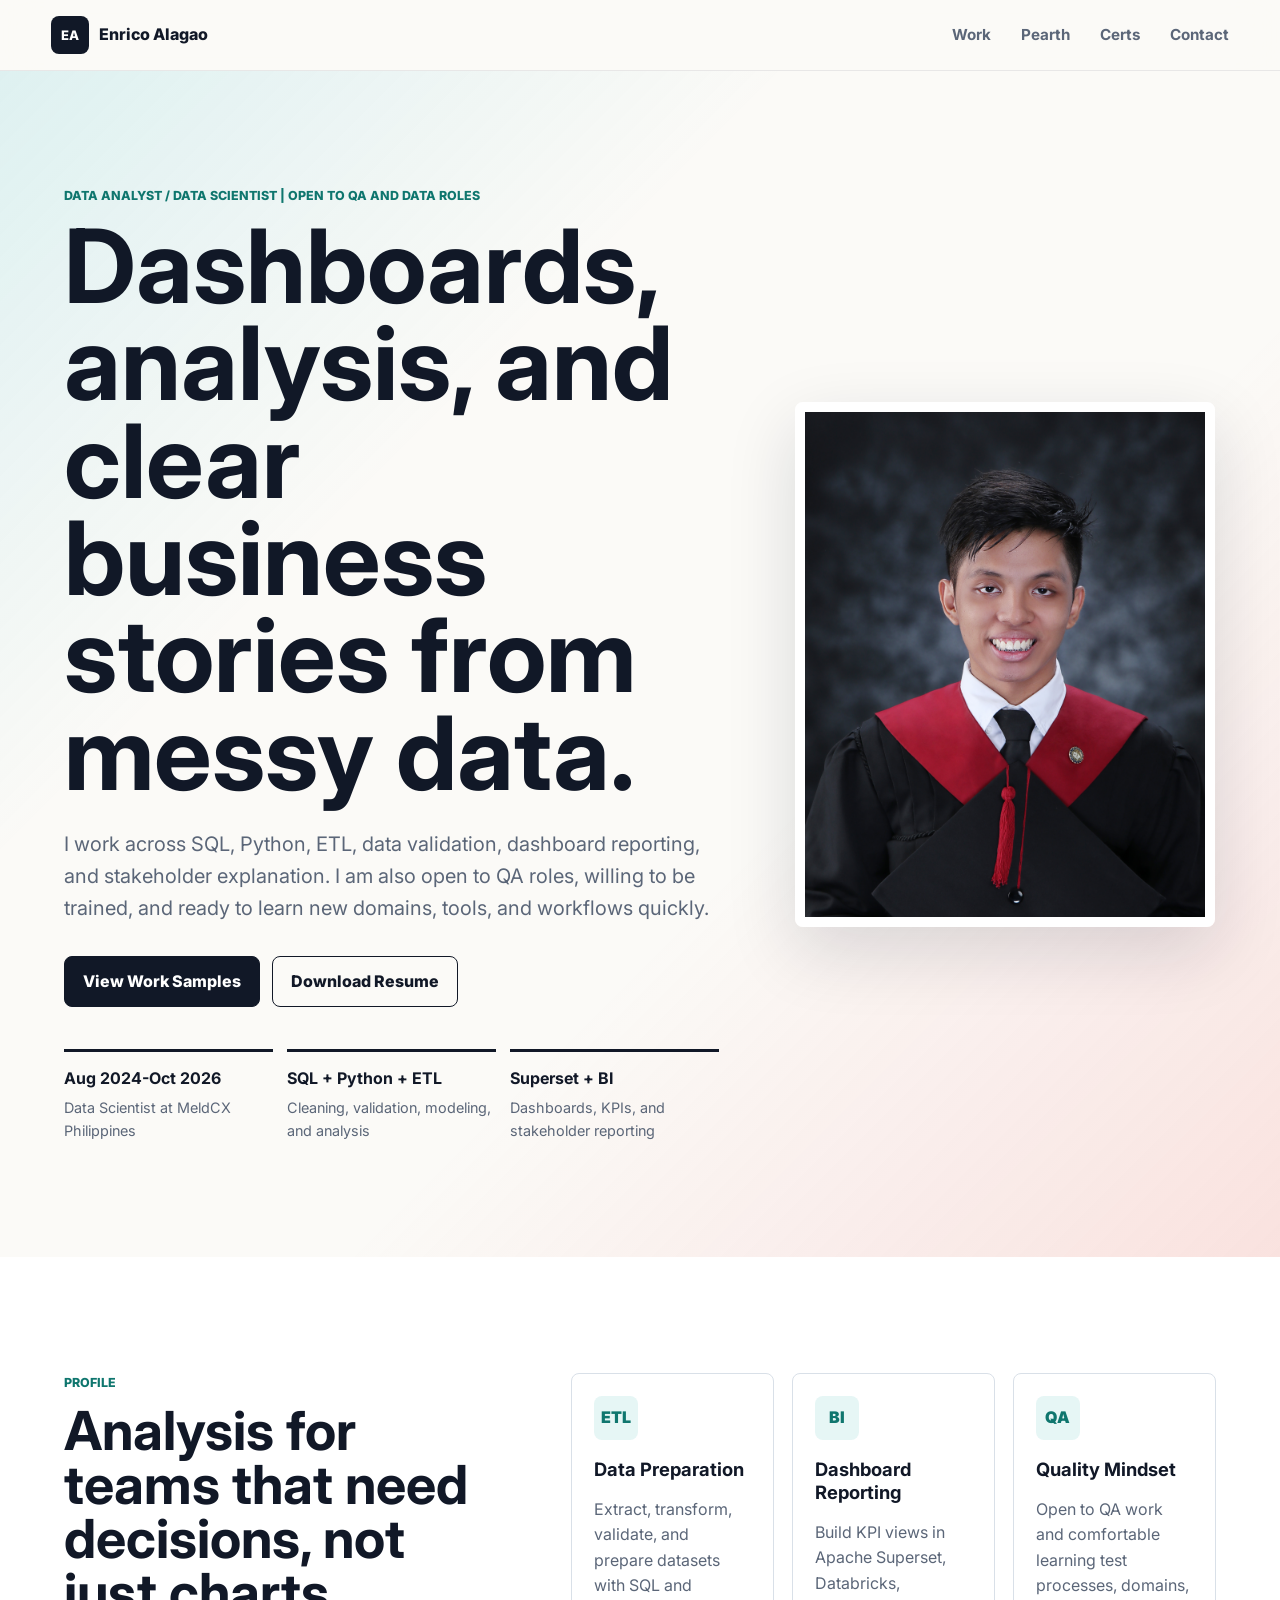
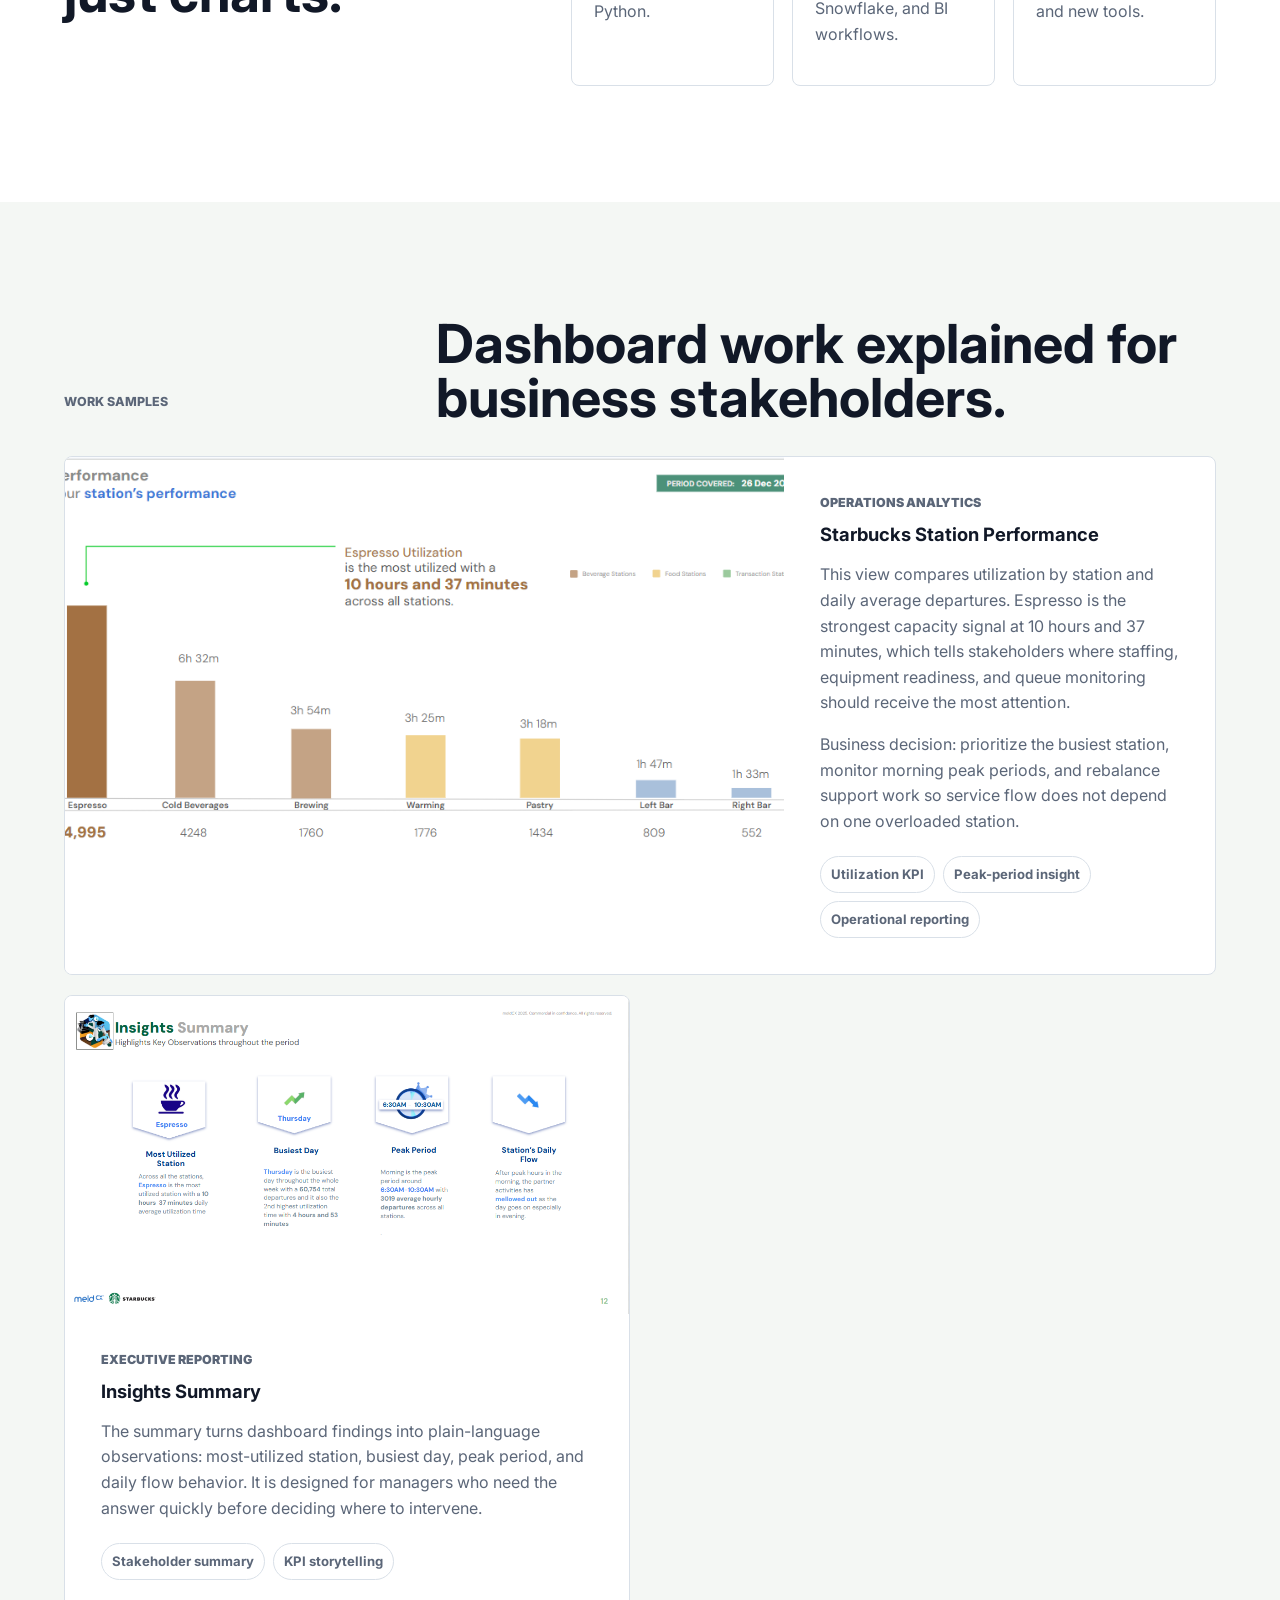
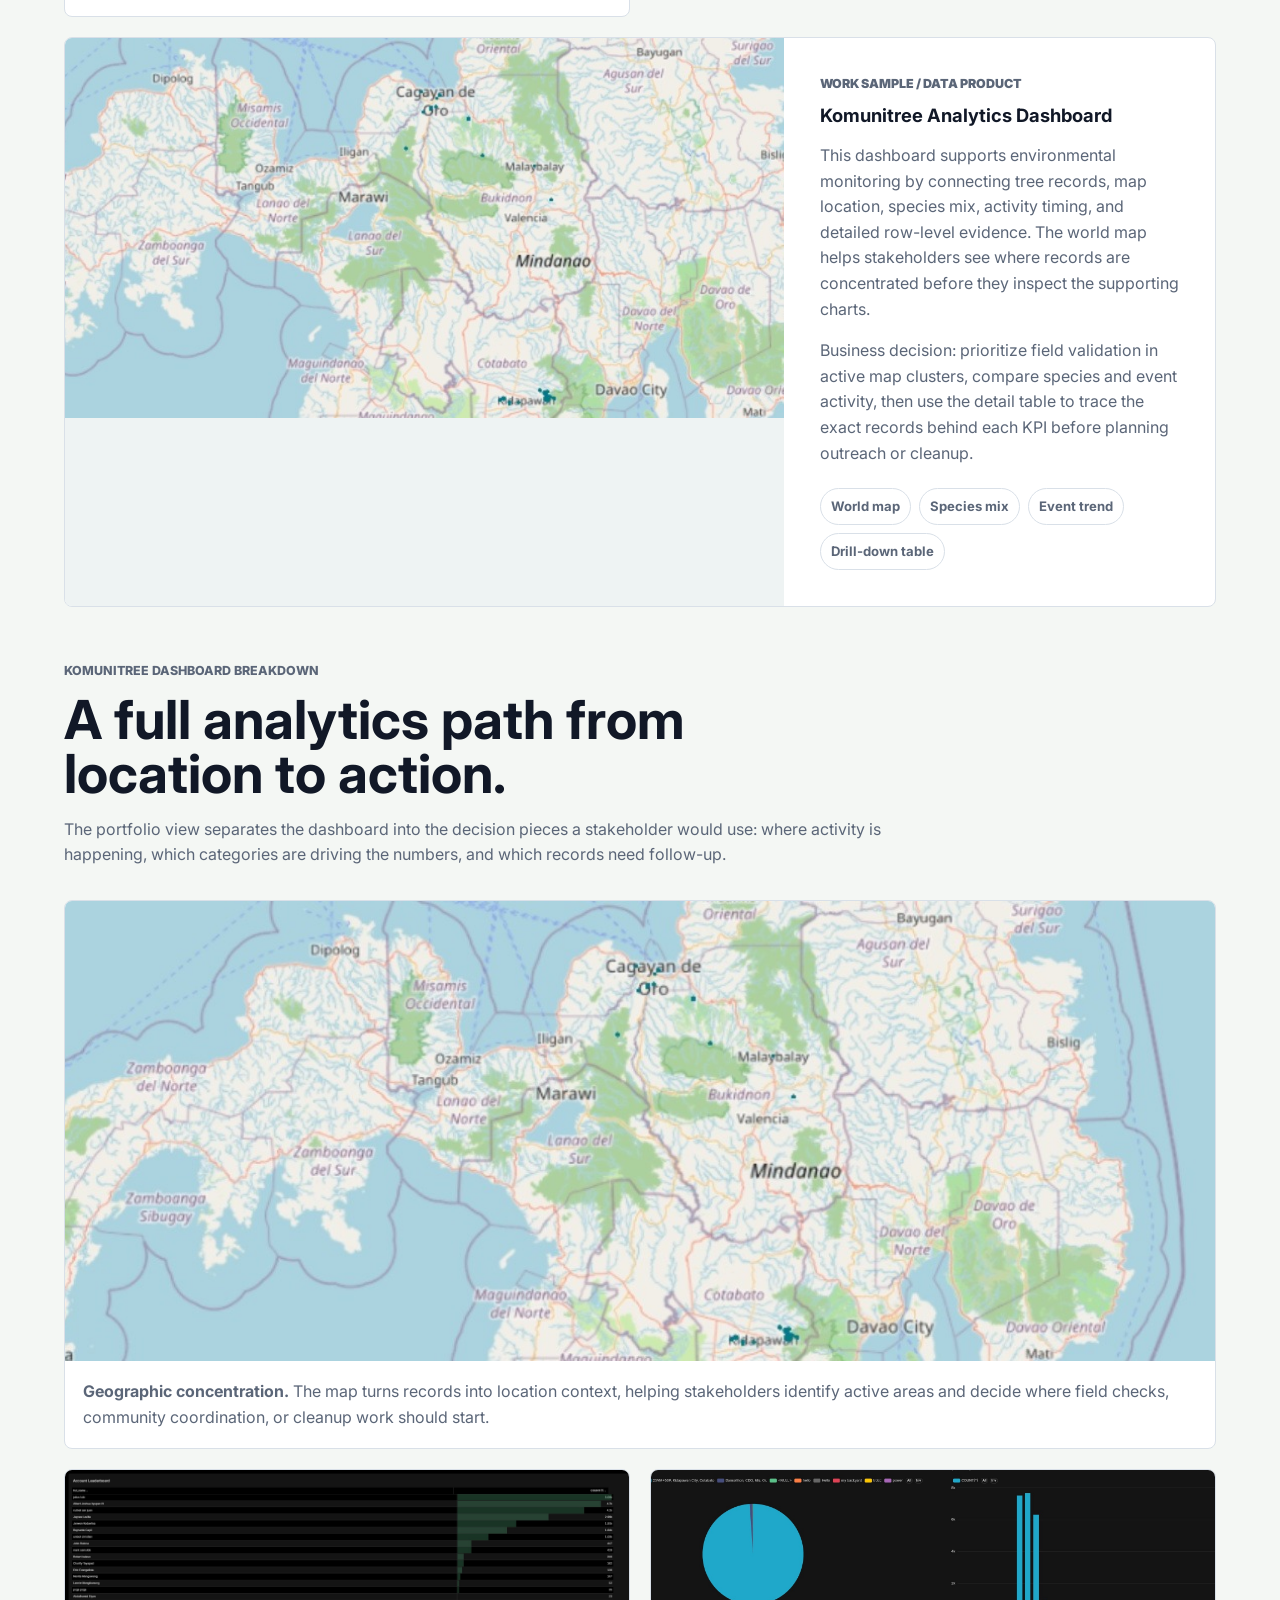
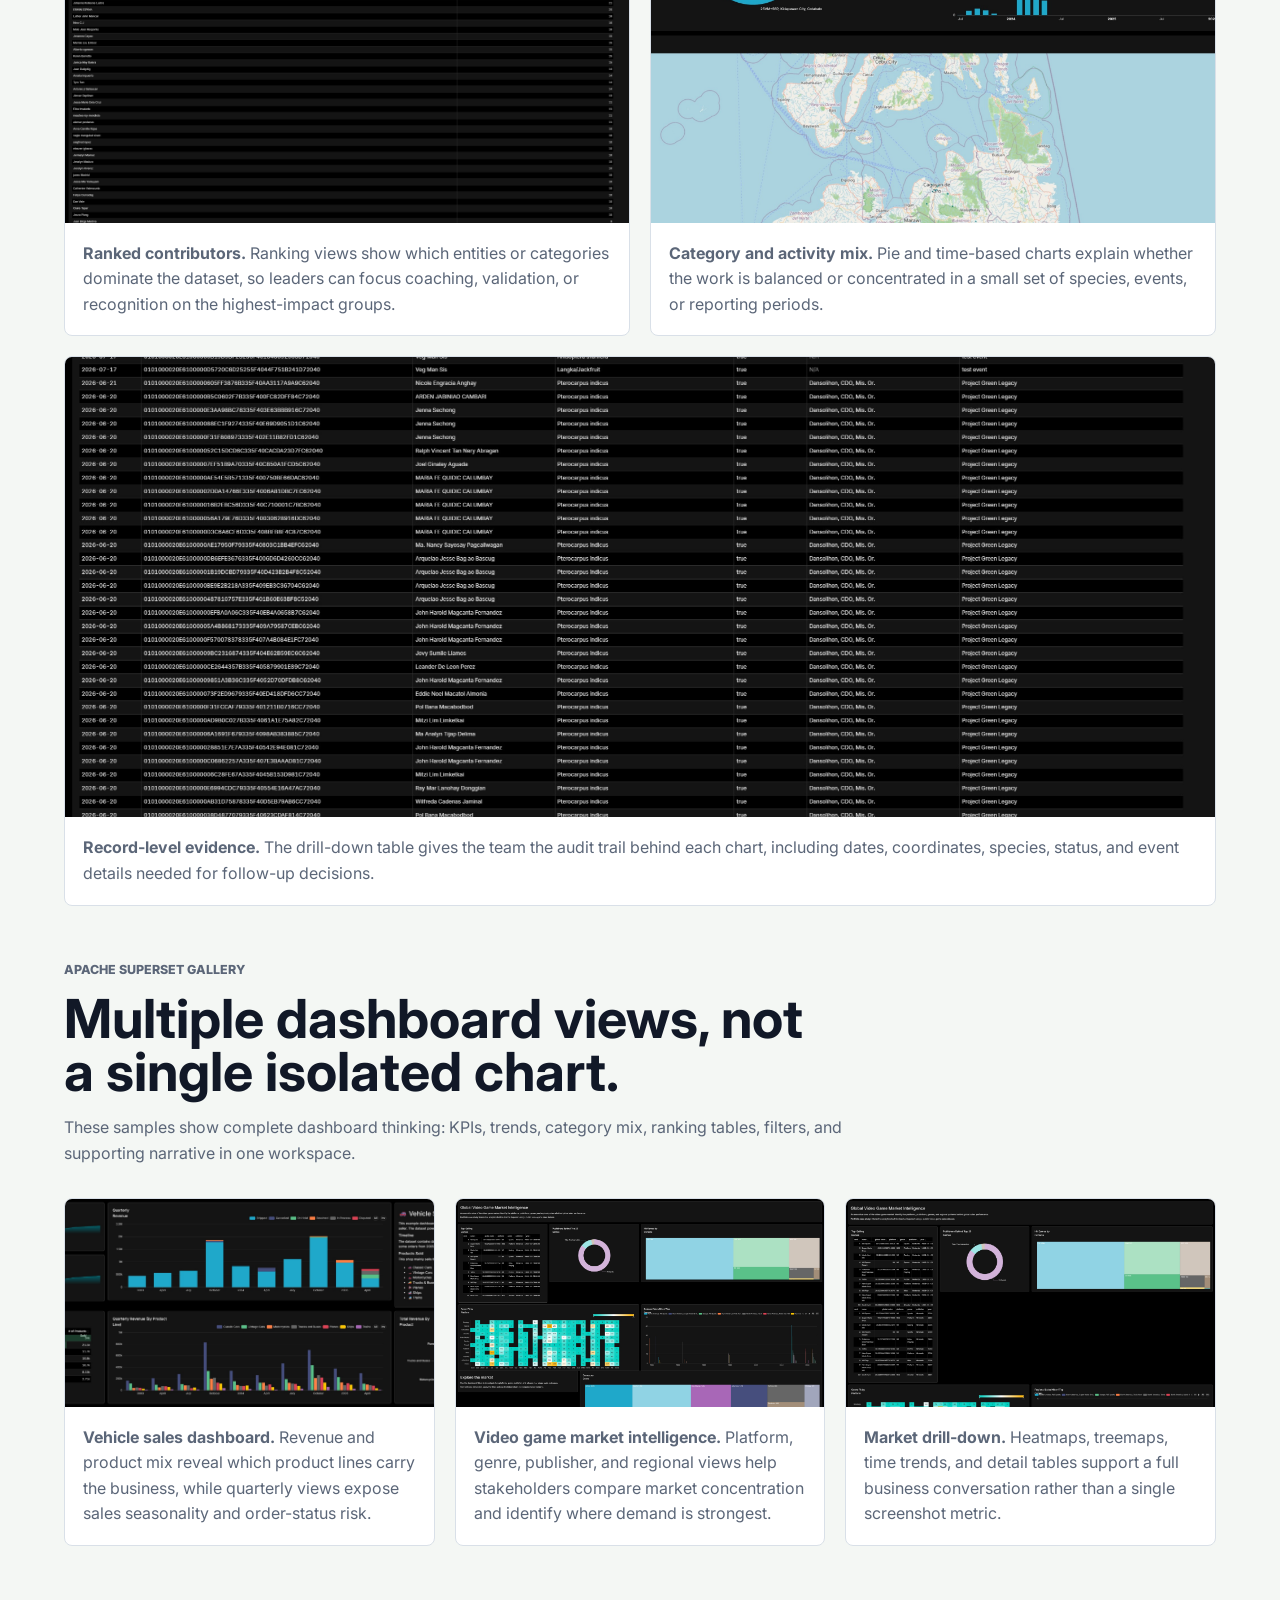
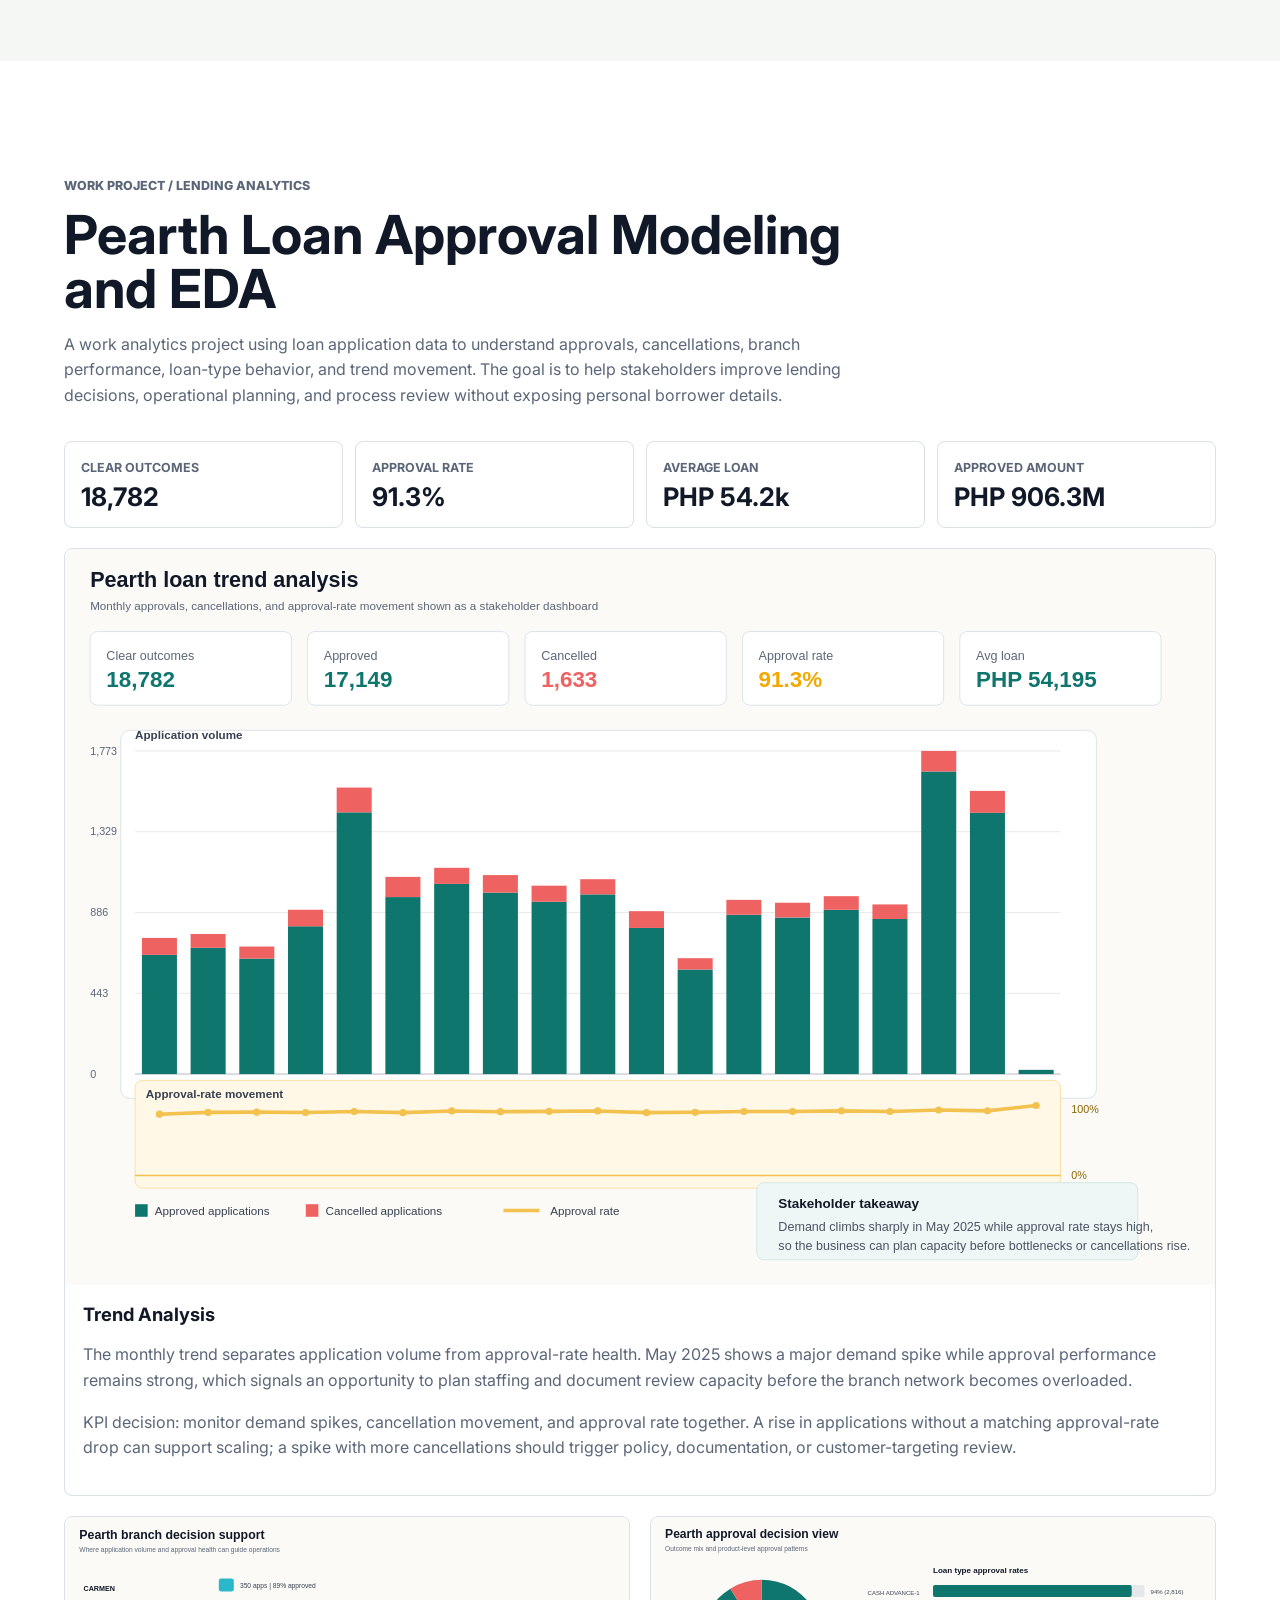
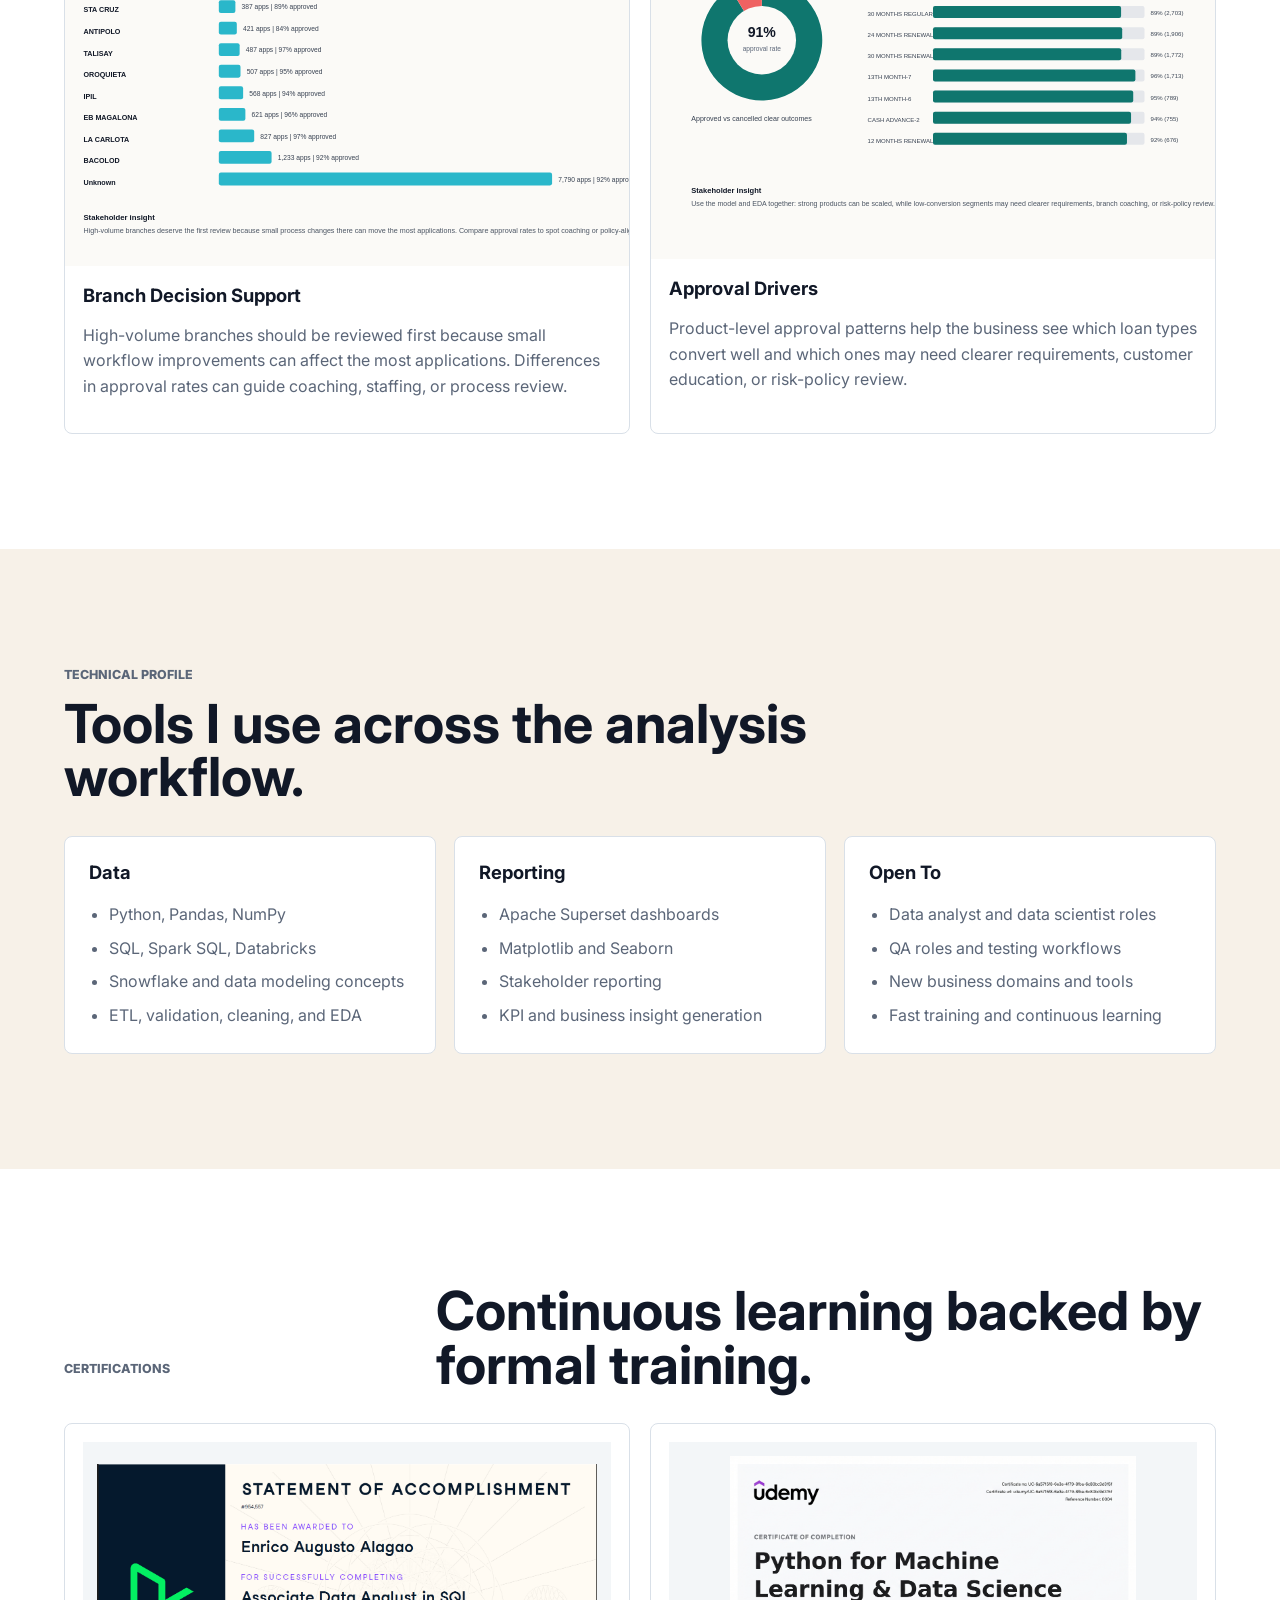
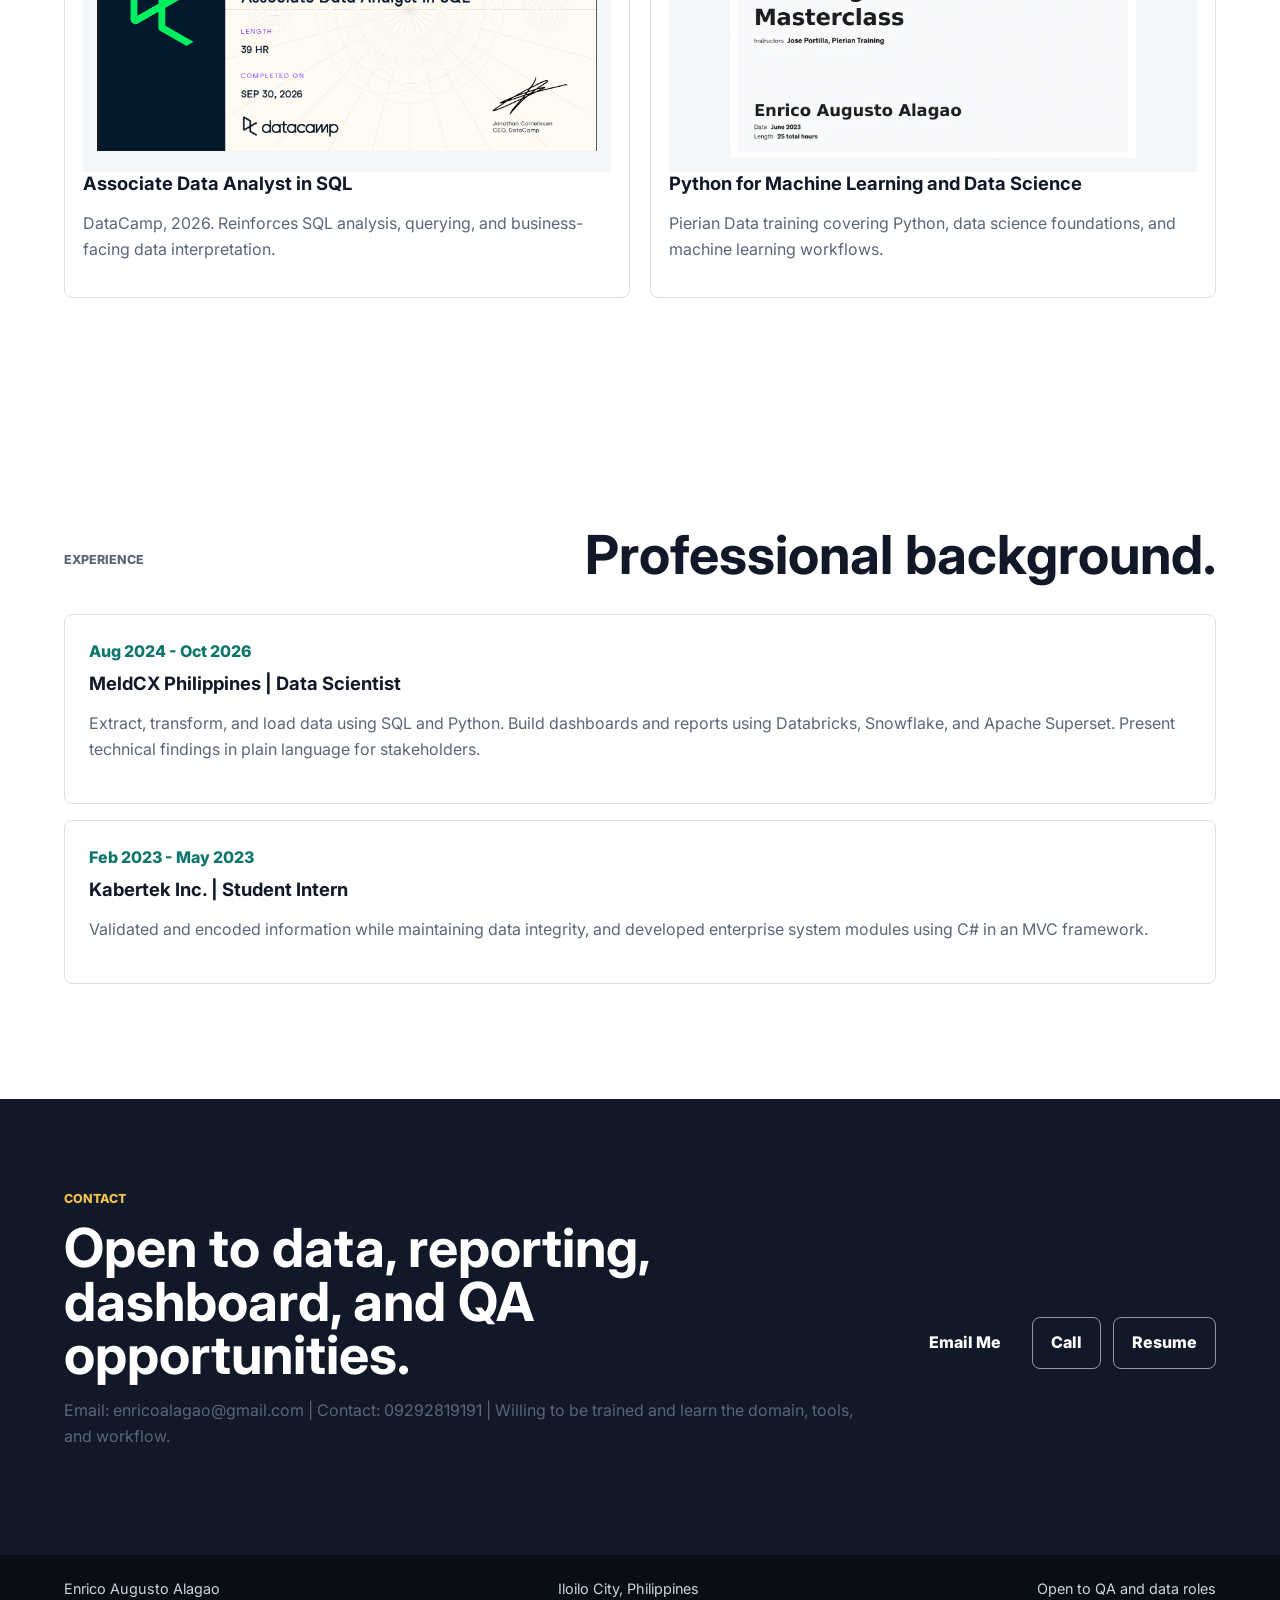
==== index.html @ 6a8d4c15 "Refresh portfolio work samples" ====
<!doctype html>
<html lang="en">
  <head>
    <meta charset="utf-8" />
    <meta name="viewport" content="width=device-width, initial-scale=1" />
    <title>Enrico Augusto Alagao | Data Analyst Portfolio</title>
    <meta
      name="description"
      content="Portfolio of Enrico Augusto Alagao, a data analyst and data scientist open to QA, data, reporting, and dashboard roles."
    />
    <link rel="preconnect" href="https://fonts.googleapis.com" />
    <link rel="preconnect" href="https://fonts.gstatic.com" crossorigin />
    <link
      href="https://fonts.googleapis.com/css2?family=Inter:wght@400;500;600;700;800&display=swap"
      rel="stylesheet"
    />
    <link rel="stylesheet" href="styles.css" />
  </head>
  <body>
    <header class="site-header">
      <a class="brand" href="#top" aria-label="Go to top">
        <span class="brand-mark">EA</span>
        <span>Enrico Alagao</span>
      </a>
      <nav class="nav-links" aria-label="Primary navigation">
        <a href="#work">Work</a>
        <a href="#pearth">Pearth</a>
        <a href="#certs">Certs</a>
        <a href="#contact">Contact</a>
      </nav>
    </header>

    <main id="top">
      <section class="hero section-band">
        <div class="hero-copy">
          <p class="eyebrow">Data Analyst / Data Scientist | Open to QA and data roles</p>
          <h1>Dashboards, analysis, and clear business stories from messy data.</h1>
          <p class="hero-lede">
            I work across SQL, Python, ETL, data validation, dashboard reporting, and
            stakeholder explanation. I am also open to QA roles, willing to be trained,
            and ready to learn new domains, tools, and workflows quickly.
          </p>
          <div class="hero-actions">
            <a class="button primary" href="#work">View Work Samples</a>
            <a class="button ghost" href="Enrico_Alagao_Resume.docx">Download Resume</a>
          </div>
          <div class="quick-stats" aria-label="Career highlights">
            <div>
              <strong>Aug 2024-Oct 2026</strong>
              <span>Data Scientist at MeldCX Philippines</span>
            </div>
            <div>
              <strong>SQL + Python + ETL</strong>
              <span>Cleaning, validation, modeling, and analysis</span>
            </div>
            <div>
              <strong>Superset + BI</strong>
              <span>Dashboards, KPIs, and stakeholder reporting</span>
            </div>
          </div>
        </div>
        <figure class="hero-portrait">
          <img src="assets/portrait.jpg" alt="Portrait of Enrico Augusto Alagao" />
        </figure>
      </section>

      <section class="section intro-grid">
        <div>
          <p class="eyebrow">Profile</p>
          <h2>Analysis for teams that need decisions, not just charts.</h2>
        </div>
        <div class="service-grid">
          <article>
            <span class="service-icon">ETL</span>
            <h3>Data Preparation</h3>
            <p>Extract, transform, validate, and prepare datasets with SQL and Python.</p>
          </article>
          <article>
            <span class="service-icon">BI</span>
            <h3>Dashboard Reporting</h3>
            <p>Build KPI views in Apache Superset, Databricks, Snowflake, and BI workflows.</p>
          </article>
          <article>
            <span class="service-icon">QA</span>
            <h3>Quality Mindset</h3>
            <p>Open to QA work and comfortable learning test processes, domains, and new tools.</p>
          </article>
        </div>
      </section>

      <section class="section section-split" id="work">
        <div class="section-heading">
          <p class="eyebrow">Work Samples</p>
          <h2>Dashboard work explained for business stakeholders.</h2>
        </div>
        <div class="project-grid">
          <article class="project-card featured">
            <div class="project-media">
              <img src="assets/station-performance.png" alt="Station performance dashboard chart" />
            </div>
            <div class="project-content">
              <p class="project-kicker">Operations Analytics</p>
              <h3>Starbucks Station Performance</h3>
              <p>
                This view compares utilization by station and daily average departures.
                Espresso is the strongest capacity signal at 10 hours and 37 minutes,
                which tells stakeholders where staffing, equipment readiness, and queue
                monitoring should receive the most attention.
              </p>
              <p>
                Business decision: prioritize the busiest station, monitor morning peak
                periods, and rebalance support work so service flow does not depend on
                one overloaded station.
              </p>
              <div class="tag-row">
                <span>Utilization KPI</span>
                <span>Peak-period insight</span>
                <span>Operational reporting</span>
              </div>
            </div>
          </article>

          <article class="project-card">
            <div class="project-media">
              <img src="assets/insights-summary.png" alt="Operational insights summary" />
            </div>
            <div class="project-content">
              <p class="project-kicker">Executive Reporting</p>
              <h3>Insights Summary</h3>
              <p>
                The summary turns dashboard findings into plain-language observations:
                most-utilized station, busiest day, peak period, and daily flow behavior.
                It is designed for managers who need the answer quickly before deciding
                where to intervene.
              </p>
              <div class="tag-row">
                <span>Stakeholder summary</span>
                <span>KPI storytelling</span>
              </div>
            </div>
          </article>

          <article class="project-card featured komunitree-feature">
            <div class="project-media tall">
              <img src="assets/komunitree-world-map.jpg" alt="Komunitree world map dashboard view" />
            </div>
            <div class="project-content">
              <p class="project-kicker">Work Sample / Data Product</p>
              <h3>Komunitree Analytics Dashboard</h3>
              <p>
                This dashboard supports environmental monitoring by connecting tree
                records, map location, species mix, activity timing, and detailed
                row-level evidence. The world map helps stakeholders see where
                records are concentrated before they inspect the supporting charts.
              </p>
              <p>
                Business decision: prioritize field validation in active map clusters,
                compare species and event activity, then use the detail table to trace
                the exact records behind each KPI before planning outreach or cleanup.
              </p>
              <div class="tag-row">
                <span>World map</span>
                <span>Species mix</span>
                <span>Event trend</span>
                <span>Drill-down table</span>
              </div>
            </div>
          </article>
        </div>

        <div class="section-heading compact gallery-heading">
          <p class="eyebrow">Komunitree Dashboard Breakdown</p>
          <h2>A full analytics path from location to action.</h2>
          <p>
            The portfolio view separates the dashboard into the decision pieces a
            stakeholder would use: where activity is happening, which categories are
            driving the numbers, and which records need follow-up.
          </p>
        </div>
        <div class="komunitree-grid">
          <figure class="komunitree-card wide">
            <img src="assets/komunitree-world-map.jpg" alt="Komunitree map concentration dashboard" />
            <figcaption>
              <strong>Geographic concentration.</strong> The map turns records into
              location context, helping stakeholders identify active areas and decide
              where field checks, community coordination, or cleanup work should start.
            </figcaption>
          </figure>
          <figure class="komunitree-card">
            <img src="assets/komunitree-ranking.jpg" alt="Komunitree ranked entity dashboard chart" />
            <figcaption>
              <strong>Ranked contributors.</strong> Ranking views show which entities
              or categories dominate the dataset, so leaders can focus coaching,
              validation, or recognition on the highest-impact groups.
            </figcaption>
          </figure>
          <figure class="komunitree-card">
            <img src="assets/komunitree-chart-mix.jpg" alt="Komunitree category and activity charts" />
            <figcaption>
              <strong>Category and activity mix.</strong> Pie and time-based charts
              explain whether the work is balanced or concentrated in a small set of
              species, events, or reporting periods.
            </figcaption>
          </figure>
          <figure class="komunitree-card wide">
            <img src="assets/komunitree-records.jpg" alt="Komunitree detailed records table" />
            <figcaption>
              <strong>Record-level evidence.</strong> The drill-down table gives the
              team the audit trail behind each chart, including dates, coordinates,
              species, status, and event details needed for follow-up decisions.
            </figcaption>
          </figure>
        </div>

        <div class="section-heading compact gallery-heading">
          <p class="eyebrow">Apache Superset Gallery</p>
          <h2>Multiple dashboard views, not a single isolated chart.</h2>
          <p>
            These samples show complete dashboard thinking: KPIs, trends, category mix,
            ranking tables, filters, and supporting narrative in one workspace.
          </p>
        </div>
        <div class="media-gallery">
          <figure>
            <img src="assets/superset-vehicle-sales.jpg" alt="Apache Superset vehicle sales dashboard" />
            <figcaption>
              <strong>Vehicle sales dashboard.</strong> Revenue and product mix reveal
              which product lines carry the business, while quarterly views expose
              sales seasonality and order-status risk.
            </figcaption>
          </figure>
          <figure>
            <img src="assets/superset-video-game-1.jpg" alt="Apache Superset global video game dashboard overview" />
            <figcaption>
              <strong>Video game market intelligence.</strong> Platform, genre, publisher,
              and regional views help stakeholders compare market concentration and
              identify where demand is strongest.
            </figcaption>
          </figure>
          <figure>
            <img src="assets/superset-video-game-2.jpg" alt="Apache Superset global video game dashboard detail" />
            <figcaption>
              <strong>Market drill-down.</strong> Heatmaps, treemaps, time trends, and
              detail tables support a full business conversation rather than a single
              screenshot metric.
            </figcaption>
          </figure>
        </div>
      </section>

      <section class="section pearth-section" id="pearth">
        <div class="section-heading compact">
          <p class="eyebrow">Work Project / Lending Analytics</p>
          <h2>Pearth Loan Approval Modeling and EDA</h2>
          <p>
            A work analytics project using loan application data to understand approvals,
            cancellations, branch performance, loan-type behavior, and trend movement.
            The goal is to help stakeholders improve lending decisions, operational
            planning, and process review without exposing personal borrower details.
          </p>
        </div>
        <div class="metric-row light">
          <div>
            <span>Clear Outcomes</span>
            <strong>18,782</strong>
          </div>
          <div>
            <span>Approval Rate</span>
            <strong>91.3%</strong>
          </div>
          <div>
            <span>Average Loan</span>
            <strong>PHP 54.2k</strong>
          </div>
          <div>
            <span>Approved Amount</span>
            <strong>PHP 906.3M</strong>
          </div>
        </div>
        <div class="analysis-grid">
          <article class="analysis-card wide">
            <img src="assets/pearth-trend-analysis.svg" alt="Pearth monthly loan trend analysis" />
            <div>
              <h3>Trend Analysis</h3>
              <p>
                The monthly trend separates application volume from approval-rate health.
                May 2025 shows a major demand spike while approval performance remains
                strong, which signals an opportunity to plan staffing and document review
                capacity before the branch network becomes overloaded.
              </p>
              <p>
                KPI decision: monitor demand spikes, cancellation movement, and approval
                rate together. A rise in applications without a matching approval-rate
                drop can support scaling; a spike with more cancellations should trigger
                policy, documentation, or customer-targeting review.
              </p>
            </div>
          </article>
          <article class="analysis-card">
            <img src="assets/pearth-branch-insight.svg" alt="Pearth branch demand and approval insight" />
            <div>
              <h3>Branch Decision Support</h3>
              <p>
                High-volume branches should be reviewed first because small workflow
                improvements can affect the most applications. Differences in approval
                rates can guide coaching, staffing, or process review.
              </p>
            </div>
          </article>
          <article class="analysis-card">
            <img src="assets/pearth-decision-support.svg" alt="Pearth approval decision support chart" />
            <div>
              <h3>Approval Drivers</h3>
              <p>
                Product-level approval patterns help the business see which loan types
                convert well and which ones may need clearer requirements, customer
                education, or risk-policy review.
              </p>
            </div>
          </article>
        </div>
      </section>

      <section class="section skills-section" id="skills">
        <div class="section-heading compact">
          <p class="eyebrow">Technical Profile</p>
          <h2>Tools I use across the analysis workflow.</h2>
        </div>
        <div class="skills-layout">
          <div class="skill-column">
            <h3>Data</h3>
            <ul>
              <li>Python, Pandas, NumPy</li>
              <li>SQL, Spark SQL, Databricks</li>
              <li>Snowflake and data modeling concepts</li>
              <li>ETL, validation, cleaning, and EDA</li>
            </ul>
          </div>
          <div class="skill-column">
            <h3>Reporting</h3>
            <ul>
              <li>Apache Superset dashboards</li>
              <li>Matplotlib and Seaborn</li>
              <li>Stakeholder reporting</li>
              <li>KPI and business insight generation</li>
            </ul>
          </div>
          <div class="skill-column">
            <h3>Open To</h3>
            <ul>
              <li>Data analyst and data scientist roles</li>
              <li>QA roles and testing workflows</li>
              <li>New business domains and tools</li>
              <li>Fast training and continuous learning</li>
            </ul>
          </div>
        </div>
      </section>

      <section class="section cert-section" id="certs">
        <div class="section-heading">
          <p class="eyebrow">Certifications</p>
          <h2>Continuous learning backed by formal training.</h2>
        </div>
        <div class="cert-grid">
          <article>
            <img src="assets/cert-datacamp-sql.png" alt="Associate Data Analyst in SQL certificate" />
            <h3>Associate Data Analyst in SQL</h3>
            <p>DataCamp, 2026. Reinforces SQL analysis, querying, and business-facing data interpretation.</p>
          </article>
          <article>
            <img src="assets/cert-data-science.jpg" alt="Data science certificate" />
            <h3>Python for Machine Learning and Data Science</h3>
            <p>Pierian Data training covering Python, data science foundations, and machine learning workflows.</p>
          </article>
        </div>
      </section>

      <section class="section experience-section">
        <div class="section-heading">
          <p class="eyebrow">Experience</p>
          <h2>Professional background.</h2>
        </div>
        <div class="timeline">
          <article>
            <span>Aug 2024 - Oct 2026</span>
            <h3>MeldCX Philippines | Data Scientist</h3>
            <p>
              Extract, transform, and load data using SQL and Python. Build dashboards
              and reports using Databricks, Snowflake, and Apache Superset. Present
              technical findings in plain language for stakeholders.
            </p>
          </article>
          <article>
            <span>Feb 2023 - May 2023</span>
            <h3>Kabertek Inc. | Student Intern</h3>
            <p>
              Validated and encoded information while maintaining data integrity,
              and developed enterprise system modules using C# in an MVC framework.
            </p>
          </article>
        </div>
      </section>

      <section class="contact-section" id="contact">
        <div>
          <p class="eyebrow">Contact</p>
          <h2>Open to data, reporting, dashboard, and QA opportunities.</h2>
          <p>
            Email: enricoalagao@gmail.com | Contact: 09292819191 |
            Willing to be trained and learn the domain, tools, and workflow.
          </p>
        </div>
        <div class="contact-actions">
          <a class="button primary" href="mailto:enricoalagao@gmail.com">Email Me</a>
          <a class="button ghost light" href="tel:09292819191">Call</a>
          <a class="button ghost light" href="Enrico_Alagao_Resume.docx">Resume</a>
        </div>
      </section>
    </main>

    <footer class="site-footer">
      <span>Enrico Augusto Alagao</span>
      <span>Iloilo City, Philippines</span>
      <span>Open to QA and data roles</span>
    </footer>
  </body>
</html>
---- styles.css ----
:root {
  --ink: #111827;
  --muted: #5b6678;
  --line: #d9e0e8;
  --paper: #fbfaf7;
  --panel: #ffffff;
  --teal: #0f766e;
  --aqua: #2ab7ca;
  --coral: #ef6262;
  --gold: #f2c14e;
  --leaf: #65a30d;
  --night: #171923;
  --shadow: 0 24px 70px rgba(17, 24, 39, 0.14);
}

* {
  box-sizing: border-box;
}

html {
  scroll-behavior: smooth;
}

body {
  margin: 0;
  background: var(--paper);
  color: var(--ink);
  font-family: Inter, system-ui, -apple-system, BlinkMacSystemFont, "Segoe UI", sans-serif;
  line-height: 1.6;
  overflow-x: hidden;
}

img {
  display: block;
  max-width: 100%;
}

a {
  color: inherit;
  text-decoration: none;
}

.site-header {
  position: sticky;
  top: 0;
  z-index: 20;
  display: flex;
  align-items: center;
  justify-content: space-between;
  gap: 24px;
  padding: 16px clamp(18px, 4vw, 56px);
  border-bottom: 1px solid rgba(17, 24, 39, 0.08);
  background: rgba(251, 250, 247, 0.9);
  backdrop-filter: blur(18px);
}

.brand {
  display: inline-flex;
  align-items: center;
  gap: 10px;
  font-weight: 800;
}

.brand-mark {
  display: inline-grid;
  width: 38px;
  height: 38px;
  place-items: center;
  background: var(--ink);
  color: #fff;
  border-radius: 8px;
  font-size: 0.82rem;
}

.nav-links {
  display: flex;
  align-items: center;
  gap: clamp(14px, 3vw, 30px);
  color: var(--muted);
  font-size: 0.95rem;
  font-weight: 700;
}

.nav-links a:hover {
  color: var(--teal);
}

.section,
.section-band {
  padding: clamp(70px, 9vw, 120px) clamp(18px, 5vw, 72px);
}

.hero {
  display: grid;
  min-height: min(820px, calc(100vh - 72px));
  grid-template-columns: minmax(0, 1.12fr) minmax(300px, 0.72fr);
  align-items: center;
  gap: clamp(32px, 6vw, 76px);
  background:
    linear-gradient(135deg, rgba(42, 183, 202, 0.14), transparent 32%),
    linear-gradient(315deg, rgba(239, 98, 98, 0.16), transparent 38%),
    var(--paper);
}

.eyebrow {
  margin: 0 0 12px;
  color: var(--teal);
  font-size: 0.78rem;
  font-weight: 800;
  letter-spacing: 0;
  text-transform: uppercase;
}

h1,
h2,
h3,
p {
  overflow-wrap: anywhere;
}

h1 {
  max-width: 920px;
  margin: 0;
  font-size: clamp(2.7rem, 8vw, 6.8rem);
  line-height: 0.95;
  letter-spacing: 0;
}

h2 {
  margin: 0;
  font-size: clamp(2rem, 4.2vw, 4rem);
  line-height: 1;
  letter-spacing: 0;
}

h3 {
  margin: 0;
  font-size: 1.15rem;
  line-height: 1.25;
}

.hero-lede {
  max-width: 760px;
  margin: 26px 0 0;
  color: var(--muted);
  font-size: clamp(1rem, 1.6vw, 1.25rem);
}

.hero-actions,
.contact-actions {
  display: flex;
  flex-wrap: wrap;
  gap: 12px;
  margin-top: 32px;
}

.button {
  display: inline-flex;
  min-height: 48px;
  align-items: center;
  justify-content: center;
  border: 1px solid var(--ink);
  border-radius: 8px;
  padding: 12px 18px;
  font-weight: 800;
}

.button.primary {
  background: var(--ink);
  color: #fff;
}

.button.ghost {
  background: transparent;
  color: var(--ink);
}

.button.light {
  border-color: rgba(255, 255, 255, 0.55);
  color: #fff;
}

.quick-stats {
  display: grid;
  grid-template-columns: repeat(3, minmax(0, 1fr));
  gap: 14px;
  margin-top: 42px;
}

.quick-stats div {
  border-top: 3px solid var(--ink);
  padding-top: 14px;
}

.quick-stats strong,
.quick-stats span {
  display: block;
}

.quick-stats span {
  margin-top: 4px;
  color: var(--muted);
  font-size: 0.9rem;
}

.hero-portrait {
  margin: 0;
  justify-self: center;
}

.hero-portrait img {
  width: min(420px, 78vw);
  aspect-ratio: 4 / 5;
  object-fit: cover;
  object-position: center top;
  border: 10px solid #fff;
  border-radius: 8px;
  box-shadow: var(--shadow);
}

.intro-grid {
  display: grid;
  grid-template-columns: 0.8fr 1.2fr;
  gap: clamp(30px, 6vw, 80px);
  background: #fff;
}

.service-grid {
  display: grid;
  grid-template-columns: repeat(3, minmax(0, 1fr));
  gap: 18px;
}

.service-grid article,
.project-card,
.chart-panel,
.f1-dashboard article,
.skill-column,
.timeline article {
  border: 1px solid var(--line);
  border-radius: 8px;
  background: var(--panel);
}

.service-grid article {
  padding: 22px;
}

.service-icon {
  display: inline-grid;
  width: 44px;
  height: 44px;
  place-items: center;
  margin-bottom: 18px;
  border-radius: 8px;
  background: #e6f6f5;
  color: var(--teal);
  font-weight: 900;
}

.service-grid p,
.project-content p,
.f1-dashboard p,
.timeline p,
.contact-section p,
.section-heading p {
  color: var(--muted);
}

.section-split {
  background: #f4f7f4;
}

.section-heading {
  display: flex;
  align-items: end;
  justify-content: space-between;
  gap: 32px;
  margin-bottom: 32px;
}

.section-heading h2 {
  max-width: 780px;
}

.section-heading.compact {
  display: block;
  max-width: 820px;
}

.project-grid {
  display: grid;
  grid-template-columns: repeat(2, minmax(0, 1fr));
  gap: 20px;
}

.project-card {
  overflow: hidden;
}

.project-card.featured {
  grid-column: 1 / -1;
  display: grid;
  grid-template-columns: 1.25fr 0.75fr;
}

.project-media {
  background: #eef3f3;
}

.project-media img {
  width: 100%;
  height: 100%;
  min-height: 280px;
  object-fit: cover;
}

.project-media.tall img {
  max-height: 380px;
  object-position: top;
}

.project-content {
  padding: clamp(22px, 4vw, 36px);
}

.project-content.standalone {
  min-height: 100%;
}

.project-kicker {
  margin: 0 0 10px;
  color: var(--coral);
  font-size: 0.78rem;
  font-weight: 900;
  text-transform: uppercase;
}

.tag-row {
  display: flex;
  flex-wrap: wrap;
  gap: 8px;
  margin-top: 22px;
}

.tag-row span {
  border: 1px solid var(--line);
  border-radius: 999px;
  padding: 7px 10px;
  background: #fff;
  color: var(--muted);
  font-size: 0.82rem;
  font-weight: 700;
}

.dashboard-section {
  color: #fff;
  background:
    radial-gradient(circle at top left, rgba(42, 183, 202, 0.22), transparent 36%),
    radial-gradient(circle at 84% 24%, rgba(242, 193, 78, 0.18), transparent 28%),
    var(--night);
}

.pearth-section {
  background: #fff;
}

.gallery-heading {
  margin-top: 54px;
}

.media-gallery,
.komunitree-grid,
.analysis-grid,
.cert-grid {
  display: grid;
  gap: 20px;
}

.media-gallery {
  grid-template-columns: repeat(3, minmax(0, 1fr));
}

.media-gallery figure,
.komunitree-card,
.analysis-card,
.cert-grid article {
  margin: 0;
  border: 1px solid var(--line);
  border-radius: 8px;
  overflow: hidden;
  background: #fff;
}

.media-gallery img,
.komunitree-card img,
.analysis-card img,
.cert-grid img {
  width: 100%;
  display: block;
  background: #f3f6f8;
}

.media-gallery img {
  aspect-ratio: 16 / 9;
  object-fit: cover;
  object-position: top;
}

.media-gallery figcaption,
.komunitree-card figcaption,
.analysis-card div,
.cert-grid article {
  padding: 18px;
}

.media-gallery figcaption,
.komunitree-card figcaption,
.analysis-card p,
.cert-grid p {
  color: var(--muted);
}

.komunitree-feature .project-media img {
  min-height: 330px;
  object-fit: cover;
}

.komunitree-grid {
  grid-template-columns: repeat(2, minmax(0, 1fr));
}

.komunitree-card.wide {
  grid-column: 1 / -1;
}

.komunitree-card img {
  max-height: 460px;
  object-fit: cover;
  object-position: top;
}

.komunitree-card.wide img {
  aspect-ratio: 21 / 9;
}

.komunitree-card:not(.wide) img {
  aspect-ratio: 16 / 10;
}

.metric-row.light div {
  border-color: var(--line);
  background: #fff;
  color: var(--ink);
}

.metric-row.light span {
  color: var(--muted);
}

.analysis-grid {
  grid-template-columns: repeat(2, minmax(0, 1fr));
  margin-top: 20px;
}

.analysis-card.wide {
  grid-column: 1 / -1;
}

.analysis-card img {
  object-fit: contain;
}

.cert-section {
  background: #fff;
}

.cert-grid {
  grid-template-columns: repeat(2, minmax(0, 1fr));
}

.cert-grid img {
  aspect-ratio: 16 / 10;
  object-fit: contain;
  padding: 14px;
}

.dashboard-section .eyebrow,
.dashboard-section .section-heading p {
  color: #9ce7df;
}

.dashboard-shell {
  margin-top: 34px;
  border: 1px solid rgba(255, 255, 255, 0.14);
  border-radius: 8px;
  padding: clamp(16px, 3vw, 26px);
  background: rgba(255, 255, 255, 0.06);
  box-shadow: 0 24px 70px rgba(0, 0, 0, 0.28);
}

.metric-row {
  display: grid;
  grid-template-columns: repeat(4, minmax(0, 1fr));
  gap: 12px;
  margin-bottom: 18px;
}

.metric-row div {
  border: 1px solid rgba(255, 255, 255, 0.12);
  border-radius: 8px;
  padding: 16px;
  background: rgba(255, 255, 255, 0.07);
}

.metric-row span,
.panel-title span {
  display: block;
  color: #b9c1d4;
  font-size: 0.78rem;
  font-weight: 700;
  text-transform: uppercase;
}

.metric-row strong {
  display: block;
  margin-top: 5px;
  font-size: clamp(1.15rem, 2vw, 1.6rem);
  line-height: 1.1;
}

.chart-grid {
  display: grid;
  grid-template-columns: repeat(2, minmax(0, 1fr));
  gap: 18px;
}

.chart-panel {
  border-color: rgba(255, 255, 255, 0.12);
  background: rgba(255, 255, 255, 0.08);
  padding: 18px;
}

.chart-panel.wide {
  grid-column: 1 / -1;
}

.panel-title {
  display: flex;
  align-items: start;
  justify-content: space-between;
  gap: 14px;
  margin-bottom: 16px;
}

canvas {
  display: block;
  width: 100%;
  max-width: 100%;
}

.flow-list {
  display: grid;
  grid-template-columns: repeat(4, minmax(0, 1fr));
  gap: 12px;
}

.flow-list div {
  border-left: 3px solid var(--gold);
  padding: 10px 0 10px 14px;
}

.flow-list strong,
.flow-list span {
  display: block;
}

.flow-list span {
  margin-top: 4px;
  color: #ccd3e1;
}

.f1-section {
  background: #fff;
}

.f1-dashboard,
.skills-layout {
  display: grid;
  grid-template-columns: repeat(2, minmax(0, 1fr));
  gap: 18px;
}

.f1-dashboard article,
.skill-column {
  padding: 24px;
}

.f1-copy {
  border-top: 5px solid var(--teal);
}

.f1-panel {
  border-color: var(--line);
  background:
    linear-gradient(135deg, rgba(42, 183, 202, 0.12), transparent 42%),
    #ffffff;
  color: var(--ink);
}

.f1-panel .panel-title span {
  color: var(--muted);
}

.skills-section {
  background: #f7f1e8;
}

.skills-layout {
  grid-template-columns: repeat(3, minmax(0, 1fr));
  margin-top: 30px;
}

.skill-column ul {
  margin: 18px 0 0;
  padding-left: 20px;
  color: var(--muted);
}

.skill-column li + li {
  margin-top: 8px;
}

.experience-section {
  background: #fff;
}

.timeline {
  display: grid;
  gap: 16px;
}

.timeline article {
  padding: 24px;
}

.timeline span {
  display: block;
  margin-bottom: 8px;
  color: var(--teal);
  font-weight: 800;
}

.contact-section {
  display: grid;
  grid-template-columns: 1fr auto;
  gap: 32px;
  align-items: center;
  padding: clamp(56px, 8vw, 90px) clamp(18px, 5vw, 72px);
  background: var(--ink);
  color: #fff;
}

.contact-section .eyebrow {
  color: var(--gold);
}

.contact-section h2 {
  max-width: 760px;
}

.site-footer {
  display: flex;
  flex-wrap: wrap;
  justify-content: space-between;
  gap: 12px;
  padding: 22px clamp(18px, 5vw, 72px);
  background: #090d14;
  color: #cbd5e1;
  font-size: 0.9rem;
}

@media (max-width: 980px) {
  .hero,
  .intro-grid,
  .project-card.featured,
  .contact-section {
    grid-template-columns: 1fr;
  }

  .hero {
    min-height: auto;
  }

  .hero-portrait {
    justify-self: start;
  }

  .service-grid,
  .metric-row,
  .flow-list,
  .skills-layout,
  .media-gallery,
  .komunitree-grid,
  .analysis-grid,
  .cert-grid {
    grid-template-columns: repeat(2, minmax(0, 1fr));
  }
}

@media (max-width: 720px) {
  .site-header {
    align-items: start;
    flex-direction: column;
  }

  .nav-links {
    width: 100%;
    overflow-x: auto;
    padding-bottom: 4px;
  }

  .quick-stats,
  .service-grid,
  .project-grid,
  .metric-row,
  .chart-grid,
  .flow-list,
  .f1-dashboard,
  .skills-layout,
  .media-gallery,
  .komunitree-grid,
  .analysis-grid,
  .cert-grid {
    grid-template-columns: 1fr;
  }

  .komunitree-card.wide {
    grid-column: auto;
  }

  .section-heading {
    display: block;
  }

  .panel-title {
    display: block;
  }

  .contact-actions {
    margin-top: 0;
  }

  h1 {
    font-size: clamp(2.05rem, 8.4vw, 2.7rem);
    line-height: 1.04;
  }

  .hero-lede {
    font-size: 1rem;
  }
}

@media (max-width: 480px) {
  .section,
  .section-band {
    padding-inline: 24px;
  }

  .button {
    width: 100%;
  }
}

@media (max-width: 600px) {
  .hero-copy {
    max-width: 342px;
  }

  h1 {
    font-size: 2rem;
  }

  .hero-actions {
    max-width: 342px;
  }
}
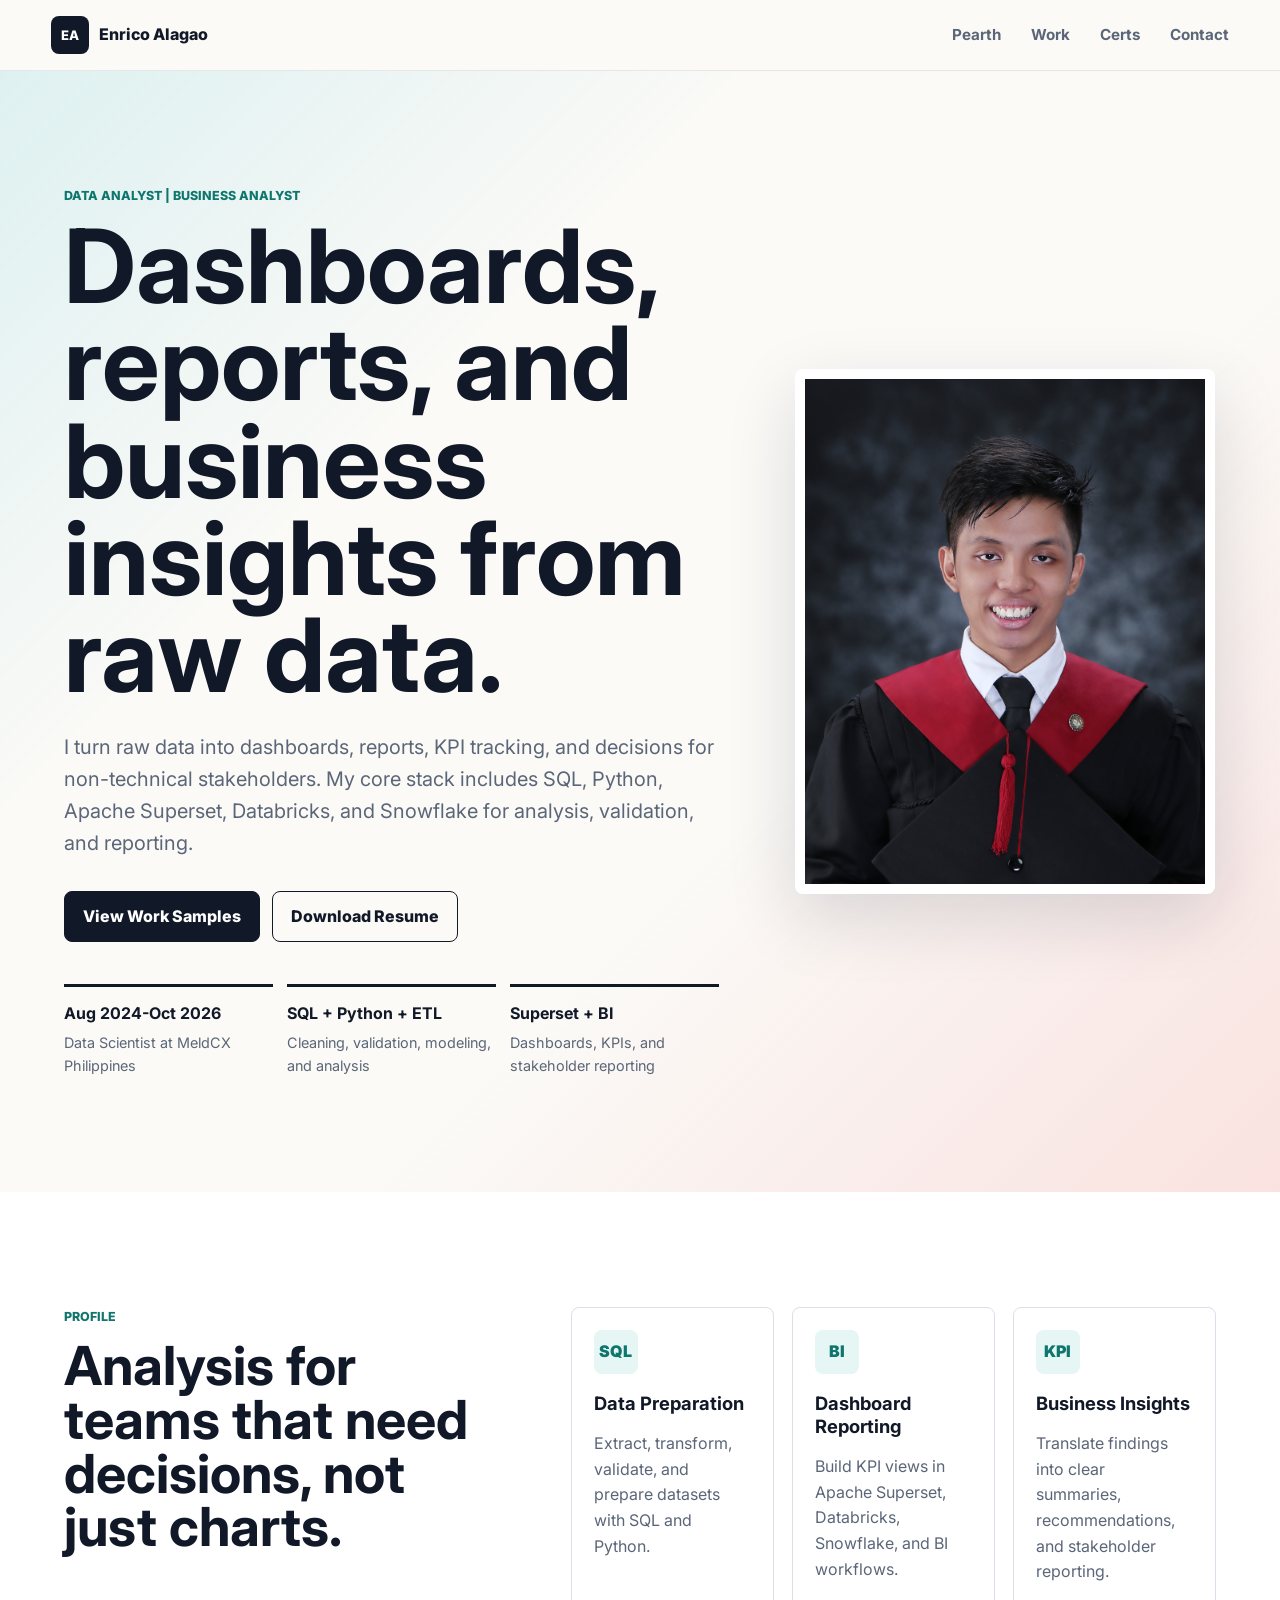
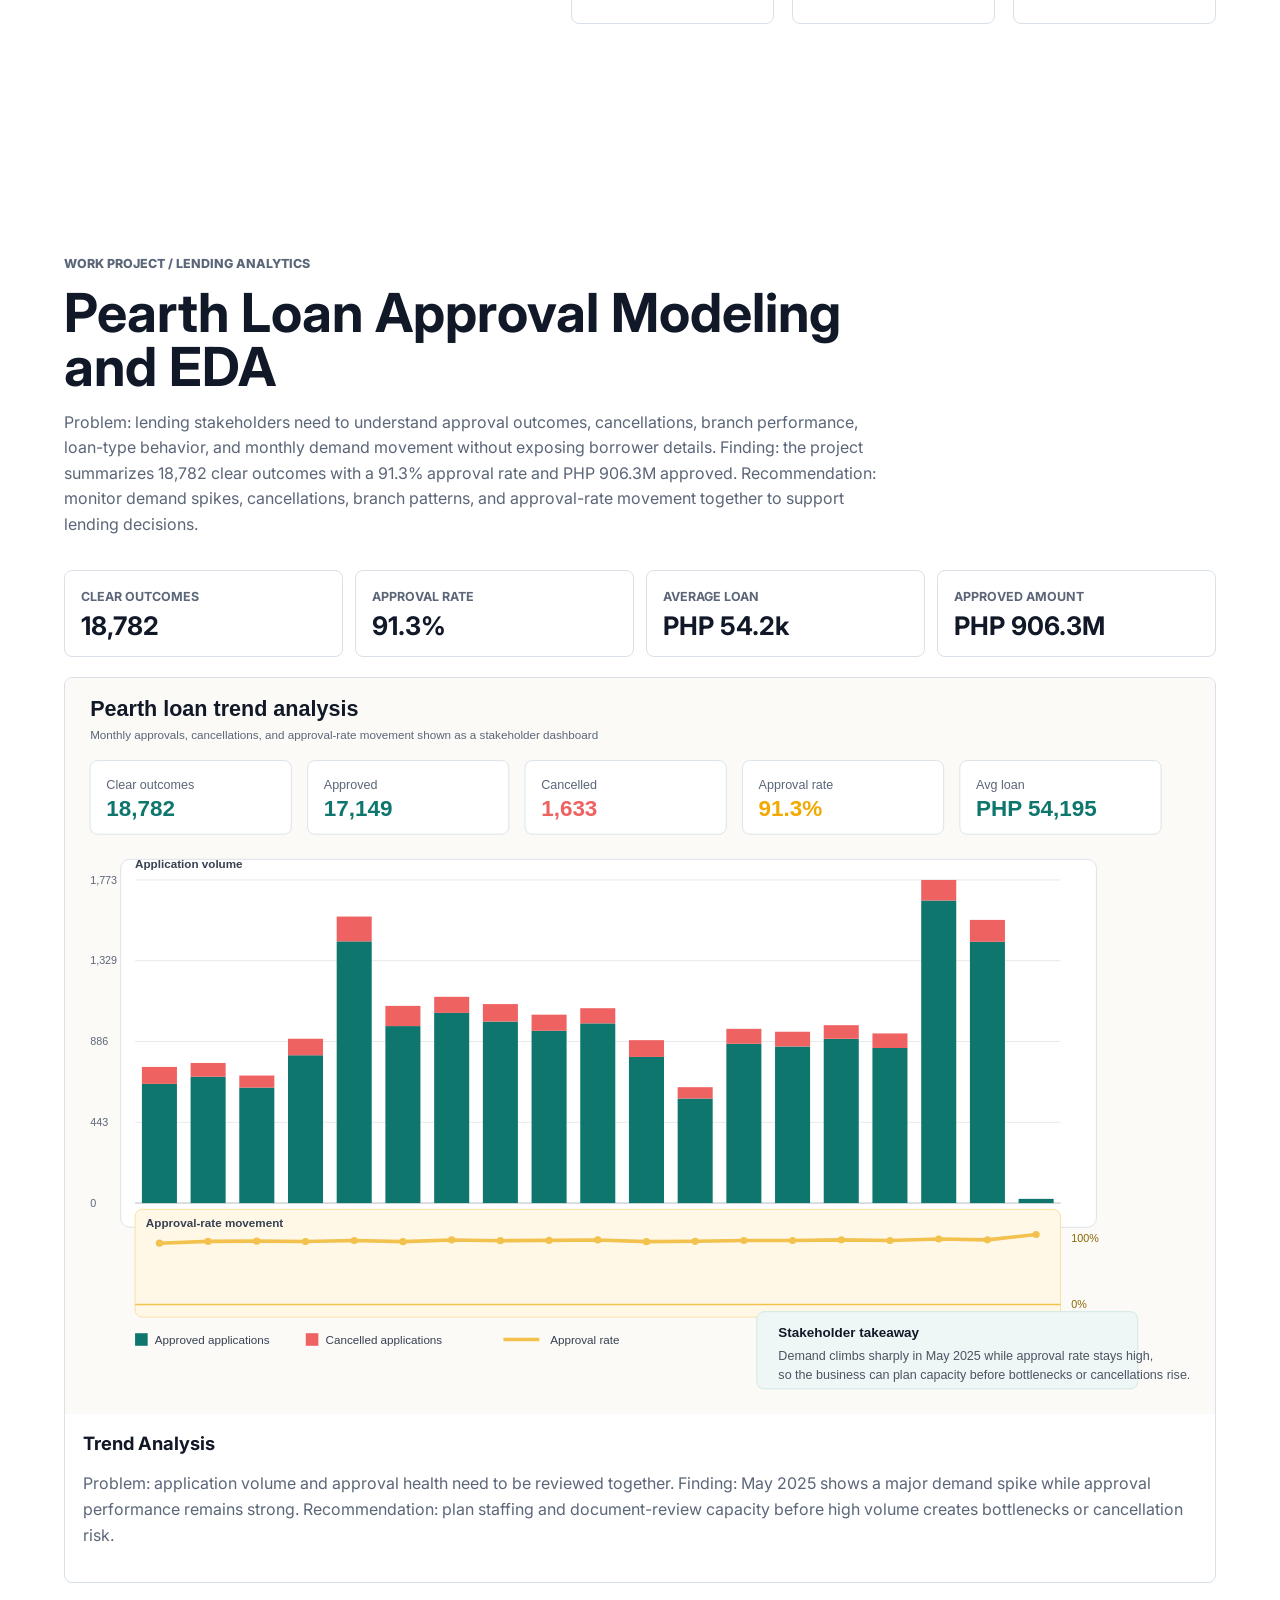
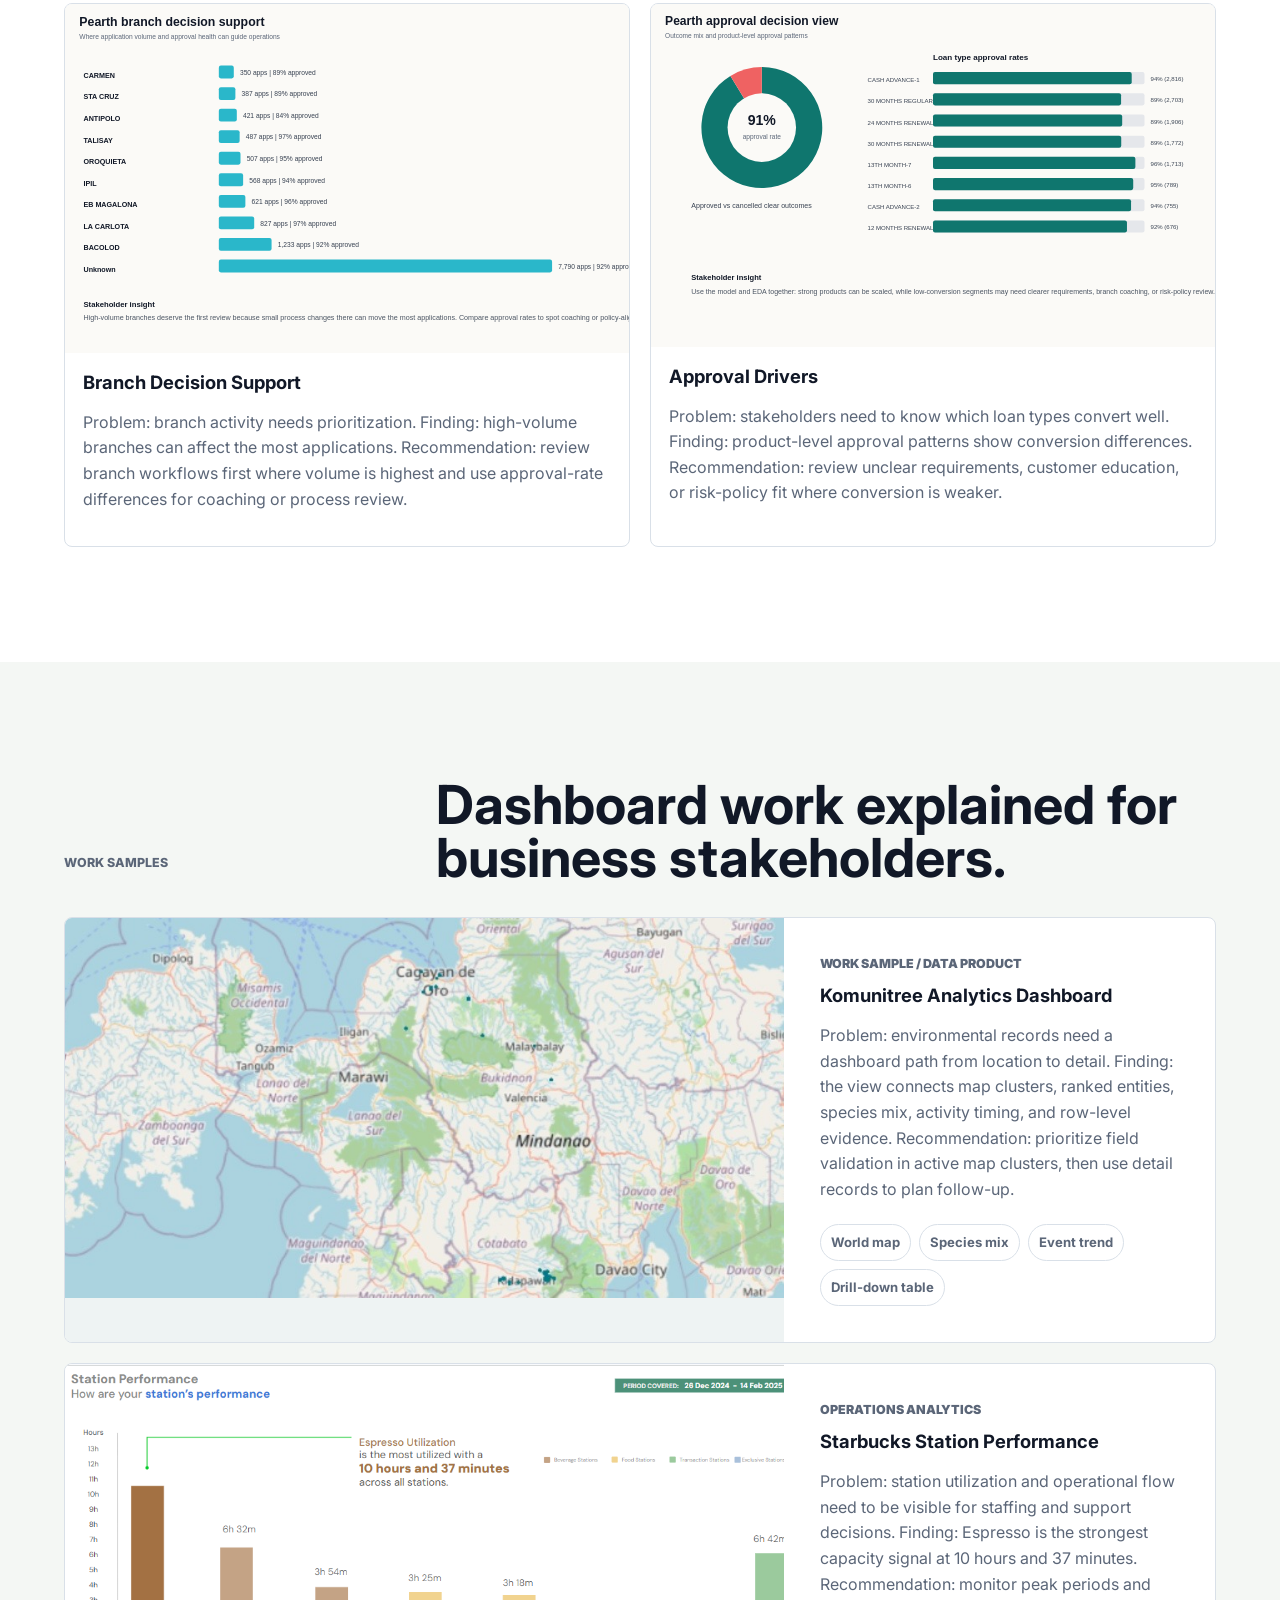
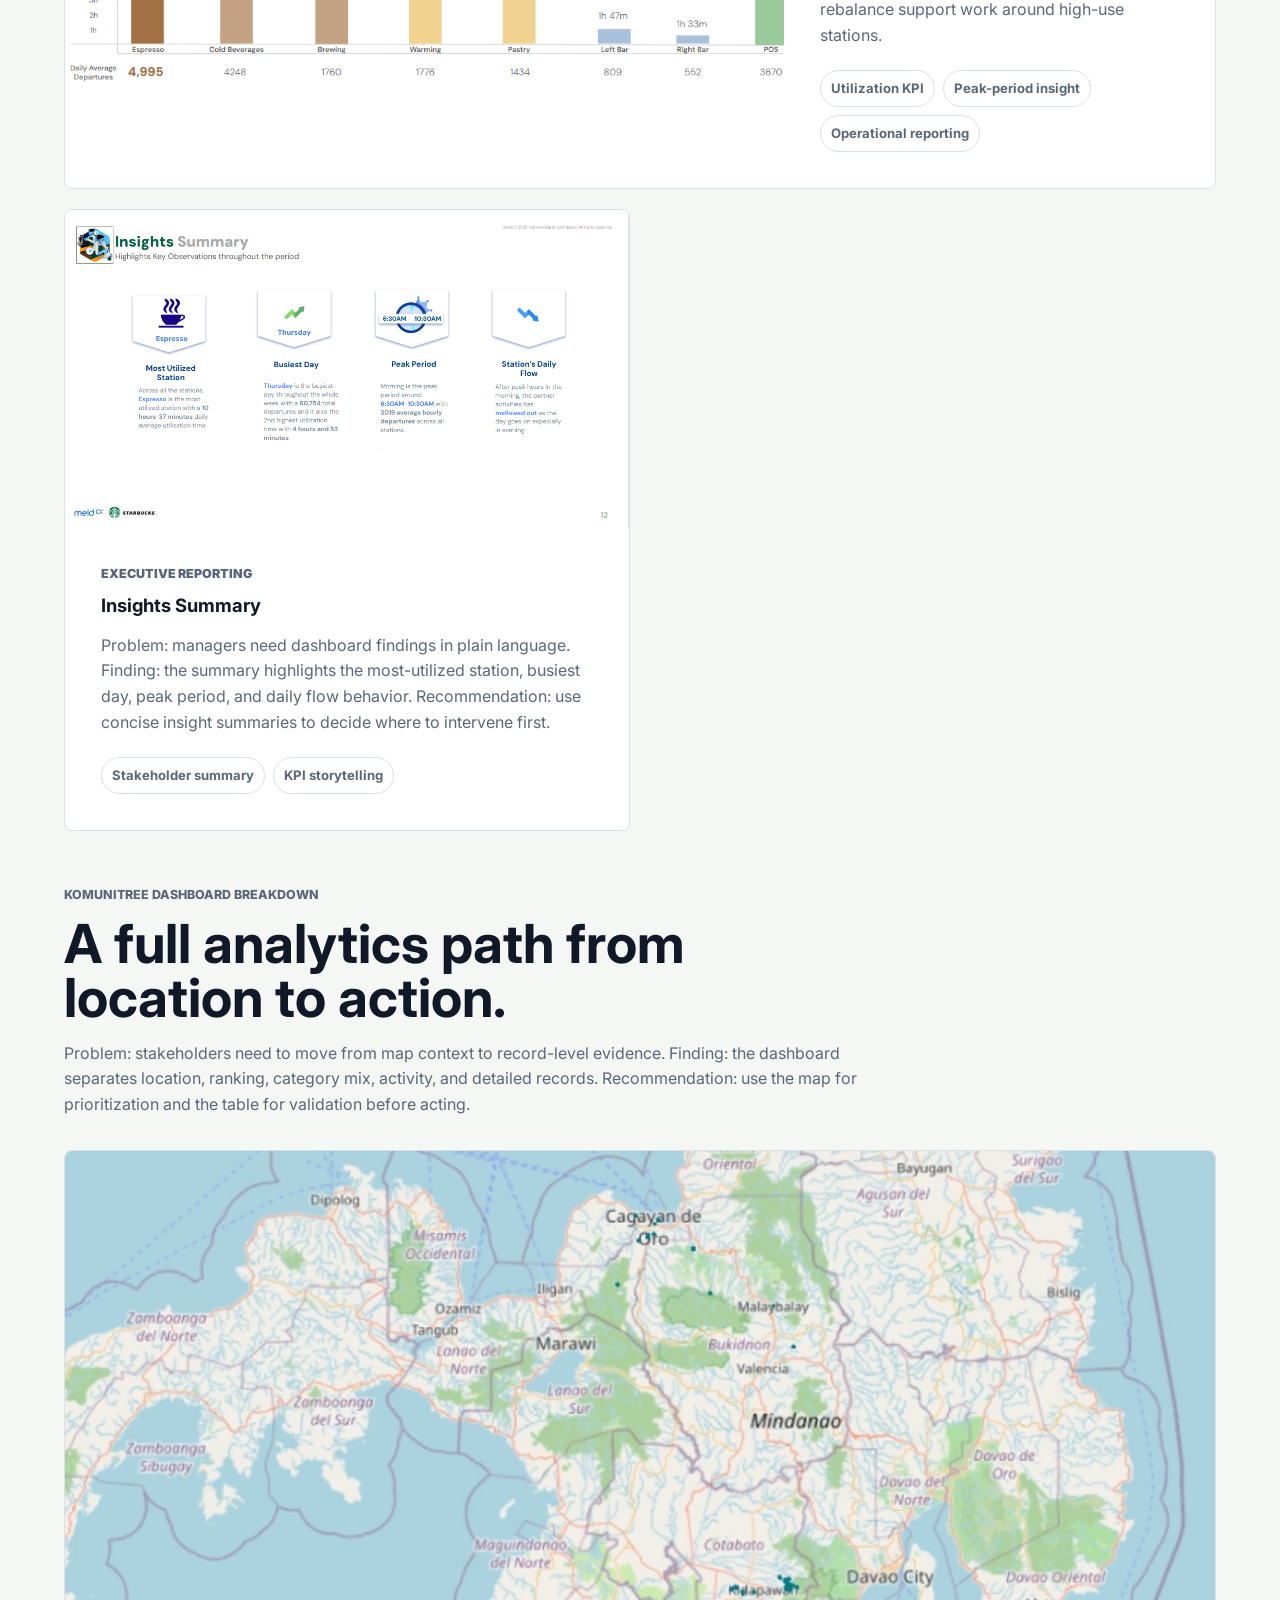
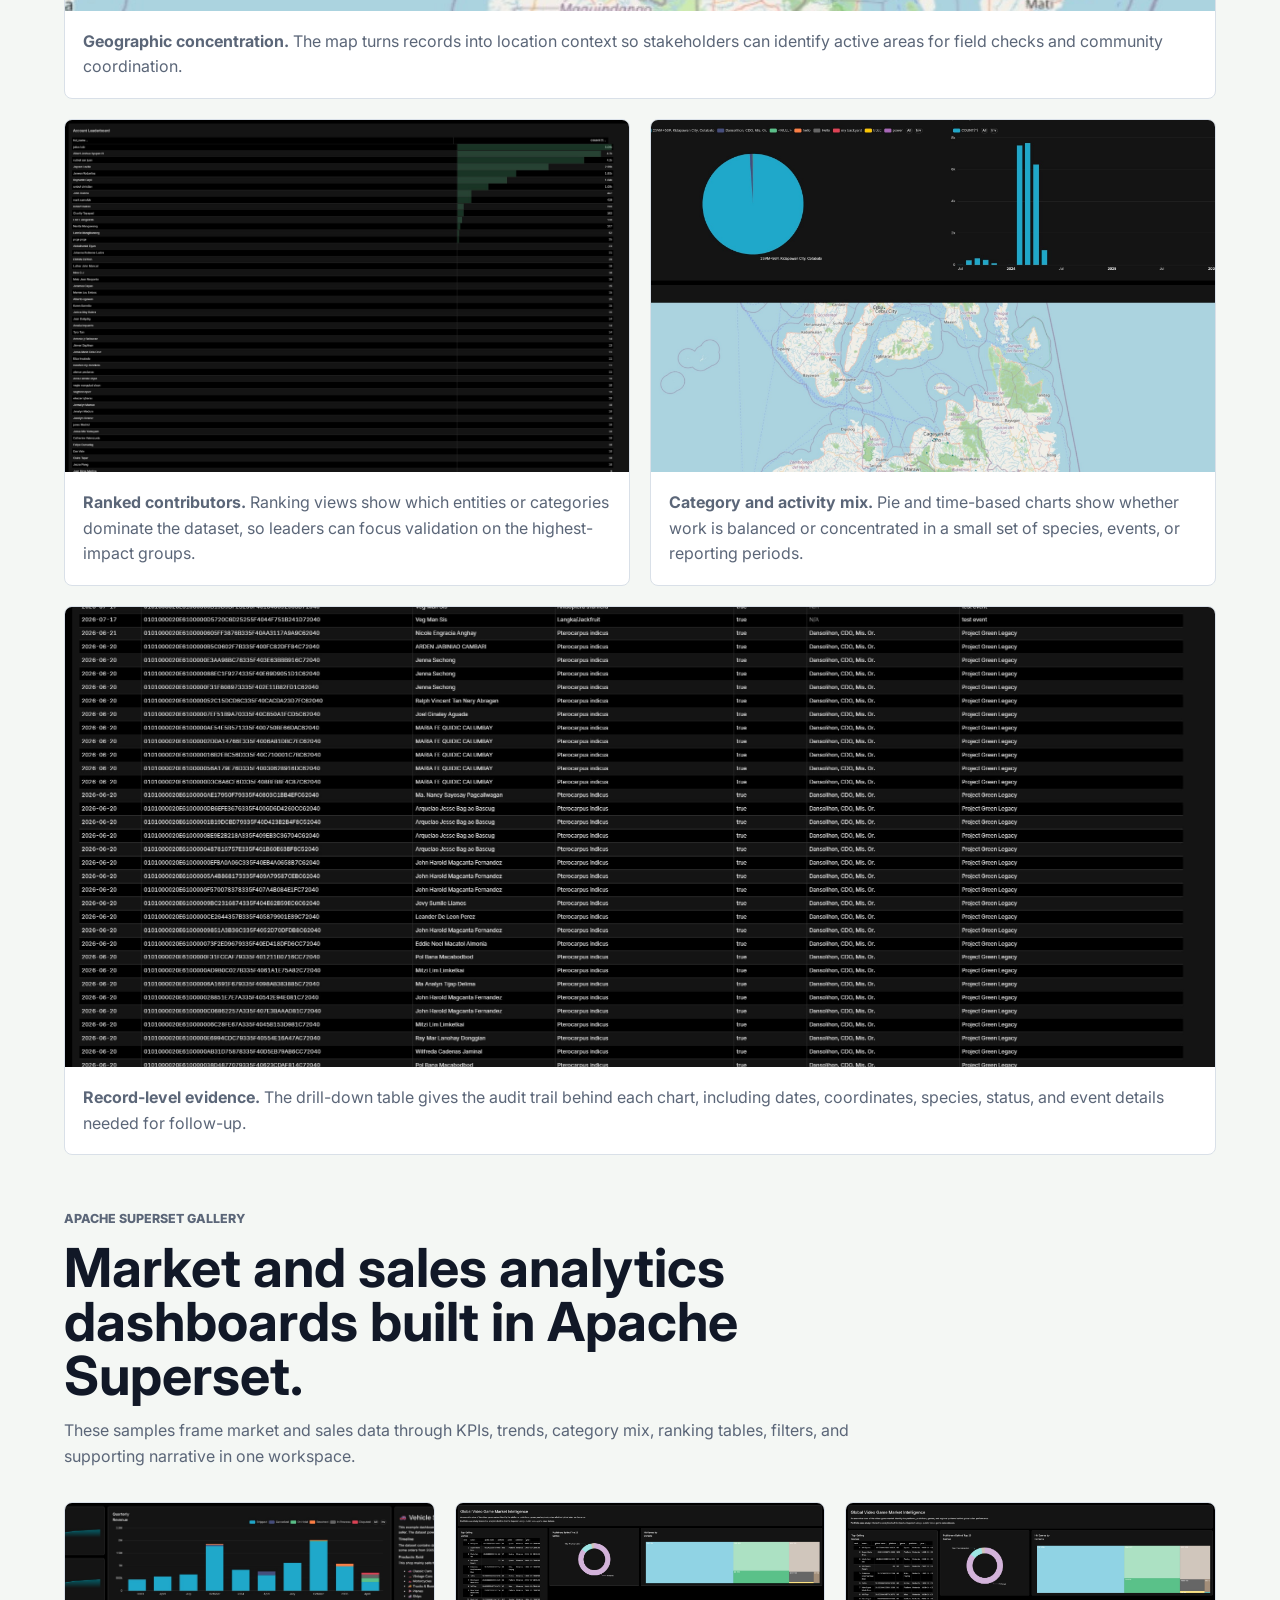
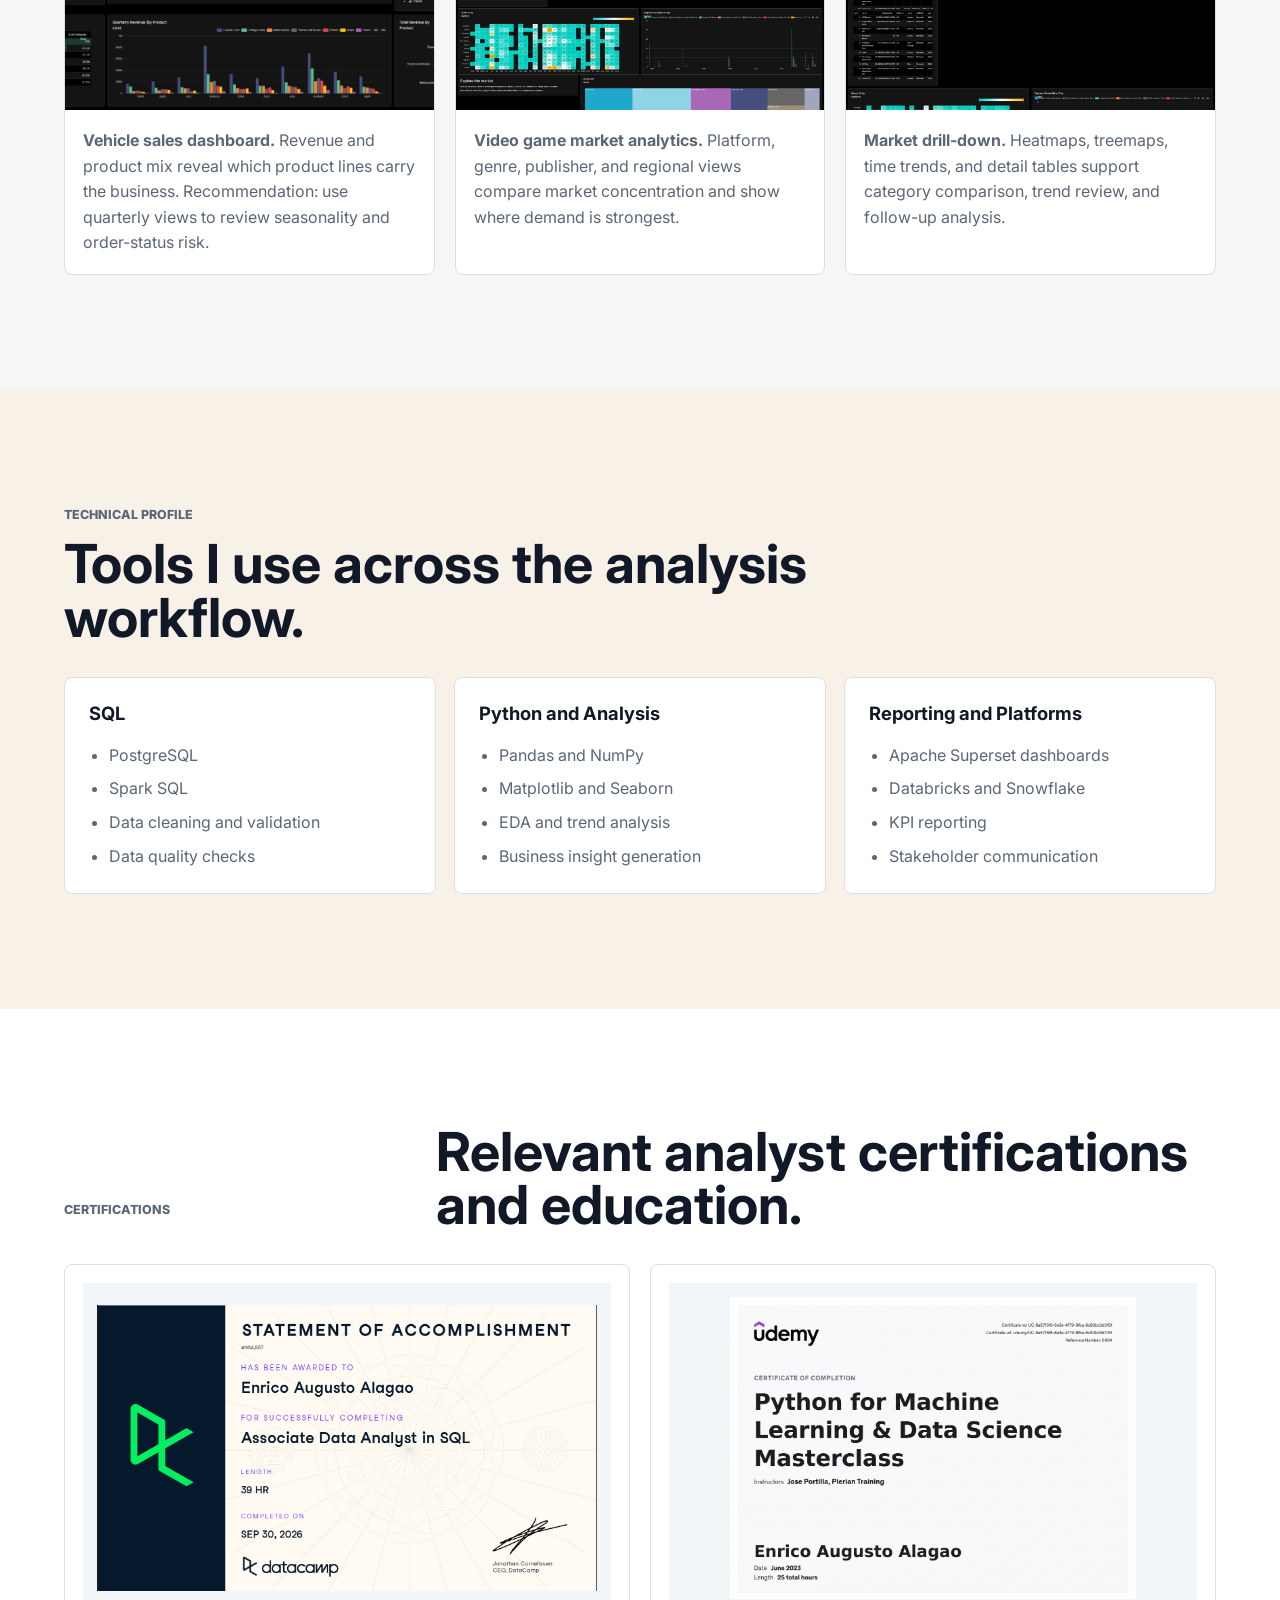
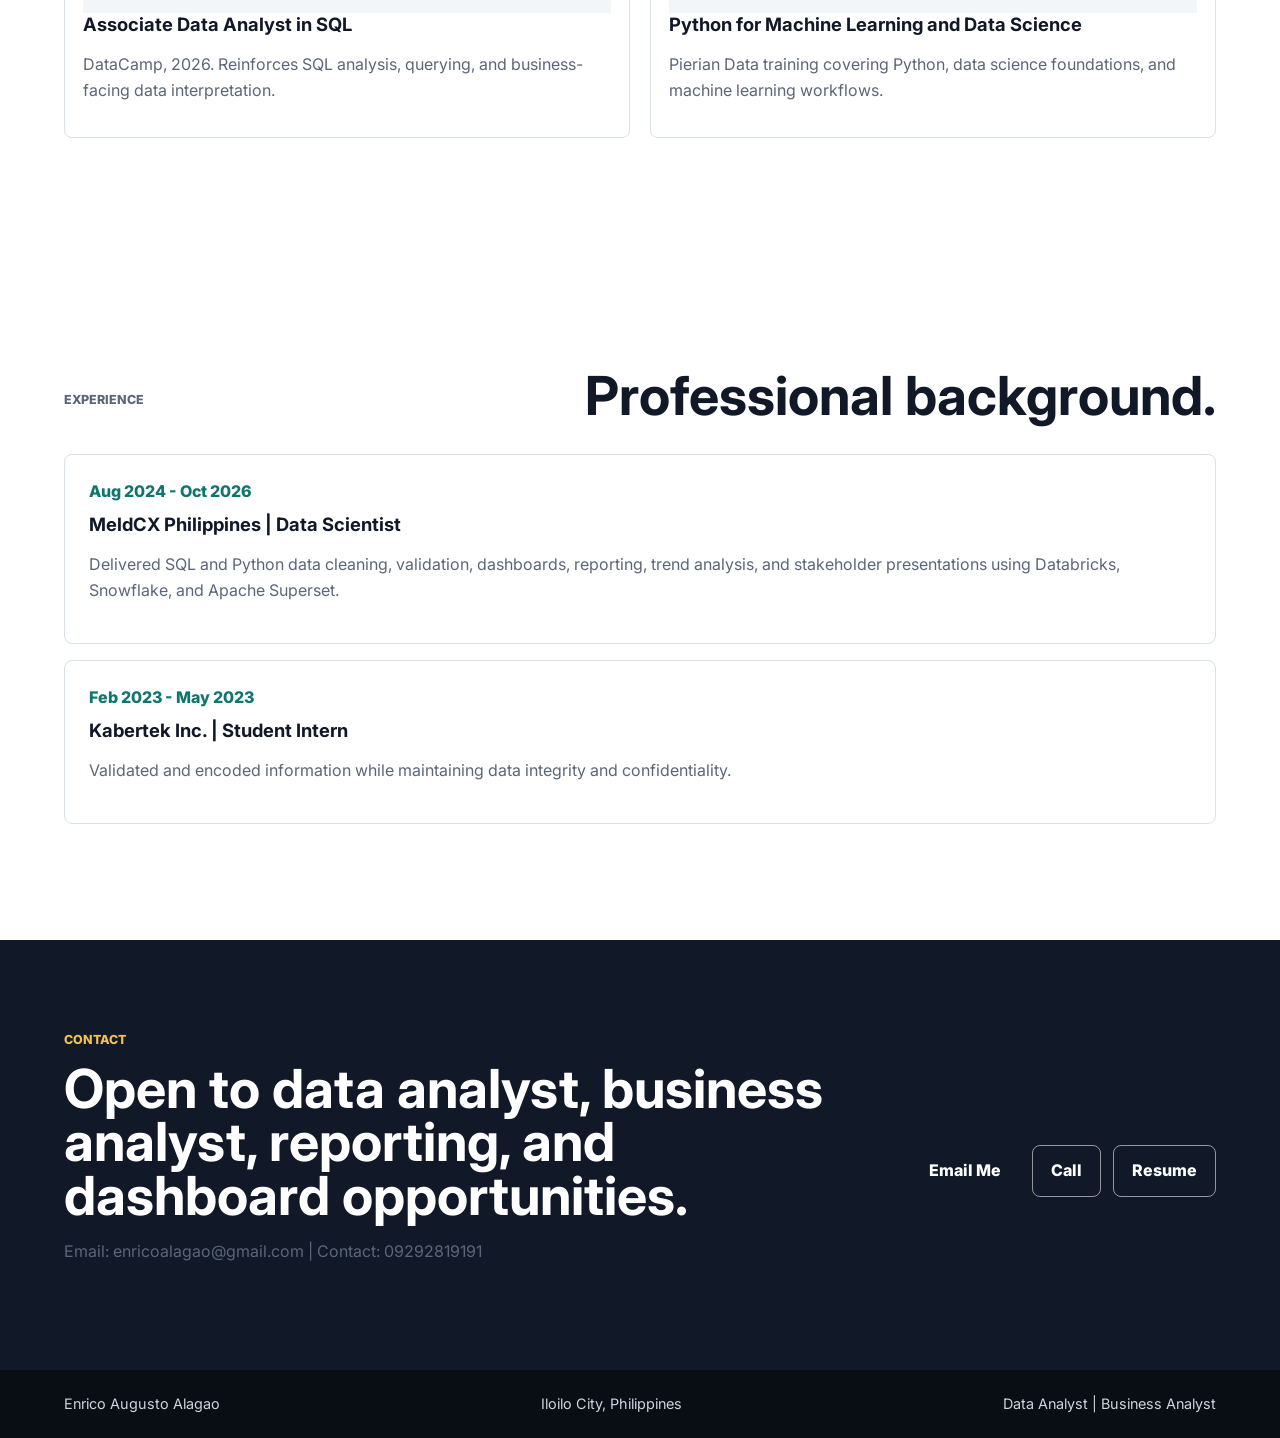
==== commit 2aaa12d3: "Refocus portfolio for analyst roles" ====
--- a/index.html
+++ b/index.html
@@ -6,7 +6,7 @@
     <title>Enrico Augusto Alagao | Data Analyst Portfolio</title>
     <meta
       name="description"
-      content="Portfolio of Enrico Augusto Alagao, a data analyst and data scientist open to QA, data, reporting, and dashboard roles."
+      content="Portfolio of Enrico Augusto Alagao, a Data Analyst and Business Analyst focused on SQL, dashboards, reporting, KPIs, and stakeholder insights."
     />
     <link rel="preconnect" href="https://fonts.googleapis.com" />
     <link rel="preconnect" href="https://fonts.gstatic.com" crossorigin />
@@ -23,8 +23,8 @@
         <span>Enrico Alagao</span>
       </a>
       <nav class="nav-links" aria-label="Primary navigation">
+        <a href="#pearth">Pearth</a>
         <a href="#work">Work</a>
-        <a href="#pearth">Pearth</a>
         <a href="#certs">Certs</a>
         <a href="#contact">Contact</a>
       </nav>
@@ -33,15 +33,15 @@
     <main id="top">
       <section class="hero section-band">
         <div class="hero-copy">
-          <p class="eyebrow">Data Analyst / Data Scientist | Open to QA and data roles</p>
-          <h1>Dashboards, analysis, and clear business stories from messy data.</h1>
+          <p class="eyebrow">Data Analyst | Business Analyst</p>
+          <h1>Dashboards, reports, and business insights from raw data.</h1>
           <p class="hero-lede">
-            I work across SQL, Python, ETL, data validation, dashboard reporting, and
-            stakeholder explanation. I am also open to QA roles, willing to be trained,
-            and ready to learn new domains, tools, and workflows quickly.
+            I turn raw data into dashboards, reports, KPI tracking, and decisions for
+            non-technical stakeholders. My core stack includes SQL, Python, Apache
+            Superset, Databricks, and Snowflake for analysis, validation, and reporting.
           </p>
           <div class="hero-actions">
-            <a class="button primary" href="#work">View Work Samples</a>
+            <a class="button primary" href="#pearth">View Work Samples</a>
             <a class="button ghost" href="Enrico_Alagao_Resume.docx">Download Resume</a>
           </div>
           <div class="quick-stats" aria-label="Career highlights">
@@ -71,7 +71,7 @@
         </div>
         <div class="service-grid">
           <article>
-            <span class="service-icon">ETL</span>
+            <span class="service-icon">SQL</span>
             <h3>Data Preparation</h3>
             <p>Extract, transform, validate, and prepare datasets with SQL and Python.</p>
           </article>
@@ -81,9 +81,78 @@
             <p>Build KPI views in Apache Superset, Databricks, Snowflake, and BI workflows.</p>
           </article>
           <article>
-            <span class="service-icon">QA</span>
-            <h3>Quality Mindset</h3>
-            <p>Open to QA work and comfortable learning test processes, domains, and new tools.</p>
+            <span class="service-icon">KPI</span>
+            <h3>Business Insights</h3>
+            <p>Translate findings into clear summaries, recommendations, and stakeholder reporting.</p>
+          </article>
+        </div>
+      </section>
+
+      <section class="section pearth-section" id="pearth">
+        <div class="section-heading compact">
+          <p class="eyebrow">Work Project / Lending Analytics</p>
+          <h2>Pearth Loan Approval Modeling and EDA</h2>
+          <p>
+            Problem: lending stakeholders need to understand approval outcomes, cancellations,
+            branch performance, loan-type behavior, and monthly demand movement without exposing
+            borrower details. Finding: the project summarizes 18,782 clear outcomes with a 91.3%
+            approval rate and PHP 906.3M approved. Recommendation: monitor demand spikes,
+            cancellations, branch patterns, and approval-rate movement together to support
+            lending decisions.
+          </p>
+        </div>
+        <div class="metric-row light">
+          <div>
+            <span>Clear Outcomes</span>
+            <strong>18,782</strong>
+          </div>
+          <div>
+            <span>Approval Rate</span>
+            <strong>91.3%</strong>
+          </div>
+          <div>
+            <span>Average Loan</span>
+            <strong>PHP 54.2k</strong>
+          </div>
+          <div>
+            <span>Approved Amount</span>
+            <strong>PHP 906.3M</strong>
+          </div>
+        </div>
+        <div class="analysis-grid">
+          <article class="analysis-card wide">
+            <img src="assets/pearth-trend-analysis.svg" alt="Pearth monthly loan trend analysis" />
+            <div>
+              <h3>Trend Analysis</h3>
+              <p>
+                Problem: application volume and approval health need to be reviewed together.
+                Finding: May 2025 shows a major demand spike while approval performance remains
+                strong. Recommendation: plan staffing and document-review capacity before high
+                volume creates bottlenecks or cancellation risk.
+              </p>
+            </div>
+          </article>
+          <article class="analysis-card">
+            <img src="assets/pearth-branch-insight.svg" alt="Pearth branch demand and approval insight" />
+            <div>
+              <h3>Branch Decision Support</h3>
+              <p>
+                Problem: branch activity needs prioritization. Finding: high-volume branches
+                can affect the most applications. Recommendation: review branch workflows first
+                where volume is highest and use approval-rate differences for coaching or process review.
+              </p>
+            </div>
+          </article>
+          <article class="analysis-card">
+            <img src="assets/pearth-decision-support.svg" alt="Pearth approval decision support chart" />
+            <div>
+              <h3>Approval Drivers</h3>
+              <p>
+                Problem: stakeholders need to know which loan types convert well. Finding:
+                product-level approval patterns show conversion differences. Recommendation:
+                review unclear requirements, customer education, or risk-policy fit where conversion is weaker.
+              </p>
+            </div>
           </article>
         </div>
       </section>
@@ -94,52 +163,6 @@
           <h2>Dashboard work explained for business stakeholders.</h2>
         </div>
         <div class="project-grid">
-          <article class="project-card featured">
-            <div class="project-media">
-              <img src="assets/station-performance.png" alt="Station performance dashboard chart" />
-            </div>
-            <div class="project-content">
-              <p class="project-kicker">Operations Analytics</p>
-              <h3>Starbucks Station Performance</h3>
-              <p>
-                This view compares utilization by station and daily average departures.
-                Espresso is the strongest capacity signal at 10 hours and 37 minutes,
-                which tells stakeholders where staffing, equipment readiness, and queue
-                monitoring should receive the most attention.
-              </p>
-              <p>
-                Business decision: prioritize the busiest station, monitor morning peak
-                periods, and rebalance support work so service flow does not depend on
-                one overloaded station.
-              </p>
-              <div class="tag-row">
-                <span>Utilization KPI</span>
-                <span>Peak-period insight</span>
-                <span>Operational reporting</span>
-              </div>
-            </div>
-          </article>
-
-          <article class="project-card">
-            <div class="project-media">
-              <img src="assets/insights-summary.png" alt="Operational insights summary" />
-            </div>
-            <div class="project-content">
-              <p class="project-kicker">Executive Reporting</p>
-              <h3>Insights Summary</h3>
-              <p>
-                The summary turns dashboard findings into plain-language observations:
-                most-utilized station, busiest day, peak period, and daily flow behavior.
-                It is designed for managers who need the answer quickly before deciding
-                where to intervene.
-              </p>
-              <div class="tag-row">
-                <span>Stakeholder summary</span>
-                <span>KPI storytelling</span>
-              </div>
-            </div>
-          </article>
-
           <article class="project-card featured komunitree-feature">
             <div class="project-media tall">
               <img src="assets/komunitree-world-map.jpg" alt="Komunitree world map dashboard view" />
@@ -148,15 +171,11 @@
               <p class="project-kicker">Work Sample / Data Product</p>
               <h3>Komunitree Analytics Dashboard</h3>
               <p>
-                This dashboard supports environmental monitoring by connecting tree
-                records, map location, species mix, activity timing, and detailed
-                row-level evidence. The world map helps stakeholders see where
-                records are concentrated before they inspect the supporting charts.
-              </p>
-              <p>
-                Business decision: prioritize field validation in active map clusters,
-                compare species and event activity, then use the detail table to trace
-                the exact records behind each KPI before planning outreach or cleanup.
+                Problem: environmental records need a dashboard path from location to
+                detail. Finding: the view connects map clusters, ranked entities, species
+                mix, activity timing, and row-level evidence. Recommendation: prioritize
+                field validation in active map clusters, then use detail records to plan
+                follow-up.
               </p>
               <div class="tag-row">
                 <span>World map</span>
@@ -166,15 +185,57 @@
               </div>
             </div>
           </article>
+
+          <article class="project-card featured">
+            <div class="project-media">
+              <img src="assets/station-performance.png" alt="Station performance dashboard chart" />
+            </div>
+            <div class="project-content">
+              <p class="project-kicker">Operations Analytics</p>
+              <h3>Starbucks Station Performance</h3>
+              <p>
+                Problem: station utilization and operational flow need to be visible for
+                staffing and support decisions. Finding: Espresso is the strongest capacity
+                signal at 10 hours and 37 minutes. Recommendation: monitor peak periods and
+                rebalance support work around high-use stations.
+              </p>
+              <div class="tag-row">
+                <span>Utilization KPI</span>
+                <span>Peak-period insight</span>
+                <span>Operational reporting</span>
+              </div>
+            </div>
+          </article>
+
+          <article class="project-card">
+            <div class="project-media">
+              <img src="assets/insights-summary.png" alt="Operational insights summary" />
+            </div>
+            <div class="project-content">
+              <p class="project-kicker">Executive Reporting</p>
+              <h3>Insights Summary</h3>
+              <p>
+                Problem: managers need dashboard findings in plain language. Finding:
+                the summary highlights the most-utilized station, busiest day, peak period,
+                and daily flow behavior. Recommendation: use concise insight summaries to
+                decide where to intervene first.
+              </p>
+              <div class="tag-row">
+                <span>Stakeholder summary</span>
+                <span>KPI storytelling</span>
+              </div>
+            </div>
+          </article>
         </div>
 
         <div class="section-heading compact gallery-heading">
           <p class="eyebrow">Komunitree Dashboard Breakdown</p>
           <h2>A full analytics path from location to action.</h2>
           <p>
-            The portfolio view separates the dashboard into the decision pieces a
-            stakeholder would use: where activity is happening, which categories are
-            driving the numbers, and which records need follow-up.
+            Problem: stakeholders need to move from map context to record-level evidence.
+            Finding: the dashboard separates location, ranking, category mix, activity,
+            and detailed records. Recommendation: use the map for prioritization and the
+            table for validation before acting.
           </p>
         </div>
         <div class="komunitree-grid">
@@ -182,41 +243,41 @@
             <img src="assets/komunitree-world-map.jpg" alt="Komunitree map concentration dashboard" />
             <figcaption>
               <strong>Geographic concentration.</strong> The map turns records into
-              location context, helping stakeholders identify active areas and decide
-              where field checks, community coordination, or cleanup work should start.
+              location context so stakeholders can identify active areas for field checks
+              and community coordination.
             </figcaption>
           </figure>
           <figure class="komunitree-card">
             <img src="assets/komunitree-ranking.jpg" alt="Komunitree ranked entity dashboard chart" />
             <figcaption>
-              <strong>Ranked contributors.</strong> Ranking views show which entities
-              or categories dominate the dataset, so leaders can focus coaching,
-              validation, or recognition on the highest-impact groups.
+              <strong>Ranked contributors.</strong> Ranking views show which entities or
+              categories dominate the dataset, so leaders can focus validation on the
+              highest-impact groups.
             </figcaption>
           </figure>
           <figure class="komunitree-card">
             <img src="assets/komunitree-chart-mix.jpg" alt="Komunitree category and activity charts" />
             <figcaption>
-              <strong>Category and activity mix.</strong> Pie and time-based charts
-              explain whether the work is balanced or concentrated in a small set of
-              species, events, or reporting periods.
+              <strong>Category and activity mix.</strong> Pie and time-based charts show
+              whether work is balanced or concentrated in a small set of species, events,
+              or reporting periods.
             </figcaption>
           </figure>
           <figure class="komunitree-card wide">
             <img src="assets/komunitree-records.jpg" alt="Komunitree detailed records table" />
             <figcaption>
-              <strong>Record-level evidence.</strong> The drill-down table gives the
-              team the audit trail behind each chart, including dates, coordinates,
-              species, status, and event details needed for follow-up decisions.
+              <strong>Record-level evidence.</strong> The drill-down table gives the audit
+              trail behind each chart, including dates, coordinates, species, status, and
+              event details needed for follow-up.
             </figcaption>
           </figure>
         </div>
 
         <div class="section-heading compact gallery-heading">
           <p class="eyebrow">Apache Superset Gallery</p>
-          <h2>Multiple dashboard views, not a single isolated chart.</h2>
+          <h2>Market and sales analytics dashboards built in Apache Superset.</h2>
           <p>
-            These samples show complete dashboard thinking: KPIs, trends, category mix,
+            These samples frame market and sales data through KPIs, trends, category mix,
             ranking tables, filters, and supporting narrative in one workspace.
           </p>
         </div>
@@ -225,99 +286,26 @@
             <img src="assets/superset-vehicle-sales.jpg" alt="Apache Superset vehicle sales dashboard" />
             <figcaption>
               <strong>Vehicle sales dashboard.</strong> Revenue and product mix reveal
-              which product lines carry the business, while quarterly views expose
-              sales seasonality and order-status risk.
+              which product lines carry the business. Recommendation: use quarterly views
+              to review seasonality and order-status risk.
             </figcaption>
           </figure>
           <figure>
             <img src="assets/superset-video-game-1.jpg" alt="Apache Superset global video game dashboard overview" />
             <figcaption>
-              <strong>Video game market intelligence.</strong> Platform, genre, publisher,
-              and regional views help stakeholders compare market concentration and
-              identify where demand is strongest.
+              <strong>Video game market analytics.</strong> Platform, genre, publisher,
+              and regional views compare market concentration and show where demand is
+              strongest.
             </figcaption>
           </figure>
           <figure>
             <img src="assets/superset-video-game-2.jpg" alt="Apache Superset global video game dashboard detail" />
             <figcaption>
               <strong>Market drill-down.</strong> Heatmaps, treemaps, time trends, and
-              detail tables support a full business conversation rather than a single
-              screenshot metric.
-            </figcaption>
-          </figure>
-        </div>
-      </section>
-
-      <section class="section pearth-section" id="pearth">
-        <div class="section-heading compact">
-          <p class="eyebrow">Work Project / Lending Analytics</p>
-          <h2>Pearth Loan Approval Modeling and EDA</h2>
-          <p>
-            A work analytics project using loan application data to understand approvals,
-            cancellations, branch performance, loan-type behavior, and trend movement.
-            The goal is to help stakeholders improve lending decisions, operational
-            planning, and process review without exposing personal borrower details.
-          </p>
-        </div>
-        <div class="metric-row light">
-          <div>
-            <span>Clear Outcomes</span>
-            <strong>18,782</strong>
-          </div>
-          <div>
-            <span>Approval Rate</span>
-            <strong>91.3%</strong>
-          </div>
-          <div>
-            <span>Average Loan</span>
-            <strong>PHP 54.2k</strong>
-          </div>
-          <div>
-            <span>Approved Amount</span>
-            <strong>PHP 906.3M</strong>
-          </div>
-        </div>
-        <div class="analysis-grid">
-          <article class="analysis-card wide">
-            <img src="assets/pearth-trend-analysis.svg" alt="Pearth monthly loan trend analysis" />
-            <div>
-              <h3>Trend Analysis</h3>
-              <p>
-                The monthly trend separates application volume from approval-rate health.
-                May 2025 shows a major demand spike while approval performance remains
-                strong, which signals an opportunity to plan staffing and document review
-                capacity before the branch network becomes overloaded.
-              </p>
-              <p>
-                KPI decision: monitor demand spikes, cancellation movement, and approval
-                rate together. A rise in applications without a matching approval-rate
-                drop can support scaling; a spike with more cancellations should trigger
-                policy, documentation, or customer-targeting review.
-              </p>
-            </div>
-          </article>
-          <article class="analysis-card">
-            <img src="assets/pearth-branch-insight.svg" alt="Pearth branch demand and approval insight" />
-            <div>
-              <h3>Branch Decision Support</h3>
-              <p>
-                High-volume branches should be reviewed first because small workflow
-                improvements can affect the most applications. Differences in approval
-                rates can guide coaching, staffing, or process review.
-              </p>
-            </div>
-          </article>
-          <article class="analysis-card">
-            <img src="assets/pearth-decision-support.svg" alt="Pearth approval decision support chart" />
-            <div>
-              <h3>Approval Drivers</h3>
-              <p>
-                Product-level approval patterns help the business see which loan types
-                convert well and which ones may need clearer requirements, customer
-                education, or risk-policy review.
-              </p>
-            </div>
-          </article>
+              detail tables support category comparison, trend review, and follow-up
+              analysis.
+            </figcaption>
+          </figure>
         </div>
       </section>
 
@@ -328,30 +316,30 @@
         </div>
         <div class="skills-layout">
           <div class="skill-column">
-            <h3>Data</h3>
+            <h3>SQL</h3>
             <ul>
-              <li>Python, Pandas, NumPy</li>
-              <li>SQL, Spark SQL, Databricks</li>
-              <li>Snowflake and data modeling concepts</li>
-              <li>ETL, validation, cleaning, and EDA</li>
+              <li>PostgreSQL</li>
+              <li>Spark SQL</li>
+              <li>Data cleaning and validation</li>
+              <li>Data quality checks</li>
             </ul>
           </div>
           <div class="skill-column">
-            <h3>Reporting</h3>
+            <h3>Python and Analysis</h3>
+            <ul>
+              <li>Pandas and NumPy</li>
+              <li>Matplotlib and Seaborn</li>
+              <li>EDA and trend analysis</li>
+              <li>Business insight generation</li>
+            </ul>
+          </div>
+          <div class="skill-column">
+            <h3>Reporting and Platforms</h3>
             <ul>
               <li>Apache Superset dashboards</li>
-              <li>Matplotlib and Seaborn</li>
-              <li>Stakeholder reporting</li>
-              <li>KPI and business insight generation</li>
-            </ul>
-          </div>
-          <div class="skill-column">
-            <h3>Open To</h3>
-            <ul>
-              <li>Data analyst and data scientist roles</li>
-              <li>QA roles and testing workflows</li>
-              <li>New business domains and tools</li>
-              <li>Fast training and continuous learning</li>
+              <li>Databricks and Snowflake</li>
+              <li>KPI reporting</li>
+              <li>Stakeholder communication</li>
             </ul>
           </div>
         </div>
@@ -360,7 +348,7 @@
       <section class="section cert-section" id="certs">
         <div class="section-heading">
           <p class="eyebrow">Certifications</p>
-          <h2>Continuous learning backed by formal training.</h2>
+          <h2>Relevant analyst certifications and education.</h2>
         </div>
         <div class="cert-grid">
           <article>
@@ -386,17 +374,16 @@
             <span>Aug 2024 - Oct 2026</span>
             <h3>MeldCX Philippines | Data Scientist</h3>
             <p>
-              Extract, transform, and load data using SQL and Python. Build dashboards
-              and reports using Databricks, Snowflake, and Apache Superset. Present
-              technical findings in plain language for stakeholders.
+              Delivered SQL and Python data cleaning, validation, dashboards, reporting,
+              trend analysis, and stakeholder presentations using Databricks, Snowflake,
+              and Apache Superset.
             </p>
           </article>
           <article>
             <span>Feb 2023 - May 2023</span>
             <h3>Kabertek Inc. | Student Intern</h3>
             <p>
-              Validated and encoded information while maintaining data integrity,
-              and developed enterprise system modules using C# in an MVC framework.
+              Validated and encoded information while maintaining data integrity and confidentiality.
             </p>
           </article>
         </div>
@@ -405,10 +392,9 @@
       <section class="contact-section" id="contact">
         <div>
           <p class="eyebrow">Contact</p>
-          <h2>Open to data, reporting, dashboard, and QA opportunities.</h2>
+          <h2>Open to data analyst, business analyst, reporting, and dashboard opportunities.</h2>
           <p>
-            Email: enricoalagao@gmail.com | Contact: 09292819191 |
-            Willing to be trained and learn the domain, tools, and workflow.
+            Email: enricoalagao@gmail.com | Contact: 09292819191
           </p>
         </div>
         <div class="contact-actions">
@@ -422,7 +408,7 @@
     <footer class="site-footer">
       <span>Enrico Augusto Alagao</span>
       <span>Iloilo City, Philippines</span>
-      <span>Open to QA and data roles</span>
+      <span>Data Analyst | Business Analyst</span>
     </footer>
   </body>
 </html>
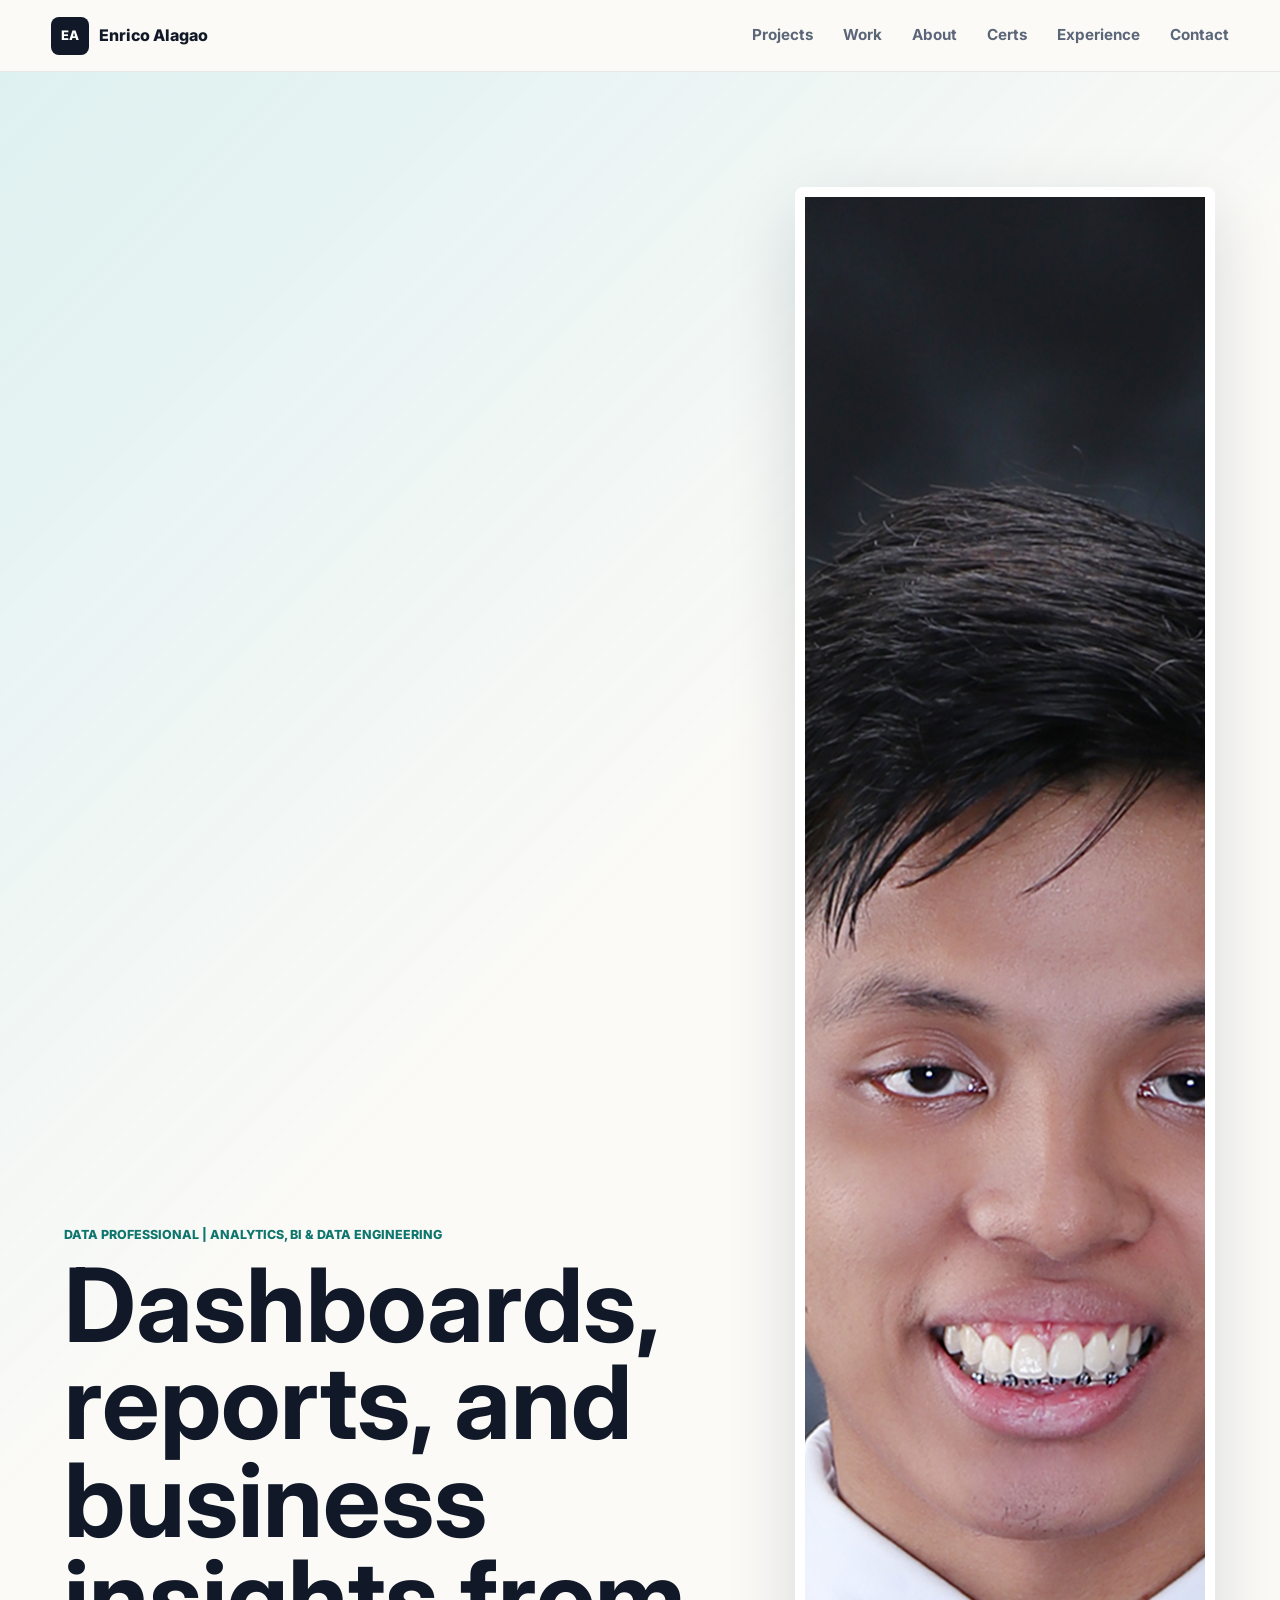
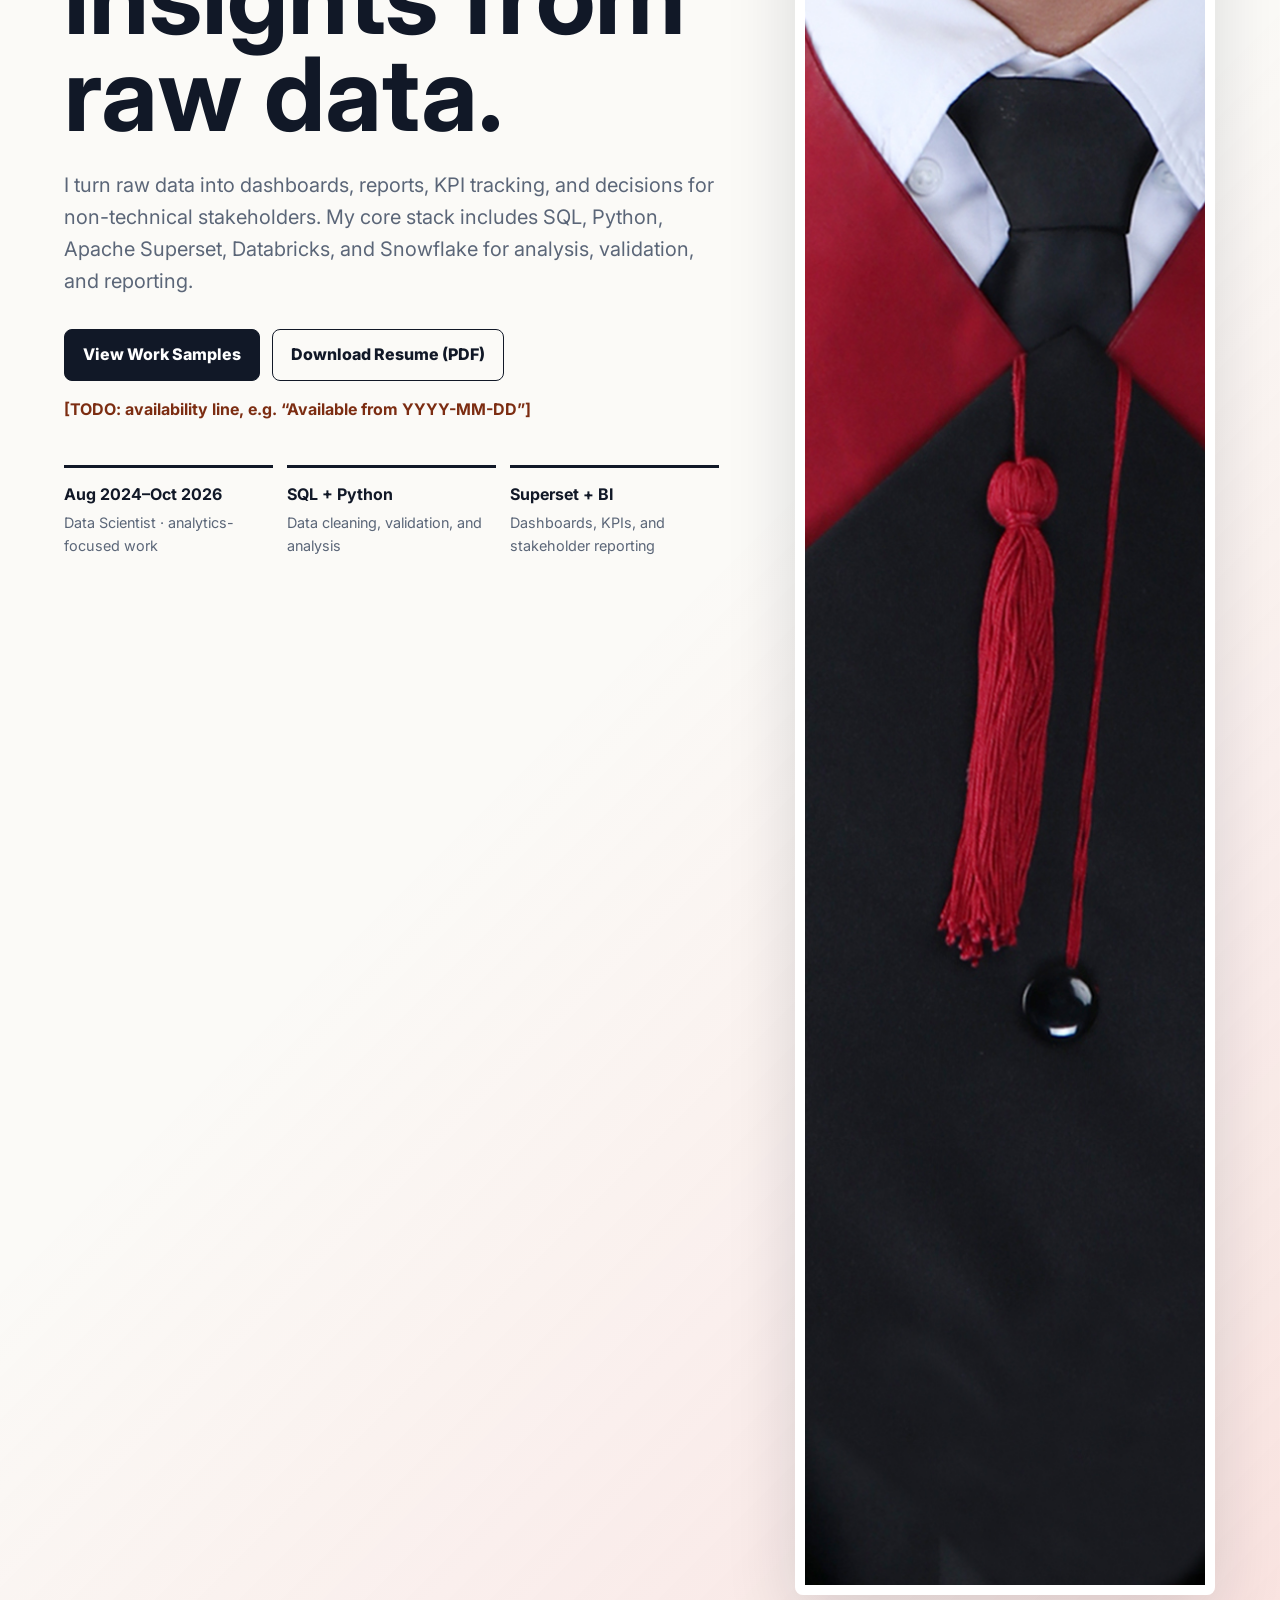
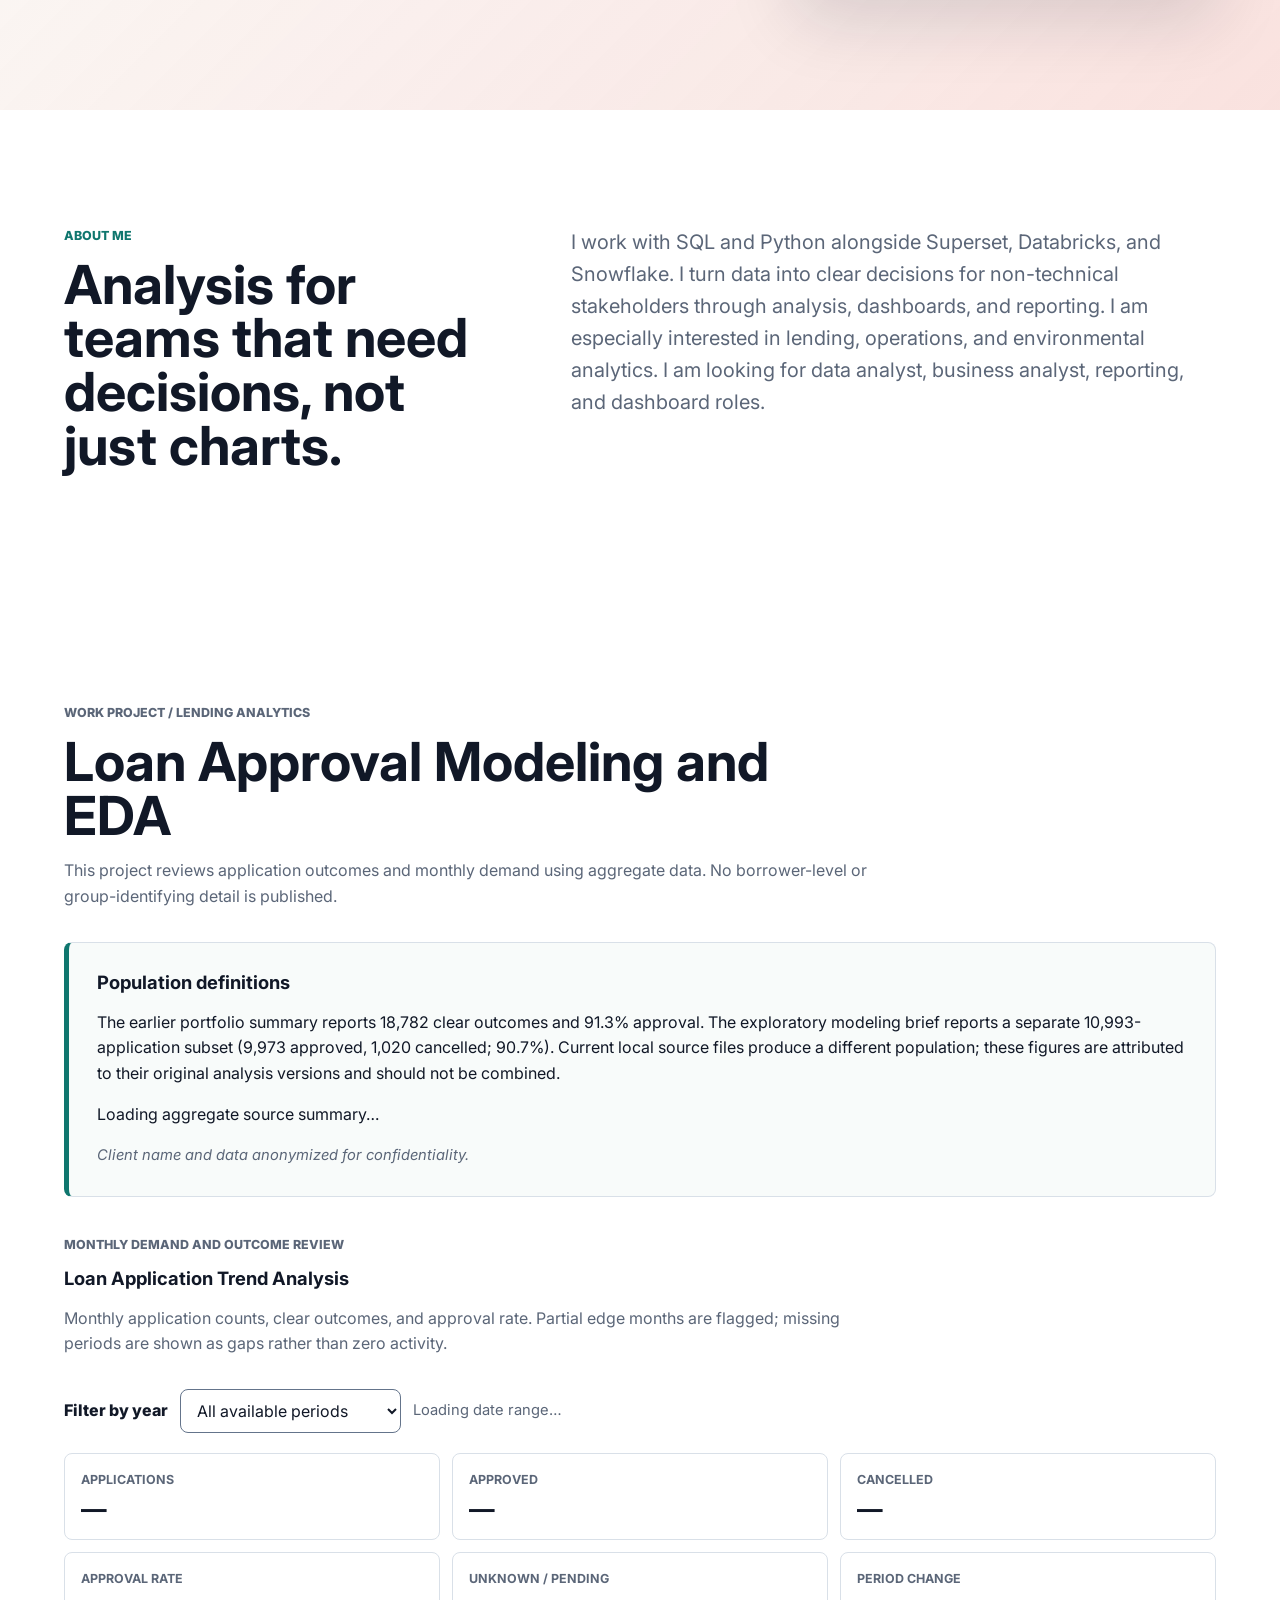
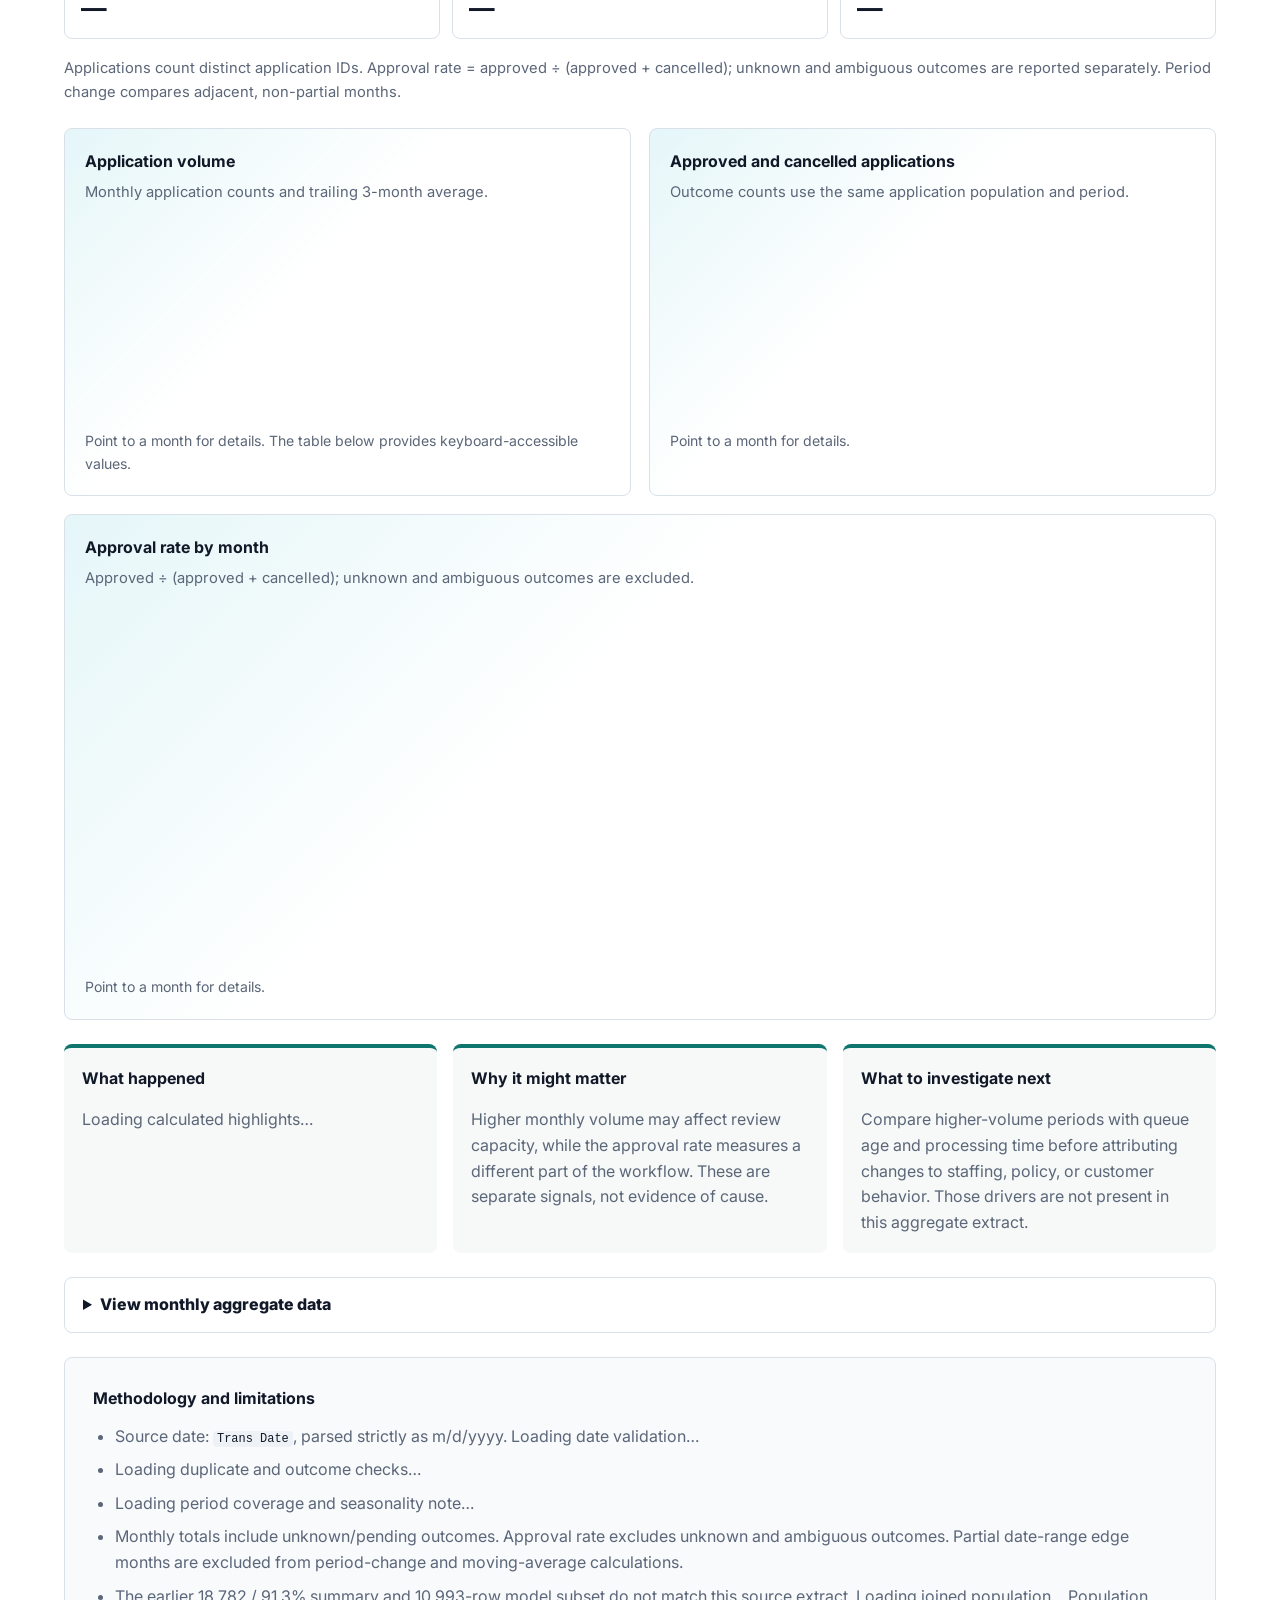
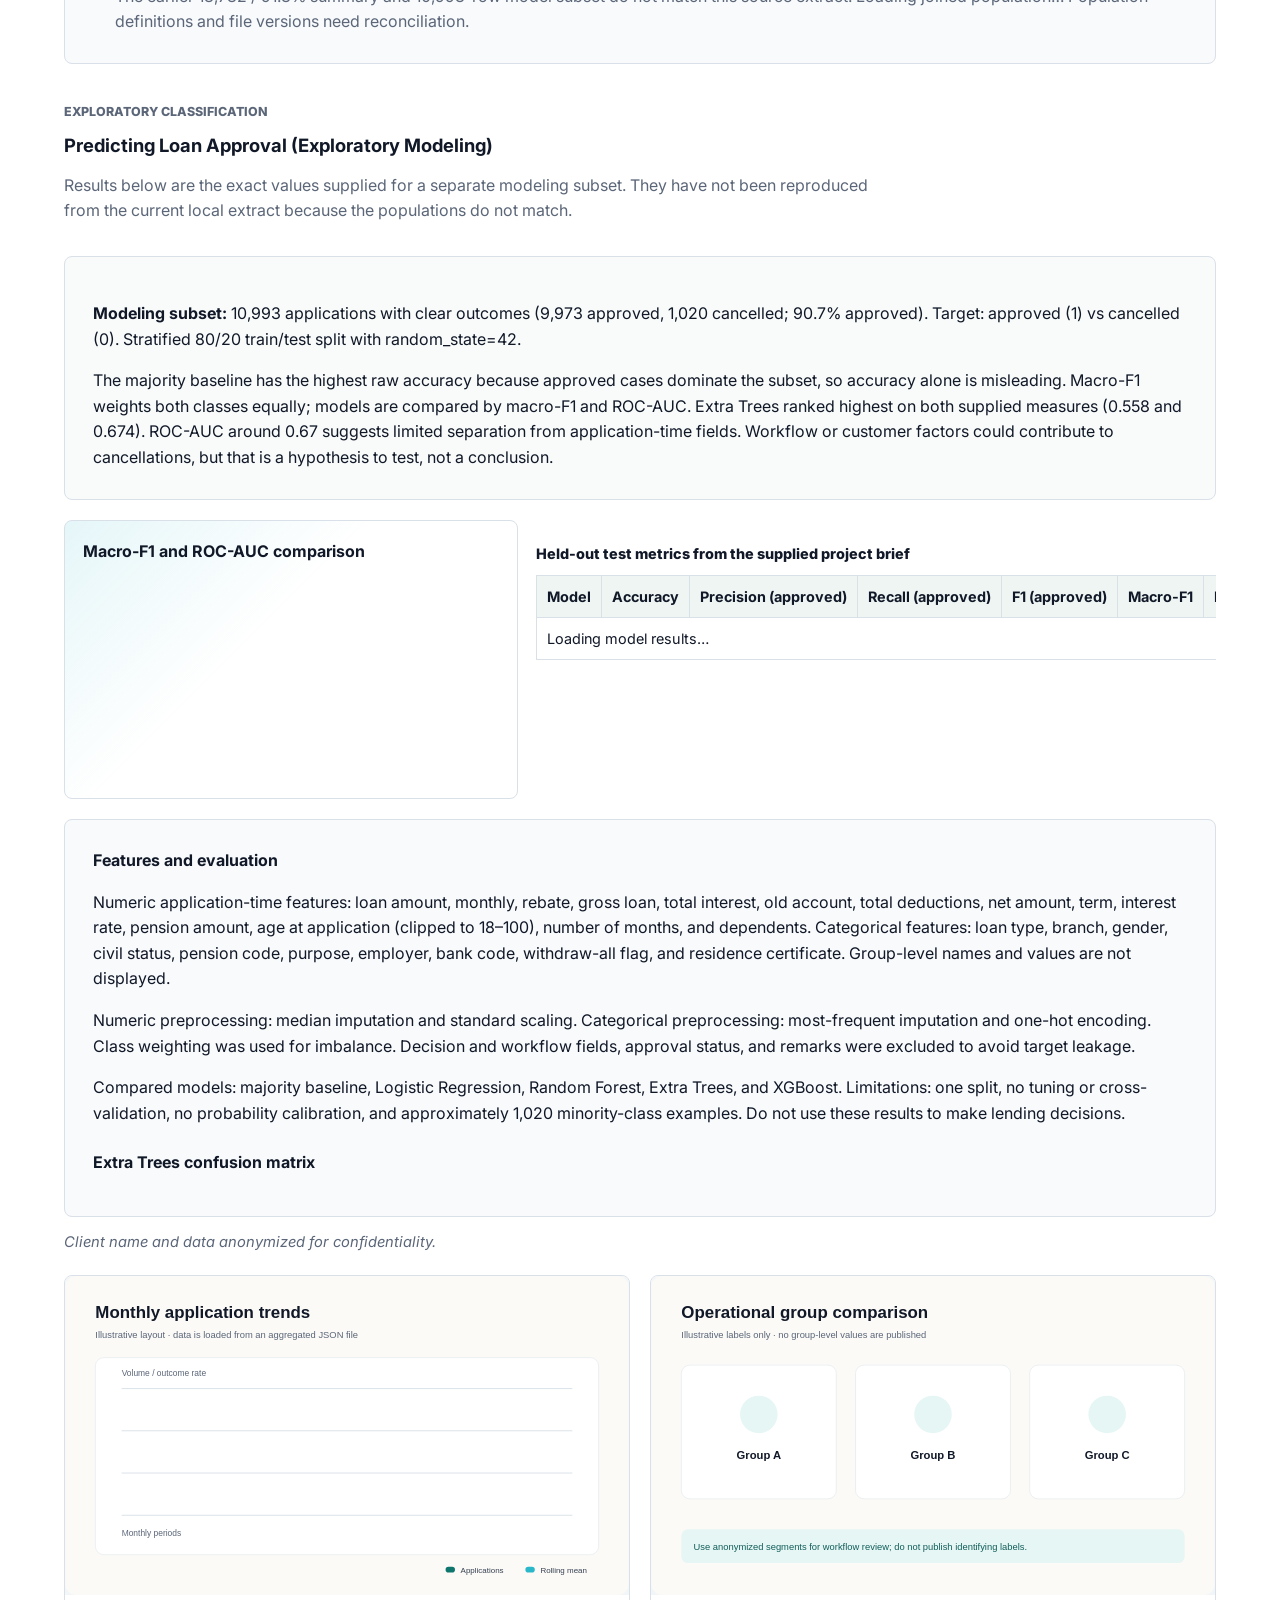
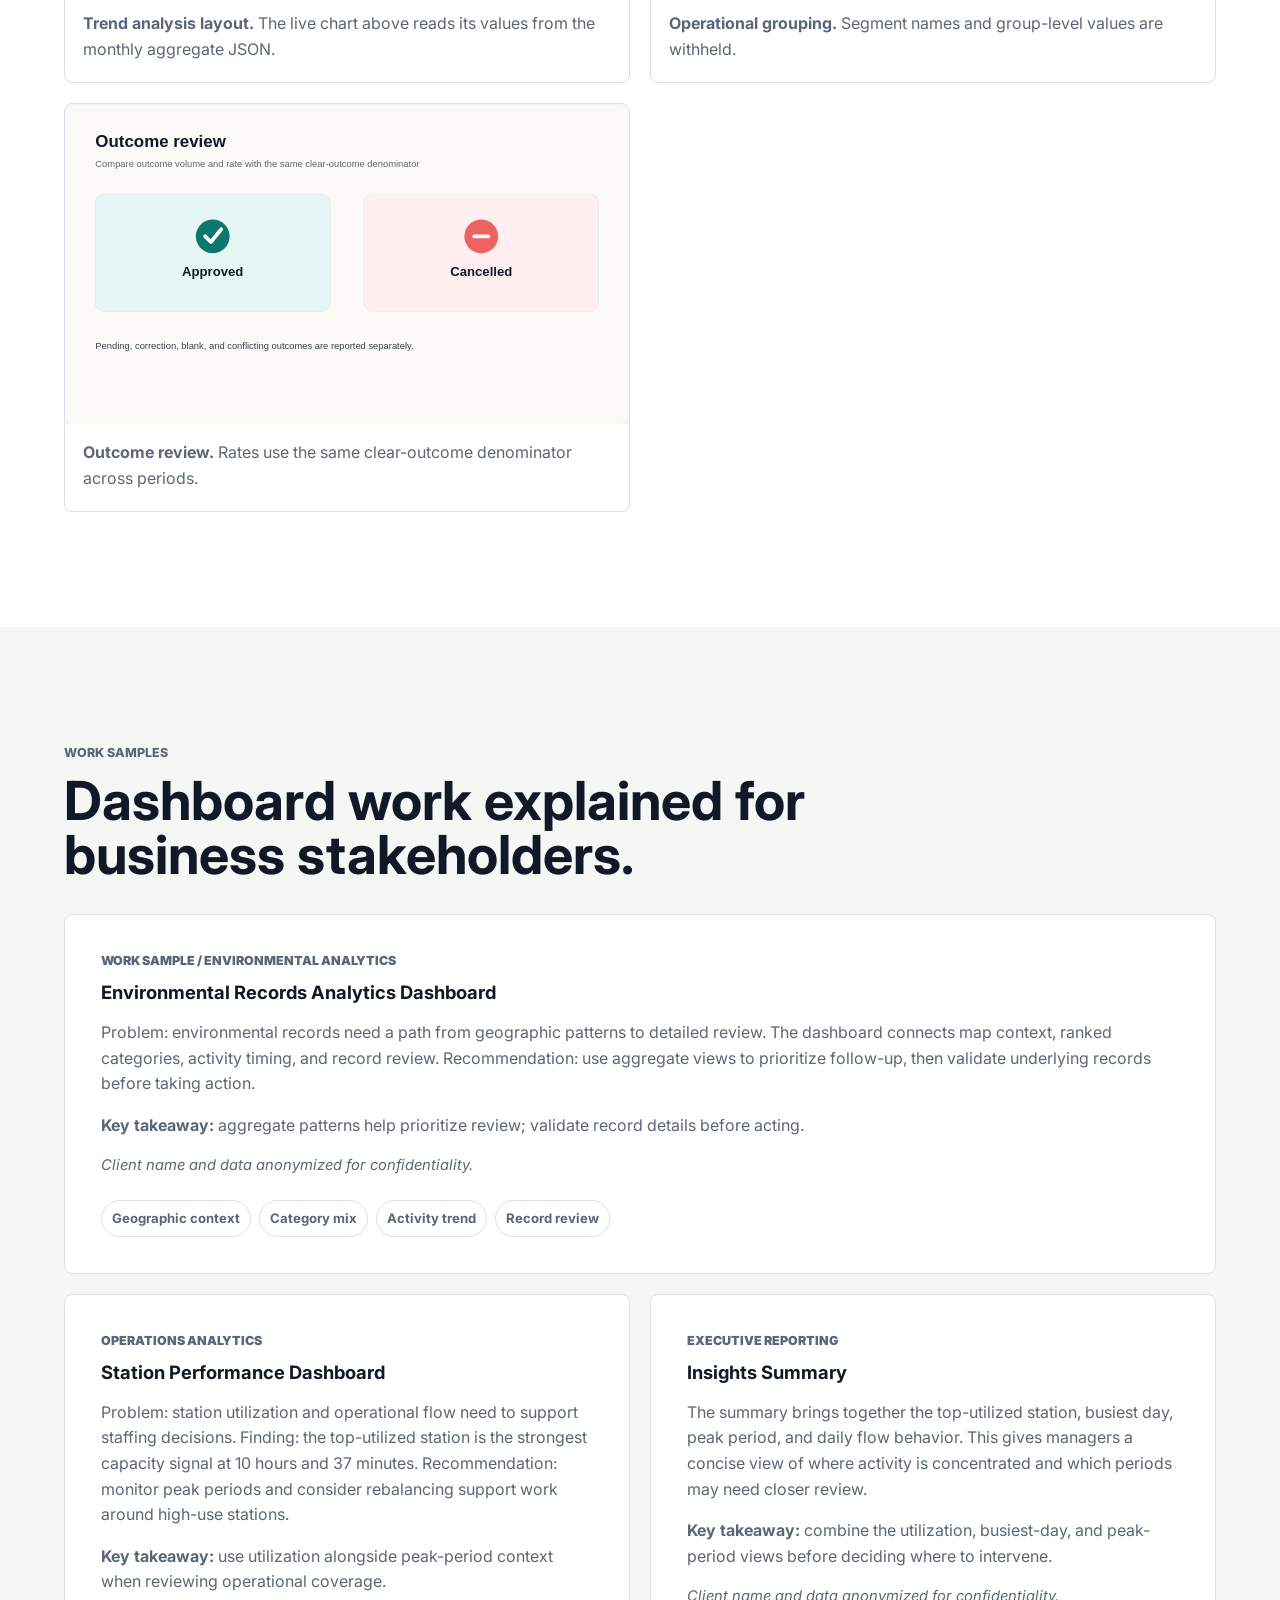
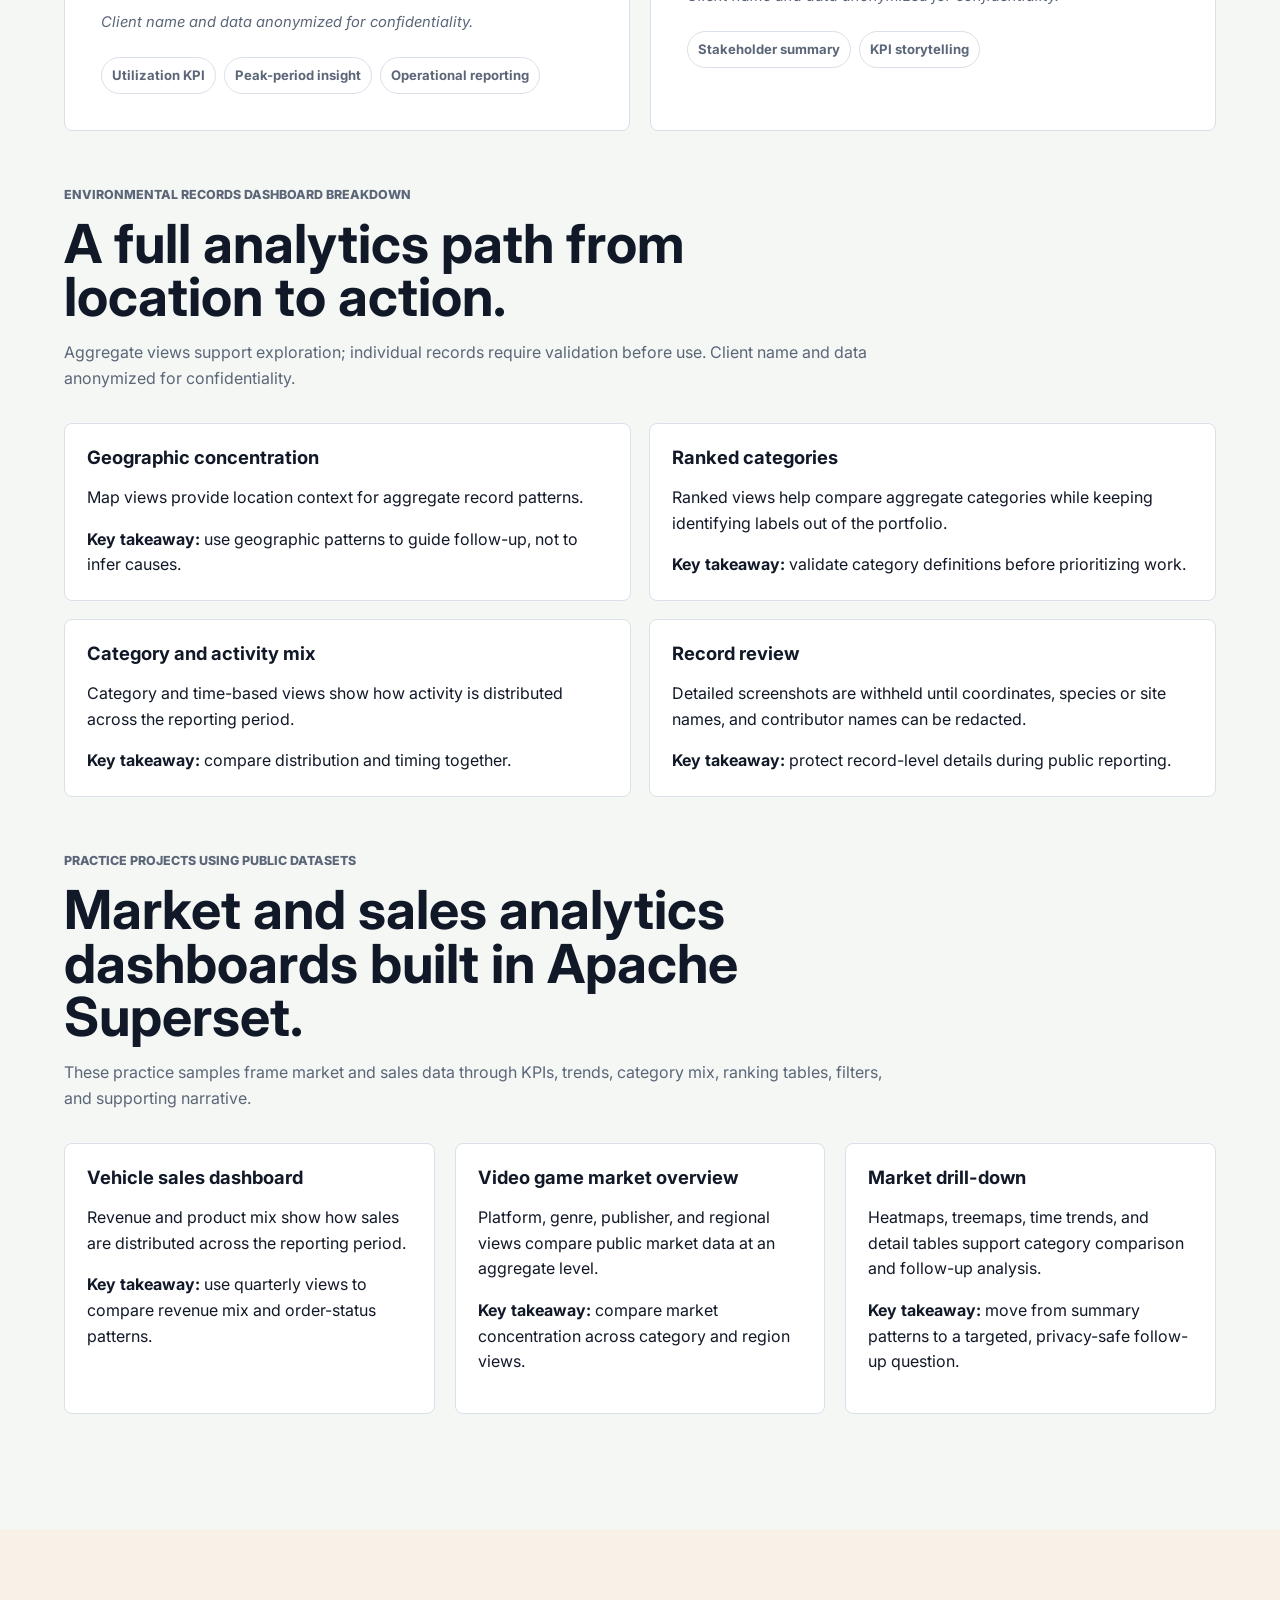
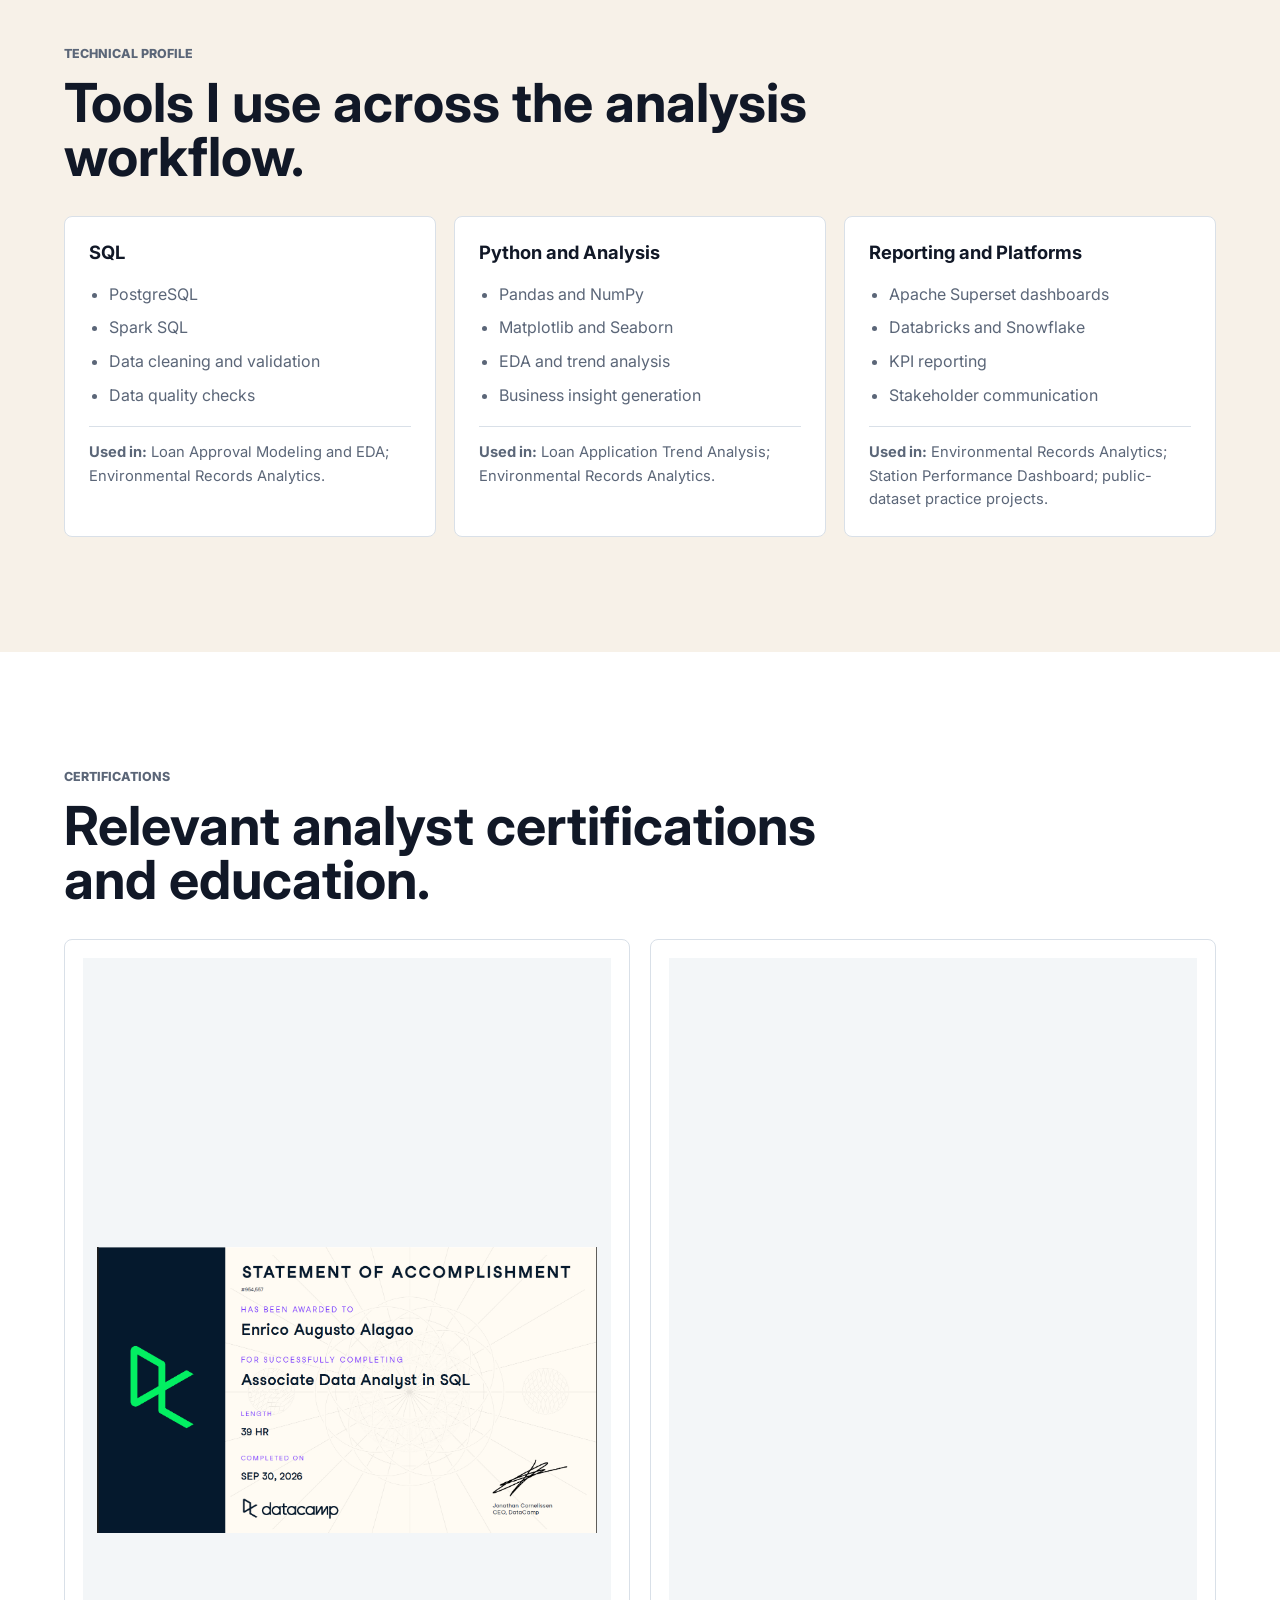
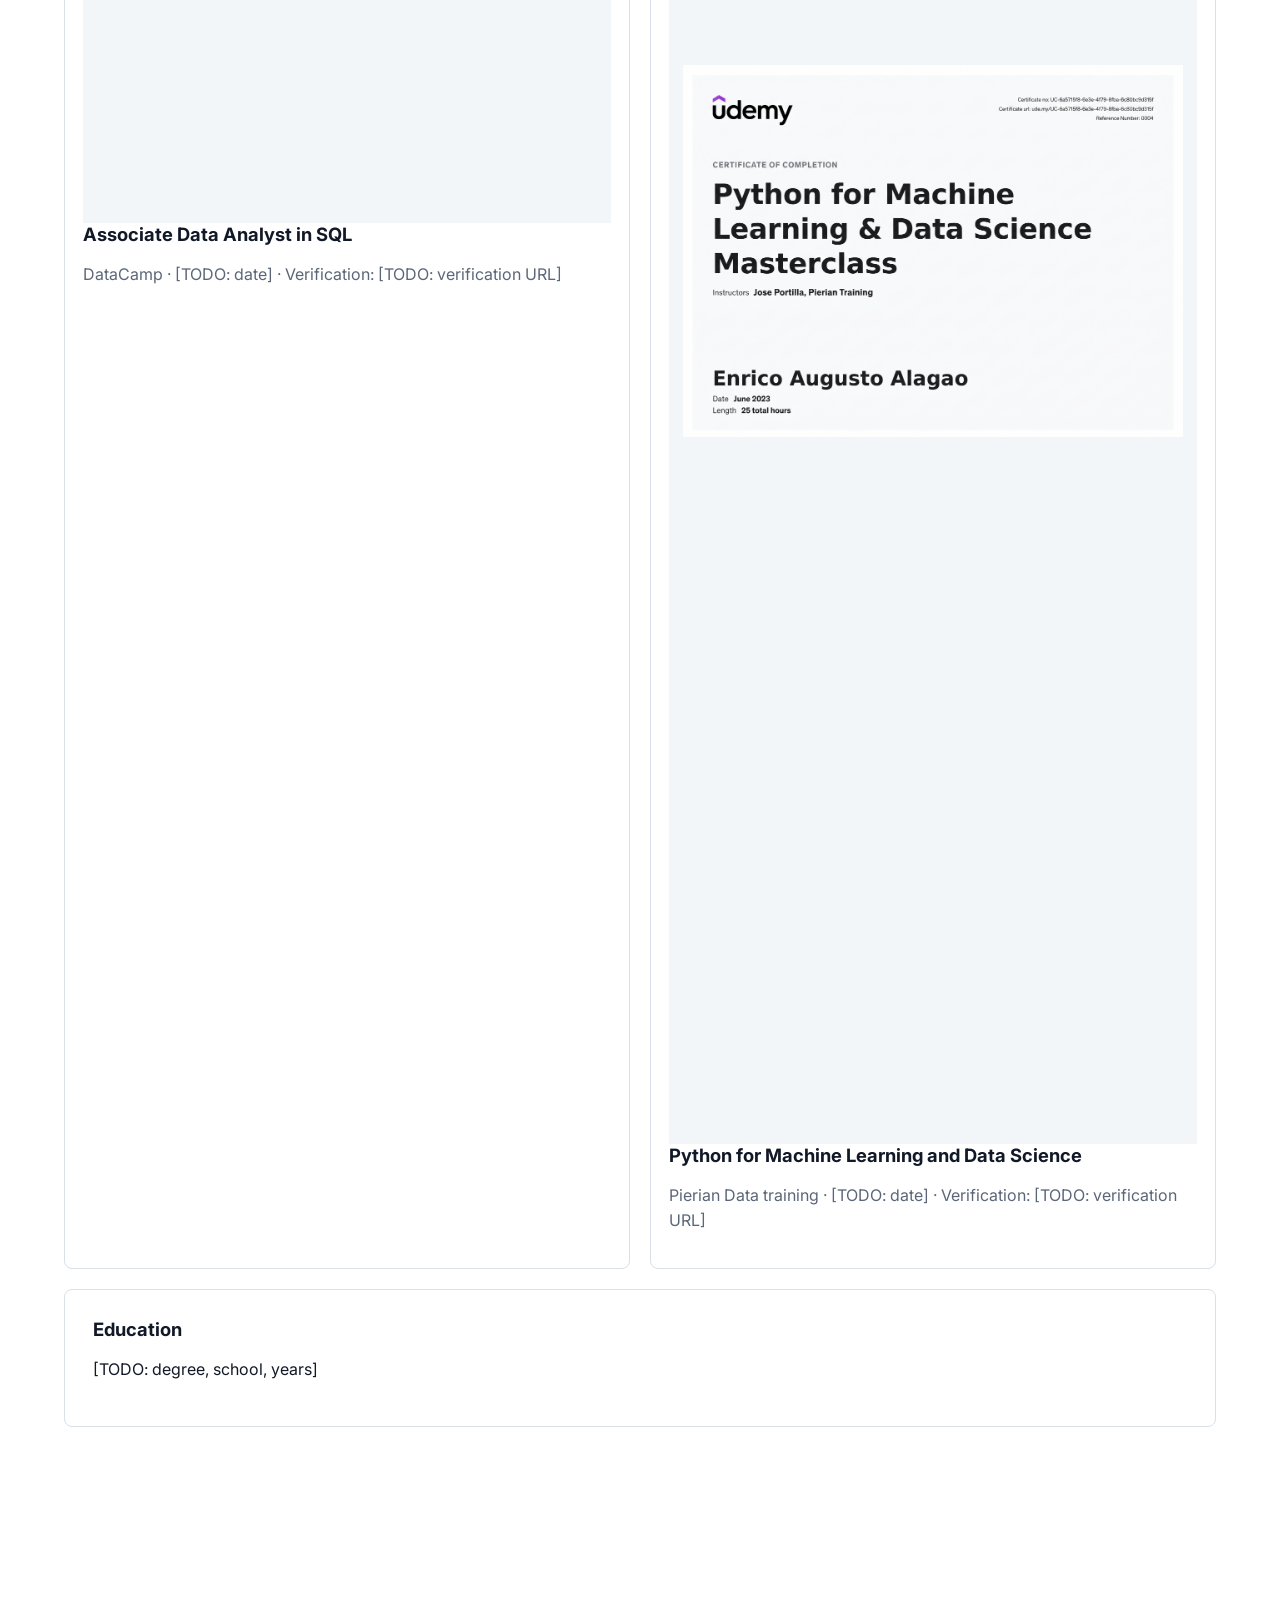
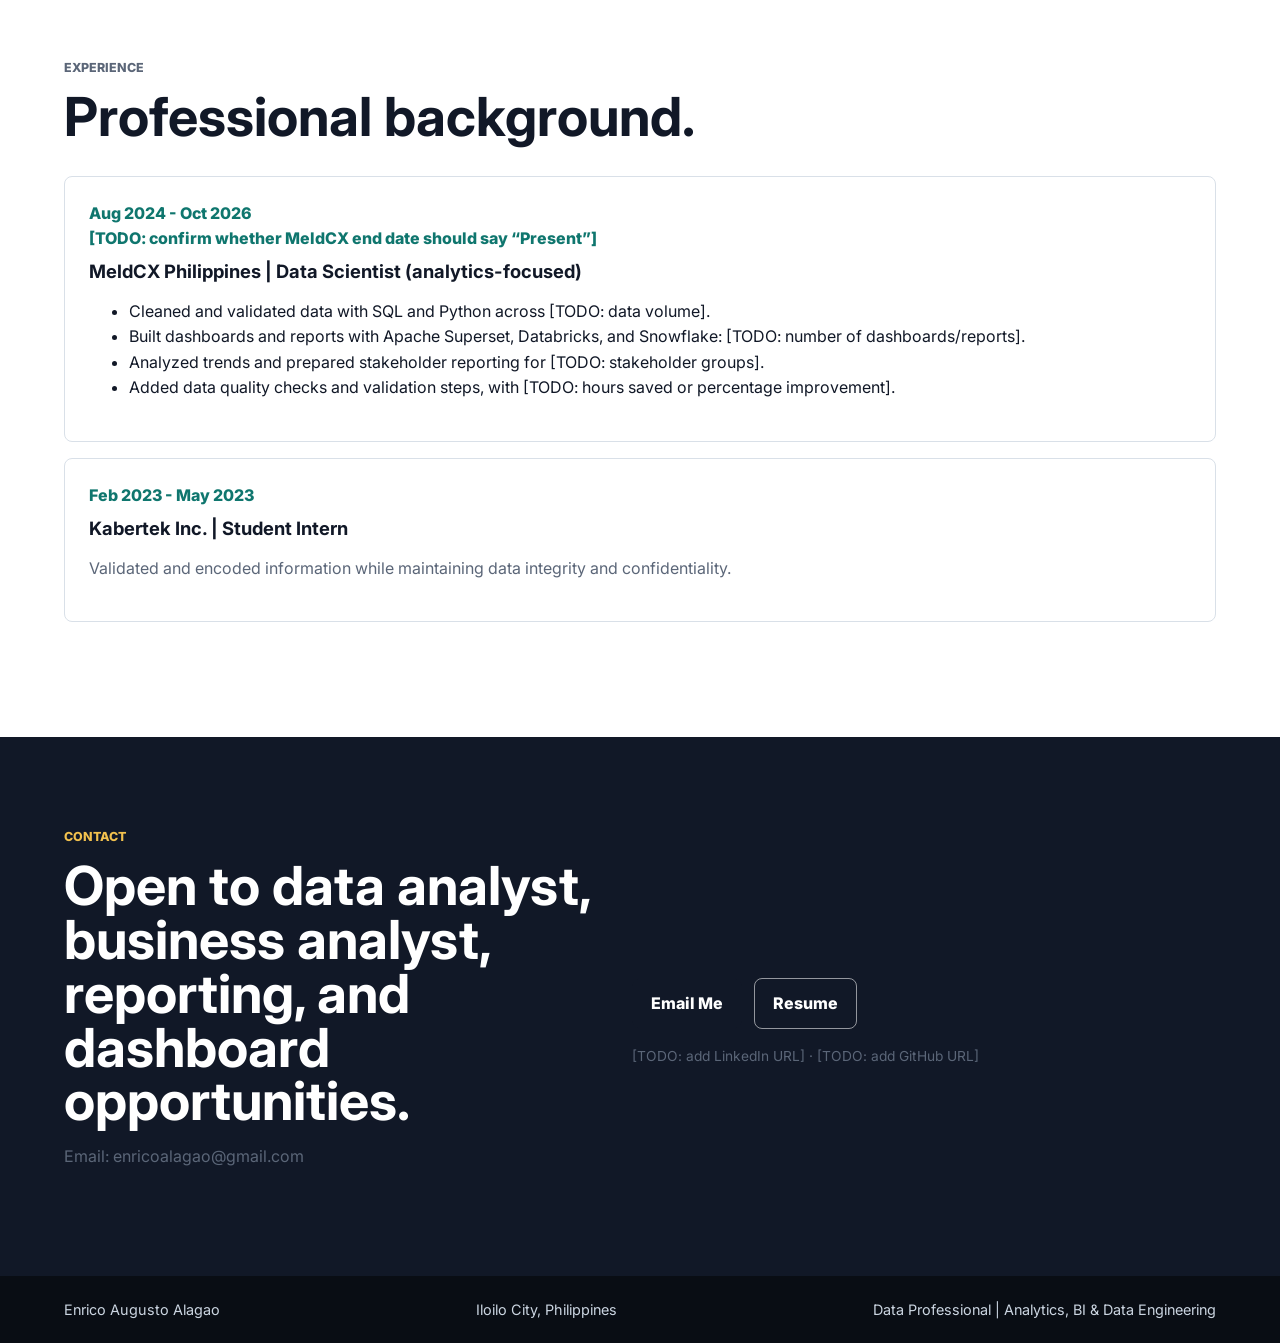
==== commit 4d477fef: "Refresh portfolio content and accessibility" ====
--- a/index.html
+++ b/index.html
@@ -3,412 +3,323 @@
   <head>
     <meta charset="utf-8" />
     <meta name="viewport" content="width=device-width, initial-scale=1" />
-    <title>Enrico Augusto Alagao | Data Analyst Portfolio</title>
-    <meta
-      name="description"
-      content="Portfolio of Enrico Augusto Alagao, a Data Analyst and Business Analyst focused on SQL, dashboards, reporting, KPIs, and stakeholder insights."
-    />
+    <title>Enrico Augusto Alagao | Analytics, BI &amp; Data Engineering</title>
+    <meta name="description" content="Portfolio of Enrico Augusto Alagao, a data professional working across analytics, business intelligence, data engineering, reporting, and stakeholder insights." />
+    <link rel="canonical" href="https://enrico1551.github.io/" />
+    <meta property="og:type" content="website" />
+    <meta property="og:title" content="Enrico Augusto Alagao | Analytics, BI &amp; Data Engineering" />
+    <meta property="og:description" content="Data analytics, BI, data engineering, dashboards, reporting, and business insights." />
+    <meta property="og:url" content="https://enrico1551.github.io/" />
+    <meta property="og:image" content="https://enrico1551.github.io/assets/portrait.jpg" />
+    <meta name="twitter:card" content="summary_large_image" />
+    <meta name="twitter:title" content="Enrico Augusto Alagao | Analytics, BI &amp; Data Engineering" />
+    <meta name="twitter:description" content="Data analytics, BI, data engineering, dashboards, reporting, and business insights." />
+    <meta name="twitter:image" content="https://enrico1551.github.io/assets/portrait.jpg" />
+    <link rel="icon" href="assets/favicon.svg" type="image/svg+xml" />
     <link rel="preconnect" href="https://fonts.googleapis.com" />
     <link rel="preconnect" href="https://fonts.gstatic.com" crossorigin />
-    <link
-      href="https://fonts.googleapis.com/css2?family=Inter:wght@400;500;600;700;800&display=swap"
-      rel="stylesheet"
-    />
+    <link href="https://fonts.googleapis.com/css2?family=Inter:wght@400;500;600;700;800&display=swap" rel="stylesheet" />
     <link rel="stylesheet" href="styles.css" />
   </head>
   <body>
     <header class="site-header">
       <a class="brand" href="#top" aria-label="Go to top">
-        <span class="brand-mark">EA</span>
-        <span>Enrico Alagao</span>
+        <span class="brand-mark">EA</span><span>Enrico Alagao</span>
       </a>
       <nav class="nav-links" aria-label="Primary navigation">
-        <a href="#pearth">Pearth</a>
-        <a href="#work">Work</a>
-        <a href="#certs">Certs</a>
-        <a href="#contact">Contact</a>
+        <a href="#projects">Projects</a><a href="#work">Work</a><a href="#about">About</a>
+        <a href="#certs">Certs</a><a href="#experience">Experience</a><a href="#contact">Contact</a>
       </nav>
     </header>
 
     <main id="top">
-      <section class="hero section-band">
+      <section class="hero section-band" aria-labelledby="hero-title">
         <div class="hero-copy">
-          <p class="eyebrow">Data Analyst | Business Analyst</p>
-          <h1>Dashboards, reports, and business insights from raw data.</h1>
-          <p class="hero-lede">
-            I turn raw data into dashboards, reports, KPI tracking, and decisions for
-            non-technical stakeholders. My core stack includes SQL, Python, Apache
-            Superset, Databricks, and Snowflake for analysis, validation, and reporting.
-          </p>
+          <p class="eyebrow">Data Professional | Analytics, BI &amp; Data Engineering</p>
+          <h1 id="hero-title">Dashboards, reports, and business insights from raw data.</h1>
+          <p class="hero-lede">I turn raw data into dashboards, reports, KPI tracking, and decisions for non-technical stakeholders. My core stack includes SQL, Python, Apache Superset, Databricks, and Snowflake for analysis, validation, and reporting.</p>
           <div class="hero-actions">
-            <a class="button primary" href="#pearth">View Work Samples</a>
-            <a class="button ghost" href="Enrico_Alagao_Resume.docx">Download Resume</a>
-          </div>
+            <a class="button primary" href="#projects">View Work Samples</a>
+            <a class="button ghost resume-download" href="Enrico_Alagao_Resume.pdf" data-fallback="Enrico_Alagao_Resume.docx">Download Resume (PDF)</a>
+          </div>
+          <p class="availability todo">[TODO: availability line, e.g. “Available from YYYY-MM-DD”]</p>
           <div class="quick-stats" aria-label="Career highlights">
-            <div>
-              <strong>Aug 2024-Oct 2026</strong>
-              <span>Data Scientist at MeldCX Philippines</span>
-            </div>
-            <div>
-              <strong>SQL + Python + ETL</strong>
-              <span>Cleaning, validation, modeling, and analysis</span>
-            </div>
-            <div>
-              <strong>Superset + BI</strong>
-              <span>Dashboards, KPIs, and stakeholder reporting</span>
-            </div>
+            <div><strong>Aug 2024–Oct 2026</strong><span>Data Scientist · analytics-focused work</span></div>
+            <div><strong>SQL + Python</strong><span>Data cleaning, validation, and analysis</span></div>
+            <div><strong>Superset + BI</strong><span>Dashboards, KPIs, and stakeholder reporting</span></div>
           </div>
         </div>
         <figure class="hero-portrait">
-          <img src="assets/portrait.jpg" alt="Portrait of Enrico Augusto Alagao" />
+          <img src="assets/portrait.jpg" alt="Portrait of Enrico Augusto Alagao" width="2000" height="3008" fetchpriority="high" decoding="async" />
         </figure>
       </section>
 
-      <section class="section intro-grid">
-        <div>
-          <p class="eyebrow">Profile</p>
-          <h2>Analysis for teams that need decisions, not just charts.</h2>
-        </div>
-        <div class="service-grid">
-          <article>
-            <span class="service-icon">SQL</span>
-            <h3>Data Preparation</h3>
-            <p>Extract, transform, validate, and prepare datasets with SQL and Python.</p>
-          </article>
-          <article>
-            <span class="service-icon">BI</span>
-            <h3>Dashboard Reporting</h3>
-            <p>Build KPI views in Apache Superset, Databricks, Snowflake, and BI workflows.</p>
-          </article>
-          <article>
-            <span class="service-icon">KPI</span>
-            <h3>Business Insights</h3>
-            <p>Translate findings into clear summaries, recommendations, and stakeholder reporting.</p>
-          </article>
-        </div>
-      </section>
-
-      <section class="section pearth-section" id="pearth">
+      <section class="section intro-grid" id="about" aria-labelledby="about-title">
+        <div><p class="eyebrow">About me</p><h2 id="about-title">Analysis for teams that need decisions, not just charts.</h2></div>
+        <div class="about-copy" data-editable="true">
+          <!-- Editable copy: update this paragraph directly in index.html. -->
+          <p>I work with SQL and Python alongside Superset, Databricks, and Snowflake. I turn data into clear decisions for non-technical stakeholders through analysis, dashboards, and reporting. I am especially interested in lending, operations, and environmental analytics. I am looking for data analyst, business analyst, reporting, and dashboard roles.</p>
+        </div>
+      </section>
+
+      <section class="section loan-project-section" id="projects" aria-labelledby="loan-title">
         <div class="section-heading compact">
           <p class="eyebrow">Work Project / Lending Analytics</p>
-          <h2>Pearth Loan Approval Modeling and EDA</h2>
-          <p>
-            Problem: lending stakeholders need to understand approval outcomes, cancellations,
-            branch performance, loan-type behavior, and monthly demand movement without exposing
-            borrower details. Finding: the project summarizes 18,782 clear outcomes with a 91.3%
-            approval rate and PHP 906.3M approved. Recommendation: monitor demand spikes,
-            cancellations, branch patterns, and approval-rate movement together to support
-            lending decisions.
-          </p>
-        </div>
-        <div class="metric-row light">
-          <div>
-            <span>Clear Outcomes</span>
-            <strong>18,782</strong>
-          </div>
-          <div>
-            <span>Approval Rate</span>
-            <strong>91.3%</strong>
-          </div>
-          <div>
-            <span>Average Loan</span>
-            <strong>PHP 54.2k</strong>
-          </div>
-          <div>
-            <span>Approved Amount</span>
-            <strong>PHP 906.3M</strong>
-          </div>
-        </div>
-        <div class="analysis-grid">
-          <article class="analysis-card wide">
-            <img src="assets/pearth-trend-analysis.svg" alt="Pearth monthly loan trend analysis" />
-            <div>
-              <h3>Trend Analysis</h3>
-              <p>
-                Problem: application volume and approval health need to be reviewed together.
-                Finding: May 2025 shows a major demand spike while approval performance remains
-                strong. Recommendation: plan staffing and document-review capacity before high
-                volume creates bottlenecks or cancellation risk.
-              </p>
-            </div>
-          </article>
-          <article class="analysis-card">
-            <img src="assets/pearth-branch-insight.svg" alt="Pearth branch demand and approval insight" />
-            <div>
-              <h3>Branch Decision Support</h3>
-              <p>
-                Problem: branch activity needs prioritization. Finding: high-volume branches
-                can affect the most applications. Recommendation: review branch workflows first
-                where volume is highest and use approval-rate differences for coaching or process review.
-              </p>
-            </div>
-          </article>
-          <article class="analysis-card">
-            <img src="assets/pearth-decision-support.svg" alt="Pearth approval decision support chart" />
-            <div>
-              <h3>Approval Drivers</h3>
-              <p>
-                Problem: stakeholders need to know which loan types convert well. Finding:
-                product-level approval patterns show conversion differences. Recommendation:
-                review unclear requirements, customer education, or risk-policy fit where conversion is weaker.
-              </p>
-            </div>
-          </article>
-        </div>
-      </section>
-
-      <section class="section section-split" id="work">
+          <h2 id="loan-title">Loan Approval Modeling and EDA</h2>
+          <p>This project reviews application outcomes and monthly demand using aggregate data. No borrower-level or group-identifying detail is published.</p>
+        </div>
+        <div class="population-note" id="populationNote">
+          <h3>Population definitions</h3>
+          <p>The earlier portfolio summary reports 18,782 clear outcomes and 91.3% approval. The exploratory modeling brief reports a separate 10,993-application subset (9,973 approved, 1,020 cancelled; 90.7%). Current local source files produce a different population; these figures are attributed to their original analysis versions and should not be combined.</p>
+          <p id="sourcePopulationSummary" aria-live="polite">Loading aggregate source summary…</p>
+          <p class="confidential-note">Client name and data anonymized for confidentiality.</p>
+        </div>
+
+        <section class="trend-dashboard" id="trend-analysis" aria-labelledby="trend-title">
+          <div class="section-heading compact">
+            <p class="eyebrow">Monthly demand and outcome review</p>
+            <h3 id="trend-title">Loan Application Trend Analysis</h3>
+            <p>Monthly application counts, clear outcomes, and approval rate. Partial edge months are flagged; missing periods are shown as gaps rather than zero activity.</p>
+          </div>
+          <div class="trend-controls">
+            <label for="trendYearFilter">Filter by year</label>
+            <select id="trendYearFilter"><option value="all">All available periods</option></select>
+            <span id="trendRange" class="muted" aria-live="polite">Loading date range…</span>
+          </div>
+          <div class="metric-row light trend-kpis" aria-live="polite">
+            <div><span>Applications</span><strong id="kpiApplications">—</strong></div>
+            <div><span>Approved</span><strong id="kpiApproved">—</strong></div>
+            <div><span>Cancelled</span><strong id="kpiCancelled">—</strong></div>
+            <div><span>Approval rate</span><strong id="kpiRate">—</strong></div>
+            <div><span>Unknown / pending</span><strong id="kpiUnknown">—</strong></div>
+            <div><span>Period change</span><strong id="kpiChange">—</strong></div>
+          </div>
+          <p class="formula-note">Applications count distinct application IDs. Approval rate = approved ÷ (approved + cancelled); unknown and ambiguous outcomes are reported separately. Period change compares adjacent, non-partial months.</p>
+
+          <div class="trend-charts">
+            <article class="chart-panel f1-panel">
+              <h4>Application volume</h4>
+              <p class="chart-note">Monthly application counts and trailing 3-month average.</p>
+              <canvas id="trendVolumeChart" width="960" height="320" role="img" aria-label="Monthly application volume and three-month average"></canvas>
+              <output id="trendVolumeTooltip" class="chart-tooltip" aria-live="polite">Point to a month for details. The table below provides keyboard-accessible values.</output>
+            </article>
+            <article class="chart-panel f1-panel">
+              <h4>Approved and cancelled applications</h4>
+              <p class="chart-note">Outcome counts use the same application population and period.</p>
+              <canvas id="trendOutcomeChart" width="960" height="320" role="img" aria-label="Monthly approved and cancelled application counts"></canvas>
+              <output id="trendOutcomeTooltip" class="chart-tooltip" aria-live="polite">Point to a month for details.</output>
+            </article>
+            <article class="chart-panel f1-panel wide">
+              <h4>Approval rate by month</h4>
+              <p class="chart-note">Approved ÷ (approved + cancelled); unknown and ambiguous outcomes are excluded.</p>
+              <canvas id="trendRateChart" width="960" height="320" role="img" aria-label="Monthly approval rate among clear outcomes"></canvas>
+              <output id="trendRateTooltip" class="chart-tooltip" aria-live="polite">Point to a month for details.</output>
+            </article>
+          </div>
+
+          <div class="story-grid" aria-live="polite">
+            <article><h4>What happened</h4><p id="storyWhat">Loading calculated highlights…</p></article>
+            <article><h4>Why it might matter</h4><p>Higher monthly volume may affect review capacity, while the approval rate measures a different part of the workflow. These are separate signals, not evidence of cause.</p></article>
+            <article><h4>What to investigate next</h4><p>Compare higher-volume periods with queue age and processing time before attributing changes to staffing, policy, or customer behavior. Those drivers are not present in this aggregate extract.</p></article>
+          </div>
+
+          <details class="data-table-details">
+            <summary>View monthly aggregate data</summary>
+            <div class="table-scroll">
+              <table>
+                <caption>Monthly application counts and rates from the supplied local extract</caption>
+                <thead><tr><th scope="col">Month</th><th scope="col">Applications</th><th scope="col">Approved</th><th scope="col">Cancelled</th><th scope="col">Unknown / pending</th><th scope="col">Approval rate</th><th scope="col">3-month average</th><th scope="col">Change</th><th scope="col">Coverage</th></tr></thead>
+                <tbody id="trendTableBody"><tr><td colspan="9">Loading aggregate data…</td></tr></tbody>
+              </table>
+            </div>
+          </details>
+
+          <div class="methodology">
+            <h4>Methodology and limitations</h4>
+            <ul>
+              <li>Source date: <code>Trans Date</code>, parsed strictly as m/d/yyyy. <span id="trendDateAudit">Loading date validation…</span></li>
+              <li><span id="duplicateSummary">Loading duplicate and outcome checks…</span></li>
+              <li><span id="seasonalitySummary">Loading period coverage and seasonality note…</span></li>
+              <li>Monthly totals include unknown/pending outcomes. Approval rate excludes unknown and ambiguous outcomes. Partial date-range edge months are excluded from period-change and moving-average calculations.</li>
+              <li>The earlier 18,782 / 91.3% summary and 10,993-row model subset do not match this source extract. <span id="joinedPopulationSummary">Loading joined population…</span> Population definitions and file versions need reconciliation.</li>
+            </ul>
+          </div>
+        </section>
+
+        <section class="modeling-section" aria-labelledby="model-title">
+          <div class="section-heading compact">
+            <p class="eyebrow">Exploratory classification</p>
+            <h3 id="model-title">Predicting Loan Approval (Exploratory Modeling)</h3>
+            <p>Results below are the exact values supplied for a separate modeling subset. They have not been reproduced from the current local extract because the populations do not match.</p>
+          </div>
+          <div class="model-summary">
+            <p><strong>Modeling subset:</strong> 10,993 applications with clear outcomes (9,973 approved, 1,020 cancelled; 90.7% approved). Target: approved (1) vs cancelled (0). Stratified 80/20 train/test split with random_state=42.</p>
+            <p>The majority baseline has the highest raw accuracy because approved cases dominate the subset, so accuracy alone is misleading. Macro-F1 weights both classes equally; models are compared by macro-F1 and ROC-AUC. Extra Trees ranked highest on both supplied measures (0.558 and 0.674). ROC-AUC around 0.67 suggests limited separation from application-time fields. Workflow or customer factors could contribute to cancellations, but that is a hypothesis to test, not a conclusion.</p>
+          </div>
+          <div class="model-grid">
+            <article class="chart-panel f1-panel">
+              <h4>Macro-F1 and ROC-AUC comparison</h4>
+              <canvas id="modelMetricsChart" width="960" height="360" role="img" aria-label="Model comparison using macro F1 and ROC AUC from the supplied results JSON"></canvas>
+            </article>
+            <div class="table-scroll">
+              <table>
+                <caption>Held-out test metrics from the supplied project brief</caption>
+                <thead><tr><th scope="col">Model</th><th scope="col">Accuracy</th><th scope="col">Precision (approved)</th><th scope="col">Recall (approved)</th><th scope="col">F1 (approved)</th><th scope="col">Macro-F1</th><th scope="col">ROC-AUC</th></tr></thead>
+                <tbody id="modelMetricsBody"><tr><td colspan="7">Loading model results…</td></tr></tbody>
+              </table>
+            </div>
+          </div>
+          <div class="model-details">
+            <h4>Features and evaluation</h4>
+            <p>Numeric application-time features: loan amount, monthly, rebate, gross loan, total interest, old account, total deductions, net amount, term, interest rate, pension amount, age at application (clipped to 18–100), number of months, and dependents. Categorical features: loan type, branch, gender, civil status, pension code, purpose, employer, bank code, withdraw-all flag, and residence certificate. Group-level names and values are not displayed.</p>
+            <p>Numeric preprocessing: median imputation and standard scaling. Categorical preprocessing: most-frequent imputation and one-hot encoding. Class weighting was used for imbalance. Decision and workflow fields, approval status, and remarks were excluded to avoid target leakage.</p>
+            <p>Compared models: majority baseline, Logistic Regression, Random Forest, Extra Trees, and XGBoost. Limitations: one split, no tuning or cross-validation, no probability calibration, and approximately 1,020 minority-class examples. Do not use these results to make lending decisions.</p>
+            <h4>Extra Trees confusion matrix</h4>
+            <div id="confusionMatrix" class="todo" aria-live="polite"></div>
+          </div>
+          <p class="confidential-note">Client name and data anonymized for confidentiality.</p>
+        </section>
+
+        <div class="analysis-grid schematic-grid" aria-label="Illustrative project diagrams">
+          <figure class="analysis-card">
+            <button class="lightbox-trigger" type="button" aria-label="Enlarge monthly trend analysis illustration" data-caption="Illustrative monthly trend layout; values are loaded from the aggregate data file."><img src="assets/loan-trend-analysis.svg" alt="Illustrative monthly application and rolling-average chart layout, with no values shown" width="1200" height="680" loading="lazy" decoding="async" /></button>
+            <figcaption><strong>Trend analysis layout.</strong> The live chart above reads its values from the monthly aggregate JSON.</figcaption>
+          </figure>
+          <figure class="analysis-card">
+            <button class="lightbox-trigger" type="button" aria-label="Enlarge anonymized operations grouping illustration" data-caption="Illustrative group labels only; no group-level values are published."><img src="assets/loan-group-insight.svg" alt="Illustrative anonymized group comparison with no group-level values" width="1200" height="680" loading="lazy" decoding="async" /></button>
+            <figcaption><strong>Operational grouping.</strong> Segment names and group-level values are withheld.</figcaption>
+          </figure>
+          <figure class="analysis-card">
+            <button class="lightbox-trigger" type="button" aria-label="Enlarge outcome decision support illustration" data-caption="Illustrative outcome categories; unknown or ambiguous outcomes remain separate."><img src="assets/loan-decision-support.svg" alt="Illustration of approved, cancelled, and separately reported unknown outcomes" width="1200" height="680" loading="lazy" decoding="async" /></button>
+            <figcaption><strong>Outcome review.</strong> Rates use the same clear-outcome denominator across periods.</figcaption>
+          </figure>
+        </div>
+      </section>
+
+      <section class="section section-split" id="work" aria-labelledby="work-title">
         <div class="section-heading">
-          <p class="eyebrow">Work Samples</p>
-          <h2>Dashboard work explained for business stakeholders.</h2>
+          <div><p class="eyebrow">Work Samples</p><h2 id="work-title">Dashboard work explained for business stakeholders.</h2></div>
         </div>
         <div class="project-grid">
-          <article class="project-card featured komunitree-feature">
-            <div class="project-media tall">
-              <img src="assets/komunitree-world-map.jpg" alt="Komunitree world map dashboard view" />
-            </div>
+          <article class="project-card featured environmental-feature">
             <div class="project-content">
-              <p class="project-kicker">Work Sample / Data Product</p>
-              <h3>Komunitree Analytics Dashboard</h3>
-              <p>
-                Problem: environmental records need a dashboard path from location to
-                detail. Finding: the view connects map clusters, ranked entities, species
-                mix, activity timing, and row-level evidence. Recommendation: prioritize
-                field validation in active map clusters, then use detail records to plan
-                follow-up.
-              </p>
-              <div class="tag-row">
-                <span>World map</span>
-                <span>Species mix</span>
-                <span>Event trend</span>
-                <span>Drill-down table</span>
-              </div>
-            </div>
-          </article>
-
-          <article class="project-card featured">
-            <div class="project-media">
-              <img src="assets/station-performance.png" alt="Station performance dashboard chart" />
-            </div>
+              <p class="project-kicker">Work Sample / Environmental Analytics</p>
+              <h3>Environmental Records Analytics Dashboard</h3>
+              <p>Problem: environmental records need a path from geographic patterns to detailed review. The dashboard connects map context, ranked categories, activity timing, and record review. Recommendation: use aggregate views to prioritize follow-up, then validate underlying records before taking action.</p>
+              <p class="key-takeaway"><strong>Key takeaway:</strong> aggregate patterns help prioritize review; validate record details before acting.</p>
+              <p class="confidential-note">Client name and data anonymized for confidentiality.</p>
+              <div class="tag-row"><span>Geographic context</span><span>Category mix</span><span>Activity trend</span><span>Record review</span></div>
+            </div>
+          </article>
+          <article class="project-card">
             <div class="project-content">
               <p class="project-kicker">Operations Analytics</p>
-              <h3>Starbucks Station Performance</h3>
-              <p>
-                Problem: station utilization and operational flow need to be visible for
-                staffing and support decisions. Finding: Espresso is the strongest capacity
-                signal at 10 hours and 37 minutes. Recommendation: monitor peak periods and
-                rebalance support work around high-use stations.
-              </p>
-              <div class="tag-row">
-                <span>Utilization KPI</span>
-                <span>Peak-period insight</span>
-                <span>Operational reporting</span>
-              </div>
-            </div>
-          </article>
-
+              <h3>Station Performance Dashboard</h3>
+              <p>Problem: station utilization and operational flow need to support staffing decisions. Finding: the top-utilized station is the strongest capacity signal at 10 hours and 37 minutes. Recommendation: monitor peak periods and consider rebalancing support work around high-use stations.</p>
+              <p class="key-takeaway"><strong>Key takeaway:</strong> use utilization alongside peak-period context when reviewing operational coverage.</p>
+              <p class="confidential-note">Client name and data anonymized for confidentiality.</p>
+              <div class="tag-row"><span>Utilization KPI</span><span>Peak-period insight</span><span>Operational reporting</span></div>
+            </div>
+          </article>
           <article class="project-card">
-            <div class="project-media">
-              <img src="assets/insights-summary.png" alt="Operational insights summary" />
-            </div>
             <div class="project-content">
               <p class="project-kicker">Executive Reporting</p>
               <h3>Insights Summary</h3>
-              <p>
-                Problem: managers need dashboard findings in plain language. Finding:
-                the summary highlights the most-utilized station, busiest day, peak period,
-                and daily flow behavior. Recommendation: use concise insight summaries to
-                decide where to intervene first.
-              </p>
-              <div class="tag-row">
-                <span>Stakeholder summary</span>
-                <span>KPI storytelling</span>
-              </div>
+              <p>The summary brings together the top-utilized station, busiest day, peak period, and daily flow behavior. This gives managers a concise view of where activity is concentrated and which periods may need closer review.</p>
+              <p class="key-takeaway"><strong>Key takeaway:</strong> combine the utilization, busiest-day, and peak-period views before deciding where to intervene.</p>
+              <p class="confidential-note">Client name and data anonymized for confidentiality.</p>
+              <div class="tag-row"><span>Stakeholder summary</span><span>KPI storytelling</span></div>
             </div>
           </article>
         </div>
 
         <div class="section-heading compact gallery-heading">
-          <p class="eyebrow">Komunitree Dashboard Breakdown</p>
+          <p class="eyebrow">Environmental Records Dashboard Breakdown</p>
           <h2>A full analytics path from location to action.</h2>
-          <p>
-            Problem: stakeholders need to move from map context to record-level evidence.
-            Finding: the dashboard separates location, ranking, category mix, activity,
-            and detailed records. Recommendation: use the map for prioritization and the
-            table for validation before acting.
-          </p>
-        </div>
-        <div class="komunitree-grid">
-          <figure class="komunitree-card wide">
-            <img src="assets/komunitree-world-map.jpg" alt="Komunitree map concentration dashboard" />
-            <figcaption>
-              <strong>Geographic concentration.</strong> The map turns records into
-              location context so stakeholders can identify active areas for field checks
-              and community coordination.
-            </figcaption>
-          </figure>
-          <figure class="komunitree-card">
-            <img src="assets/komunitree-ranking.jpg" alt="Komunitree ranked entity dashboard chart" />
-            <figcaption>
-              <strong>Ranked contributors.</strong> Ranking views show which entities or
-              categories dominate the dataset, so leaders can focus validation on the
-              highest-impact groups.
-            </figcaption>
-          </figure>
-          <figure class="komunitree-card">
-            <img src="assets/komunitree-chart-mix.jpg" alt="Komunitree category and activity charts" />
-            <figcaption>
-              <strong>Category and activity mix.</strong> Pie and time-based charts show
-              whether work is balanced or concentrated in a small set of species, events,
-              or reporting periods.
-            </figcaption>
-          </figure>
-          <figure class="komunitree-card wide">
-            <img src="assets/komunitree-records.jpg" alt="Komunitree detailed records table" />
-            <figcaption>
-              <strong>Record-level evidence.</strong> The drill-down table gives the audit
-              trail behind each chart, including dates, coordinates, species, status, and
-              event details needed for follow-up.
-            </figcaption>
-          </figure>
+          <p>Aggregate views support exploration; individual records require validation before use. Client name and data anonymized for confidentiality.</p>
+        </div>
+        <div class="environmental-grid">
+          <article class="environmental-card"><h3>Geographic concentration</h3><p>Map views provide location context for aggregate record patterns.</p><p class="key-takeaway"><strong>Key takeaway:</strong> use geographic patterns to guide follow-up, not to infer causes.</p></article>
+          <article class="environmental-card"><h3>Ranked categories</h3><p>Ranked views help compare aggregate categories while keeping identifying labels out of the portfolio.</p><p class="key-takeaway"><strong>Key takeaway:</strong> validate category definitions before prioritizing work.</p></article>
+          <article class="environmental-card"><h3>Category and activity mix</h3><p>Category and time-based views show how activity is distributed across the reporting period.</p><p class="key-takeaway"><strong>Key takeaway:</strong> compare distribution and timing together.</p></article>
+          <article class="environmental-card"><h3>Record review</h3><p>Detailed screenshots are withheld until coordinates, species or site names, and contributor names can be redacted.</p><p class="key-takeaway"><strong>Key takeaway:</strong> protect record-level details during public reporting.</p></article>
         </div>
 
         <div class="section-heading compact gallery-heading">
-          <p class="eyebrow">Apache Superset Gallery</p>
+          <p class="eyebrow">Practice projects using public datasets</p>
           <h2>Market and sales analytics dashboards built in Apache Superset.</h2>
-          <p>
-            These samples frame market and sales data through KPIs, trends, category mix,
-            ranking tables, filters, and supporting narrative in one workspace.
-          </p>
-        </div>
-        <div class="media-gallery">
-          <figure>
-            <img src="assets/superset-vehicle-sales.jpg" alt="Apache Superset vehicle sales dashboard" />
-            <figcaption>
-              <strong>Vehicle sales dashboard.</strong> Revenue and product mix reveal
-              which product lines carry the business. Recommendation: use quarterly views
-              to review seasonality and order-status risk.
-            </figcaption>
-          </figure>
-          <figure>
-            <img src="assets/superset-video-game-1.jpg" alt="Apache Superset global video game dashboard overview" />
-            <figcaption>
-              <strong>Video game market analytics.</strong> Platform, genre, publisher,
-              and regional views compare market concentration and show where demand is
-              strongest.
-            </figcaption>
-          </figure>
-          <figure>
-            <img src="assets/superset-video-game-2.jpg" alt="Apache Superset global video game dashboard detail" />
-            <figcaption>
-              <strong>Market drill-down.</strong> Heatmaps, treemaps, time trends, and
-              detail tables support category comparison, trend review, and follow-up
-              analysis.
-            </figcaption>
-          </figure>
-        </div>
-      </section>
-
-      <section class="section skills-section" id="skills">
-        <div class="section-heading compact">
-          <p class="eyebrow">Technical Profile</p>
-          <h2>Tools I use across the analysis workflow.</h2>
-        </div>
+          <p>These practice samples frame market and sales data through KPIs, trends, category mix, ranking tables, filters, and supporting narrative.</p>
+        </div>
+        <div class="media-gallery text-gallery">
+          <article><h3>Vehicle sales dashboard</h3><p>Revenue and product mix show how sales are distributed across the reporting period.</p><p class="key-takeaway"><strong>Key takeaway:</strong> use quarterly views to compare revenue mix and order-status patterns.</p></article>
+          <article><h3>Video game market overview</h3><p>Platform, genre, publisher, and regional views compare public market data at an aggregate level.</p><p class="key-takeaway"><strong>Key takeaway:</strong> compare market concentration across category and region views.</p></article>
+          <article><h3>Market drill-down</h3><p>Heatmaps, treemaps, time trends, and detail tables support category comparison and follow-up analysis.</p><p class="key-takeaway"><strong>Key takeaway:</strong> move from summary patterns to a targeted, privacy-safe follow-up question.</p></article>
+        </div>
+      </section>
+
+      <section class="section skills-section" id="skills" aria-labelledby="skills-title">
+        <div class="section-heading compact"><p class="eyebrow">Technical Profile</p><h2 id="skills-title">Tools I use across the analysis workflow.</h2></div>
         <div class="skills-layout">
-          <div class="skill-column">
-            <h3>SQL</h3>
-            <ul>
-              <li>PostgreSQL</li>
-              <li>Spark SQL</li>
-              <li>Data cleaning and validation</li>
-              <li>Data quality checks</li>
-            </ul>
-          </div>
-          <div class="skill-column">
-            <h3>Python and Analysis</h3>
-            <ul>
-              <li>Pandas and NumPy</li>
-              <li>Matplotlib and Seaborn</li>
-              <li>EDA and trend analysis</li>
-              <li>Business insight generation</li>
-            </ul>
-          </div>
-          <div class="skill-column">
-            <h3>Reporting and Platforms</h3>
-            <ul>
-              <li>Apache Superset dashboards</li>
-              <li>Databricks and Snowflake</li>
-              <li>KPI reporting</li>
-              <li>Stakeholder communication</li>
-            </ul>
-          </div>
-        </div>
-      </section>
-
-      <section class="section cert-section" id="certs">
-        <div class="section-heading">
-          <p class="eyebrow">Certifications</p>
-          <h2>Relevant analyst certifications and education.</h2>
-        </div>
+          <div class="skill-column"><h3>SQL</h3><ul><li>PostgreSQL</li><li>Spark SQL</li><li>Data cleaning and validation</li><li>Data quality checks</li></ul><p class="used-in"><strong>Used in:</strong> Loan Approval Modeling and EDA; Environmental Records Analytics.</p></div>
+          <div class="skill-column"><h3>Python and Analysis</h3><ul><li>Pandas and NumPy</li><li>Matplotlib and Seaborn</li><li>EDA and trend analysis</li><li>Business insight generation</li></ul><p class="used-in"><strong>Used in:</strong> Loan Application Trend Analysis; Environmental Records Analytics.</p></div>
+          <div class="skill-column"><h3>Reporting and Platforms</h3><ul><li>Apache Superset dashboards</li><li>Databricks and Snowflake</li><li>KPI reporting</li><li>Stakeholder communication</li></ul><p class="used-in"><strong>Used in:</strong> Environmental Records Analytics; Station Performance Dashboard; public-dataset practice projects.</p></div>
+        </div>
+      </section>
+
+      <section class="section cert-section" id="certs" aria-labelledby="cert-title">
+        <div class="section-heading"><div><p class="eyebrow">Certifications</p><h2 id="cert-title">Relevant analyst certifications and education.</h2></div></div>
         <div class="cert-grid">
           <article>
-            <img src="assets/cert-datacamp-sql.png" alt="Associate Data Analyst in SQL certificate" />
-            <h3>Associate Data Analyst in SQL</h3>
-            <p>DataCamp, 2026. Reinforces SQL analysis, querying, and business-facing data interpretation.</p>
+            <img src="assets/cert-datacamp-sql.png" alt="Associate Data Analyst in SQL certificate image" width="1510" height="865" loading="lazy" decoding="async" />
+            <h3>Associate Data Analyst in SQL</h3><p>DataCamp · [TODO: date] · Verification: [TODO: verification URL]</p>
           </article>
           <article>
-            <img src="assets/cert-data-science.jpg" alt="Data science certificate" />
-            <h3>Python for Machine Learning and Data Science</h3>
-            <p>Pierian Data training covering Python, data science foundations, and machine learning workflows.</p>
-          </article>
-        </div>
-      </section>
-
-      <section class="section experience-section">
-        <div class="section-heading">
-          <p class="eyebrow">Experience</p>
-          <h2>Professional background.</h2>
-        </div>
+            <img src="assets/cert-data-science.jpg" alt="Python for Machine Learning and Data Science certificate image" width="2400" height="1786" loading="lazy" decoding="async" />
+            <h3>Python for Machine Learning and Data Science</h3><p>Pierian Data training · [TODO: date] · Verification: [TODO: verification URL]</p>
+          </article>
+        </div>
+        <div class="education-block"><h3>Education</h3><p>[TODO: degree, school, years]</p></div>
+      </section>
+
+      <section class="section experience-section" id="experience" aria-labelledby="experience-title">
+        <div class="section-heading"><div><p class="eyebrow">Experience</p><h2 id="experience-title">Professional background.</h2></div></div>
         <div class="timeline">
           <article>
-            <span>Aug 2024 - Oct 2026</span>
-            <h3>MeldCX Philippines | Data Scientist</h3>
-            <p>
-              Delivered SQL and Python data cleaning, validation, dashboards, reporting,
-              trend analysis, and stakeholder presentations using Databricks, Snowflake,
-              and Apache Superset.
-            </p>
+            <span>Aug 2024 - Oct 2026 <span class="todo">[TODO: confirm whether MeldCX end date should say “Present”]</span></span>
+            <h3>MeldCX Philippines | Data Scientist (analytics-focused)</h3>
+            <ul>
+              <li>Cleaned and validated data with SQL and Python across [TODO: data volume].</li>
+              <li>Built dashboards and reports with Apache Superset, Databricks, and Snowflake: [TODO: number of dashboards/reports].</li>
+              <li>Analyzed trends and prepared stakeholder reporting for [TODO: stakeholder groups].</li>
+              <li>Added data quality checks and validation steps, with [TODO: hours saved or percentage improvement].</li>
+            </ul>
           </article>
           <article>
-            <span>Feb 2023 - May 2023</span>
-            <h3>Kabertek Inc. | Student Intern</h3>
-            <p>
-              Validated and encoded information while maintaining data integrity and confidentiality.
-            </p>
-          </article>
-        </div>
-      </section>
-
-      <section class="contact-section" id="contact">
-        <div>
-          <p class="eyebrow">Contact</p>
-          <h2>Open to data analyst, business analyst, reporting, and dashboard opportunities.</h2>
-          <p>
-            Email: enricoalagao@gmail.com | Contact: 09292819191
-          </p>
-        </div>
+            <span>Feb 2023 - May 2023</span><h3>Kabertek Inc. | Student Intern</h3>
+            <p>Validated and encoded information while maintaining data integrity and confidentiality.</p>
+          </article>
+        </div>
+      </section>
+
+      <section class="contact-section" id="contact" aria-labelledby="contact-title">
+        <div><p class="eyebrow">Contact</p><h2 id="contact-title">Open to data analyst, business analyst, reporting, and dashboard opportunities.</h2><p>Email: enricoalagao@gmail.com</p><!-- Phone number removed from public page. --></div>
         <div class="contact-actions">
           <a class="button primary" href="mailto:enricoalagao@gmail.com">Email Me</a>
-          <a class="button ghost light" href="tel:09292819191">Call</a>
-          <a class="button ghost light" href="Enrico_Alagao_Resume.docx">Resume</a>
+          <a class="button ghost light resume-download" href="Enrico_Alagao_Resume.pdf" data-fallback="Enrico_Alagao_Resume.docx">Resume</a>
+          <a class="button ghost light social-link" hidden aria-hidden="true">LinkedIn</a>
+          <a class="button ghost light social-link" hidden aria-hidden="true">GitHub</a>
+          <p class="social-todos todo">[TODO: add LinkedIn URL] · [TODO: add GitHub URL]</p>
         </div>
       </section>
     </main>
 
-    <footer class="site-footer">
-      <span>Enrico Augusto Alagao</span>
-      <span>Iloilo City, Philippines</span>
-      <span>Data Analyst | Business Analyst</span>
-    </footer>
+    <dialog class="lightbox" id="imageLightbox" aria-label="Enlarged portfolio image">
+      <form method="dialog"><button class="lightbox-close" aria-label="Close enlarged image">Close</button></form>
+      <img id="lightboxImage" alt="" />
+      <p id="lightboxCaption"></p>
+    </dialog>
+
+    <footer class="site-footer"><span>Enrico Augusto Alagao</span><span>Iloilo City, Philippines</span><span>Data Professional | Analytics, BI &amp; Data Engineering</span></footer>
+    <script src="script.js" defer></script>
   </body>
 </html>
--- a/styles.css
+++ b/styles.css
@@ -361,7 +361,7 @@
     var(--night);
 }
 
-.pearth-section {
+.loan-project-section {
   background: #fff;
 }
 
@@ -370,7 +370,7 @@
 }
 
 .media-gallery,
-.komunitree-grid,
+.environmental-grid,
 .analysis-grid,
 .cert-grid {
   display: grid;
@@ -382,7 +382,7 @@
 }
 
 .media-gallery figure,
-.komunitree-card,
+.environmental-card,
 .analysis-card,
 .cert-grid article {
   margin: 0;
@@ -393,7 +393,7 @@
 }
 
 .media-gallery img,
-.komunitree-card img,
+.environmental-card img,
 .analysis-card img,
 .cert-grid img {
   width: 100%;
@@ -408,43 +408,43 @@
 }
 
 .media-gallery figcaption,
-.komunitree-card figcaption,
+.environmental-card figcaption,
 .analysis-card div,
 .cert-grid article {
   padding: 18px;
 }
 
 .media-gallery figcaption,
-.komunitree-card figcaption,
+.environmental-card figcaption,
 .analysis-card p,
 .cert-grid p {
   color: var(--muted);
 }
 
-.komunitree-feature .project-media img {
+.environmental-feature .project-media img {
   min-height: 330px;
   object-fit: cover;
 }
 
-.komunitree-grid {
+.environmental-grid {
   grid-template-columns: repeat(2, minmax(0, 1fr));
 }
 
-.komunitree-card.wide {
+.environmental-card.wide {
   grid-column: 1 / -1;
 }
 
-.komunitree-card img {
+.environmental-card img {
   max-height: 460px;
   object-fit: cover;
   object-position: top;
 }
 
-.komunitree-card.wide img {
+.environmental-card.wide img {
   aspect-ratio: 21 / 9;
 }
 
-.komunitree-card:not(.wide) img {
+.environmental-card:not(.wide) img {
   aspect-ratio: 16 / 10;
 }
 
@@ -701,7 +701,7 @@
   .flow-list,
   .skills-layout,
   .media-gallery,
-  .komunitree-grid,
+  .environmental-grid,
   .analysis-grid,
   .cert-grid {
     grid-template-columns: repeat(2, minmax(0, 1fr));
@@ -729,13 +729,13 @@
   .f1-dashboard,
   .skills-layout,
   .media-gallery,
-  .komunitree-grid,
+  .environmental-grid,
   .analysis-grid,
   .cert-grid {
     grid-template-columns: 1fr;
   }
 
-  .komunitree-card.wide {
+  .environmental-card.wide {
     grid-column: auto;
   }
 
@@ -785,3 +785,465 @@
     max-width: 342px;
   }
 }
+
+
+/* Portfolio accessibility and data analysis components */
+:focus-visible {
+  outline: 3px solid #f2a900;
+  outline-offset: 3px;
+}
+
+button,
+select {
+  font: inherit;
+}
+
+.site-header {
+  min-height: 72px;
+}
+
+.nav-links a {
+  white-space: nowrap;
+}
+
+.about-copy {
+  max-width: 760px;
+  color: var(--muted);
+  font-size: clamp(1rem, 1.6vw, 1.25rem);
+}
+
+.about-copy p {
+  margin: 0;
+}
+
+.loan-project-section {
+  background: #fff;
+}
+
+.population-note,
+.methodology,
+.model-summary,
+.model-details,
+.education-block {
+  border: 1px solid var(--line);
+  border-radius: 8px;
+  padding: clamp(18px, 3vw, 28px);
+  background: #fff;
+}
+
+.population-note {
+  margin: 28px 0;
+  border-left: 5px solid var(--teal);
+  background: #f8fbfa;
+}
+
+.population-note h3,
+.methodology h4,
+.model-details h4 {
+  margin: 0 0 12px;
+}
+
+.population-note p:last-child,
+.model-summary p:last-child,
+.model-details p:last-child {
+  margin-bottom: 0;
+}
+
+.confidential-note,
+.formula-note,
+.chart-note,
+.muted {
+  color: var(--muted);
+  font-size: 0.92rem;
+}
+
+.confidential-note {
+  margin: 14px 0 0;
+  font-style: italic;
+}
+
+.trend-dashboard,
+.modeling-section {
+  margin-top: 38px;
+}
+
+.trend-controls {
+  display: flex;
+  flex-wrap: wrap;
+  align-items: center;
+  gap: 12px;
+  margin: 20px 0;
+}
+
+.trend-controls label {
+  font-weight: 800;
+}
+
+.trend-controls select {
+  min-height: 44px;
+  border: 1px solid #64748b;
+  border-radius: 8px;
+  padding: 8px 36px 8px 12px;
+  background: #fff;
+  color: var(--ink);
+}
+
+.trend-kpis {
+  grid-template-columns: repeat(3, minmax(0, 1fr));
+}
+
+.trend-charts {
+  display: grid;
+  grid-template-columns: repeat(2, minmax(0, 1fr));
+  gap: 18px;
+  margin-top: 24px;
+}
+
+.trend-charts .wide {
+  grid-column: 1 / -1;
+}
+
+.trend-charts .chart-panel {
+  min-width: 0;
+  padding: 20px;
+}
+
+.trend-charts h4,
+.story-grid h4,
+.model-grid h4 {
+  margin: 0 0 6px;
+  font-size: 1rem;
+}
+
+.chart-note {
+  margin: 0 0 8px;
+}
+
+.chart-panel canvas {
+  width: 100%;
+  height: auto;
+  min-height: 210px;
+}
+
+.chart-tooltip {
+  display: block;
+  min-height: 1.5em;
+  margin-top: 8px;
+  color: var(--muted);
+  font-size: 0.88rem;
+}
+
+.story-grid {
+  display: grid;
+  grid-template-columns: repeat(3, minmax(0, 1fr));
+  gap: 16px;
+  margin-top: 24px;
+}
+
+.story-grid article {
+  border-top: 4px solid var(--teal);
+  border-radius: 8px;
+  padding: 18px;
+  background: #f7f9f8;
+}
+
+.story-grid p {
+  margin-bottom: 0;
+  color: var(--muted);
+}
+
+.data-table-details {
+  margin-top: 24px;
+  border: 1px solid var(--line);
+  border-radius: 8px;
+  padding: 14px 18px;
+  background: #fff;
+}
+
+.data-table-details summary {
+  cursor: pointer;
+  font-weight: 800;
+}
+
+.table-scroll {
+  max-width: 100%;
+  margin-top: 12px;
+  overflow-x: auto;
+}
+
+table {
+  width: 100%;
+  border-collapse: collapse;
+  color: var(--ink);
+  font-size: 0.9rem;
+}
+
+caption {
+  padding: 10px 0;
+  text-align: left;
+  font-weight: 800;
+}
+
+th,
+td {
+  border: 1px solid var(--line);
+  padding: 9px 10px;
+  text-align: right;
+  white-space: nowrap;
+}
+
+th {
+  background: #eef5f3;
+  text-align: left;
+}
+
+td:first-child,
+th:first-child {
+  text-align: left;
+}
+
+tbody tr:nth-child(even) {
+  background: #f8fafc;
+}
+
+.methodology {
+  margin-top: 24px;
+  background: #f8fafc;
+}
+
+.methodology ul {
+  margin: 0;
+  padding-left: 22px;
+  color: var(--muted);
+}
+
+.methodology li + li {
+  margin-top: 8px;
+}
+
+code {
+  border-radius: 4px;
+  padding: 1px 4px;
+  background: #eef2f7;
+  color: #111827;
+  font-size: 0.92em;
+}
+
+.model-summary {
+  margin-bottom: 20px;
+  background: #f8fbfa;
+}
+
+.model-grid {
+  display: grid;
+  grid-template-columns: 0.8fr 1.2fr;
+  align-items: start;
+  gap: 18px;
+}
+
+.model-grid .chart-panel {
+  padding: 18px;
+}
+
+.model-grid canvas {
+  height: auto;
+}
+
+.model-details {
+  margin-top: 20px;
+  background: #f8fafc;
+}
+
+.model-details h4:not(:first-child) {
+  margin-top: 24px;
+}
+
+.todo {
+  color: #7c2d12;
+}
+
+.availability {
+  margin: 16px 0 0;
+  font-weight: 700;
+}
+
+.social-todos {
+  flex-basis: 100%;
+  margin: 4px 0 0;
+  font-size: 0.86rem;
+}
+
+.education-block {
+  margin-top: 20px;
+}
+
+.education-block h3 {
+  margin-bottom: 8px;
+}
+
+.used-in {
+  margin: 18px 0 0;
+  border-top: 1px solid var(--line);
+  padding-top: 14px;
+  color: var(--muted);
+  font-size: 0.92rem;
+}
+
+.environmental-grid {
+  display: grid;
+  grid-template-columns: repeat(2, minmax(0, 1fr));
+  gap: 18px;
+}
+
+.environmental-card {
+  border: 1px solid var(--line);
+  border-radius: 8px;
+  padding: 22px;
+  background: #fff;
+}
+
+.environmental-card h3 {
+  margin-bottom: 10px;
+}
+
+.environmental-card p:last-child {
+  margin-bottom: 0;
+}
+
+.text-gallery {
+  grid-template-columns: repeat(3, minmax(0, 1fr));
+}
+
+.text-gallery article {
+  border: 1px solid var(--line);
+  border-radius: 8px;
+  padding: 22px;
+  background: #fff;
+}
+
+.text-gallery h3 {
+  margin-bottom: 10px;
+}
+
+.key-takeaway {
+  color: var(--ink);
+}
+
+.project-card.featured {
+  display: block;
+}
+
+.analysis-card {
+  padding: 0;
+}
+
+.analysis-card figcaption {
+  padding: 16px 18px 20px;
+  color: var(--muted);
+}
+
+.lightbox-trigger {
+  display: block;
+  width: 100%;
+  border: 0;
+  padding: 0;
+  background: #f3f6f8;
+  cursor: zoom-in;
+}
+
+.lightbox-trigger img {
+  display: block;
+  width: 100%;
+  height: auto;
+}
+
+.lightbox {
+  width: min(96vw, 1280px);
+  max-width: 96vw;
+  max-height: 96vh;
+  border: 0;
+  border-radius: 10px;
+  padding: clamp(14px, 3vw, 28px);
+  background: #fff;
+  color: var(--ink);
+  box-shadow: var(--shadow);
+}
+
+.lightbox::backdrop {
+  background: rgba(9, 13, 20, 0.86);
+}
+
+.lightbox form {
+  display: flex;
+  justify-content: end;
+}
+
+.lightbox-close {
+  min-height: 44px;
+  border: 1px solid #64748b;
+  border-radius: 6px;
+  padding: 8px 14px;
+  background: #fff;
+  color: var(--ink);
+  cursor: pointer;
+}
+
+.lightbox > img {
+  display: block;
+  max-width: 100%;
+  max-height: 78vh;
+  margin: 12px auto 0;
+  object-fit: contain;
+}
+
+.lightbox > p {
+  margin-bottom: 0;
+  color: var(--muted);
+}
+
+@media (max-width: 980px) {
+  .trend-kpis,
+  .story-grid,
+  .model-grid,
+  .text-gallery {
+    grid-template-columns: repeat(2, minmax(0, 1fr));
+  }
+}
+
+@media (max-width: 720px) {
+  .trend-kpis,
+  .trend-charts,
+  .story-grid,
+  .model-grid,
+  .environmental-grid,
+  .text-gallery {
+    grid-template-columns: 1fr;
+  }
+
+  .trend-charts .wide {
+    grid-column: auto;
+  }
+
+  .trend-controls {
+    align-items: stretch;
+    flex-direction: column;
+  }
+
+  .trend-controls select {
+    width: 100%;
+  }
+}
+
+@media (prefers-reduced-motion: reduce) {
+  html {
+    scroll-behavior: auto;
+  }
+}
+
+.project-kicker {
+  color: #b4232c;
+}
+
+.social-link[hidden] {
+  display: none;
+}
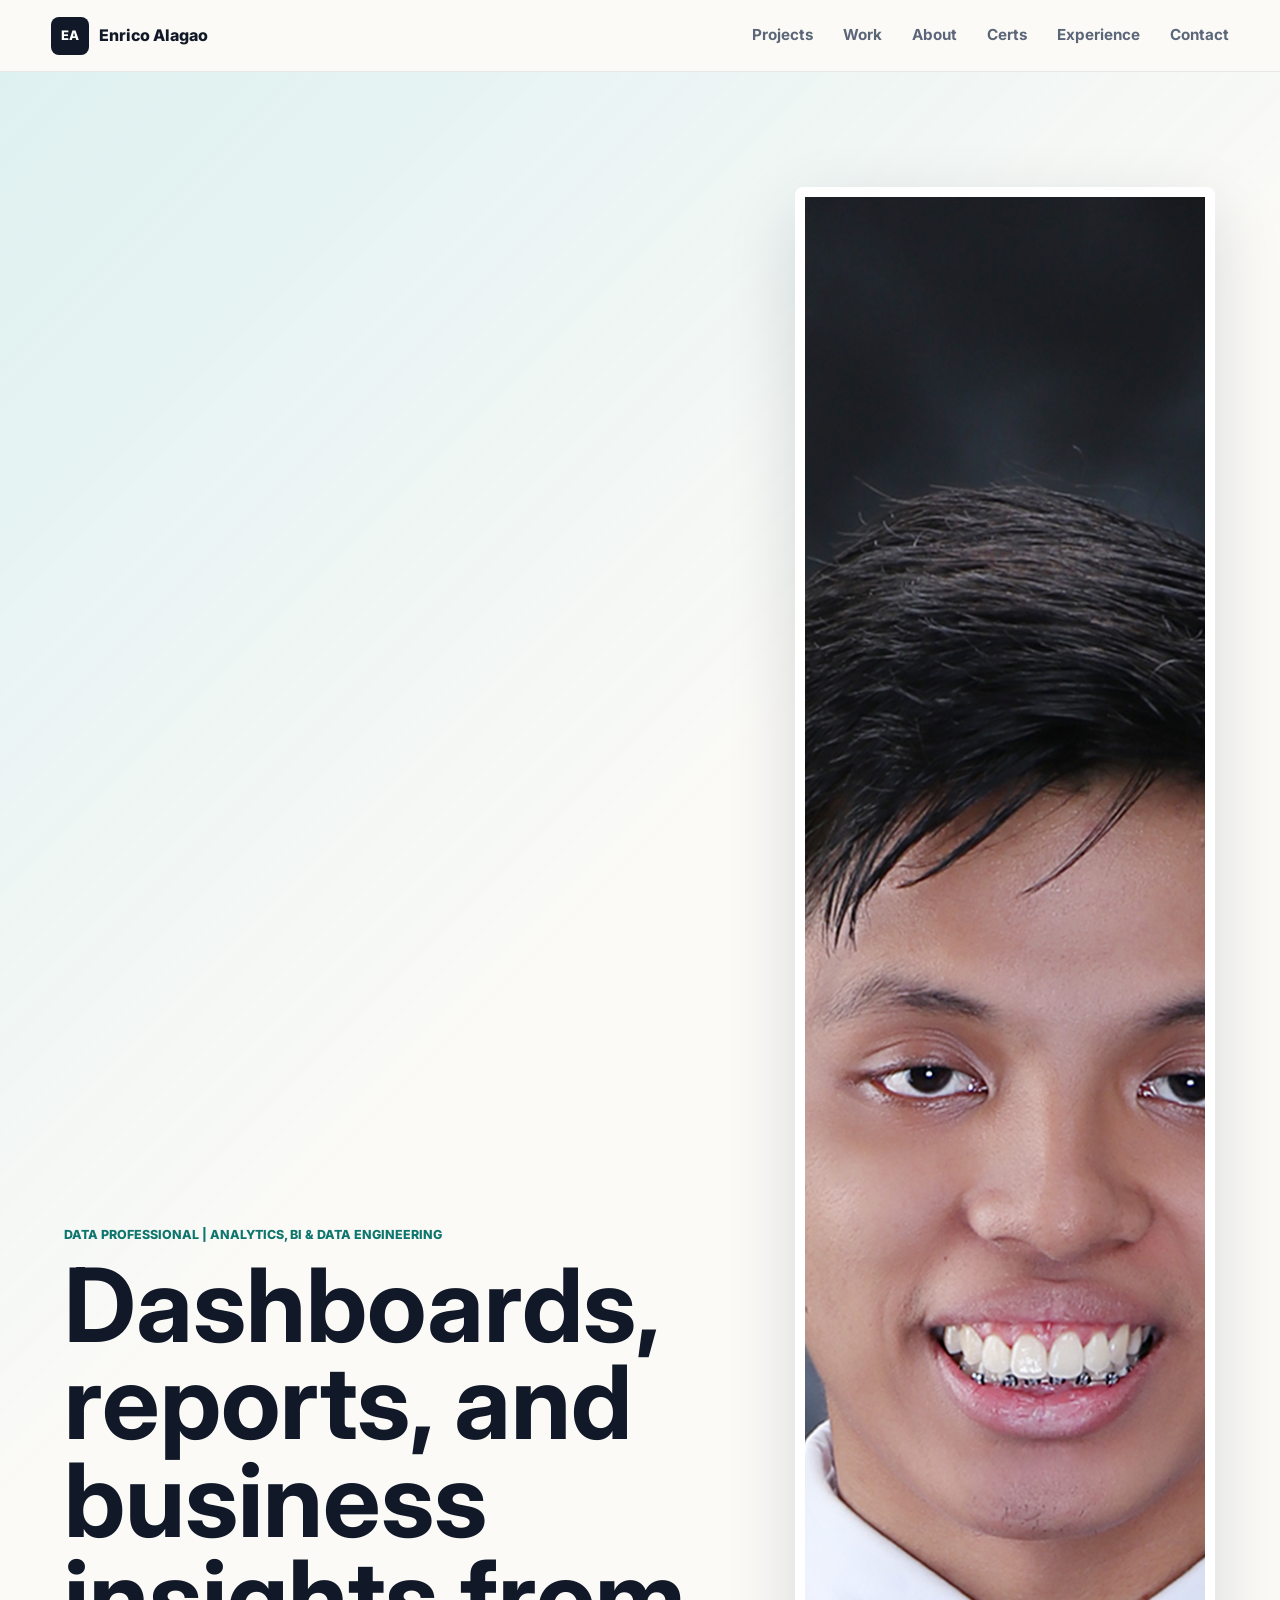
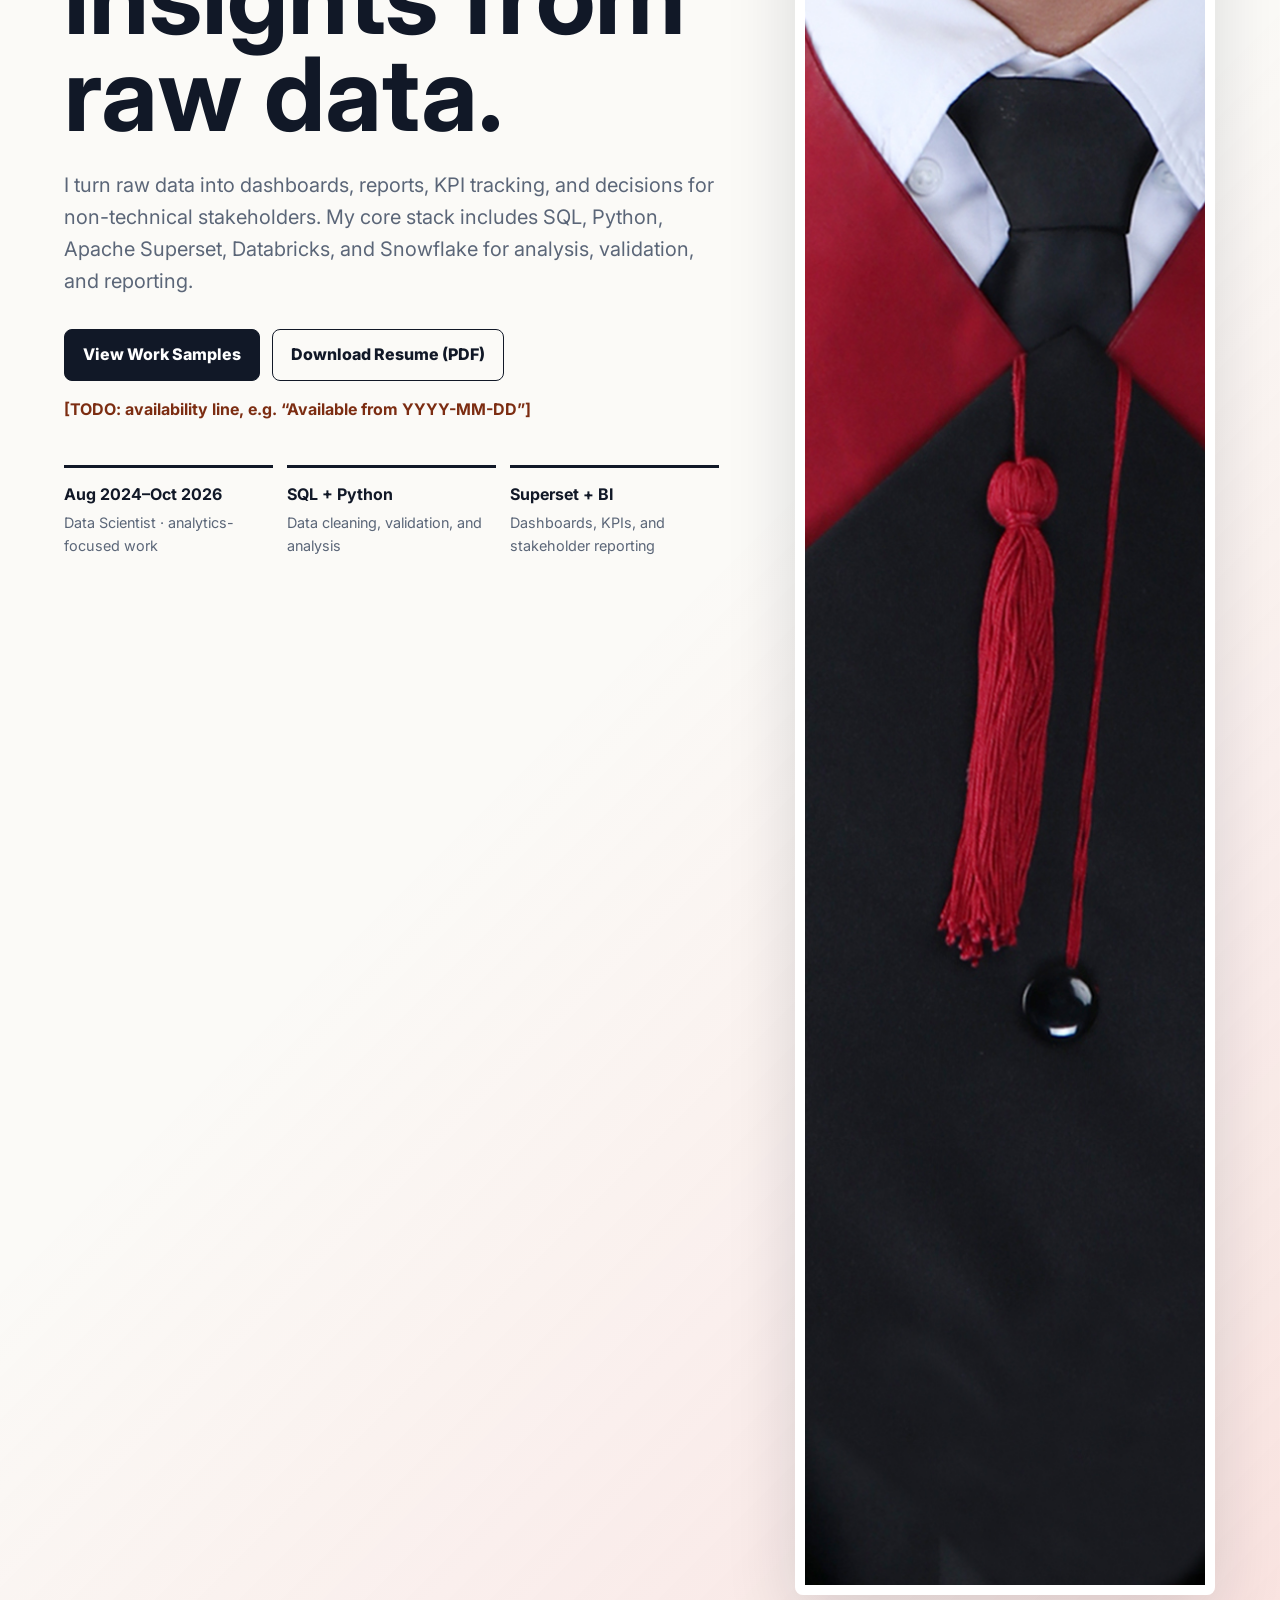
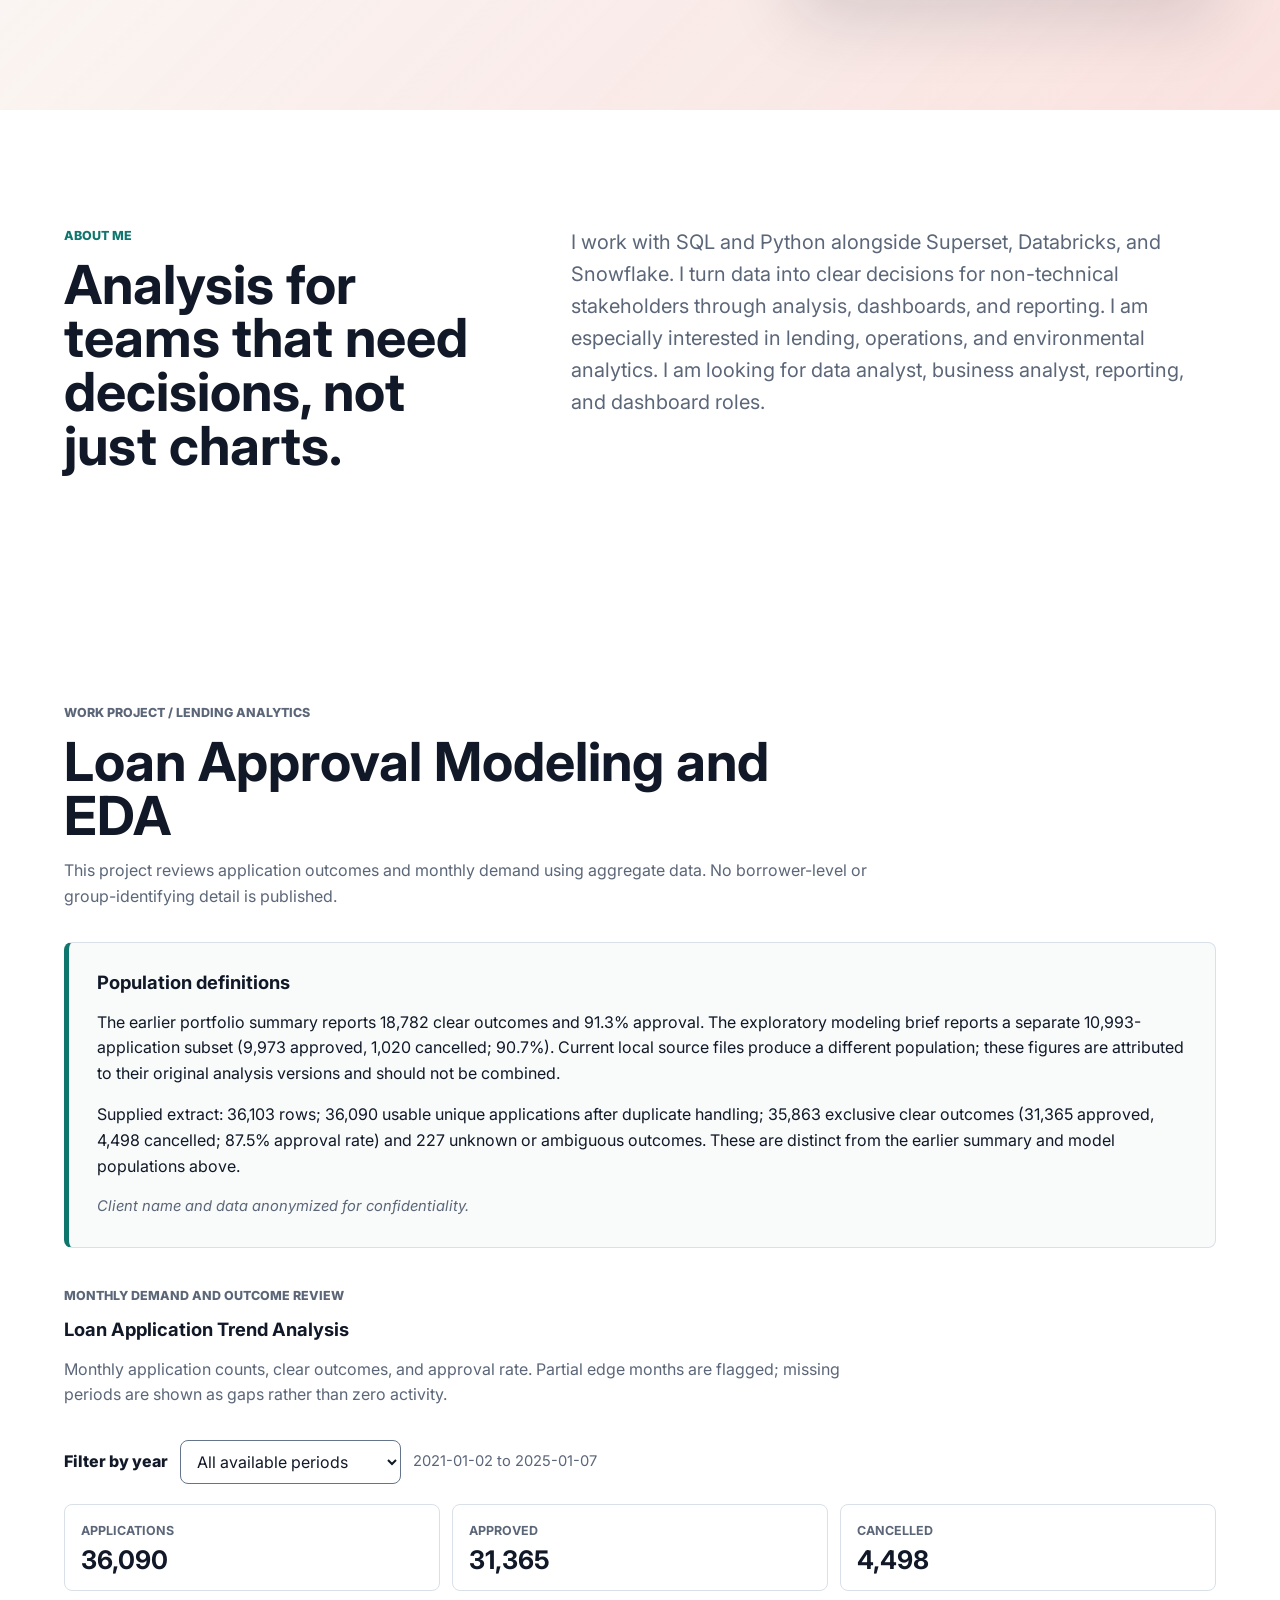
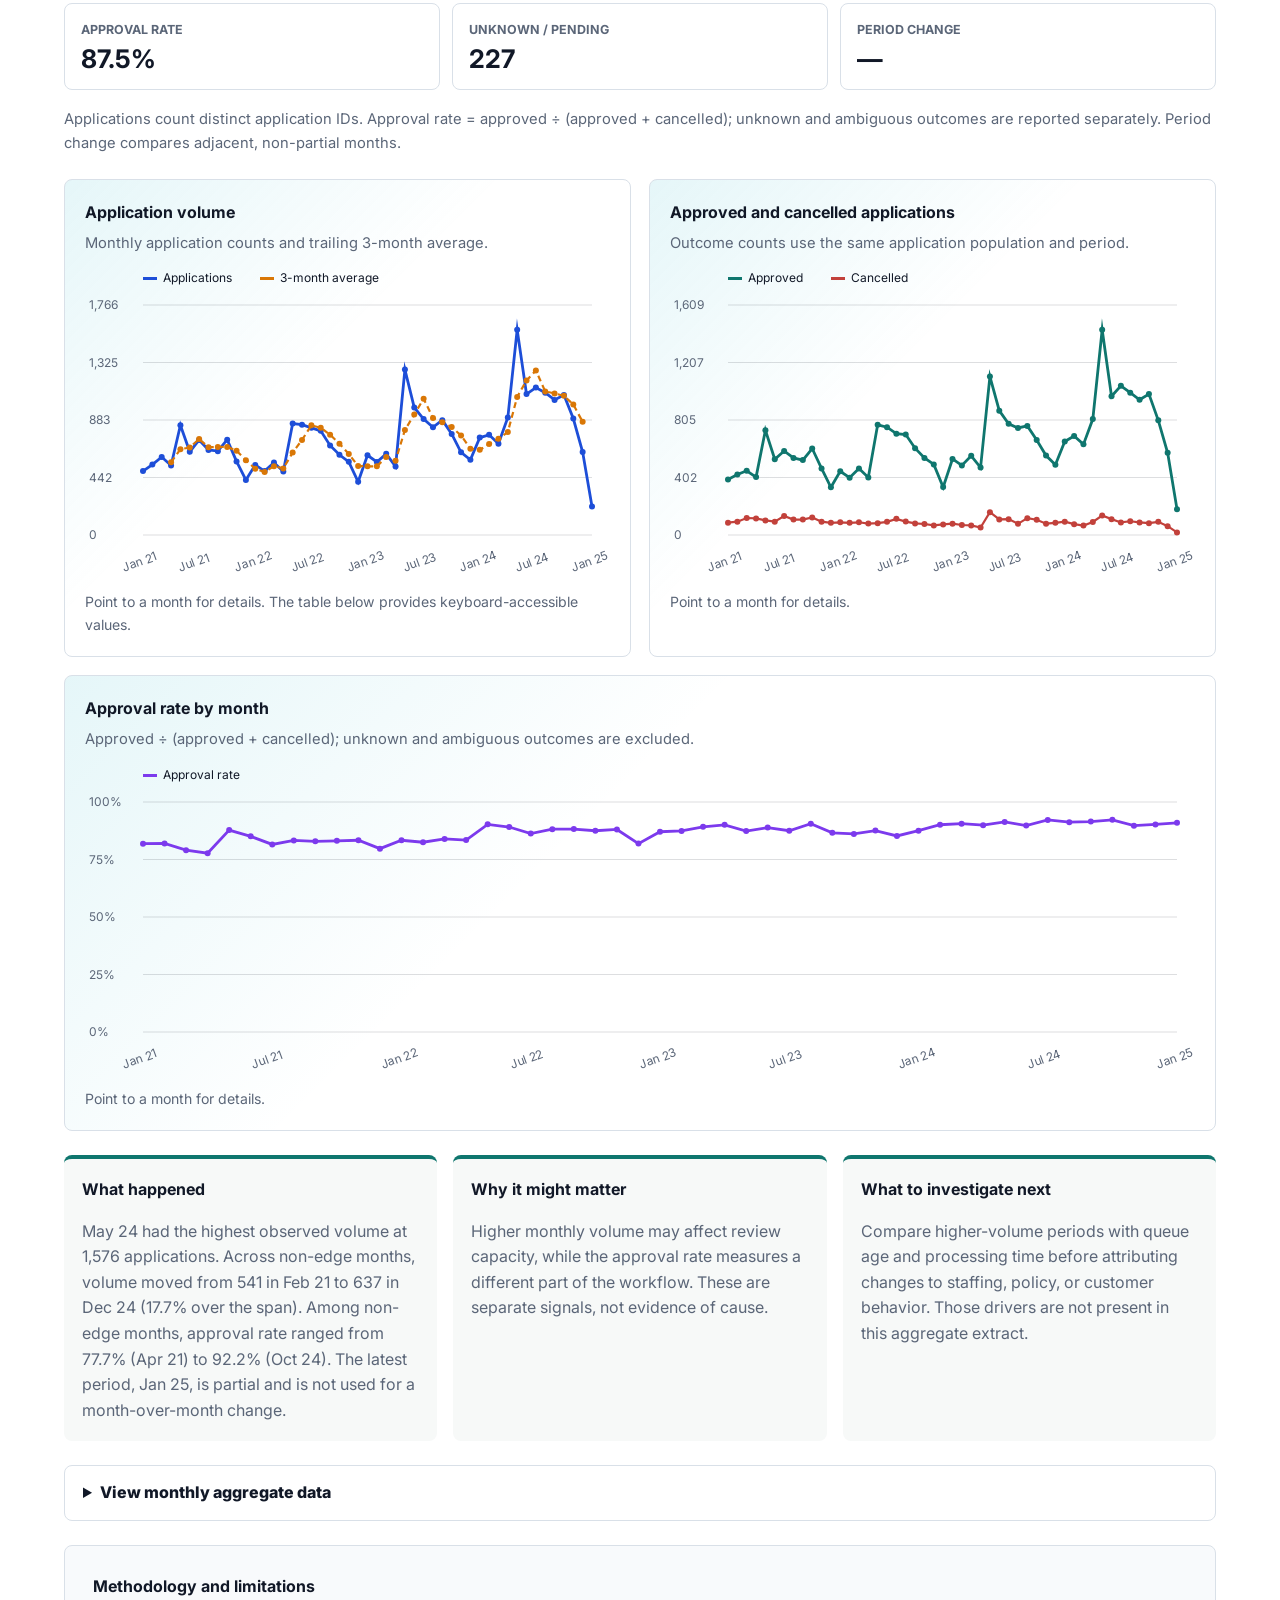
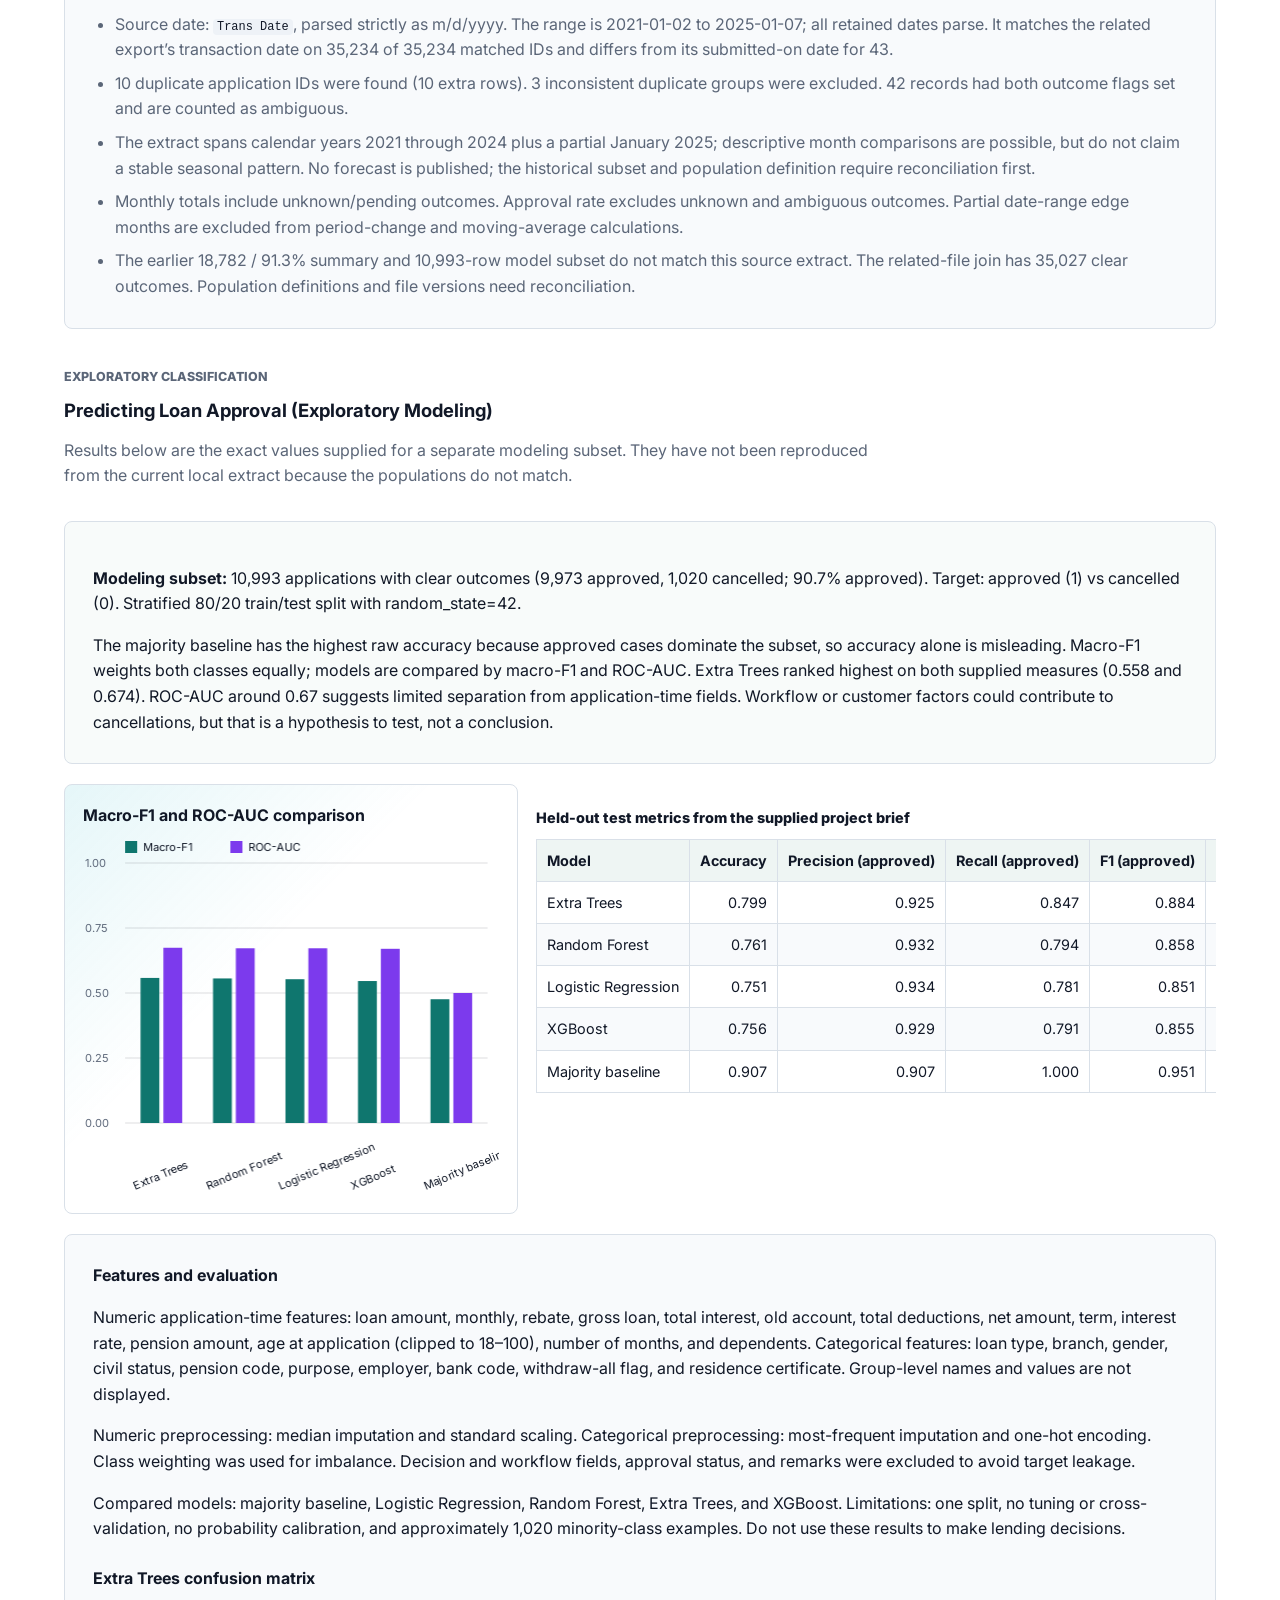
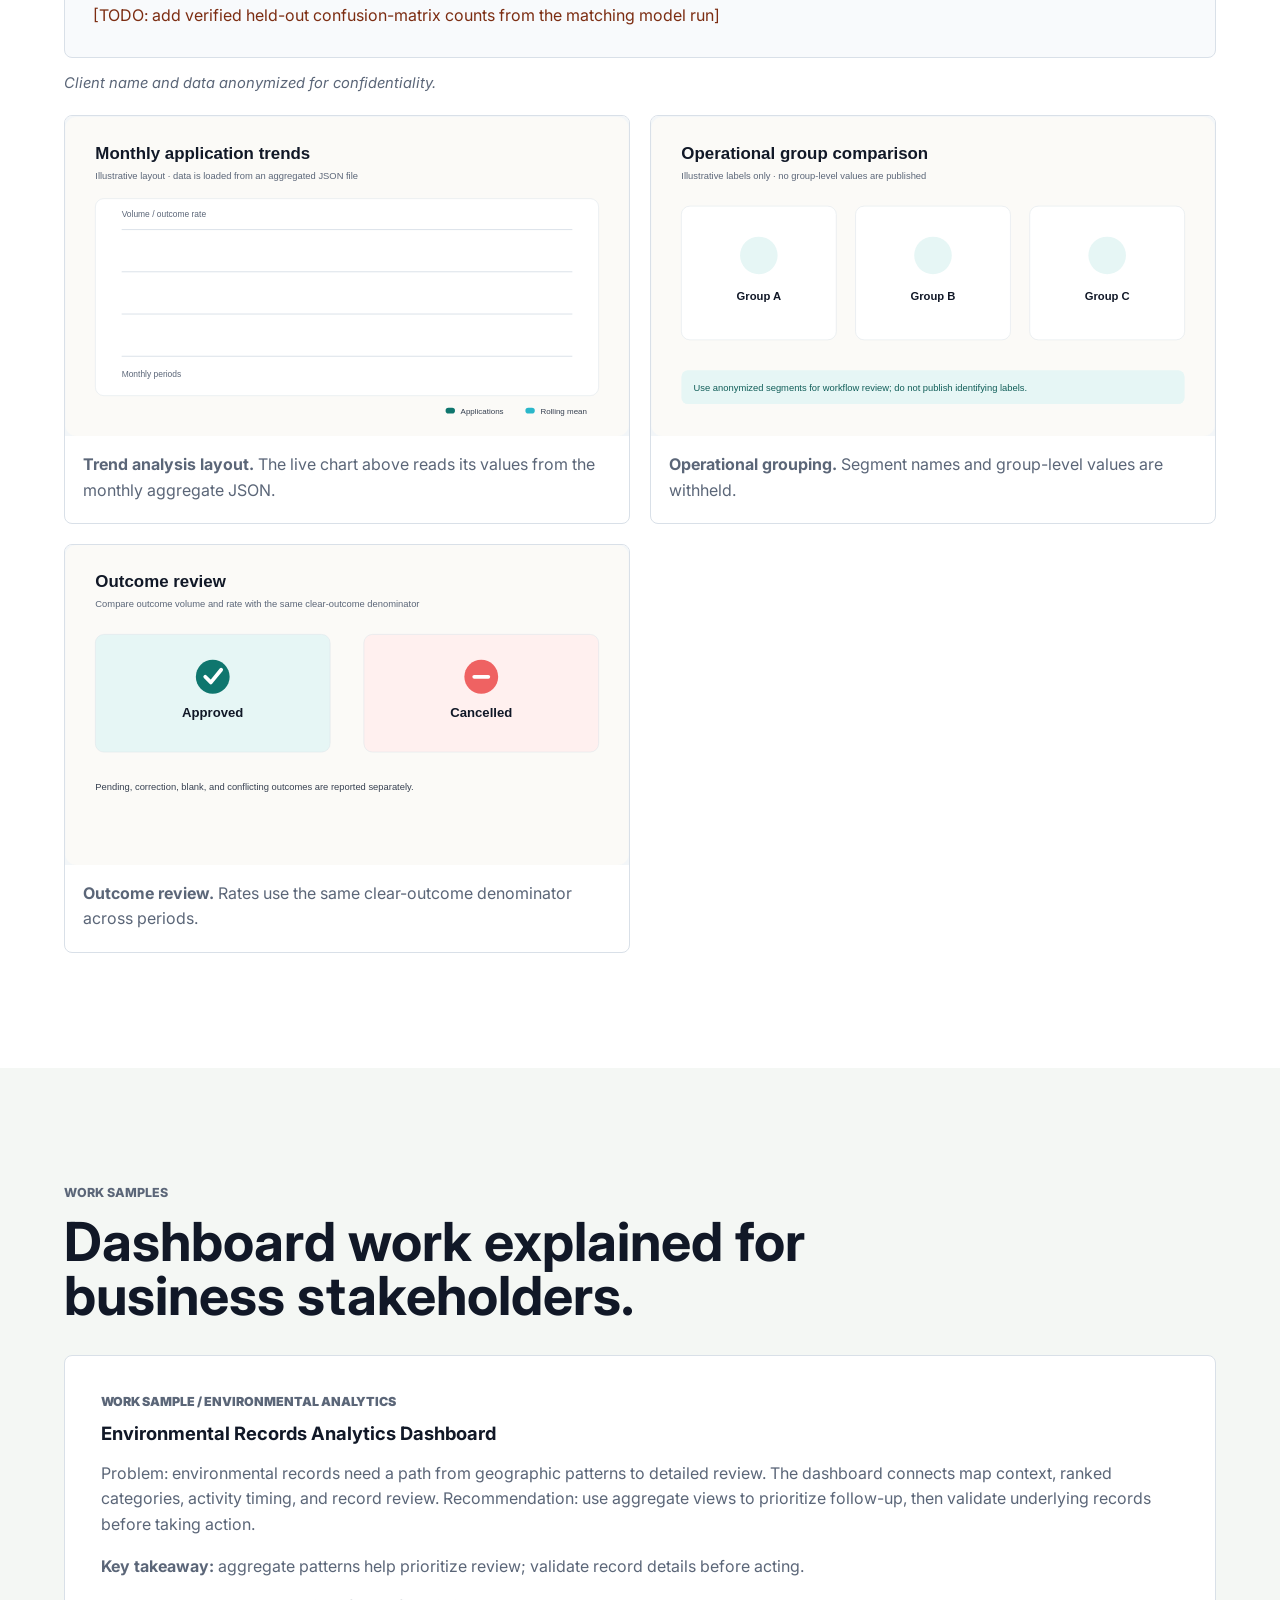
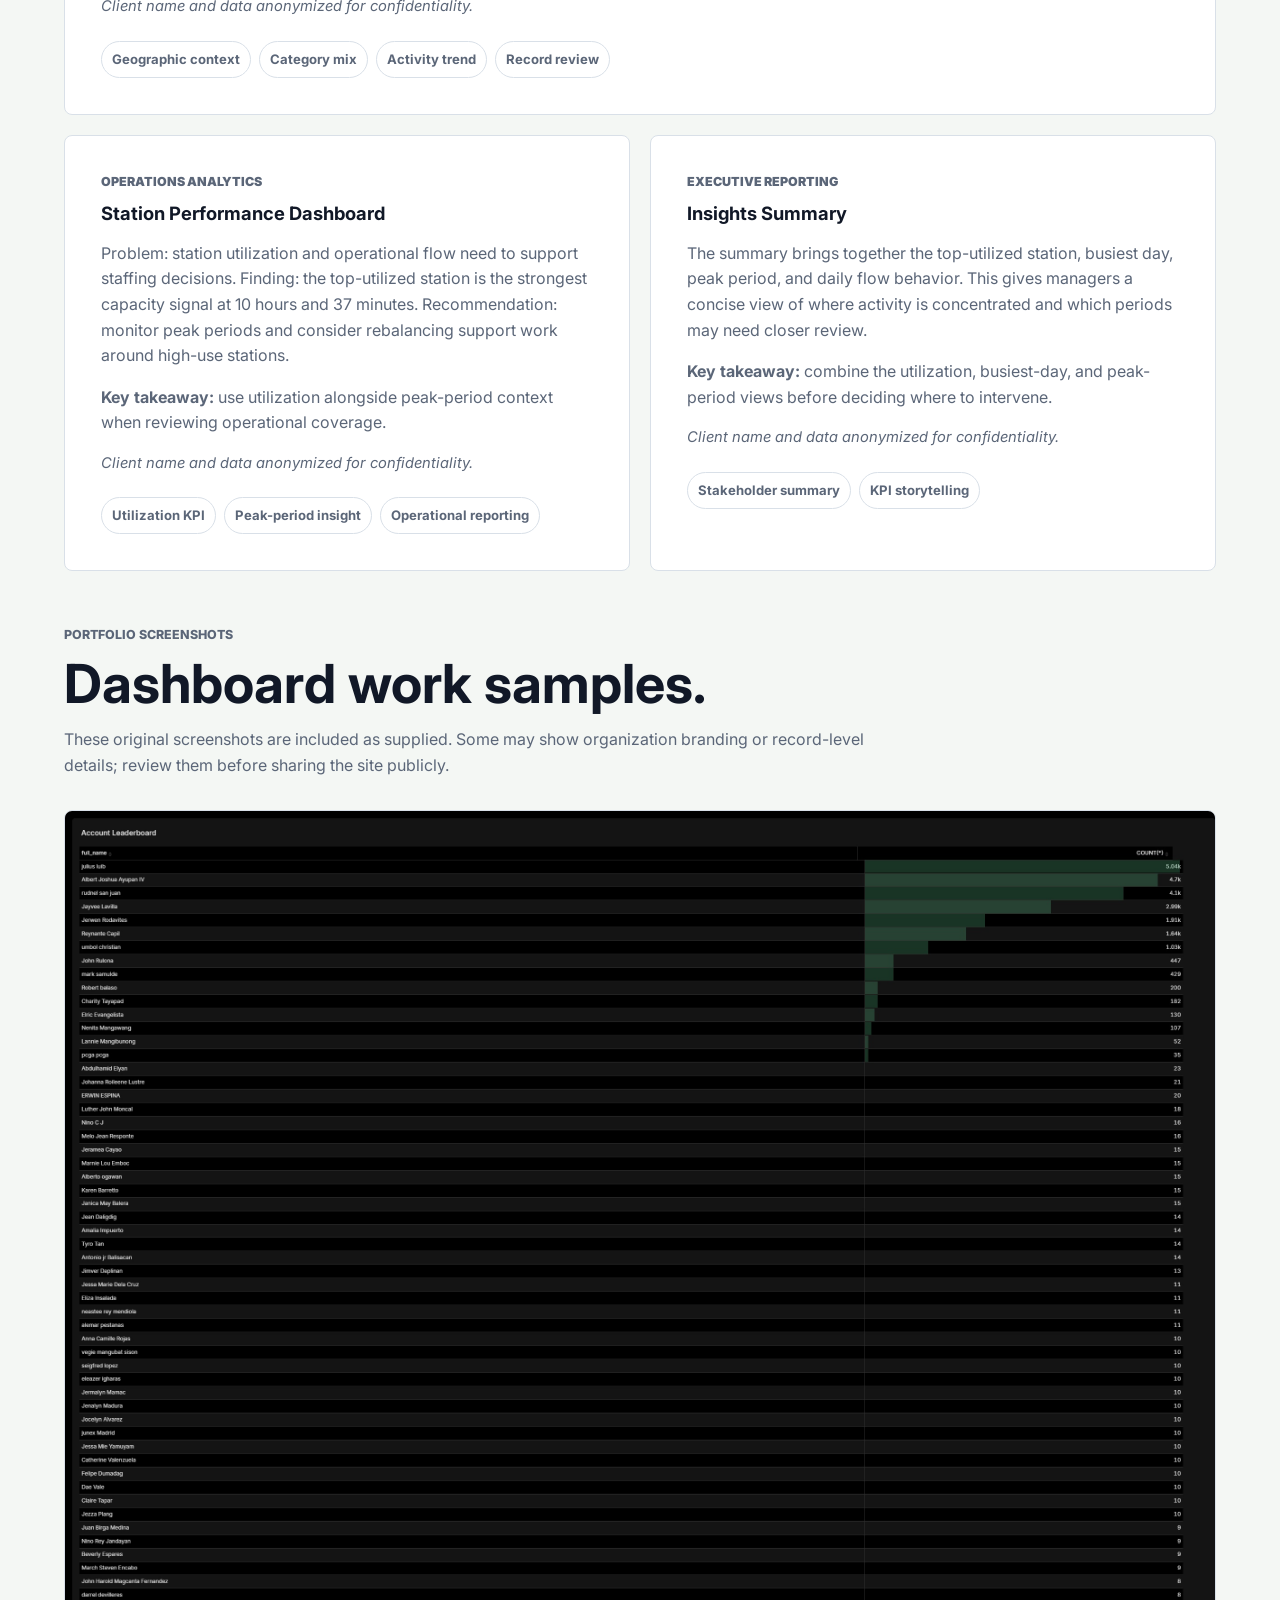
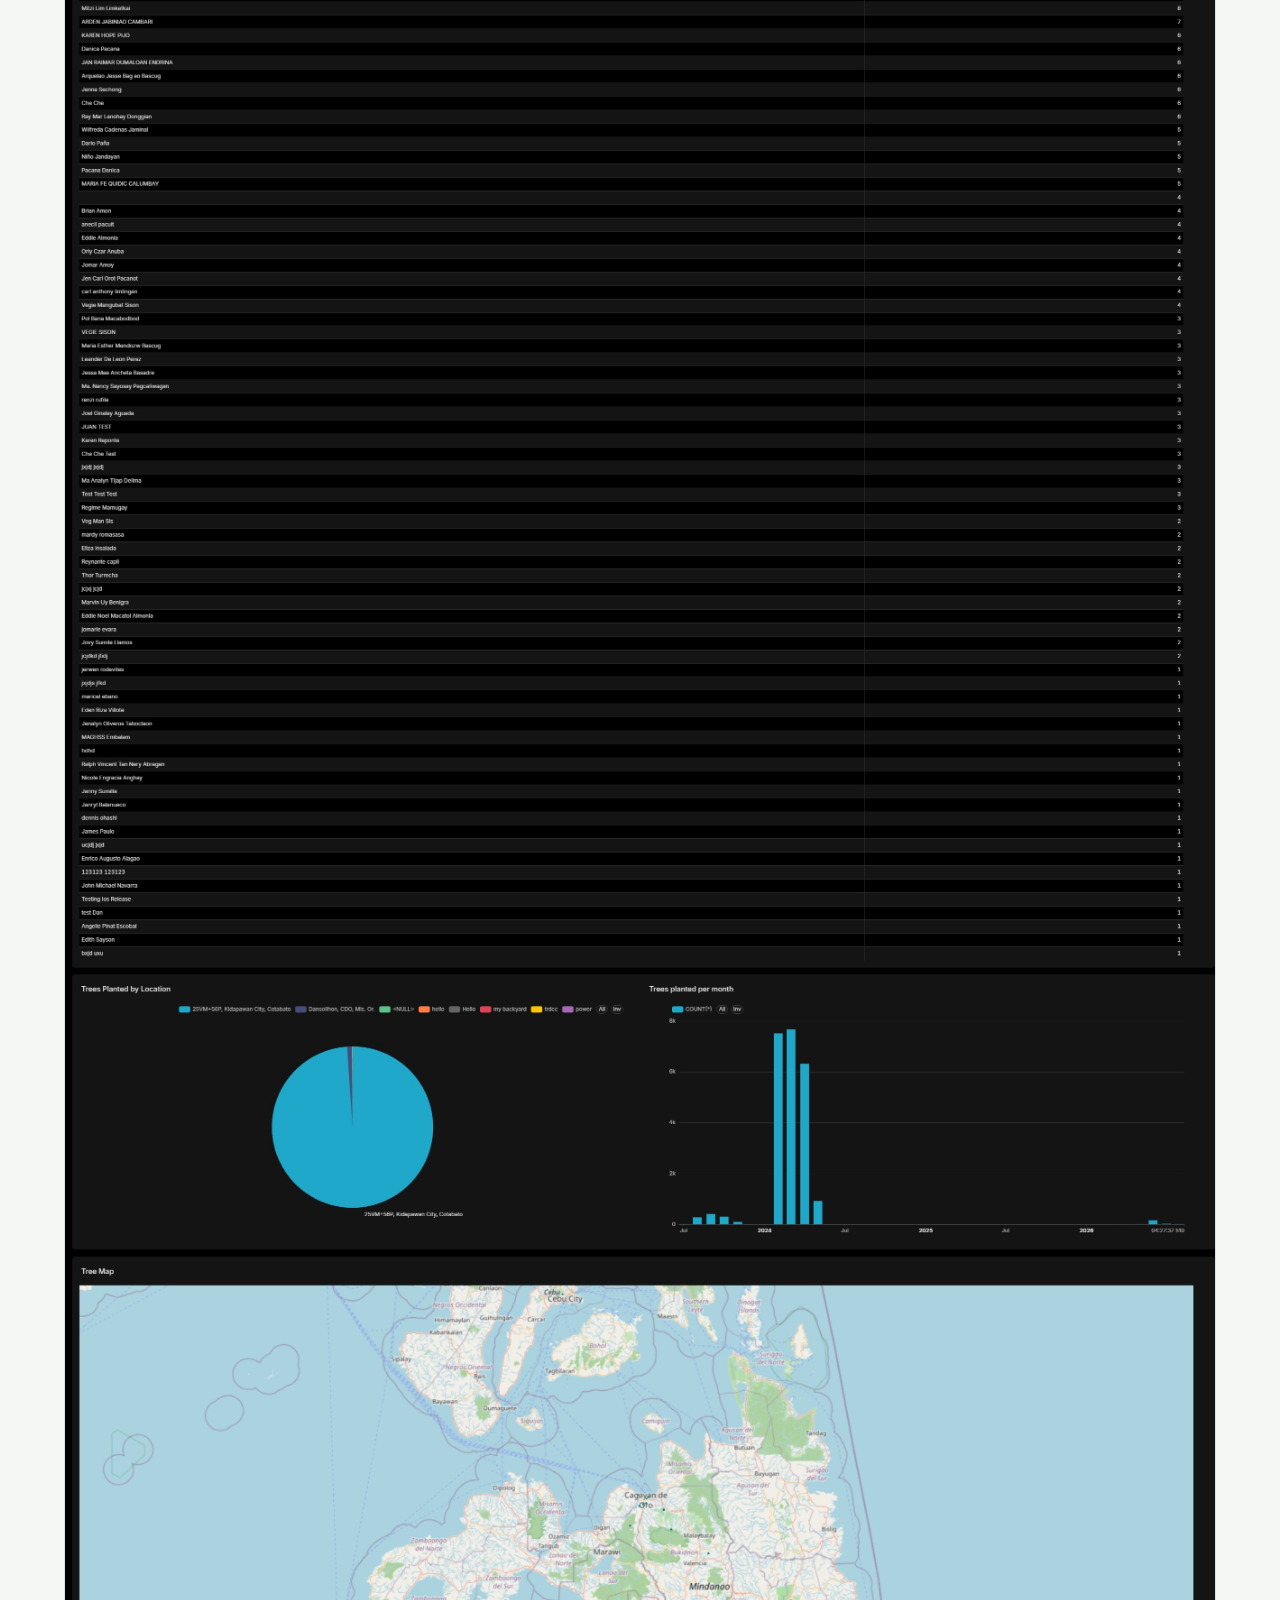
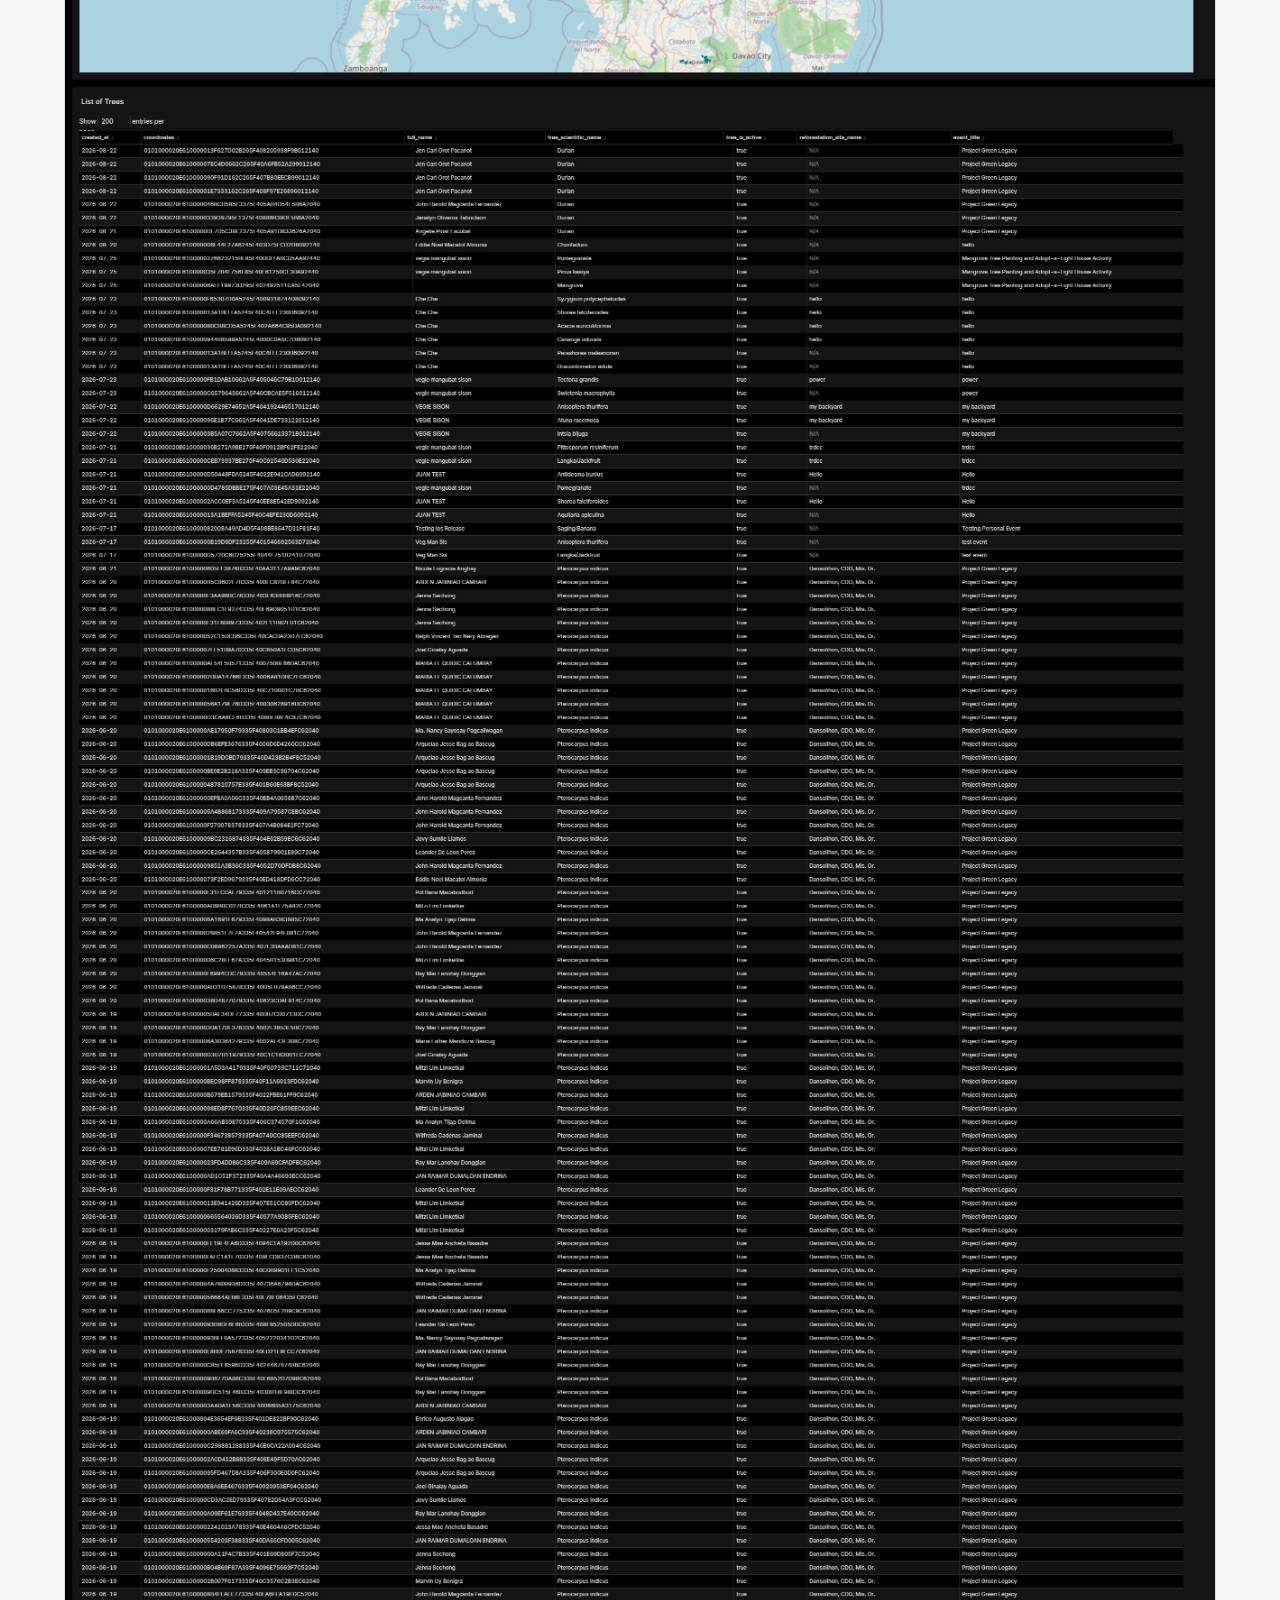
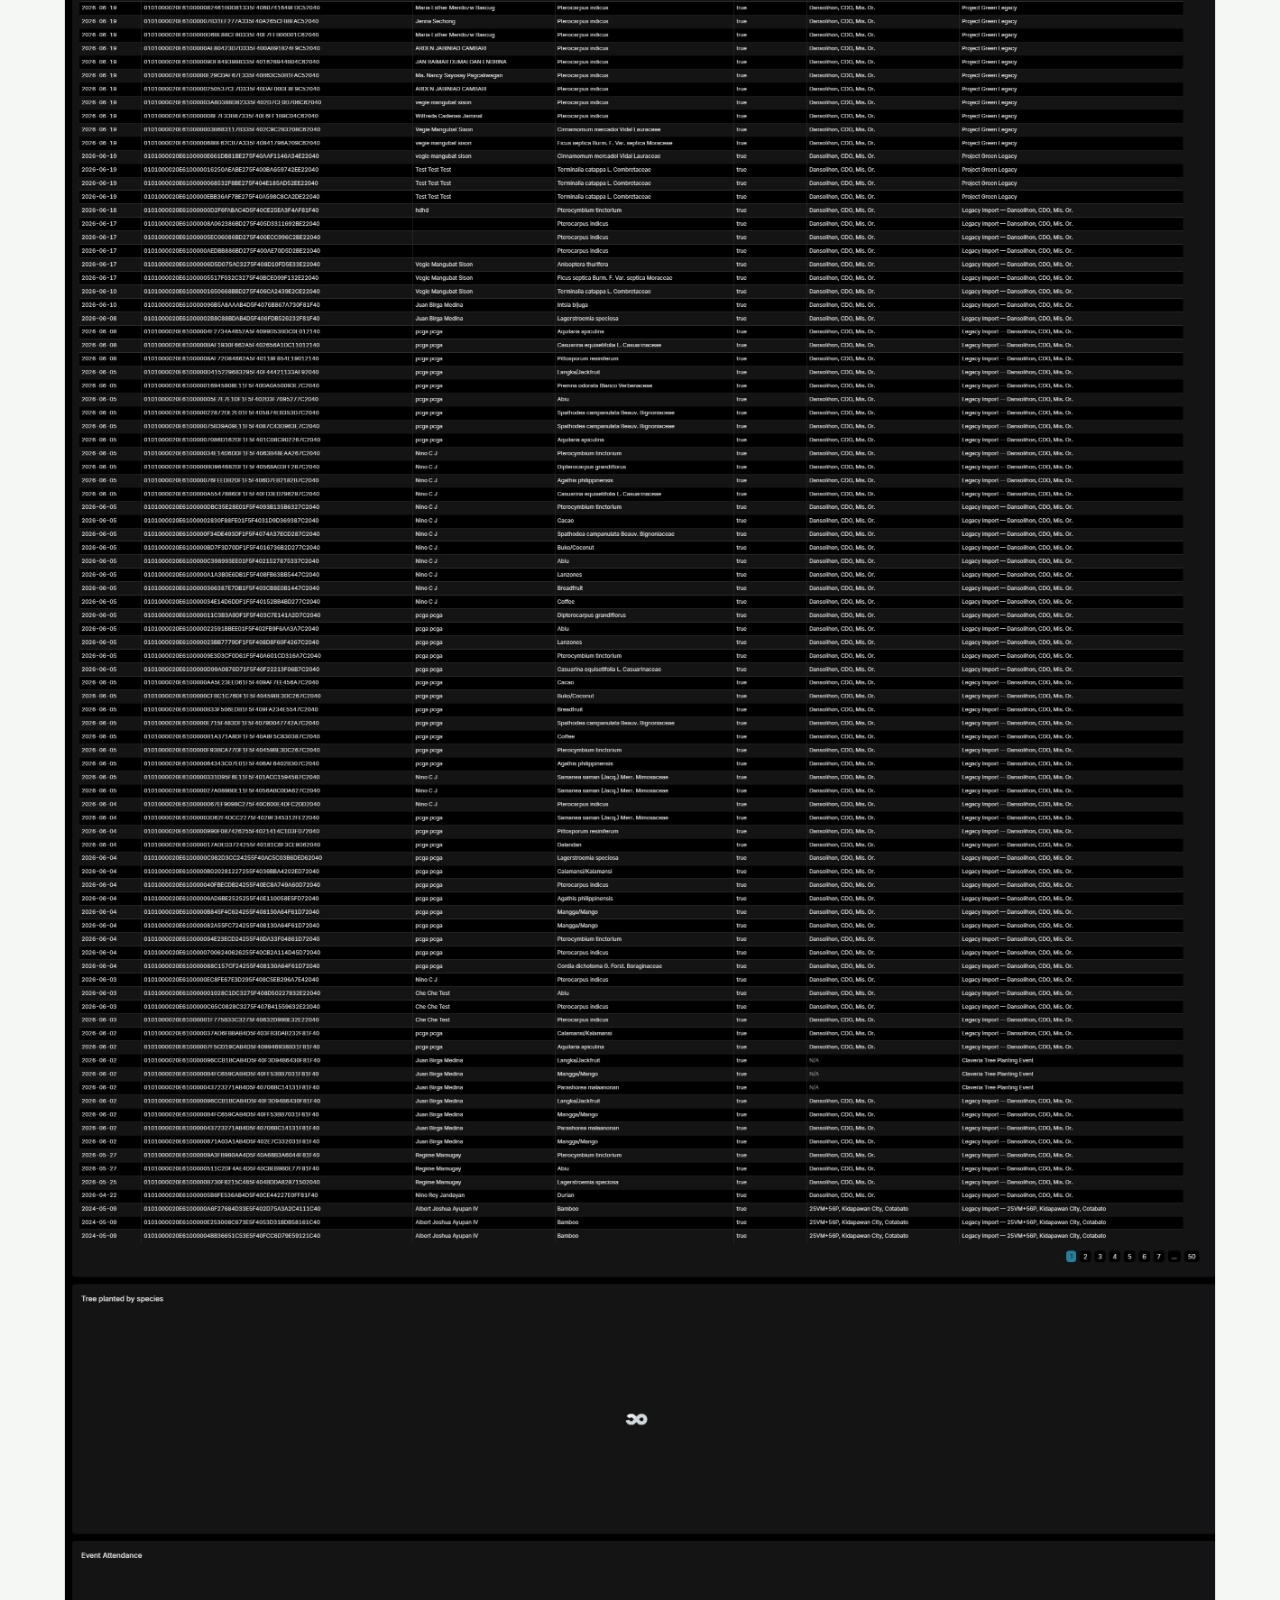
==== commit 16e8fd0c: "Restore portfolio dashboard screenshots" ====
--- a/index.html
+++ b/index.html
@@ -234,6 +234,54 @@
         </div>
 
         <div class="section-heading compact gallery-heading">
+          <p class="eyebrow">Portfolio screenshots</p>
+          <h2>Dashboard work samples.</h2>
+          <p>These original screenshots are included as supplied. Some may show organization branding or record-level details; review them before sharing the site publicly.</p>
+        </div>
+        <div class="analysis-grid screenshot-gallery" aria-label="Dashboard screenshots">
+          <figure class="analysis-card wide">
+            <button class="lightbox-trigger" type="button" aria-label="Enlarge analytics dashboard screenshot" data-caption="Analytics dashboard screenshot, shown as supplied."><img src="assets/analytics-dashboard.jpg" alt="Screenshot of an analytics dashboard with charts and summary panels" width="2550" height="13603" loading="lazy" decoding="async" /></button>
+            <figcaption>Analytics dashboard overview</figcaption>
+          </figure>
+          <figure class="analysis-card">
+            <button class="lightbox-trigger" type="button" aria-label="Enlarge environmental records category chart screenshot" data-caption="Environmental records category chart screenshot, shown as supplied."><img src="assets/env-records-category-mix.jpg" alt="Environmental records dashboard screenshot showing category mix and ranked charts" width="2550" height="1250" loading="lazy" decoding="async" /></button>
+            <figcaption>Environmental records: category mix</figcaption>
+          </figure>
+          <figure class="analysis-card">
+            <button class="lightbox-trigger" type="button" aria-label="Enlarge environmental records detail table screenshot" data-caption="Records table screenshot. It may show coordinates, species or site names, and contributor names."><img src="assets/env-records-detail-table.jpg" alt="Environmental records table screenshot; may show coordinates, species or site names, and contributor names" width="2550" height="4650" loading="lazy" decoding="async" /></button>
+            <figcaption>Environmental records: detail table. This image may show coordinates, species or site names, and contributor names.</figcaption>
+          </figure>
+          <figure class="analysis-card">
+            <button class="lightbox-trigger" type="button" aria-label="Enlarge environmental records ranking screenshot" data-caption="Environmental records ranking screenshot, shown as supplied."><img src="assets/env-records-ranking.jpg" alt="Environmental records dashboard screenshot showing ranked categories" width="2550" height="4050" loading="lazy" decoding="async" /></button>
+            <figcaption>Environmental records: ranking</figcaption>
+          </figure>
+          <figure class="analysis-card">
+            <button class="lightbox-trigger" type="button" aria-label="Enlarge environmental records map screenshot" data-caption="Environmental records map screenshot, shown as supplied."><img src="assets/env-records-world-map.jpg" alt="Environmental records map screenshot showing geographic distribution" width="2550" height="455" loading="lazy" decoding="async" /></button>
+            <figcaption>Environmental records: map view</figcaption>
+          </figure>
+          <figure class="analysis-card">
+            <button class="lightbox-trigger" type="button" aria-label="Enlarge station performance screenshot" data-caption="Station performance dashboard screenshot, shown as supplied."><img src="assets/station-performance.png" alt="Station performance dashboard screenshot comparing utilization across stations" width="1101" height="617" loading="lazy" decoding="async" /></button>
+            <figcaption>Station performance</figcaption>
+          </figure>
+          <figure class="analysis-card">
+            <button class="lightbox-trigger" type="button" aria-label="Enlarge insights summary screenshot" data-caption="Insights summary dashboard screenshot, shown as supplied."><img src="assets/insights-summary.png" alt="Insights summary slide with utilization, busiest day, peak period, and daily flow panels" width="1096" height="617" loading="lazy" decoding="async" /></button>
+            <figcaption>Insights summary</figcaption>
+          </figure>
+          <figure class="analysis-card">
+            <button class="lightbox-trigger" type="button" aria-label="Enlarge vehicle sales practice dashboard screenshot" data-caption="Vehicle sales practice dashboard using public data."><img src="assets/superset-vehicle-sales.jpg" alt="Vehicle sales dashboard screenshot with sales KPIs, trends, and category charts" width="2535" height="911" loading="lazy" decoding="async" /></button>
+            <figcaption>Public-dataset practice: vehicle sales</figcaption>
+          </figure>
+          <figure class="analysis-card">
+            <button class="lightbox-trigger" type="button" aria-label="Enlarge video game market dashboard screenshot" data-caption="Video game market practice dashboard using public data."><img src="assets/superset-video-game-1.jpg" alt="Video game market dashboard screenshot with category, platform, and trend visualizations" width="2785" height="2980" loading="lazy" decoding="async" /></button>
+            <figcaption>Public-dataset practice: video game market overview</figcaption>
+          </figure>
+          <figure class="analysis-card">
+            <button class="lightbox-trigger" type="button" aria-label="Enlarge video game market drill-down screenshot" data-caption="Video game market drill-down practice dashboard using public data."><img src="assets/superset-video-game-2.jpg" alt="Video game market dashboard screenshot with detailed category comparisons and tables" width="2535" height="2981" loading="lazy" decoding="async" /></button>
+            <figcaption>Public-dataset practice: market drill-down</figcaption>
+          </figure>
+        </div>
+
+        <div class="section-heading compact gallery-heading">
           <p class="eyebrow">Environmental Records Dashboard Breakdown</p>
           <h2>A full analytics path from location to action.</h2>
           <p>Aggregate views support exploration; individual records require validation before use. Client name and data anonymized for confidentiality.</p>
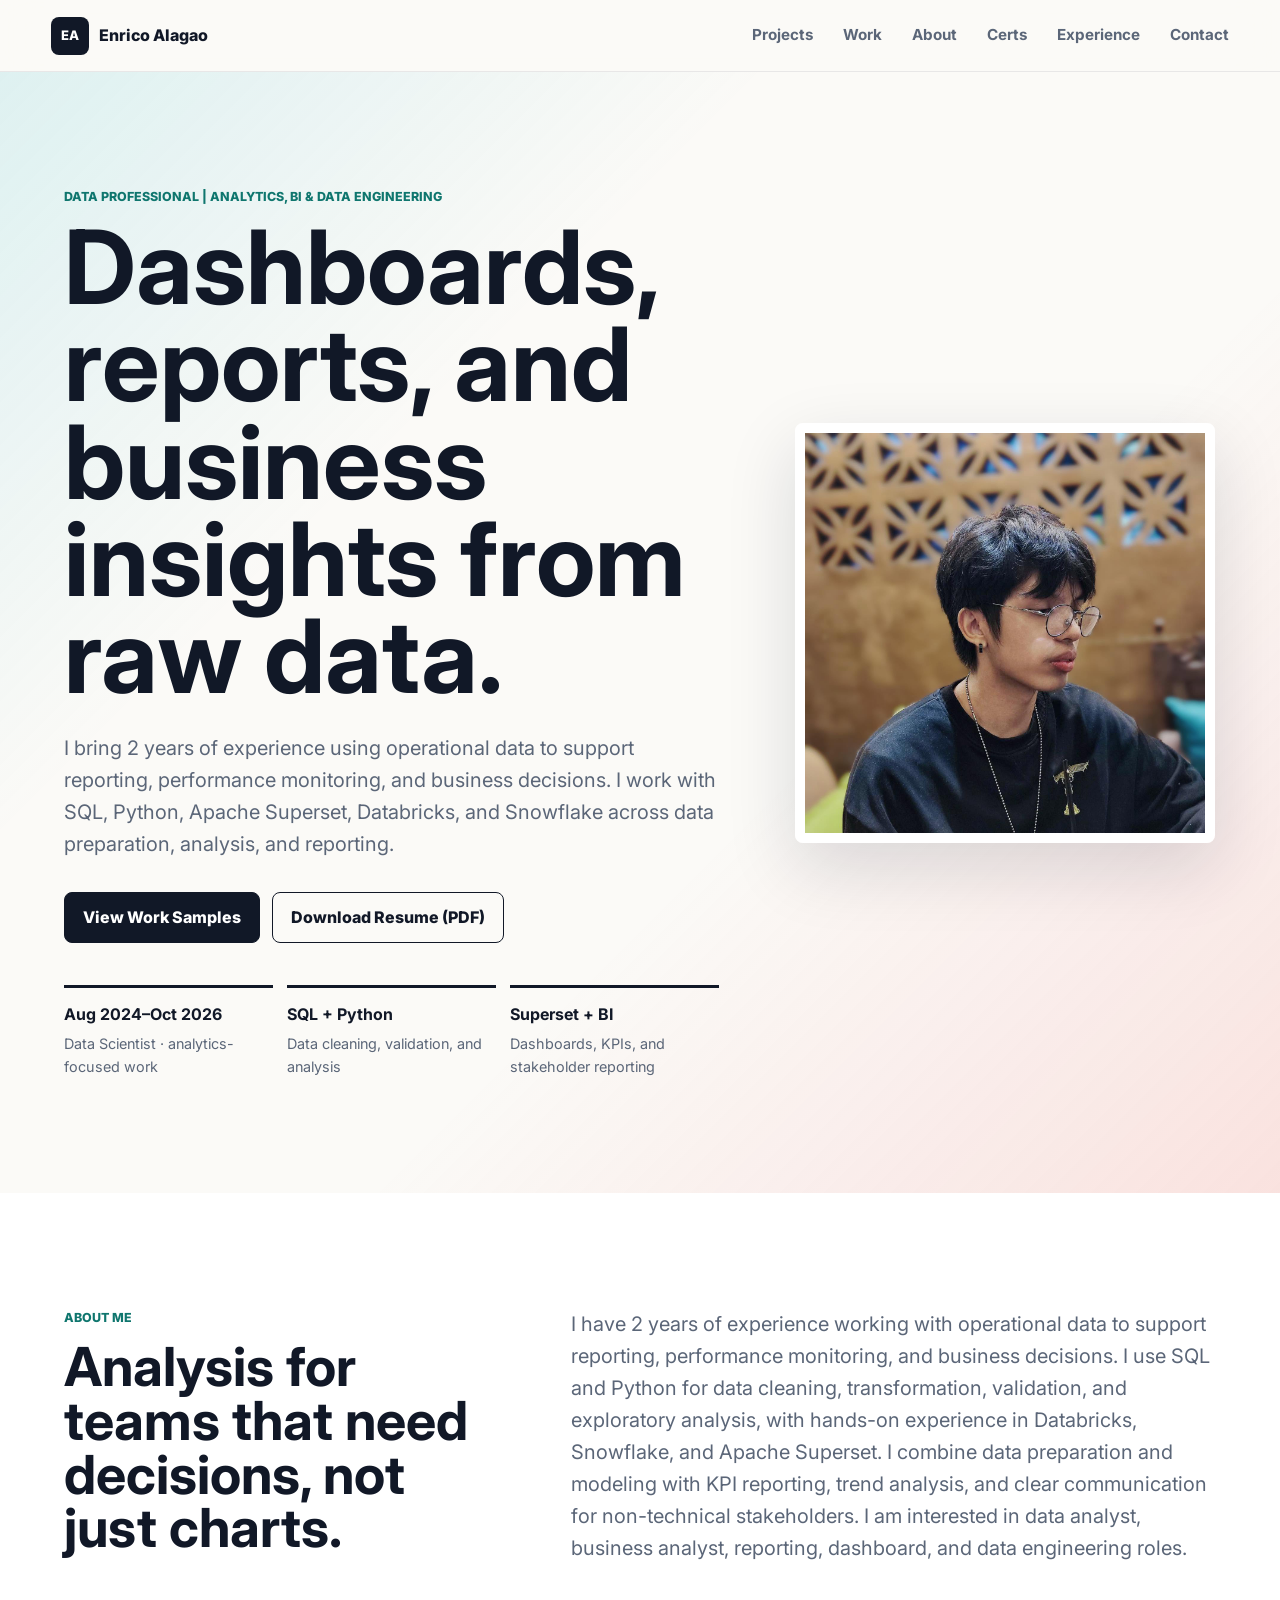
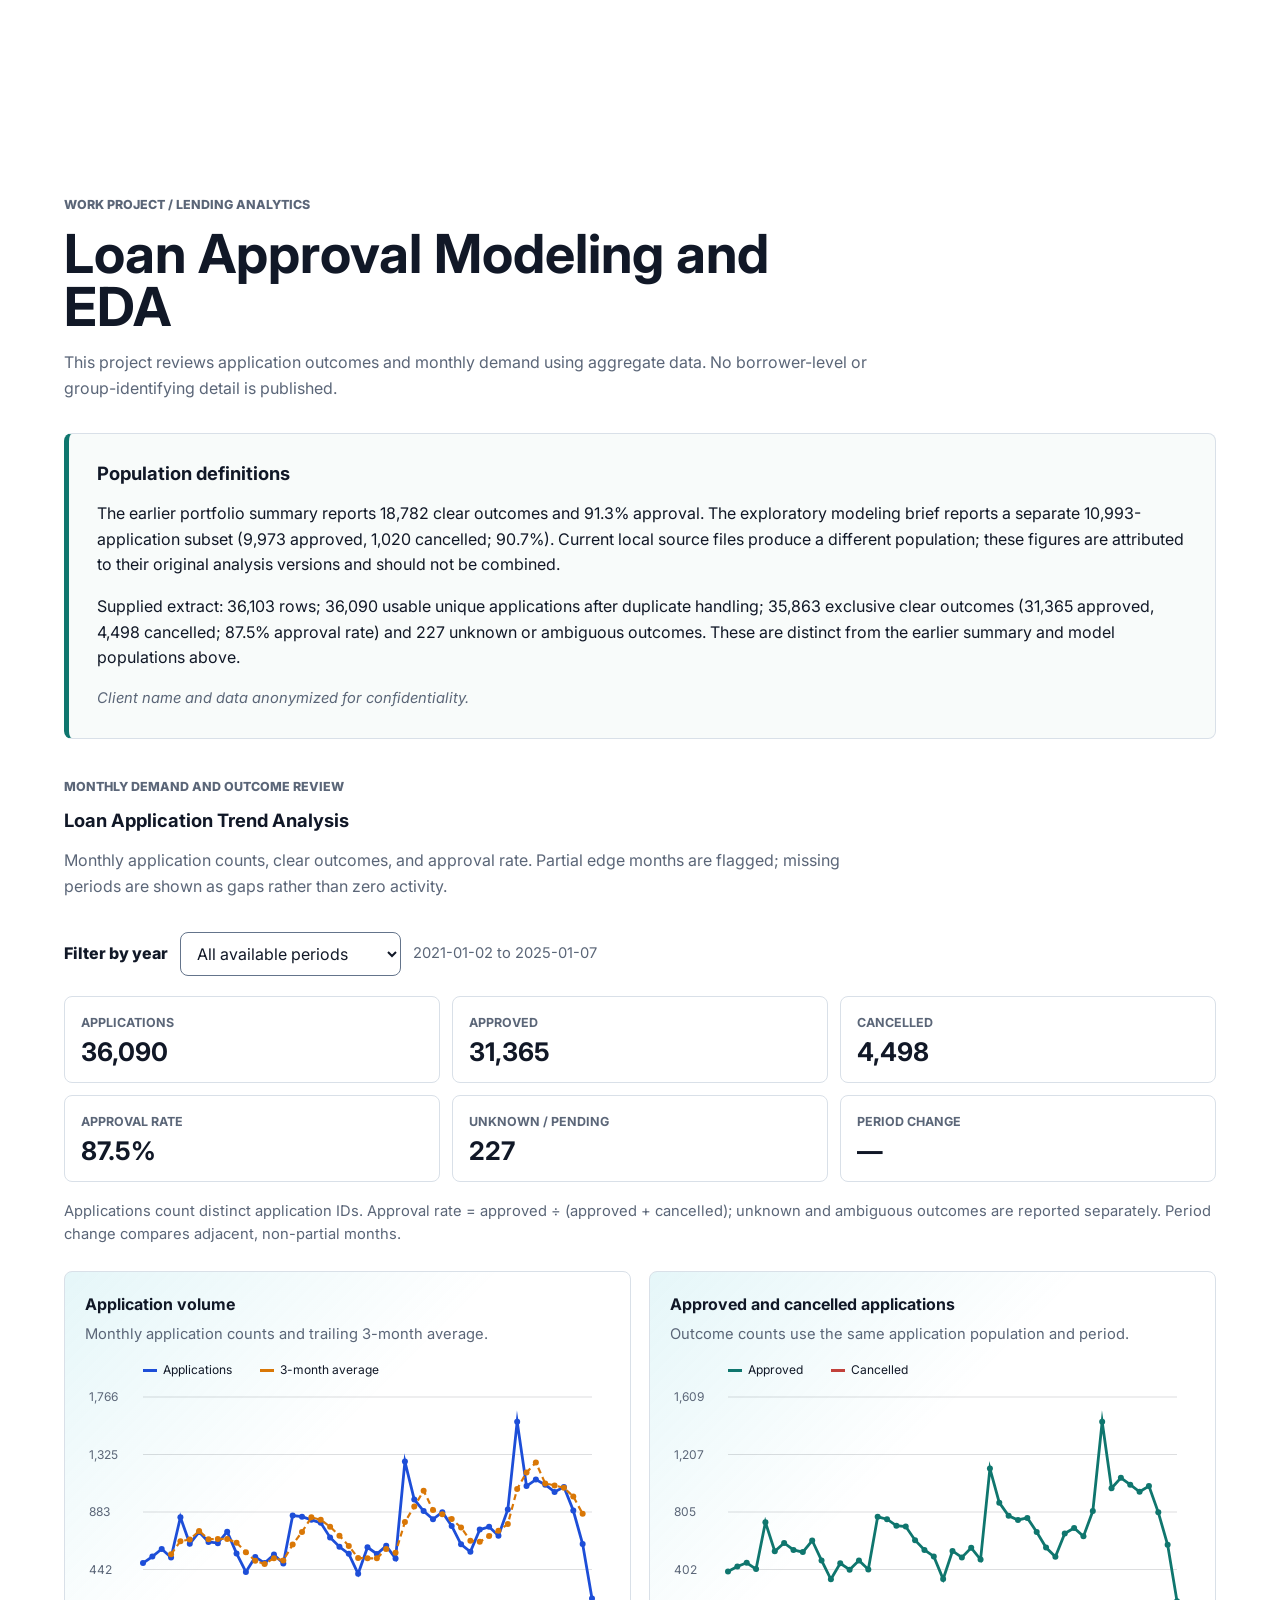
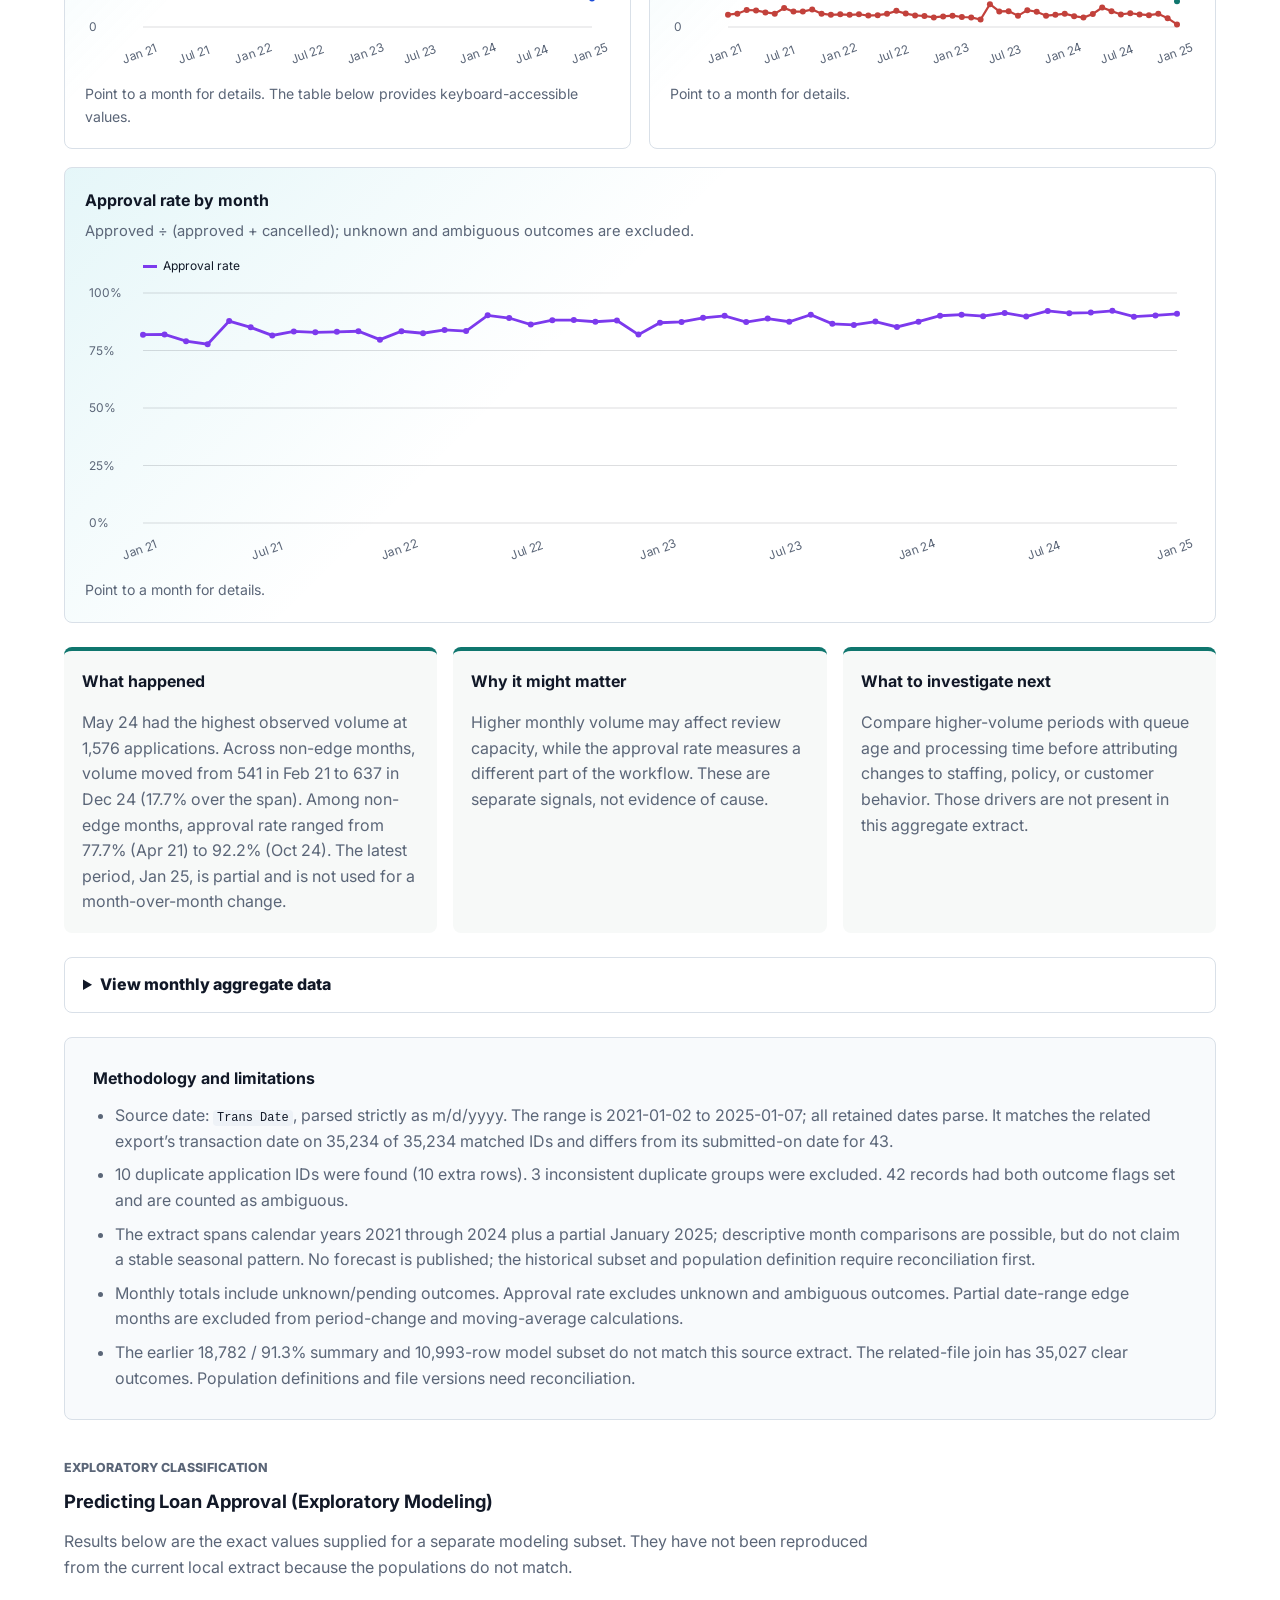
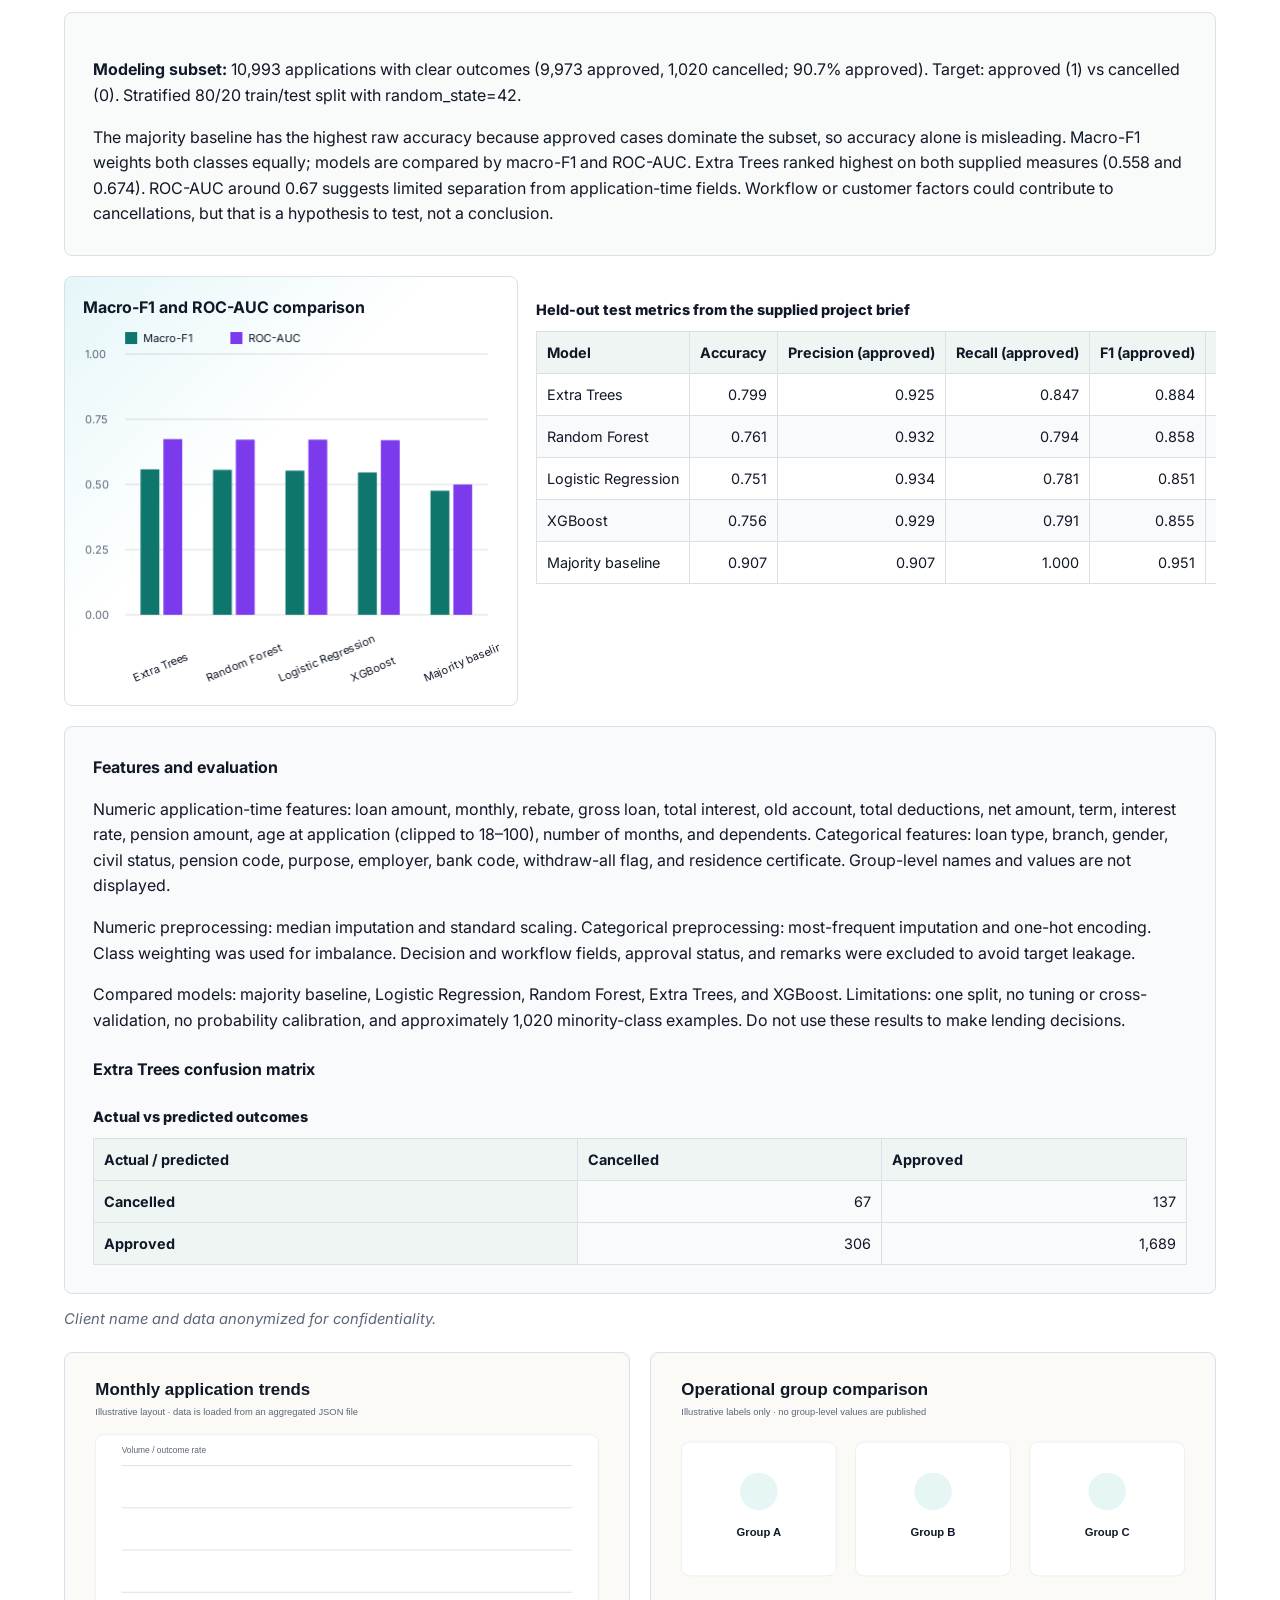
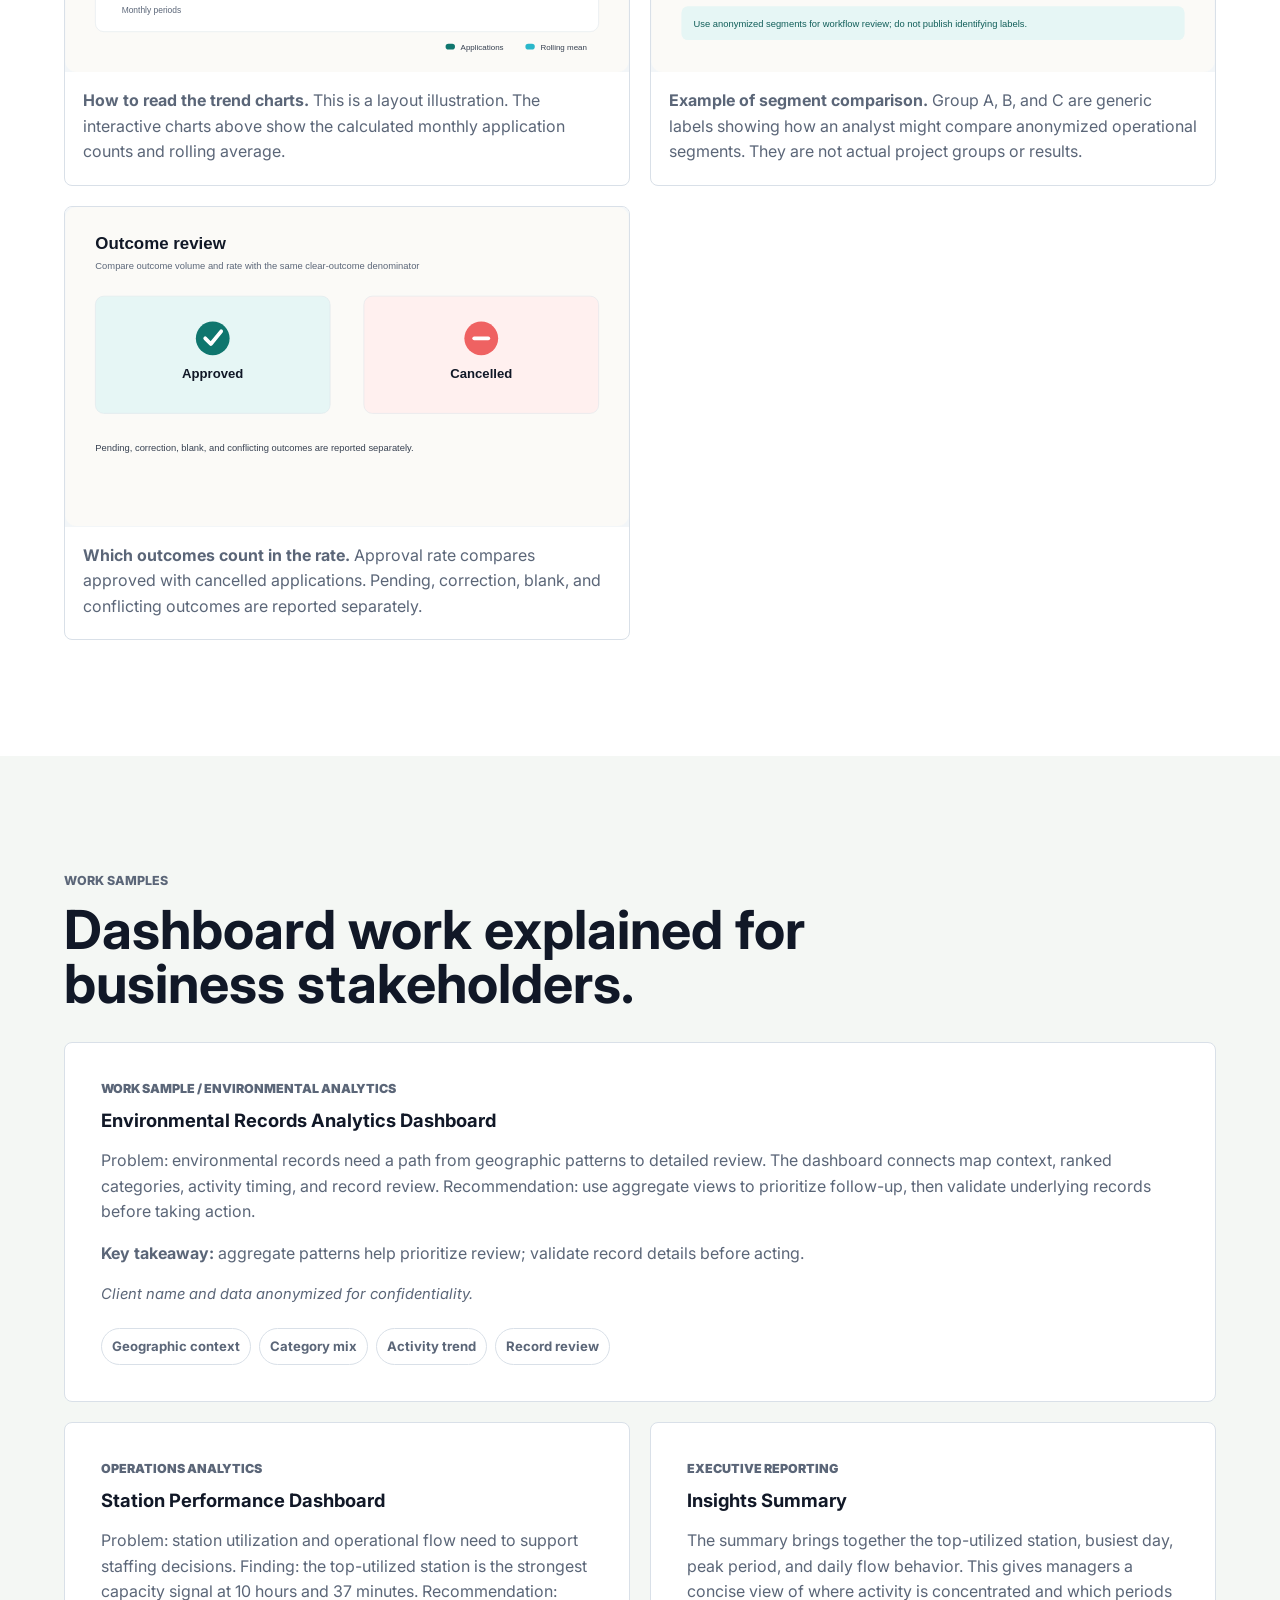
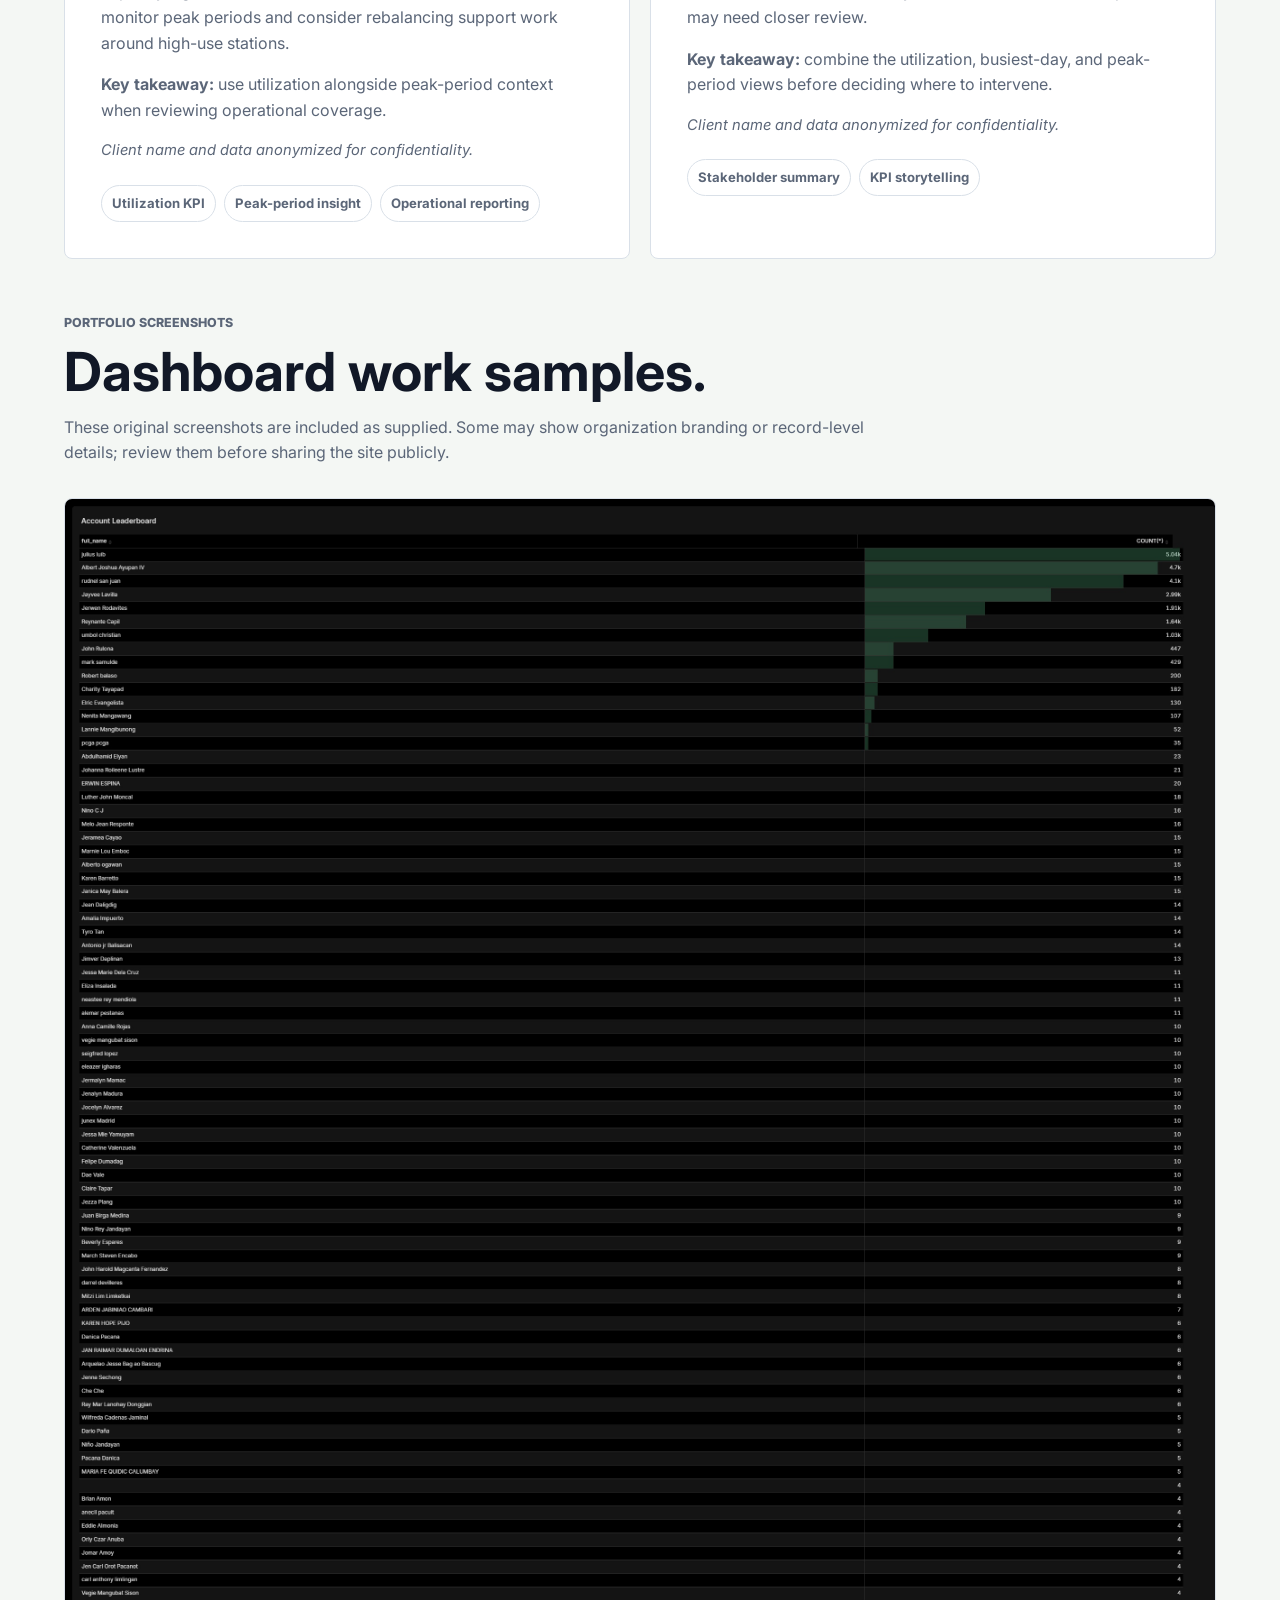
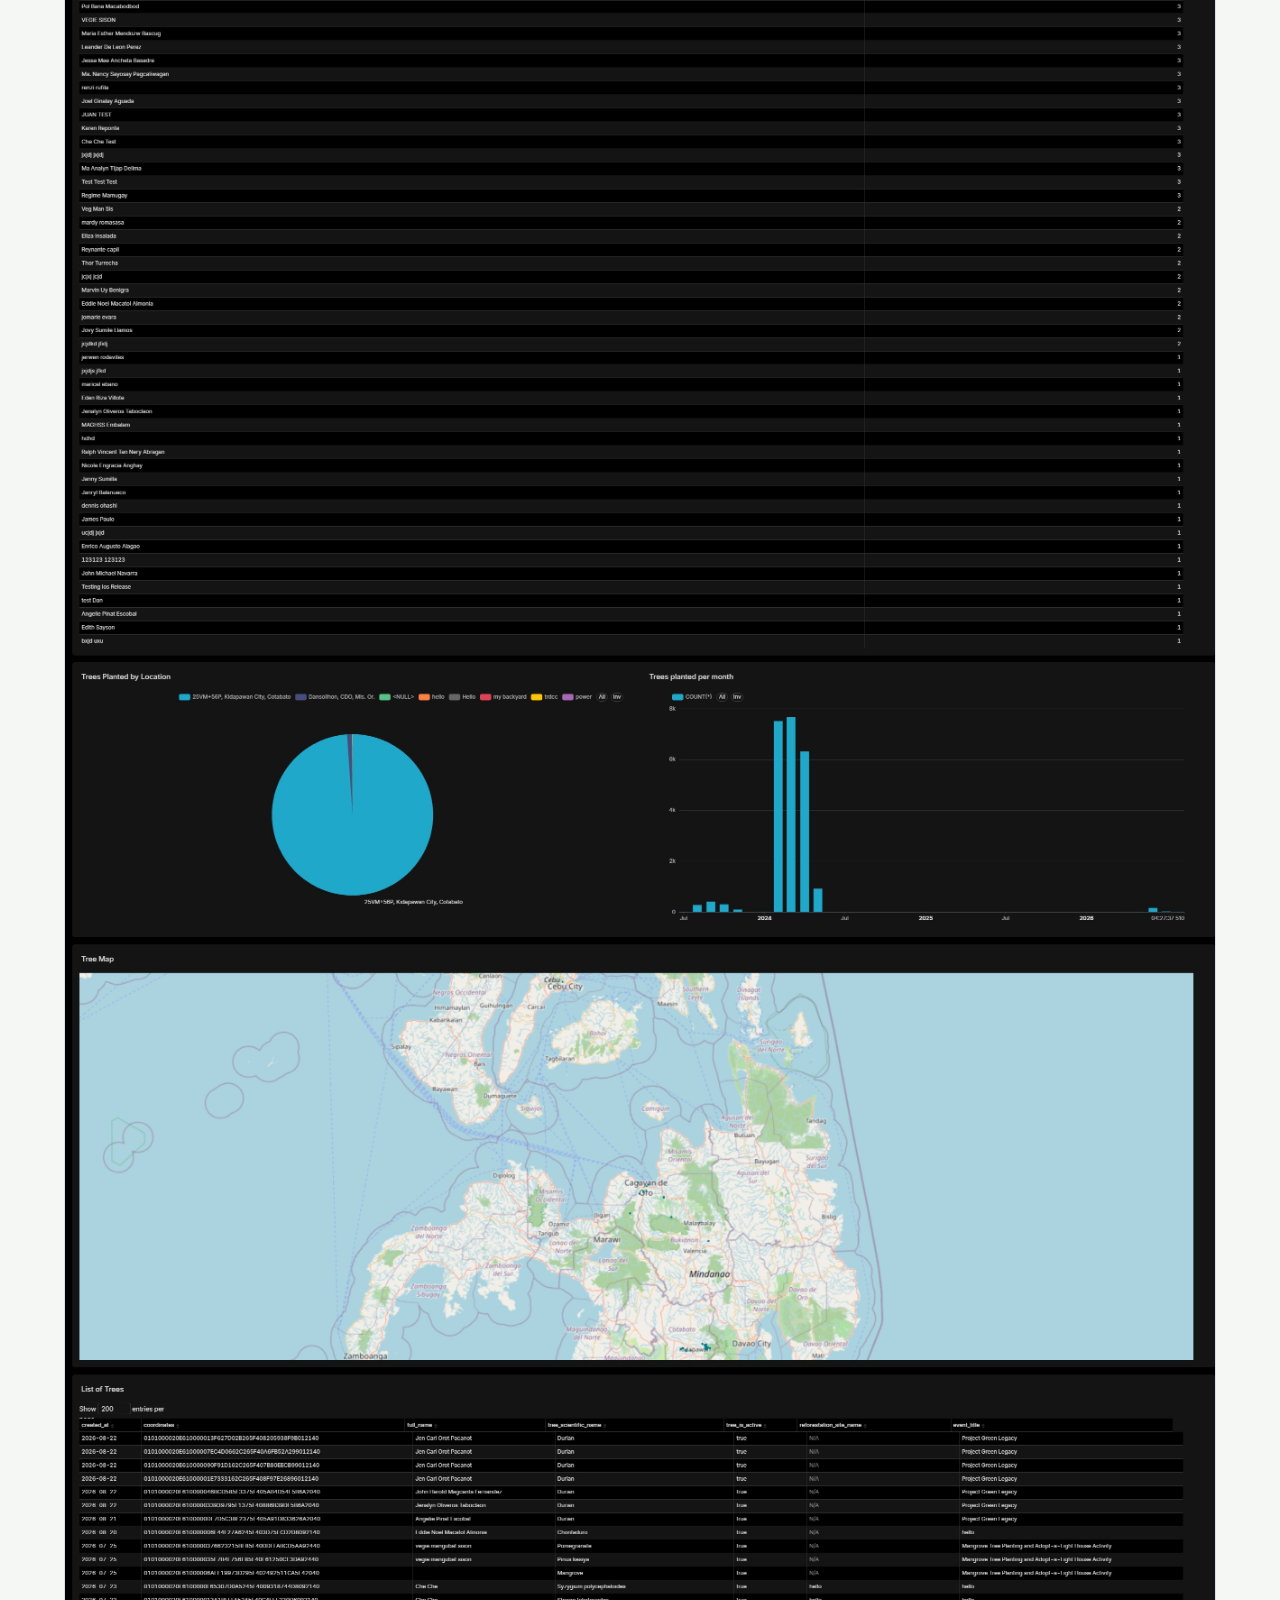
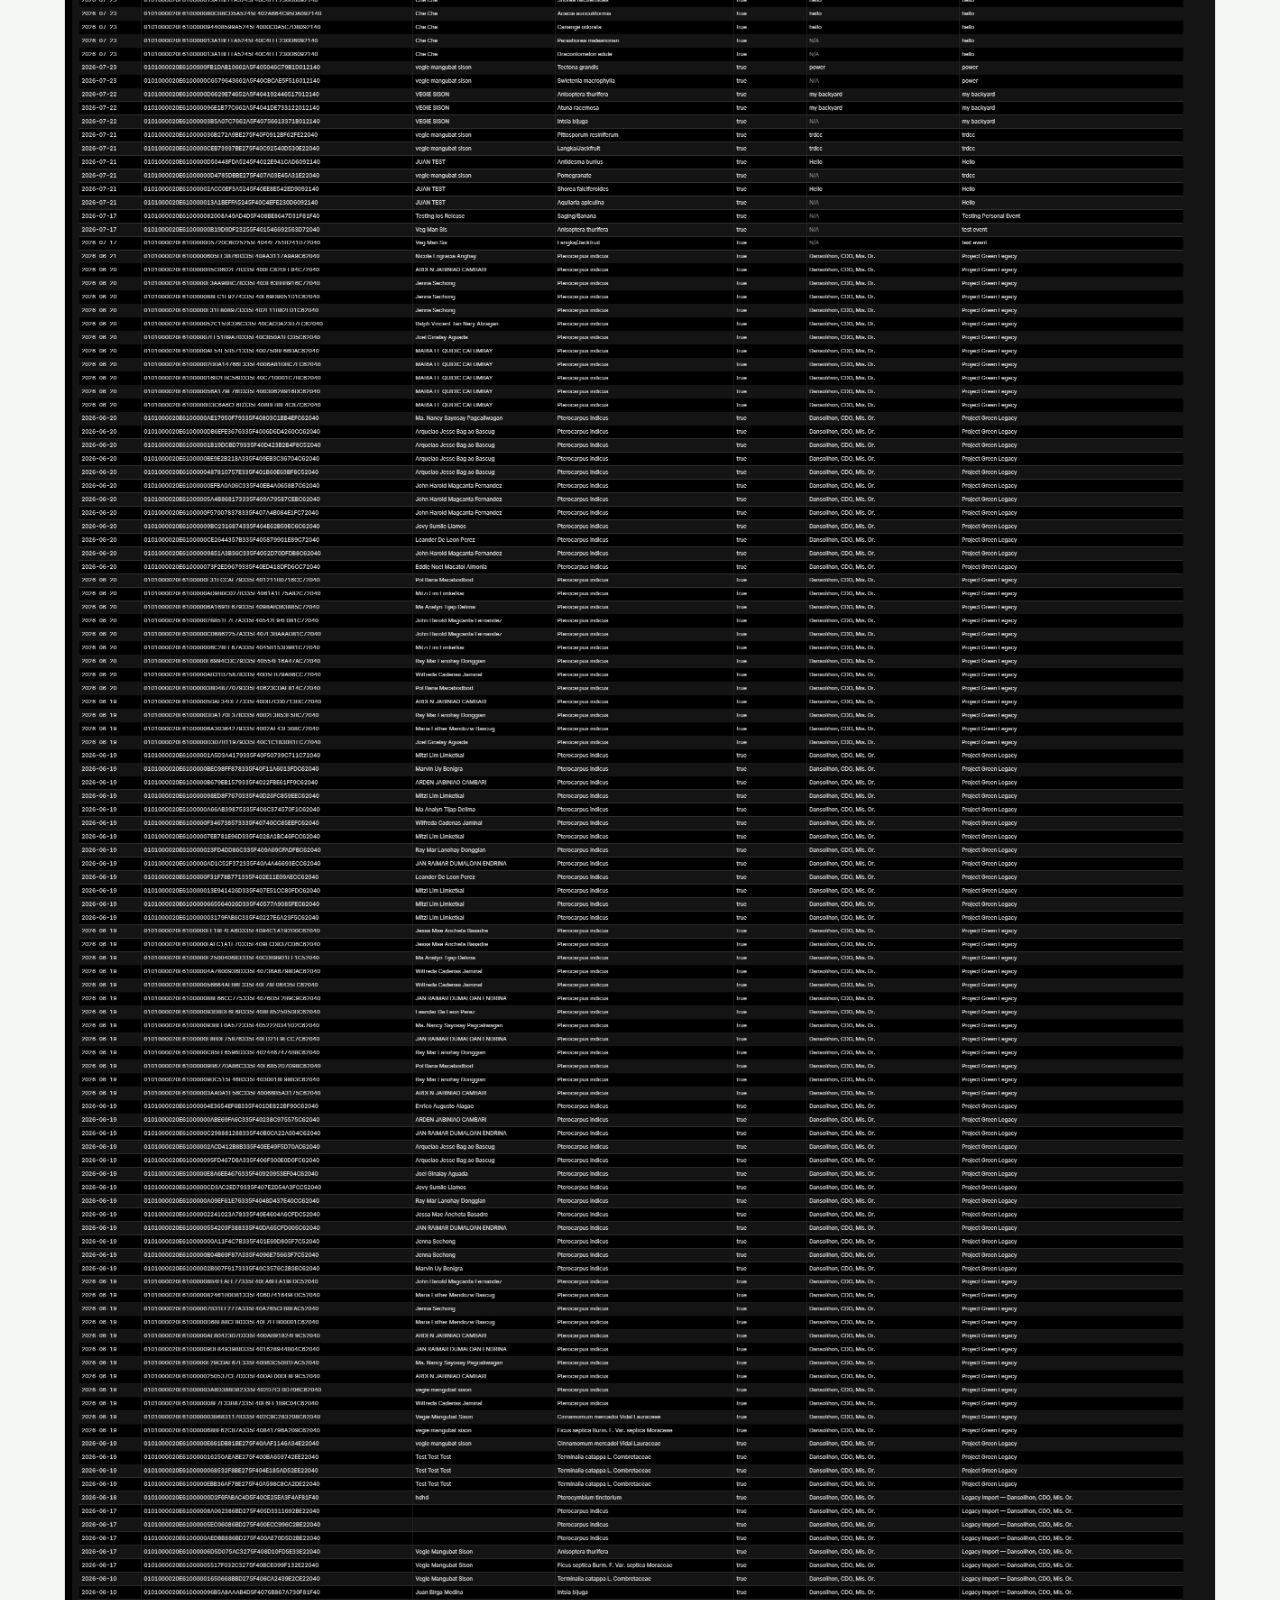
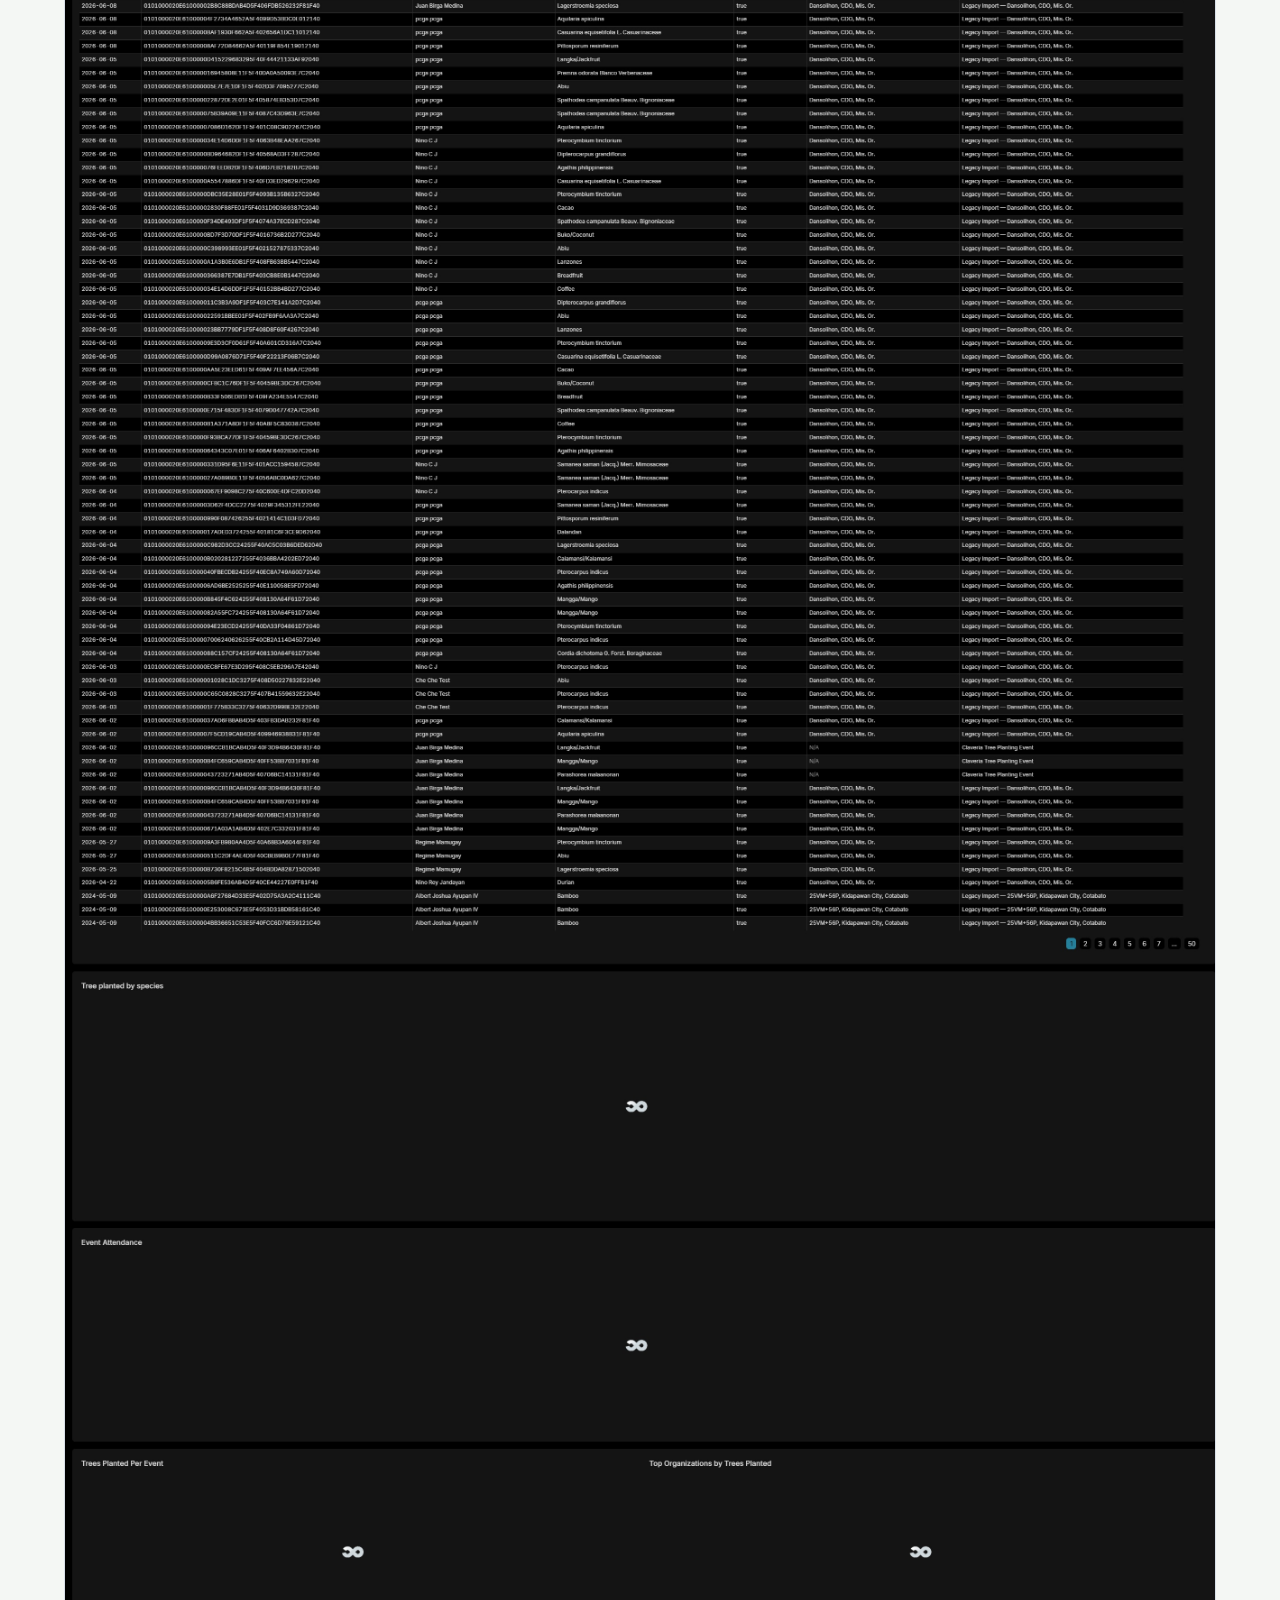
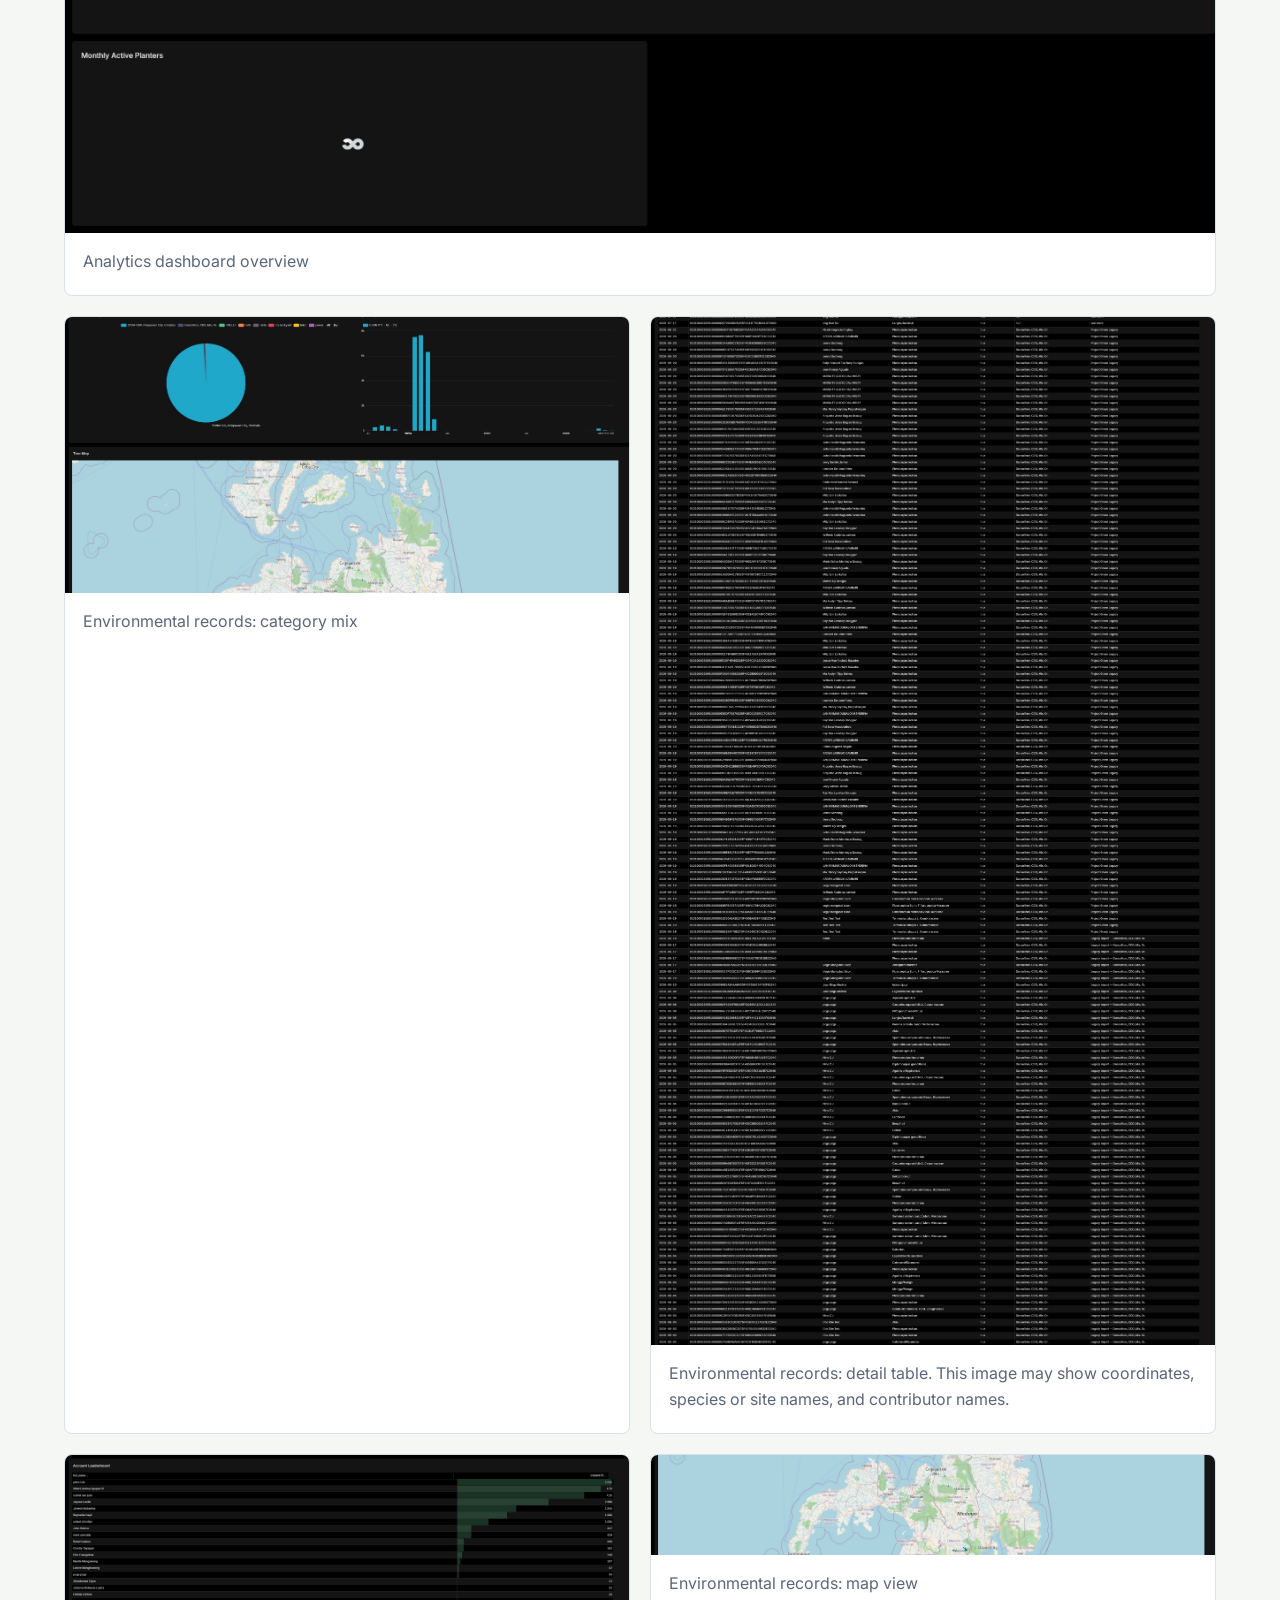
==== commit 4b3f5fb2: "Finalize portfolio profile and modeling details" ====
--- a/index.html
+++ b/index.html
@@ -37,12 +37,11 @@
         <div class="hero-copy">
           <p class="eyebrow">Data Professional | Analytics, BI &amp; Data Engineering</p>
           <h1 id="hero-title">Dashboards, reports, and business insights from raw data.</h1>
-          <p class="hero-lede">I turn raw data into dashboards, reports, KPI tracking, and decisions for non-technical stakeholders. My core stack includes SQL, Python, Apache Superset, Databricks, and Snowflake for analysis, validation, and reporting.</p>
+          <p class="hero-lede">I bring 2 years of experience using operational data to support reporting, performance monitoring, and business decisions. I work with SQL, Python, Apache Superset, Databricks, and Snowflake across data preparation, analysis, and reporting.</p>
           <div class="hero-actions">
             <a class="button primary" href="#projects">View Work Samples</a>
             <a class="button ghost resume-download" href="Enrico_Alagao_Resume.pdf" data-fallback="Enrico_Alagao_Resume.docx">Download Resume (PDF)</a>
           </div>
-          <p class="availability todo">[TODO: availability line, e.g. “Available from YYYY-MM-DD”]</p>
           <div class="quick-stats" aria-label="Career highlights">
             <div><strong>Aug 2024–Oct 2026</strong><span>Data Scientist · analytics-focused work</span></div>
             <div><strong>SQL + Python</strong><span>Data cleaning, validation, and analysis</span></div>
@@ -50,7 +49,7 @@
           </div>
         </div>
         <figure class="hero-portrait">
-          <img src="assets/portrait.jpg" alt="Portrait of Enrico Augusto Alagao" width="2000" height="3008" fetchpriority="high" decoding="async" />
+            <img src="assets/portrait.jpg" alt="Portrait of Enrico Augusto Alagao" width="1344" height="1344" fetchpriority="high" decoding="async" />
         </figure>
       </section>
 
@@ -58,7 +57,7 @@
         <div><p class="eyebrow">About me</p><h2 id="about-title">Analysis for teams that need decisions, not just charts.</h2></div>
         <div class="about-copy" data-editable="true">
           <!-- Editable copy: update this paragraph directly in index.html. -->
-          <p>I work with SQL and Python alongside Superset, Databricks, and Snowflake. I turn data into clear decisions for non-technical stakeholders through analysis, dashboards, and reporting. I am especially interested in lending, operations, and environmental analytics. I am looking for data analyst, business analyst, reporting, and dashboard roles.</p>
+          <p>I have 2 years of experience working with operational data to support reporting, performance monitoring, and business decisions. I use SQL and Python for data cleaning, transformation, validation, and exploratory analysis, with hands-on experience in Databricks, Snowflake, and Apache Superset. I combine data preparation and modeling with KPI reporting, trend analysis, and clear communication for non-technical stakeholders. I am interested in data analyst, business analyst, reporting, dashboard, and data engineering roles.</p>
         </div>
       </section>
 
@@ -175,23 +174,23 @@
             <p>Numeric preprocessing: median imputation and standard scaling. Categorical preprocessing: most-frequent imputation and one-hot encoding. Class weighting was used for imbalance. Decision and workflow fields, approval status, and remarks were excluded to avoid target leakage.</p>
             <p>Compared models: majority baseline, Logistic Regression, Random Forest, Extra Trees, and XGBoost. Limitations: one split, no tuning or cross-validation, no probability calibration, and approximately 1,020 minority-class examples. Do not use these results to make lending decisions.</p>
             <h4>Extra Trees confusion matrix</h4>
-            <div id="confusionMatrix" class="todo" aria-live="polite"></div>
+            <div id="confusionMatrix" aria-live="polite"></div>
           </div>
           <p class="confidential-note">Client name and data anonymized for confidentiality.</p>
         </section>
 
         <div class="analysis-grid schematic-grid" aria-label="Illustrative project diagrams">
           <figure class="analysis-card">
-            <button class="lightbox-trigger" type="button" aria-label="Enlarge monthly trend analysis illustration" data-caption="Illustrative monthly trend layout; values are loaded from the aggregate data file."><img src="assets/loan-trend-analysis.svg" alt="Illustrative monthly application and rolling-average chart layout, with no values shown" width="1200" height="680" loading="lazy" decoding="async" /></button>
-            <figcaption><strong>Trend analysis layout.</strong> The live chart above reads its values from the monthly aggregate JSON.</figcaption>
-          </figure>
-          <figure class="analysis-card">
-            <button class="lightbox-trigger" type="button" aria-label="Enlarge anonymized operations grouping illustration" data-caption="Illustrative group labels only; no group-level values are published."><img src="assets/loan-group-insight.svg" alt="Illustrative anonymized group comparison with no group-level values" width="1200" height="680" loading="lazy" decoding="async" /></button>
-            <figcaption><strong>Operational grouping.</strong> Segment names and group-level values are withheld.</figcaption>
-          </figure>
-          <figure class="analysis-card">
-            <button class="lightbox-trigger" type="button" aria-label="Enlarge outcome decision support illustration" data-caption="Illustrative outcome categories; unknown or ambiguous outcomes remain separate."><img src="assets/loan-decision-support.svg" alt="Illustration of approved, cancelled, and separately reported unknown outcomes" width="1200" height="680" loading="lazy" decoding="async" /></button>
-            <figcaption><strong>Outcome review.</strong> Rates use the same clear-outcome denominator across periods.</figcaption>
+            <button class="lightbox-trigger" type="button" aria-label="Enlarge monthly trend analysis illustration" data-caption="Illustration of monthly application volume and its three-month rolling average. The charts above show the calculated results."><img src="assets/loan-trend-analysis.svg" alt="Illustrative monthly application chart with a three-month rolling average; not a separate result" width="1200" height="680" loading="lazy" decoding="async" /></button>
+            <figcaption><strong>How to read the trend charts.</strong> This is a layout illustration. The interactive charts above show the calculated monthly application counts and rolling average.</figcaption>
+          </figure>
+          <figure class="analysis-card">
+            <button class="lightbox-trigger" type="button" aria-label="Enlarge anonymized operations grouping illustration" data-caption="Example of comparing anonymized operational segments. The group labels are generic and no segment values are shown."><img src="assets/loan-group-insight.svg" alt="Illustrative comparison of generic operational groups A, B, and C; no project values are shown" width="1200" height="680" loading="lazy" decoding="async" /></button>
+            <figcaption><strong>Example of segment comparison.</strong> Group A, B, and C are generic labels showing how an analyst might compare anonymized operational segments. They are not actual project groups or results.</figcaption>
+          </figure>
+          <figure class="analysis-card">
+            <button class="lightbox-trigger" type="button" aria-label="Enlarge outcome decision support illustration" data-caption="Approved and cancelled applications form the approval-rate denominator. Pending, correction, blank, and conflicting outcomes are tracked separately."><img src="assets/loan-decision-support.svg" alt="Illustration showing approved and cancelled outcomes, with pending and ambiguous outcomes kept separate" width="1200" height="680" loading="lazy" decoding="async" /></button>
+            <figcaption><strong>Which outcomes count in the rate.</strong> Approval rate compares approved with cancelled applications. Pending, correction, blank, and conflicting outcomes are reported separately.</figcaption>
           </figure>
         </div>
       </section>
@@ -308,9 +307,9 @@
       <section class="section skills-section" id="skills" aria-labelledby="skills-title">
         <div class="section-heading compact"><p class="eyebrow">Technical Profile</p><h2 id="skills-title">Tools I use across the analysis workflow.</h2></div>
         <div class="skills-layout">
-          <div class="skill-column"><h3>SQL</h3><ul><li>PostgreSQL</li><li>Spark SQL</li><li>Data cleaning and validation</li><li>Data quality checks</li></ul><p class="used-in"><strong>Used in:</strong> Loan Approval Modeling and EDA; Environmental Records Analytics.</p></div>
-          <div class="skill-column"><h3>Python and Analysis</h3><ul><li>Pandas and NumPy</li><li>Matplotlib and Seaborn</li><li>EDA and trend analysis</li><li>Business insight generation</li></ul><p class="used-in"><strong>Used in:</strong> Loan Application Trend Analysis; Environmental Records Analytics.</p></div>
-          <div class="skill-column"><h3>Reporting and Platforms</h3><ul><li>Apache Superset dashboards</li><li>Databricks and Snowflake</li><li>KPI reporting</li><li>Stakeholder communication</li></ul><p class="used-in"><strong>Used in:</strong> Environmental Records Analytics; Station Performance Dashboard; public-dataset practice projects.</p></div>
+          <div class="skill-column"><h3>Languages and Data Preparation</h3><ul><li>SQL: PostgreSQL and Spark SQL</li><li>Python: Pandas and NumPy</li><li>Data cleaning, transformation, and validation</li><li>C# (foundational)</li></ul><p class="used-in"><strong>Used in:</strong> Loan Approval Modeling and EDA; Loan Application Trend Analysis.</p></div>
+          <div class="skill-column"><h3>Analytics and Engineering</h3><ul><li>Exploratory, trend, and statistical analysis</li><li>Matplotlib, Seaborn, and scikit-learn</li><li>Data quality checks and reporting datasets</li><li>Databricks, Snowflake, and Spark SQL</li></ul><p class="used-in"><strong>Used in:</strong> Loan Application Trend Analysis; Environmental Records Analytics.</p></div>
+          <div class="skill-column"><h3>BI and Business Analysis</h3><ul><li>Apache Superset dashboards and KPIs</li><li>Stakeholder reporting and requirements gathering</li><li>Business insights and recommendations</li><li>Power BI, Excel, and Jupyter notebooks</li></ul><p class="used-in"><strong>Used in:</strong> Environmental Records Analytics; Station Performance Dashboard; public-dataset practice projects.</p></div>
         </div>
       </section>
 
@@ -319,44 +318,43 @@
         <div class="cert-grid">
           <article>
             <img src="assets/cert-datacamp-sql.png" alt="Associate Data Analyst in SQL certificate image" width="1510" height="865" loading="lazy" decoding="async" />
-            <h3>Associate Data Analyst in SQL</h3><p>DataCamp · [TODO: date] · Verification: [TODO: verification URL]</p>
+            <h3>Associate Data Analyst in SQL</h3><p>DataCamp · 2026</p>
           </article>
           <article>
             <img src="assets/cert-data-science.jpg" alt="Python for Machine Learning and Data Science certificate image" width="2400" height="1786" loading="lazy" decoding="async" />
-            <h3>Python for Machine Learning and Data Science</h3><p>Pierian Data training · [TODO: date] · Verification: [TODO: verification URL]</p>
-          </article>
-        </div>
-        <div class="education-block"><h3>Education</h3><p>[TODO: degree, school, years]</p></div>
+            <h3>Python for Machine Learning and Data Science</h3><p>Pierian Data (Udemy) · June 2023</p>
+          </article>
+        </div>
+        <div class="education-block"><h3>Education</h3><p>Bachelor of Science in Information Technology · Iloilo Science and Technology University · 2019–2023</p></div>
       </section>
 
       <section class="section experience-section" id="experience" aria-labelledby="experience-title">
         <div class="section-heading"><div><p class="eyebrow">Experience</p><h2 id="experience-title">Professional background.</h2></div></div>
         <div class="timeline">
           <article>
-            <span>Aug 2024 - Oct 2026 <span class="todo">[TODO: confirm whether MeldCX end date should say “Present”]</span></span>
+            <span>Aug 2024 - Oct 2026</span>
             <h3>MeldCX Philippines | Data Scientist (analytics-focused)</h3>
             <ul>
-              <li>Cleaned and validated data with SQL and Python across [TODO: data volume].</li>
-              <li>Built dashboards and reports with Apache Superset, Databricks, and Snowflake: [TODO: number of dashboards/reports].</li>
-              <li>Analyzed trends and prepared stakeholder reporting for [TODO: stakeholder groups].</li>
-              <li>Added data quality checks and validation steps, with [TODO: hours saved or percentage improvement].</li>
+              <li>Developed Apache Superset dashboards and reports to support stakeholder reporting, improve KPI visibility, and help teams review business trends.</li>
+              <li>Cleaned, transformed, and validated operational data using SQL, Python, and Spark SQL across Databricks and Snowflake.</li>
+              <li>Conducted exploratory and trend analysis to identify patterns and generate insights for planning, performance monitoring, and process review.</li>
+              <li>Communicated dashboard findings and technical results to non-technical stakeholders, translating analysis into clear takeaways and next steps.</li>
             </ul>
           </article>
           <article>
             <span>Feb 2023 - May 2023</span><h3>Kabertek Inc. | Student Intern</h3>
-            <p>Validated and encoded information while maintaining data integrity and confidentiality.</p>
+            <ul><li>Validated and encoded information according to data-handling guidelines, maintaining data integrity and confidentiality.</li><li>Supported enterprise system updates using C# and MVC.</li></ul>
           </article>
         </div>
       </section>
 
       <section class="contact-section" id="contact" aria-labelledby="contact-title">
-        <div><p class="eyebrow">Contact</p><h2 id="contact-title">Open to data analyst, business analyst, reporting, and dashboard opportunities.</h2><p>Email: enricoalagao@gmail.com</p><!-- Phone number removed from public page. --></div>
+        <div><p class="eyebrow">Contact</p><h2 id="contact-title">Open to data analyst, business analyst, reporting, dashboard, and data engineering opportunities.</h2><p>Email: enricoalagao@gmail.com</p><!-- Phone number removed from public page. --></div>
         <div class="contact-actions">
           <a class="button primary" href="mailto:enricoalagao@gmail.com">Email Me</a>
           <a class="button ghost light resume-download" href="Enrico_Alagao_Resume.pdf" data-fallback="Enrico_Alagao_Resume.docx">Resume</a>
-          <a class="button ghost light social-link" hidden aria-hidden="true">LinkedIn</a>
+          <a class="button ghost light social-link" href="https://www.linkedin.com/in/enrico-augusto-alagao-ab14a2255/" target="_blank" rel="noopener noreferrer">LinkedIn</a>
           <a class="button ghost light social-link" hidden aria-hidden="true">GitHub</a>
-          <p class="social-todos todo">[TODO: add LinkedIn URL] · [TODO: add GitHub URL]</p>
         </div>
       </section>
     </main>
--- a/styles.css
+++ b/styles.css
@@ -210,9 +210,10 @@
 
 .hero-portrait img {
   width: min(420px, 78vw);
-  aspect-ratio: 4 / 5;
-  object-fit: cover;
-  object-position: center top;
+  height: auto;
+  aspect-ratio: auto;
+  object-fit: contain;
+  object-position: center;
   border: 10px solid #fff;
   border-radius: 8px;
   box-shadow: var(--shadow);
@@ -1058,21 +1059,6 @@
   margin-top: 24px;
 }
 
-.todo {
-  color: #7c2d12;
-}
-
-.availability {
-  margin: 16px 0 0;
-  font-weight: 700;
-}
-
-.social-todos {
-  flex-basis: 100%;
-  margin: 4px 0 0;
-  font-size: 0.86rem;
-}
-
 .education-block {
   margin-top: 20px;
 }
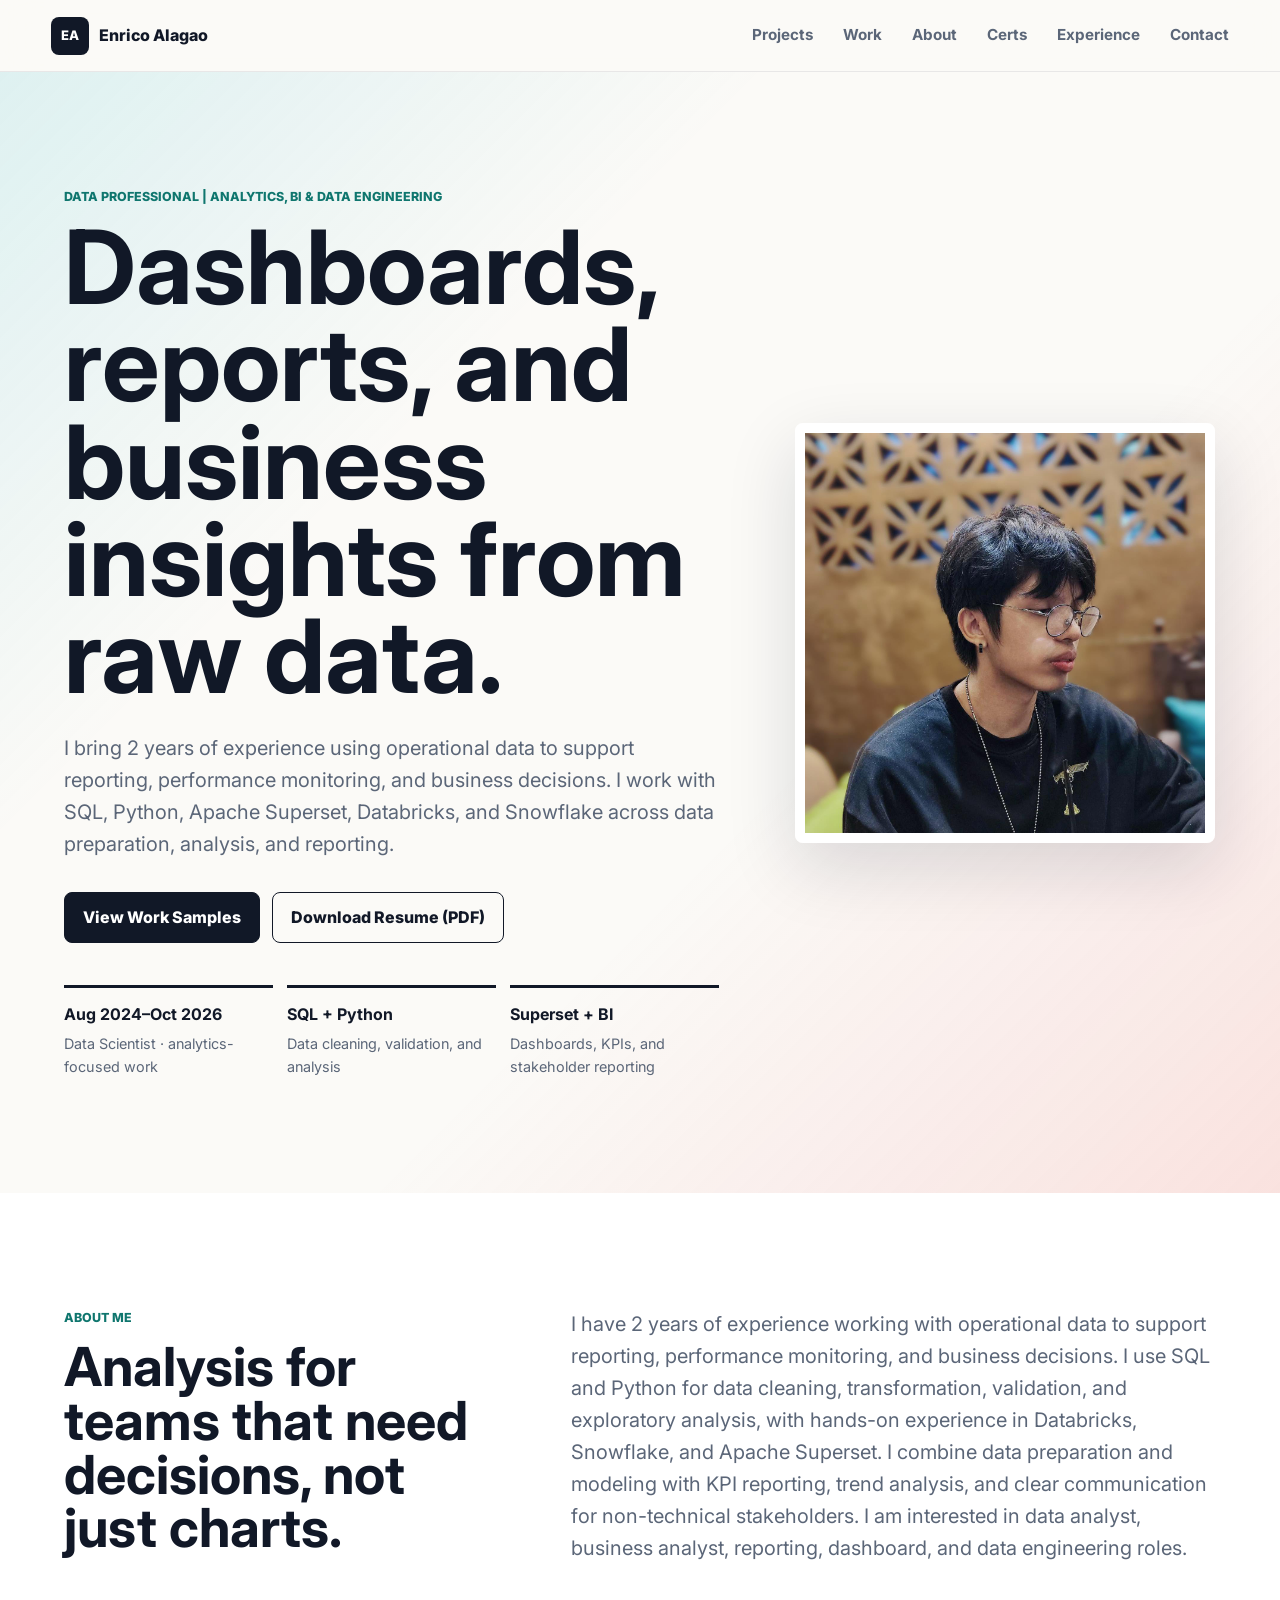
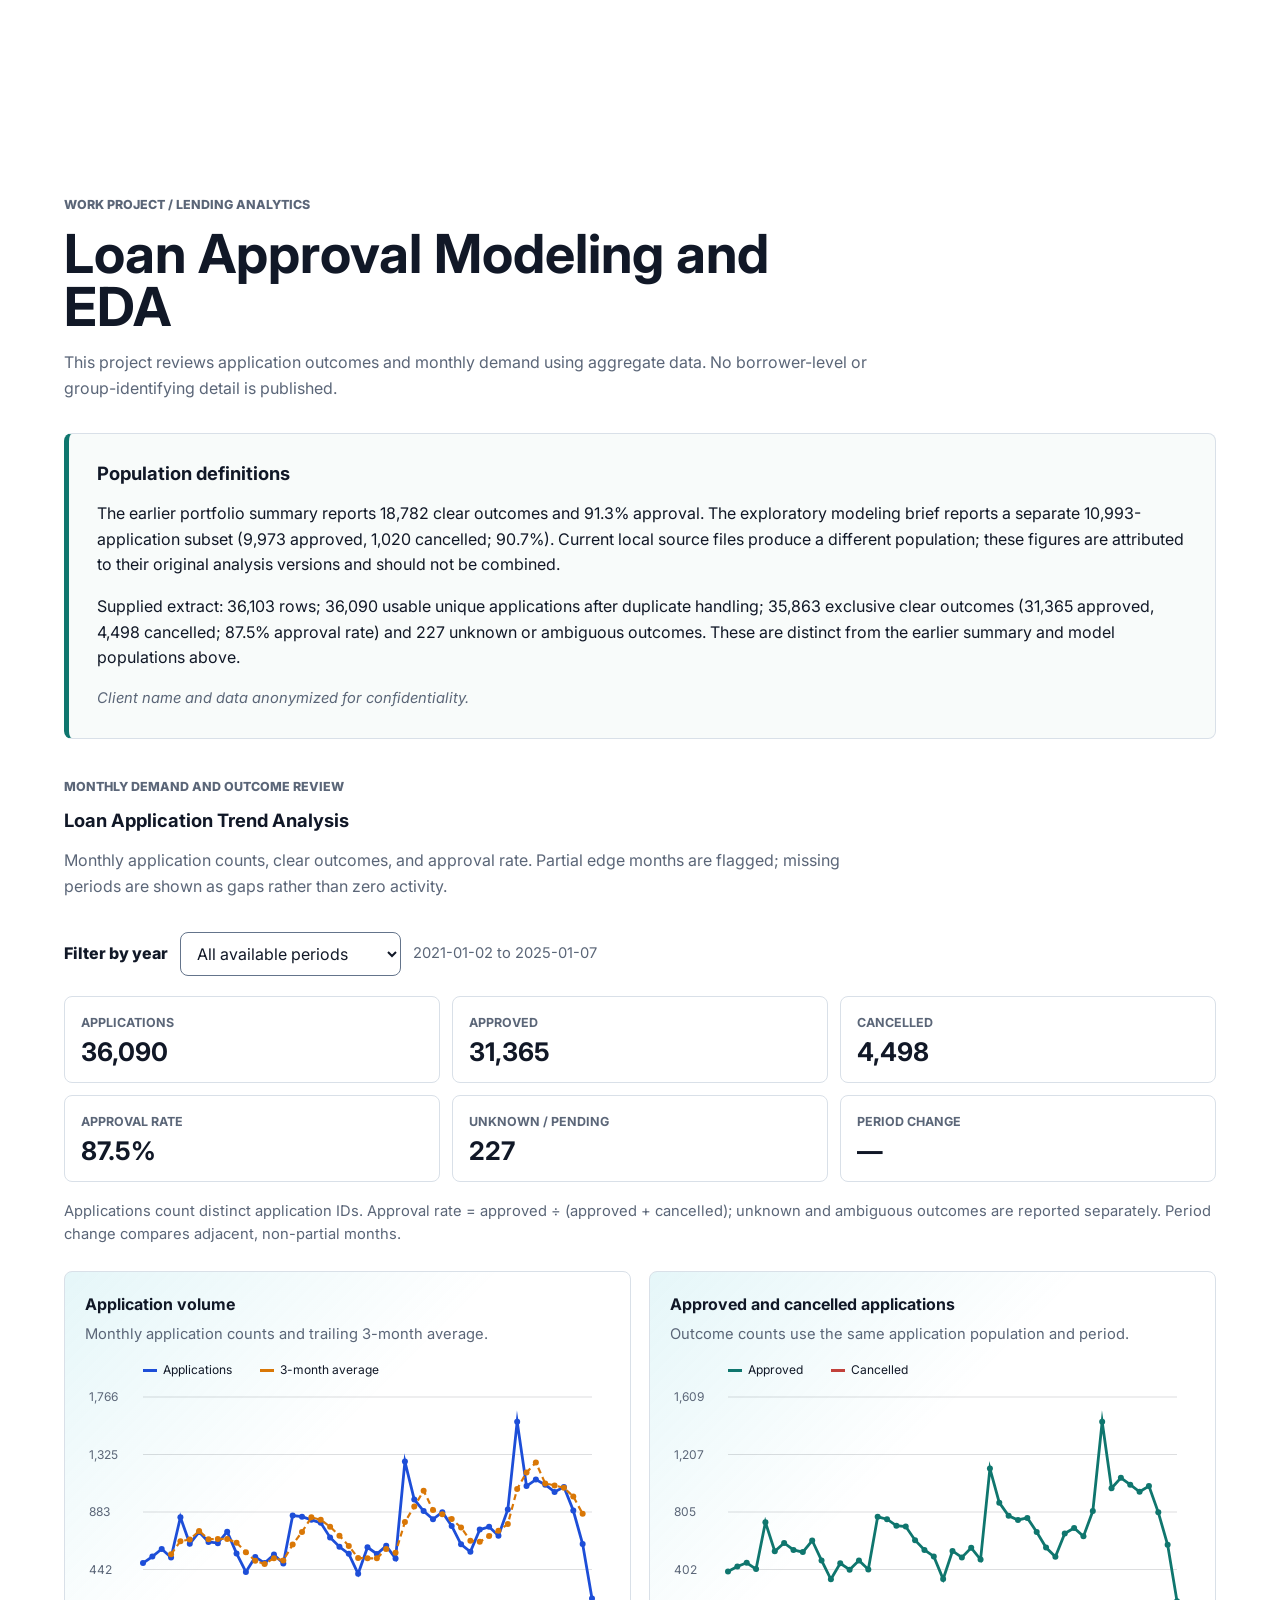
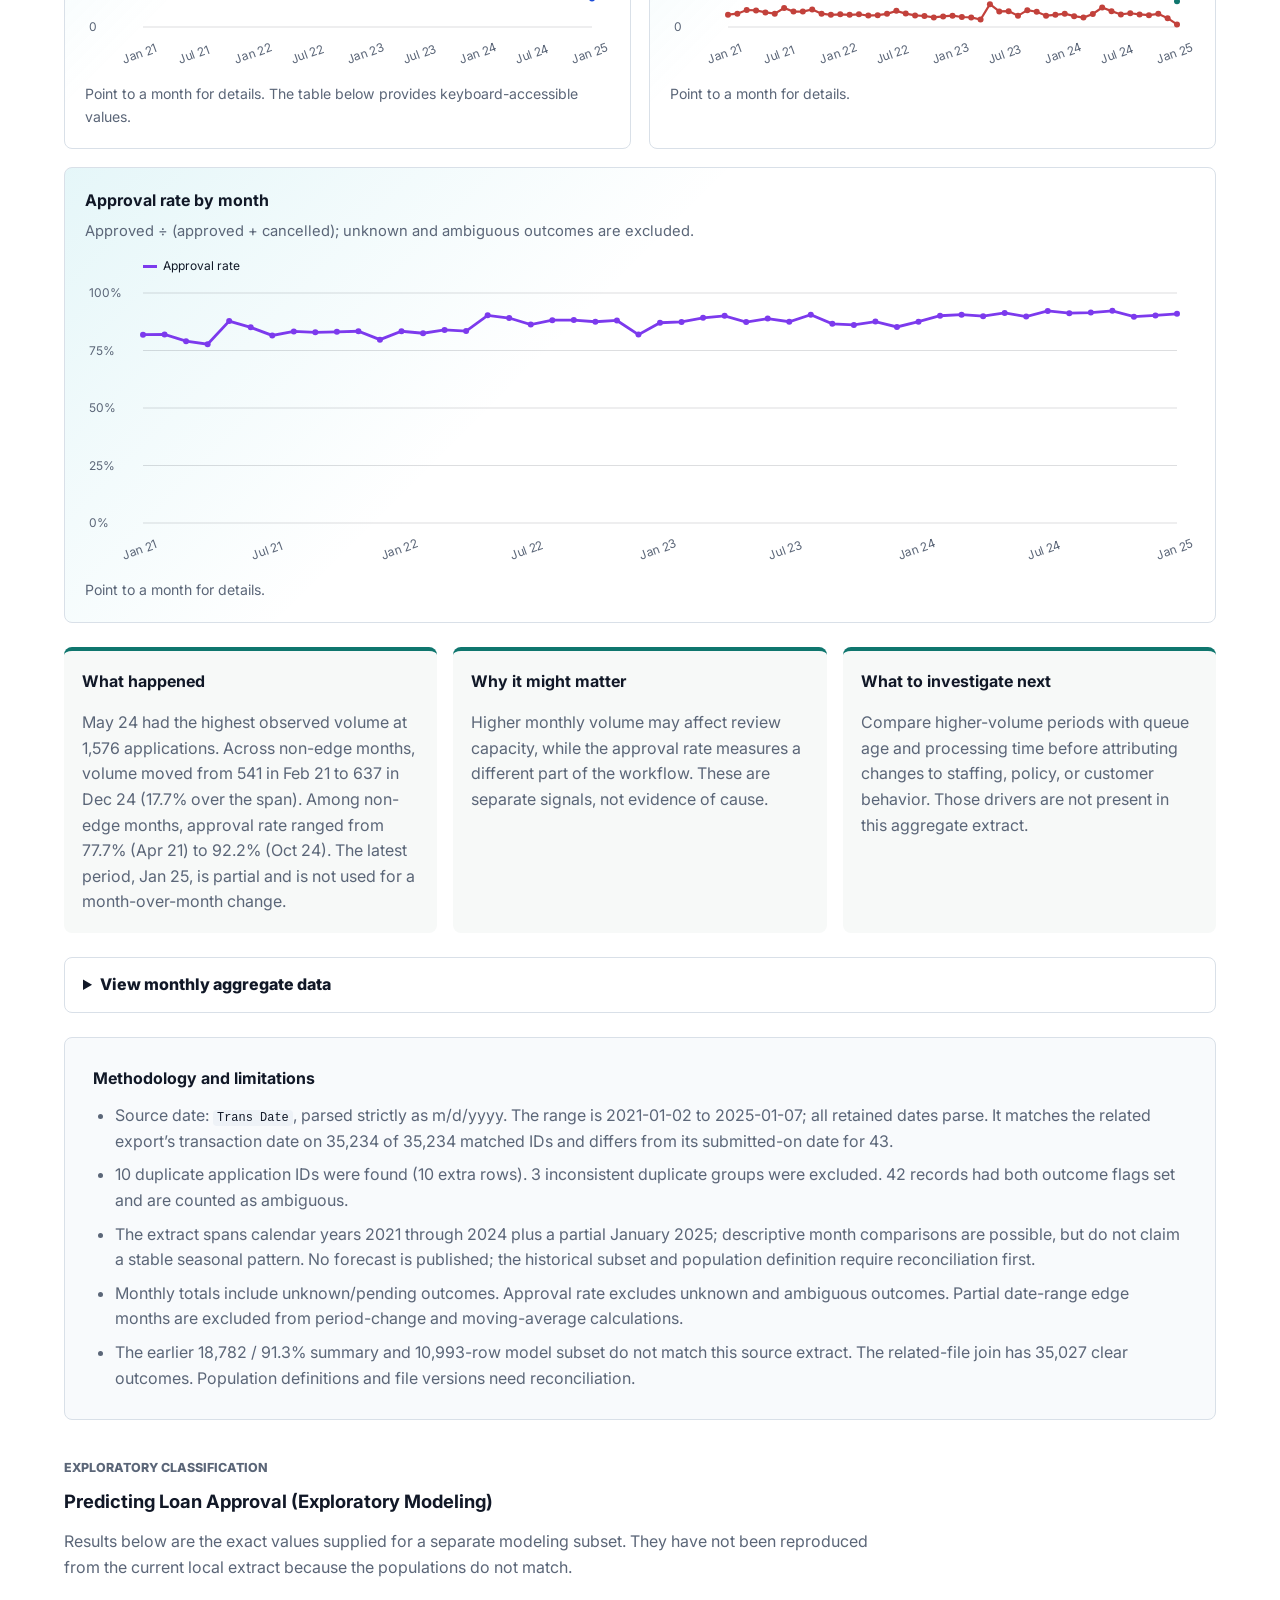
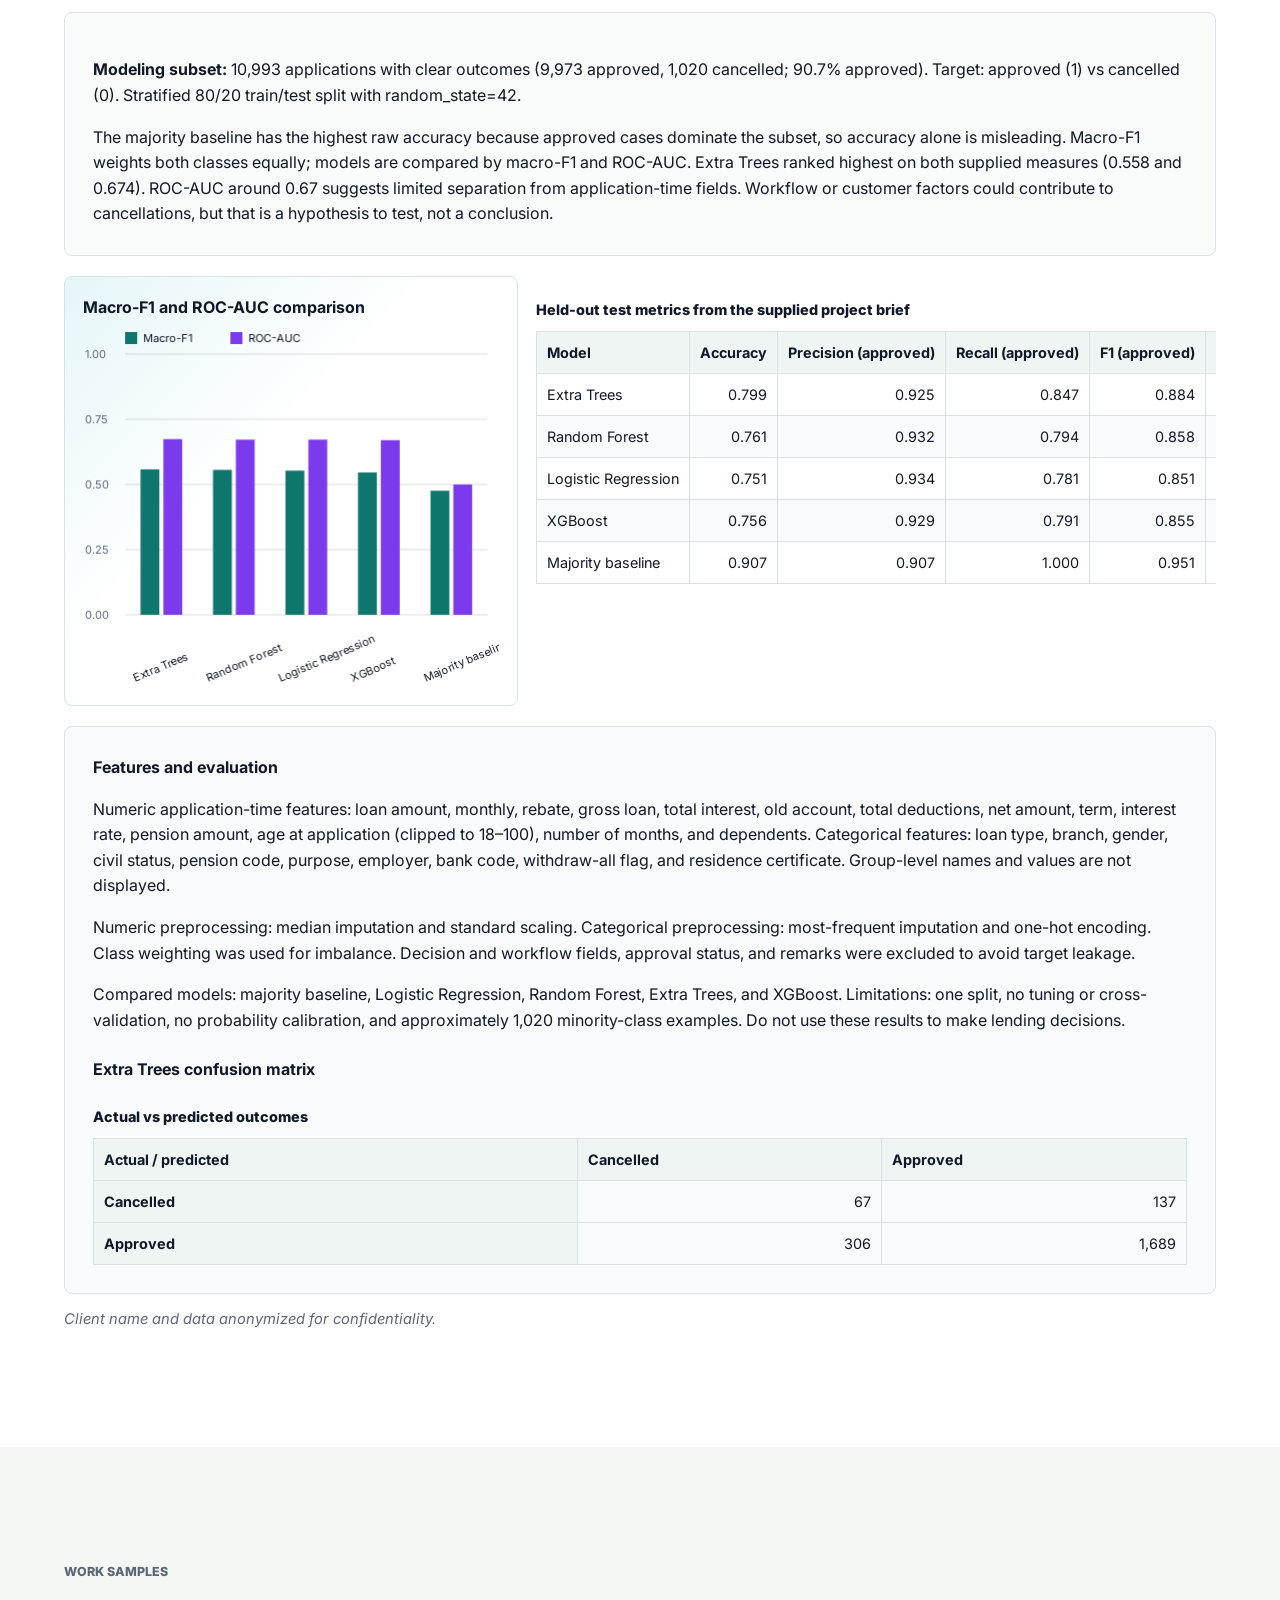
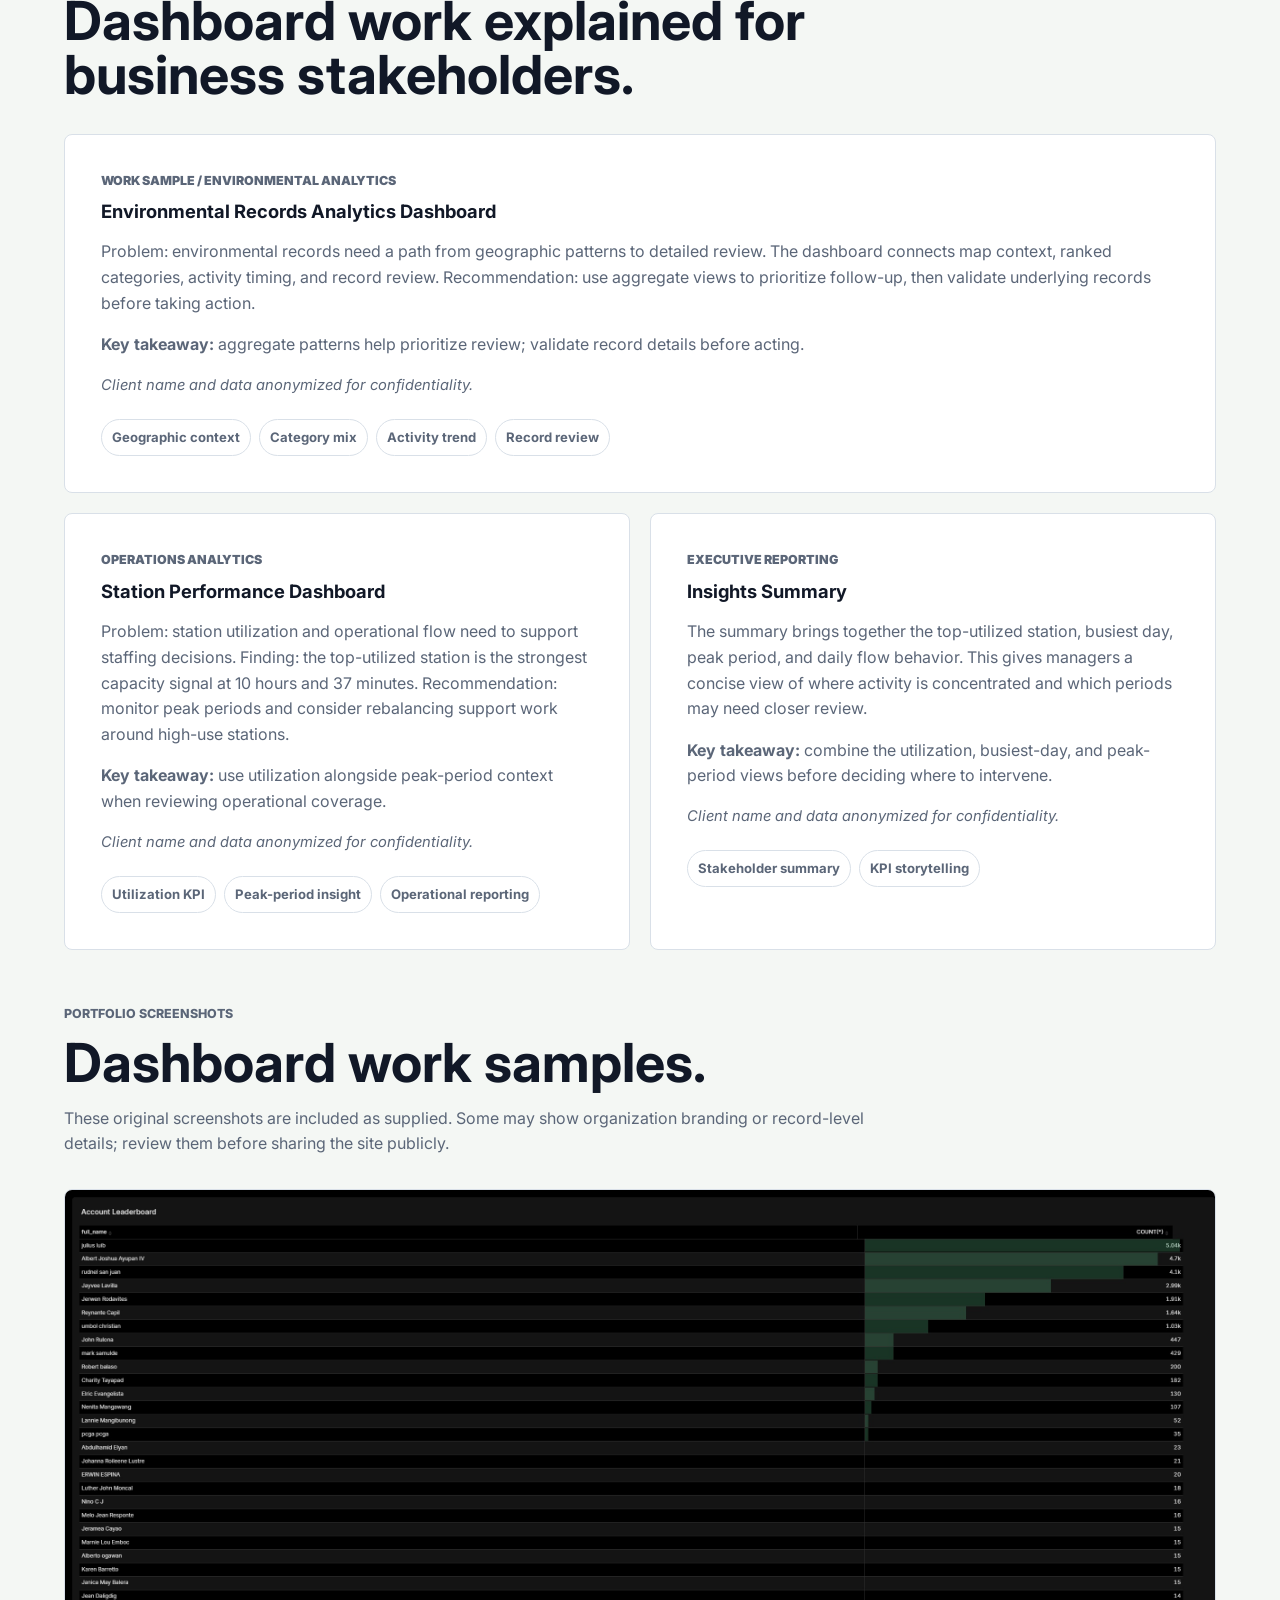
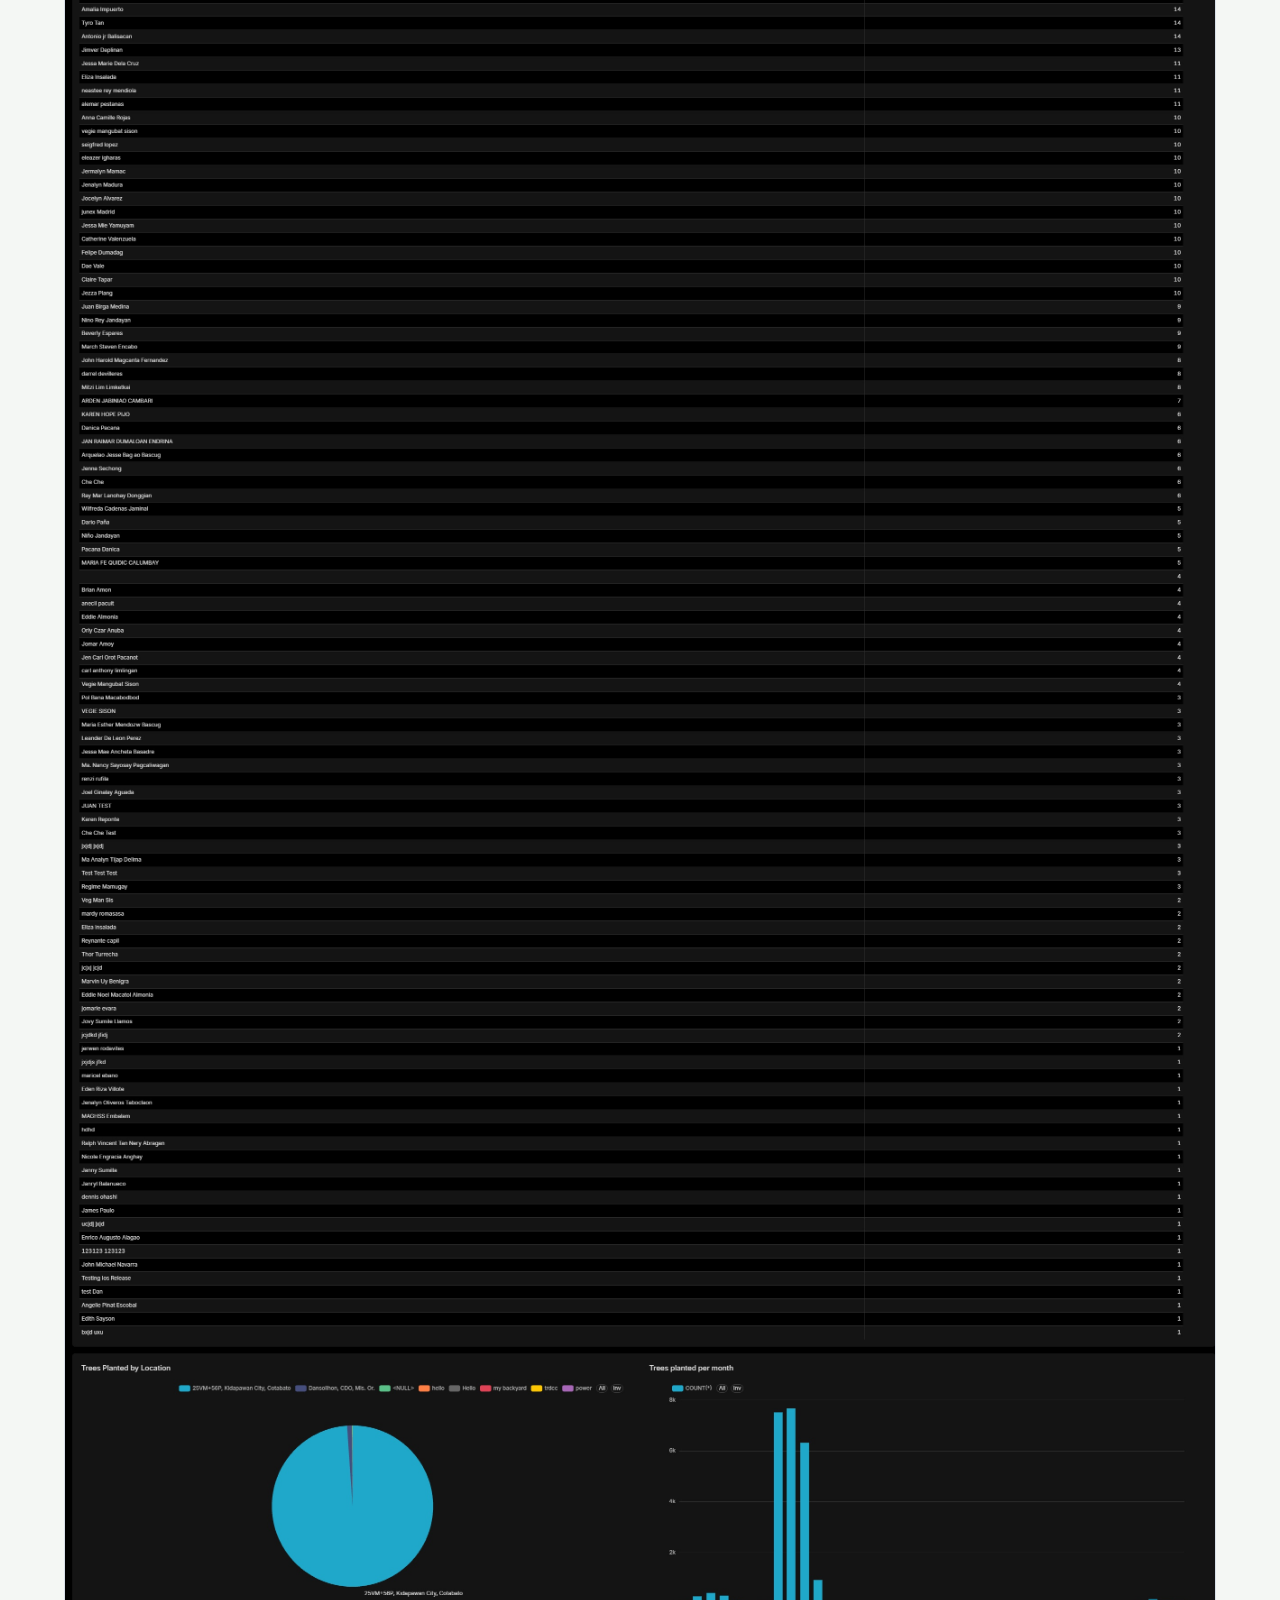
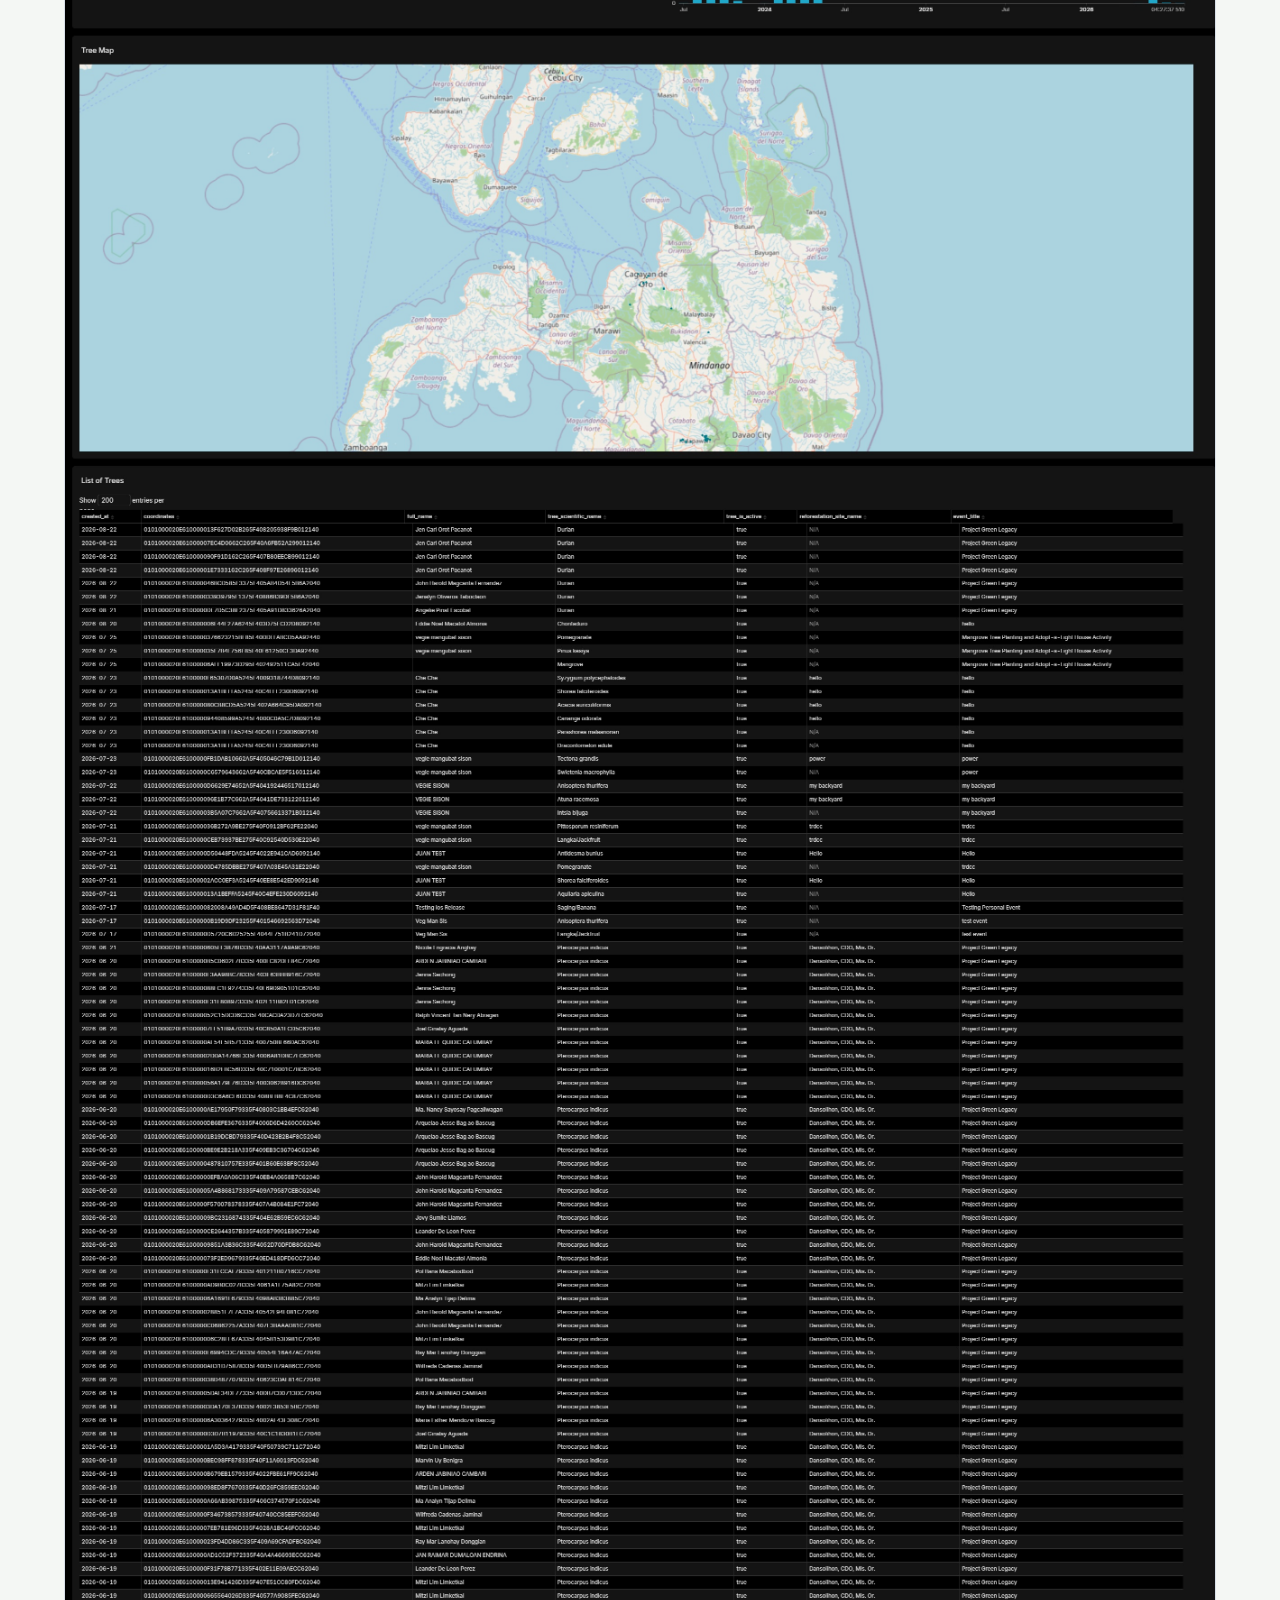
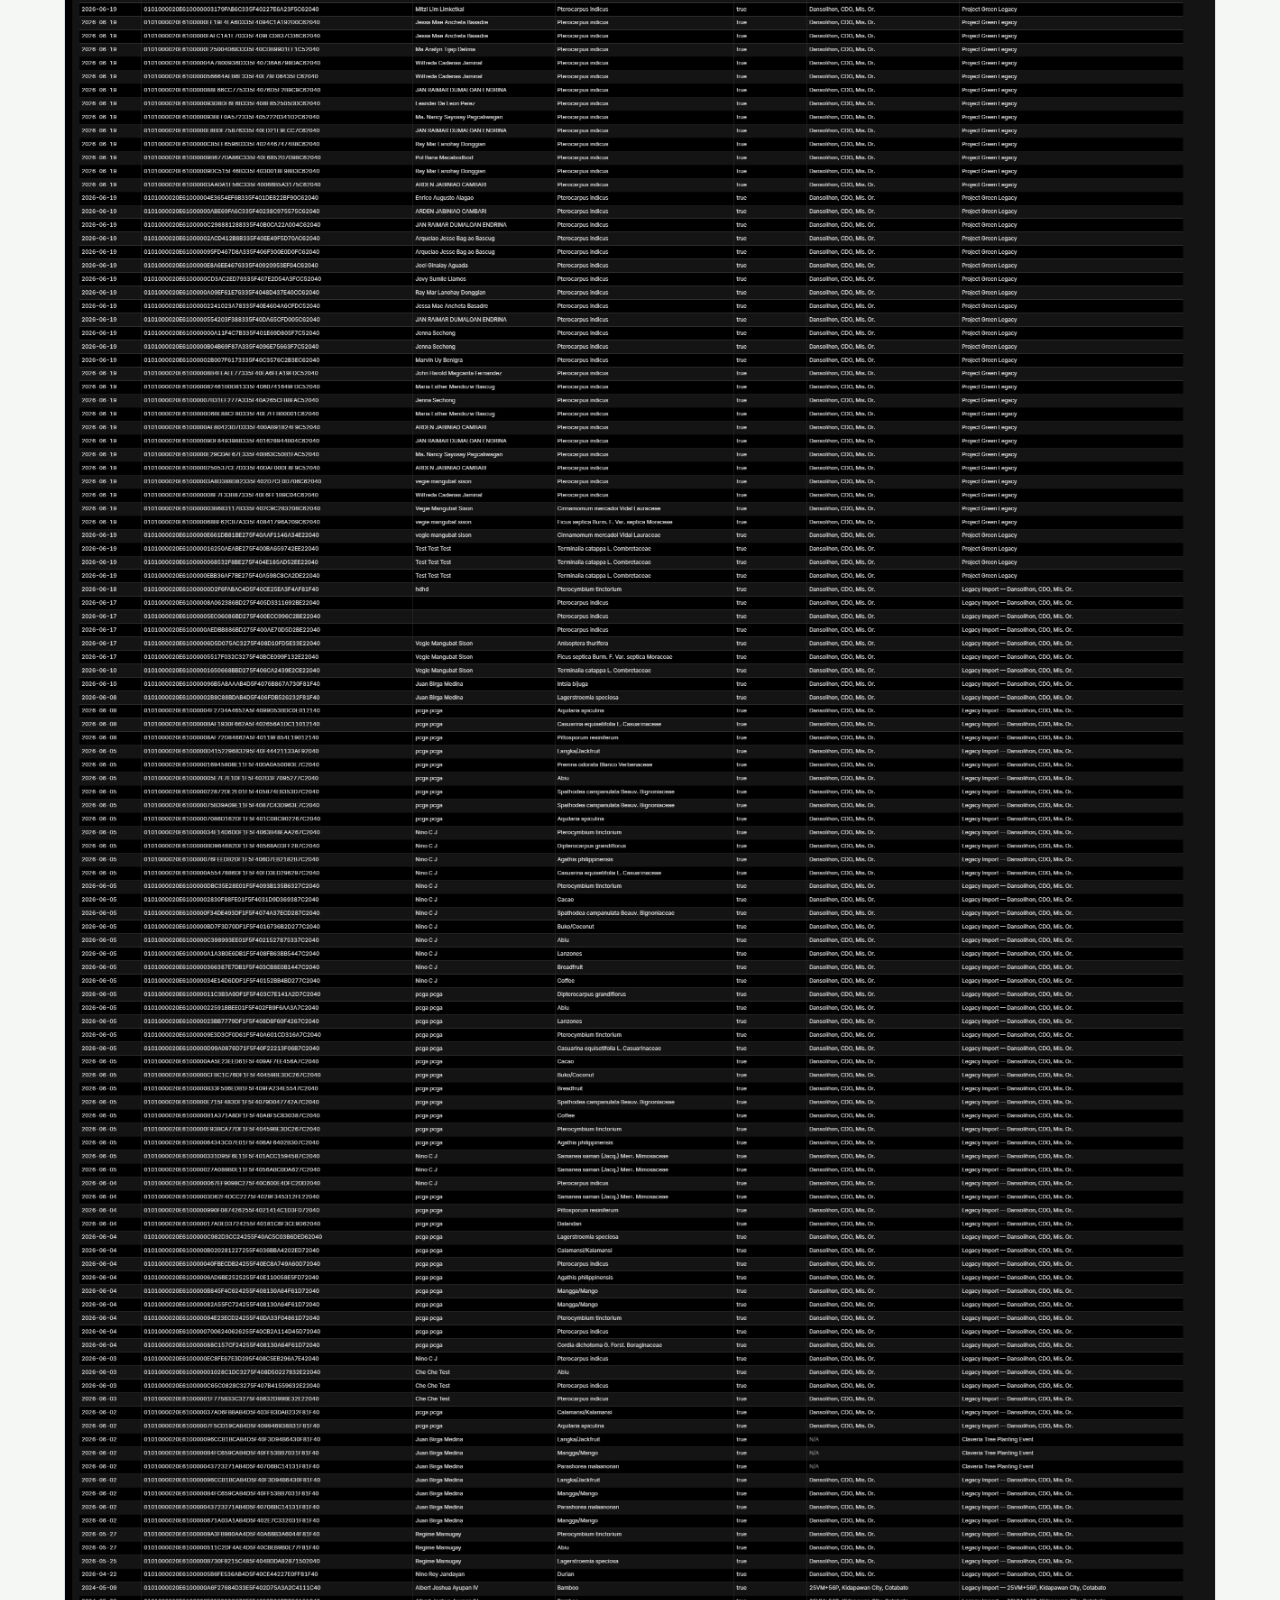
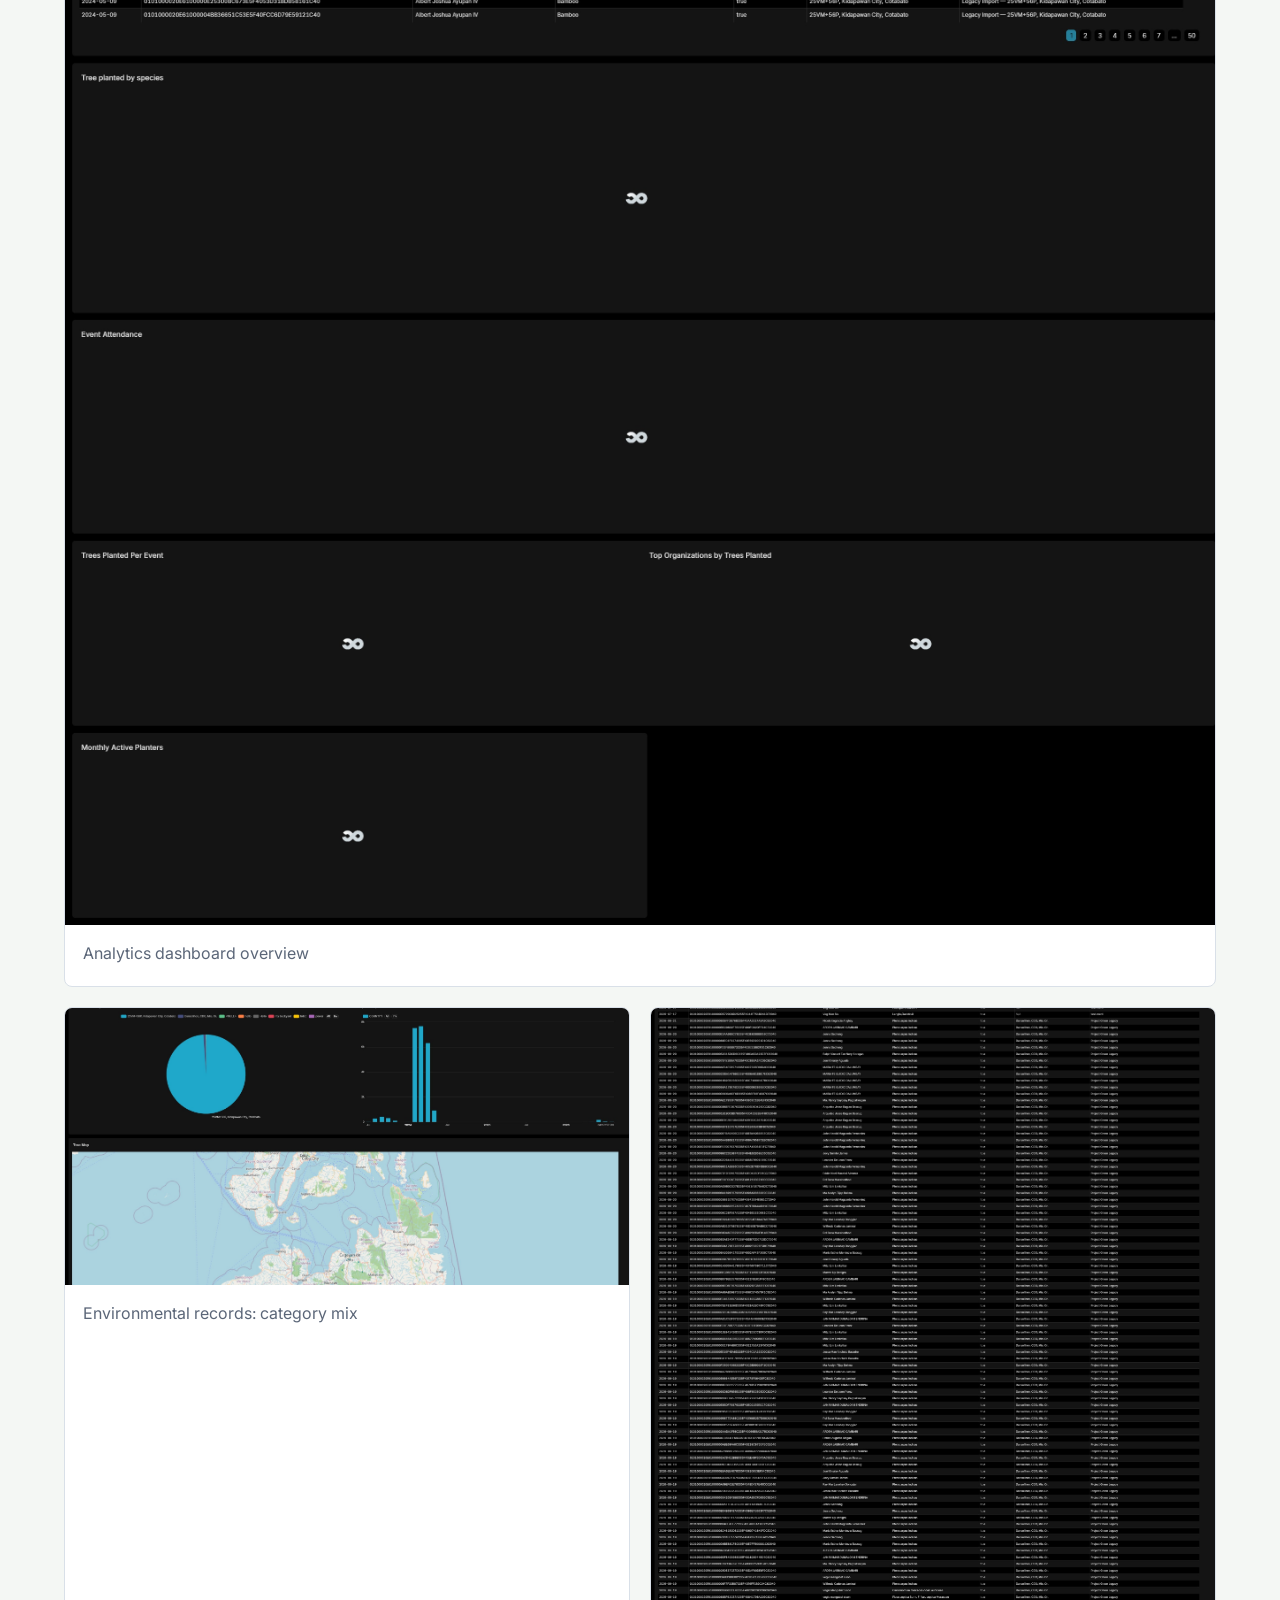
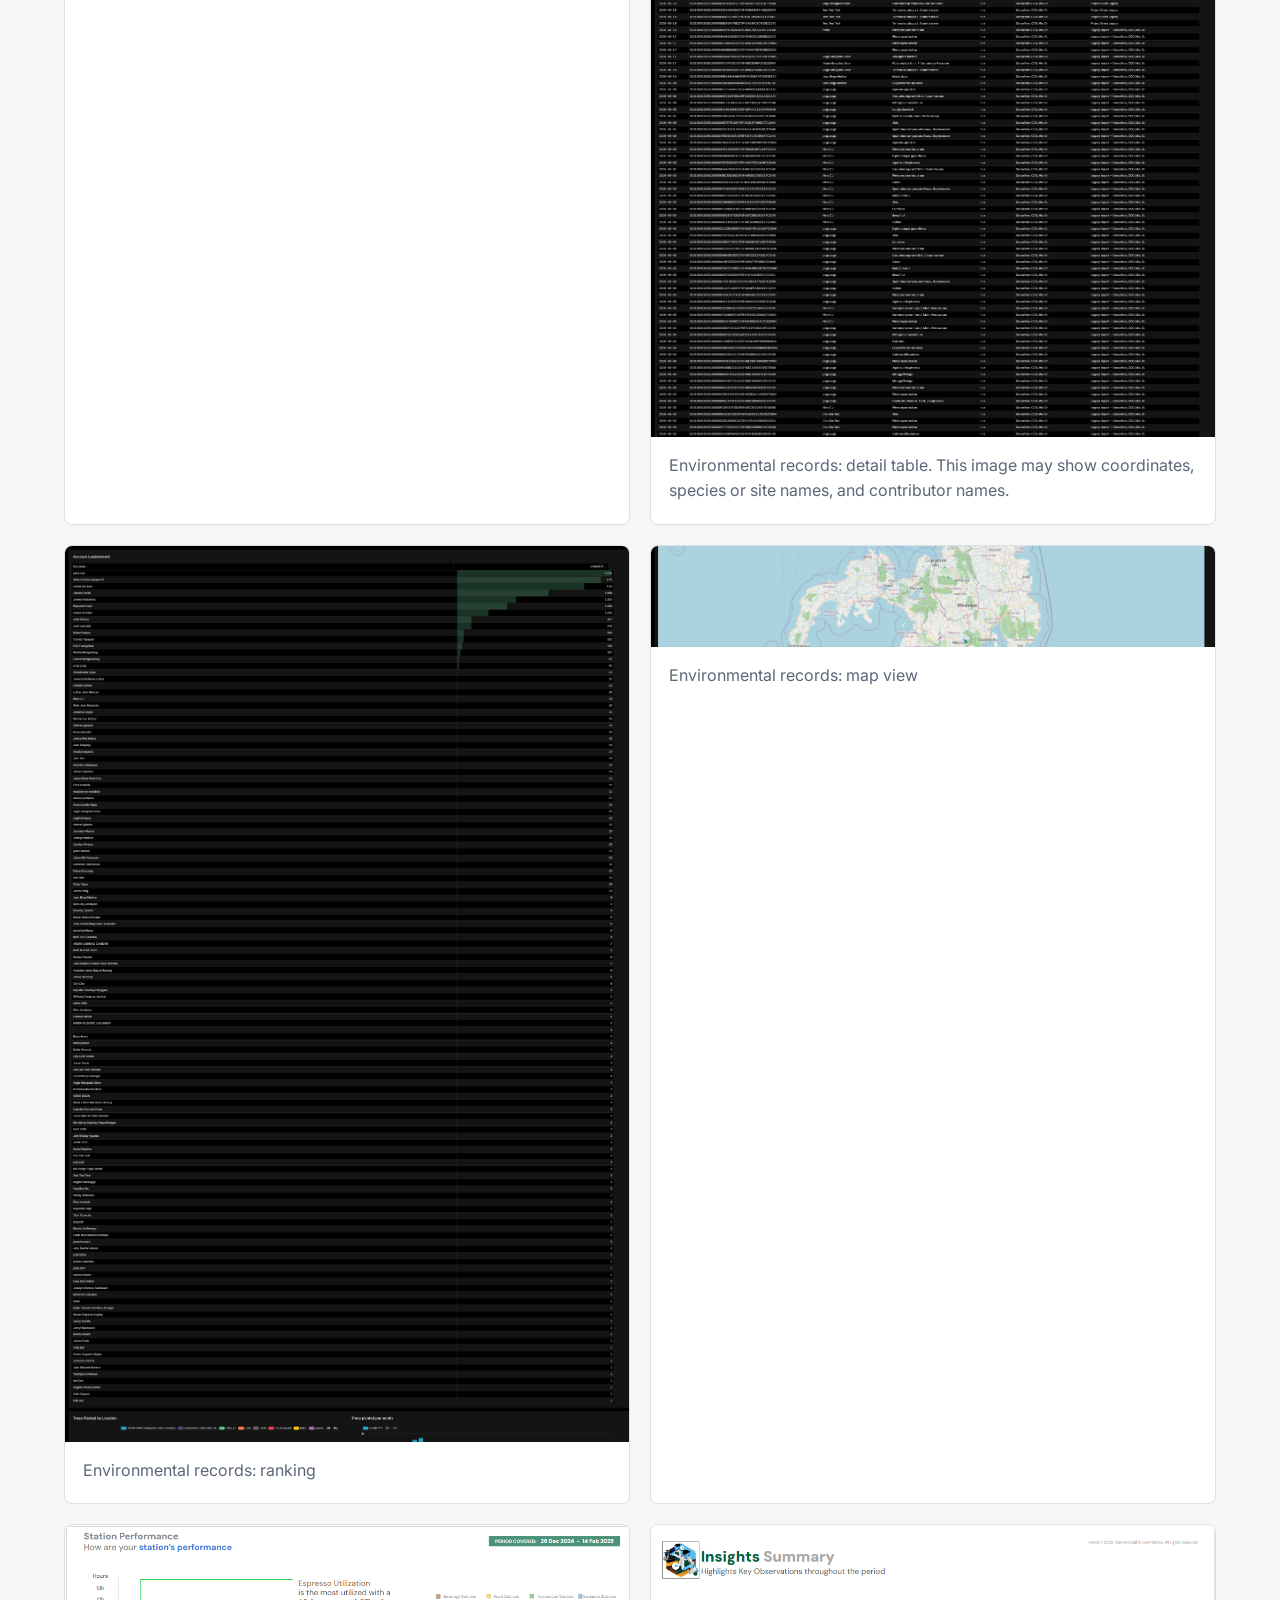
==== commit 20357586: "Remove empty loan analysis illustrations" ====
--- a/index.html
+++ b/index.html
@@ -179,20 +179,6 @@
           <p class="confidential-note">Client name and data anonymized for confidentiality.</p>
         </section>
 
-        <div class="analysis-grid schematic-grid" aria-label="Illustrative project diagrams">
-          <figure class="analysis-card">
-            <button class="lightbox-trigger" type="button" aria-label="Enlarge monthly trend analysis illustration" data-caption="Illustration of monthly application volume and its three-month rolling average. The charts above show the calculated results."><img src="assets/loan-trend-analysis.svg" alt="Illustrative monthly application chart with a three-month rolling average; not a separate result" width="1200" height="680" loading="lazy" decoding="async" /></button>
-            <figcaption><strong>How to read the trend charts.</strong> This is a layout illustration. The interactive charts above show the calculated monthly application counts and rolling average.</figcaption>
-          </figure>
-          <figure class="analysis-card">
-            <button class="lightbox-trigger" type="button" aria-label="Enlarge anonymized operations grouping illustration" data-caption="Example of comparing anonymized operational segments. The group labels are generic and no segment values are shown."><img src="assets/loan-group-insight.svg" alt="Illustrative comparison of generic operational groups A, B, and C; no project values are shown" width="1200" height="680" loading="lazy" decoding="async" /></button>
-            <figcaption><strong>Example of segment comparison.</strong> Group A, B, and C are generic labels showing how an analyst might compare anonymized operational segments. They are not actual project groups or results.</figcaption>
-          </figure>
-          <figure class="analysis-card">
-            <button class="lightbox-trigger" type="button" aria-label="Enlarge outcome decision support illustration" data-caption="Approved and cancelled applications form the approval-rate denominator. Pending, correction, blank, and conflicting outcomes are tracked separately."><img src="assets/loan-decision-support.svg" alt="Illustration showing approved and cancelled outcomes, with pending and ambiguous outcomes kept separate" width="1200" height="680" loading="lazy" decoding="async" /></button>
-            <figcaption><strong>Which outcomes count in the rate.</strong> Approval rate compares approved with cancelled applications. Pending, correction, blank, and conflicting outcomes are reported separately.</figcaption>
-          </figure>
-        </div>
       </section>
 
       <section class="section section-split" id="work" aria-labelledby="work-title">
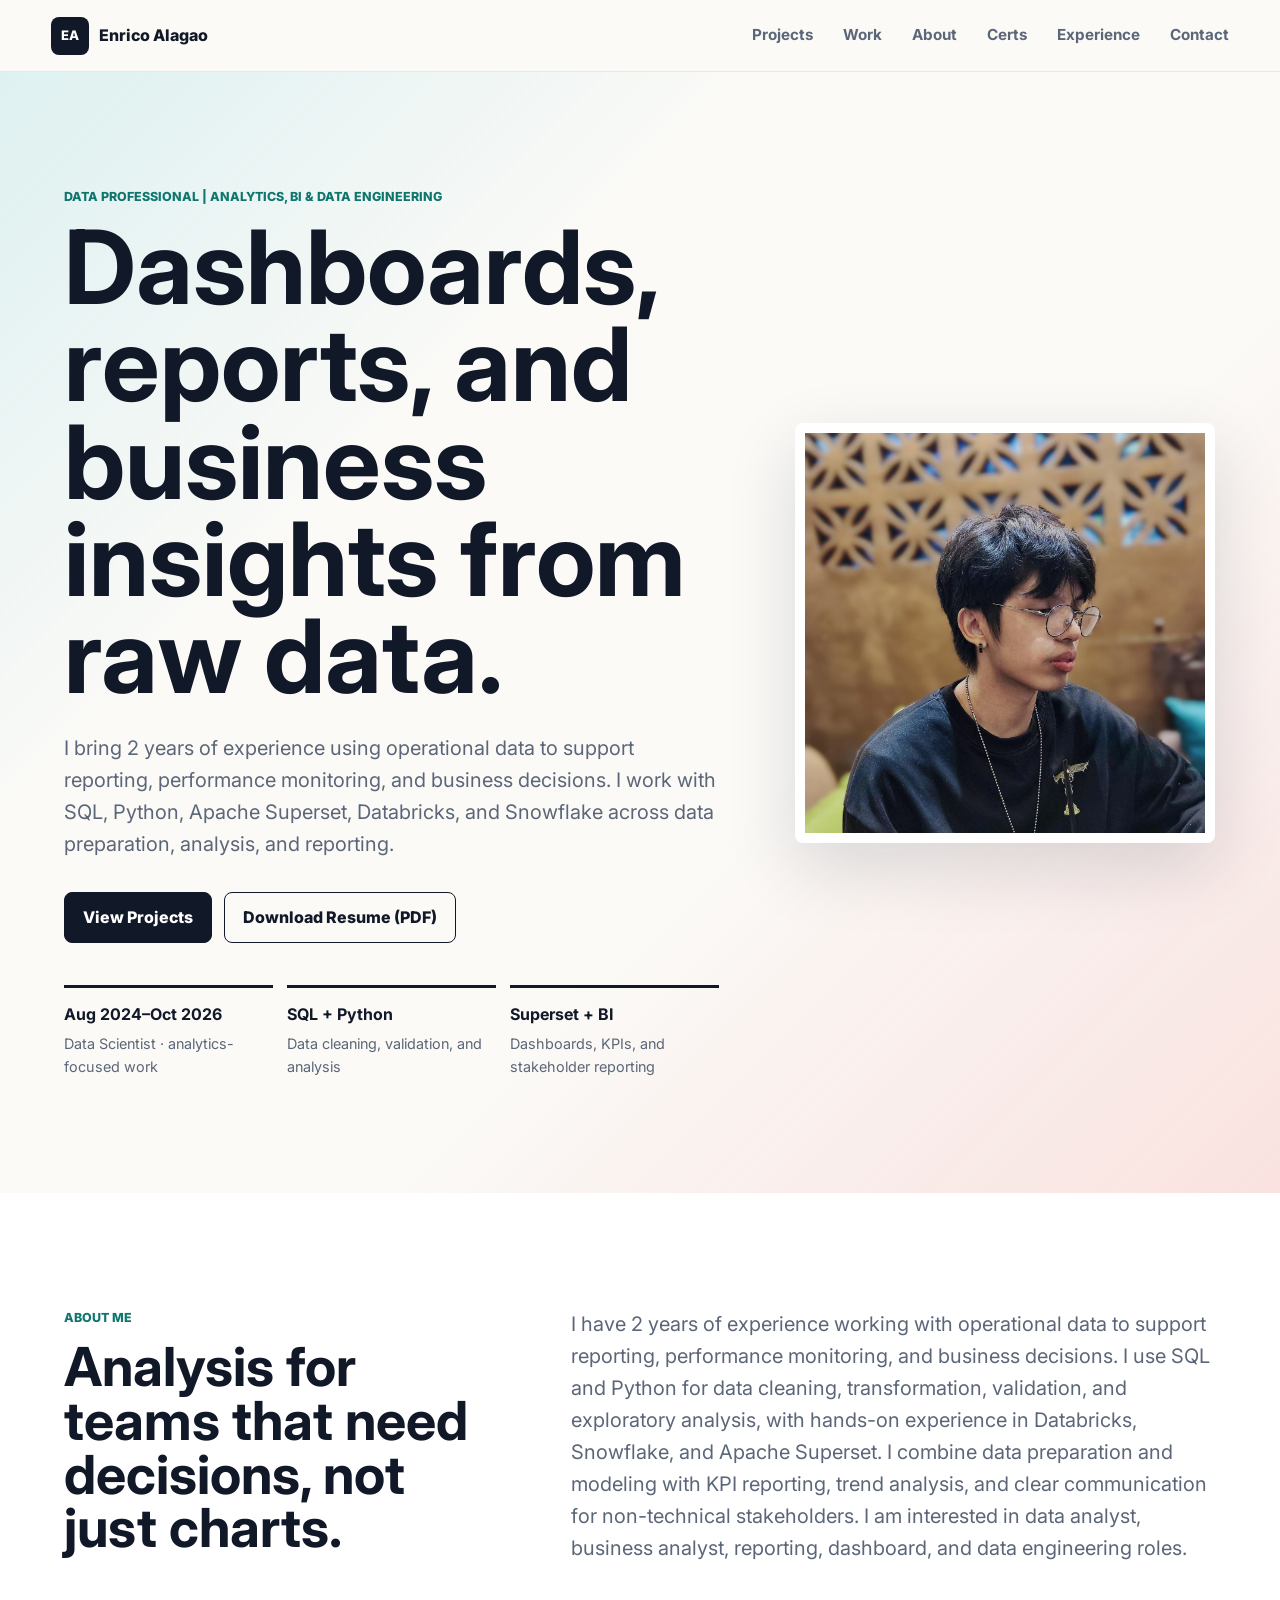
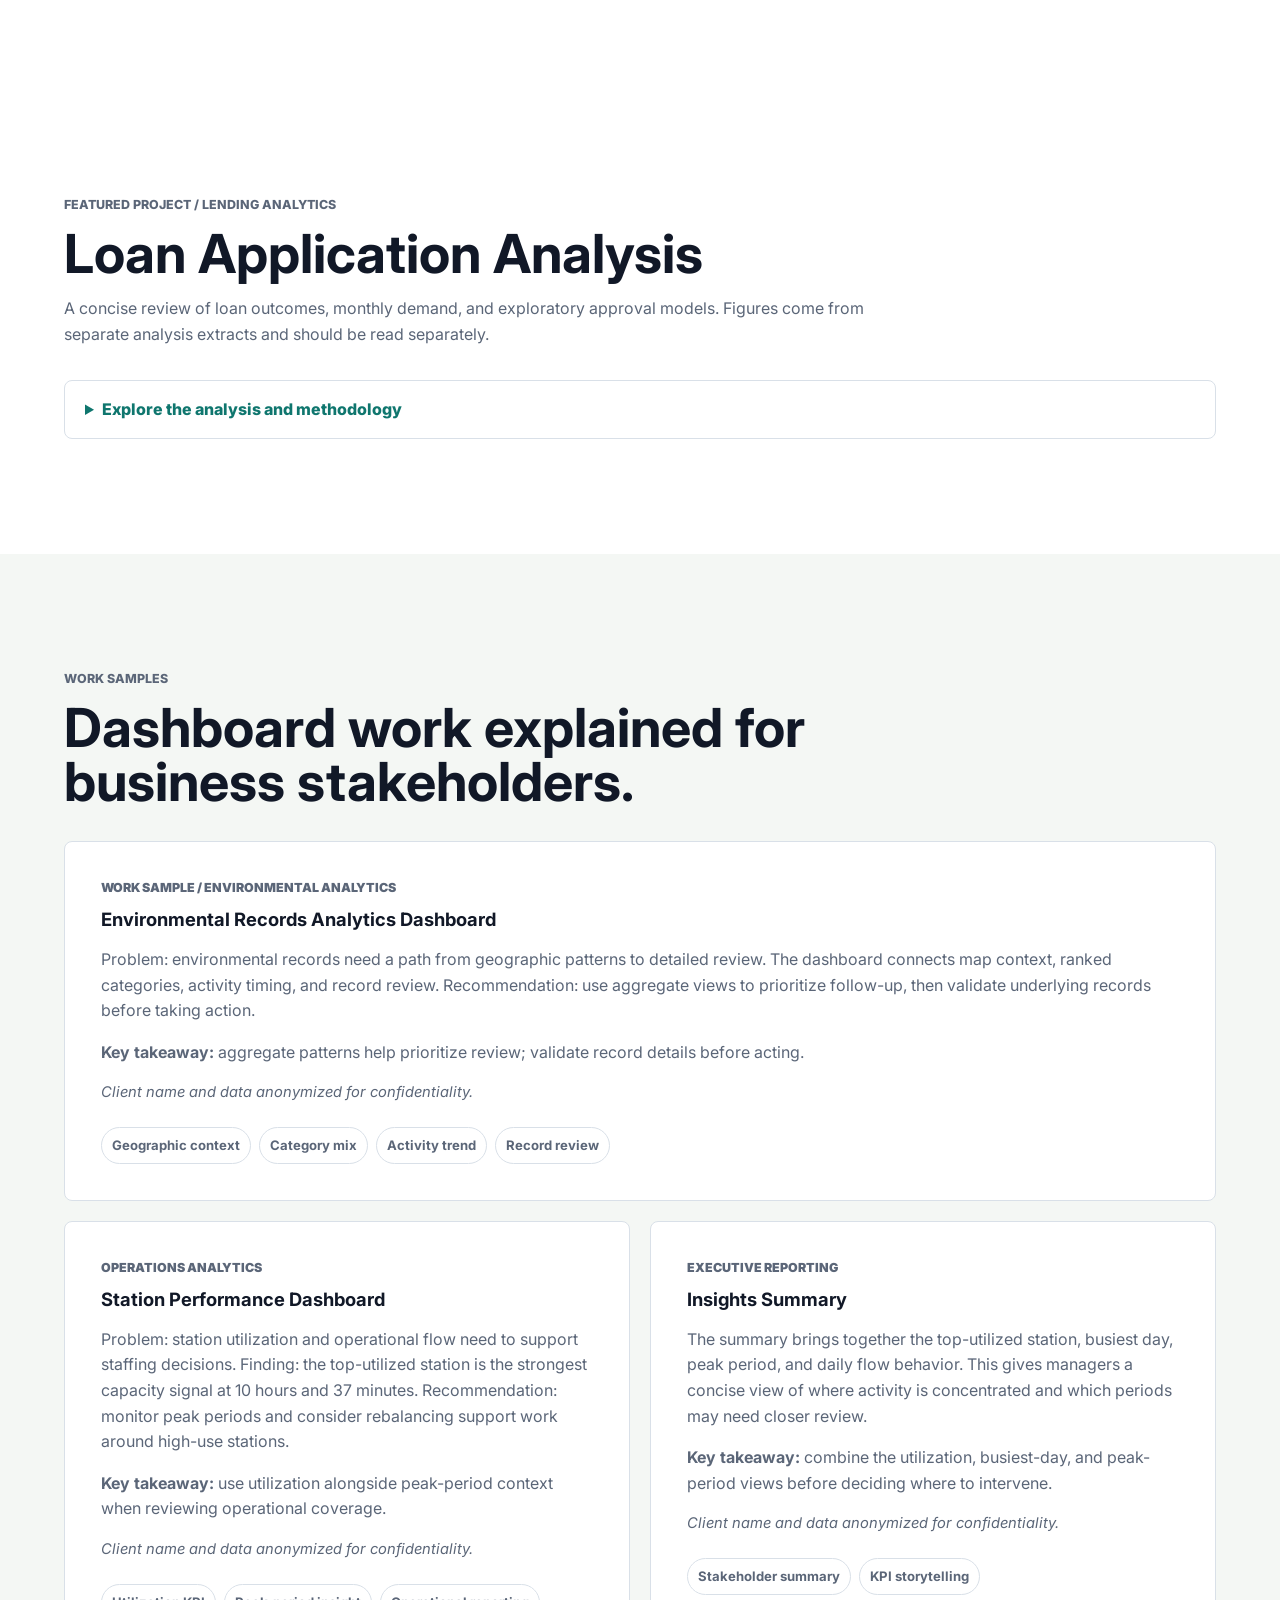
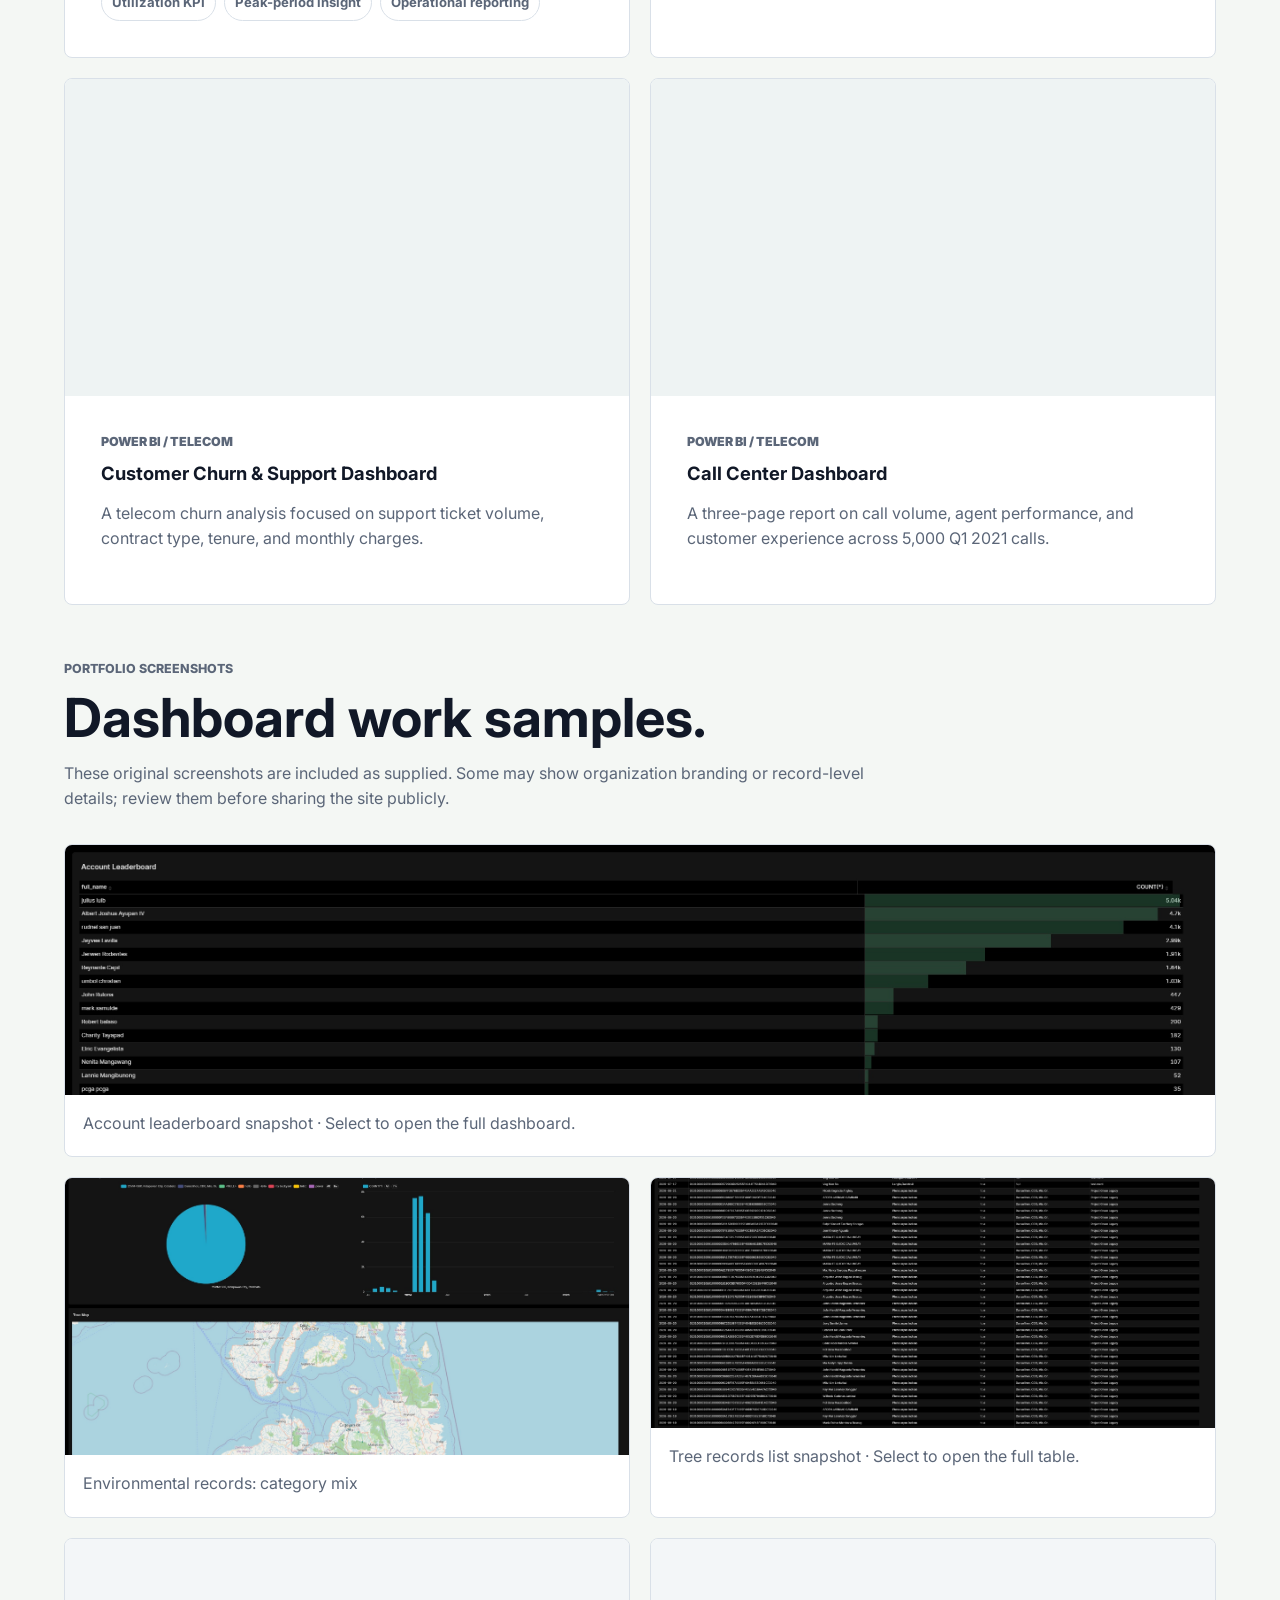
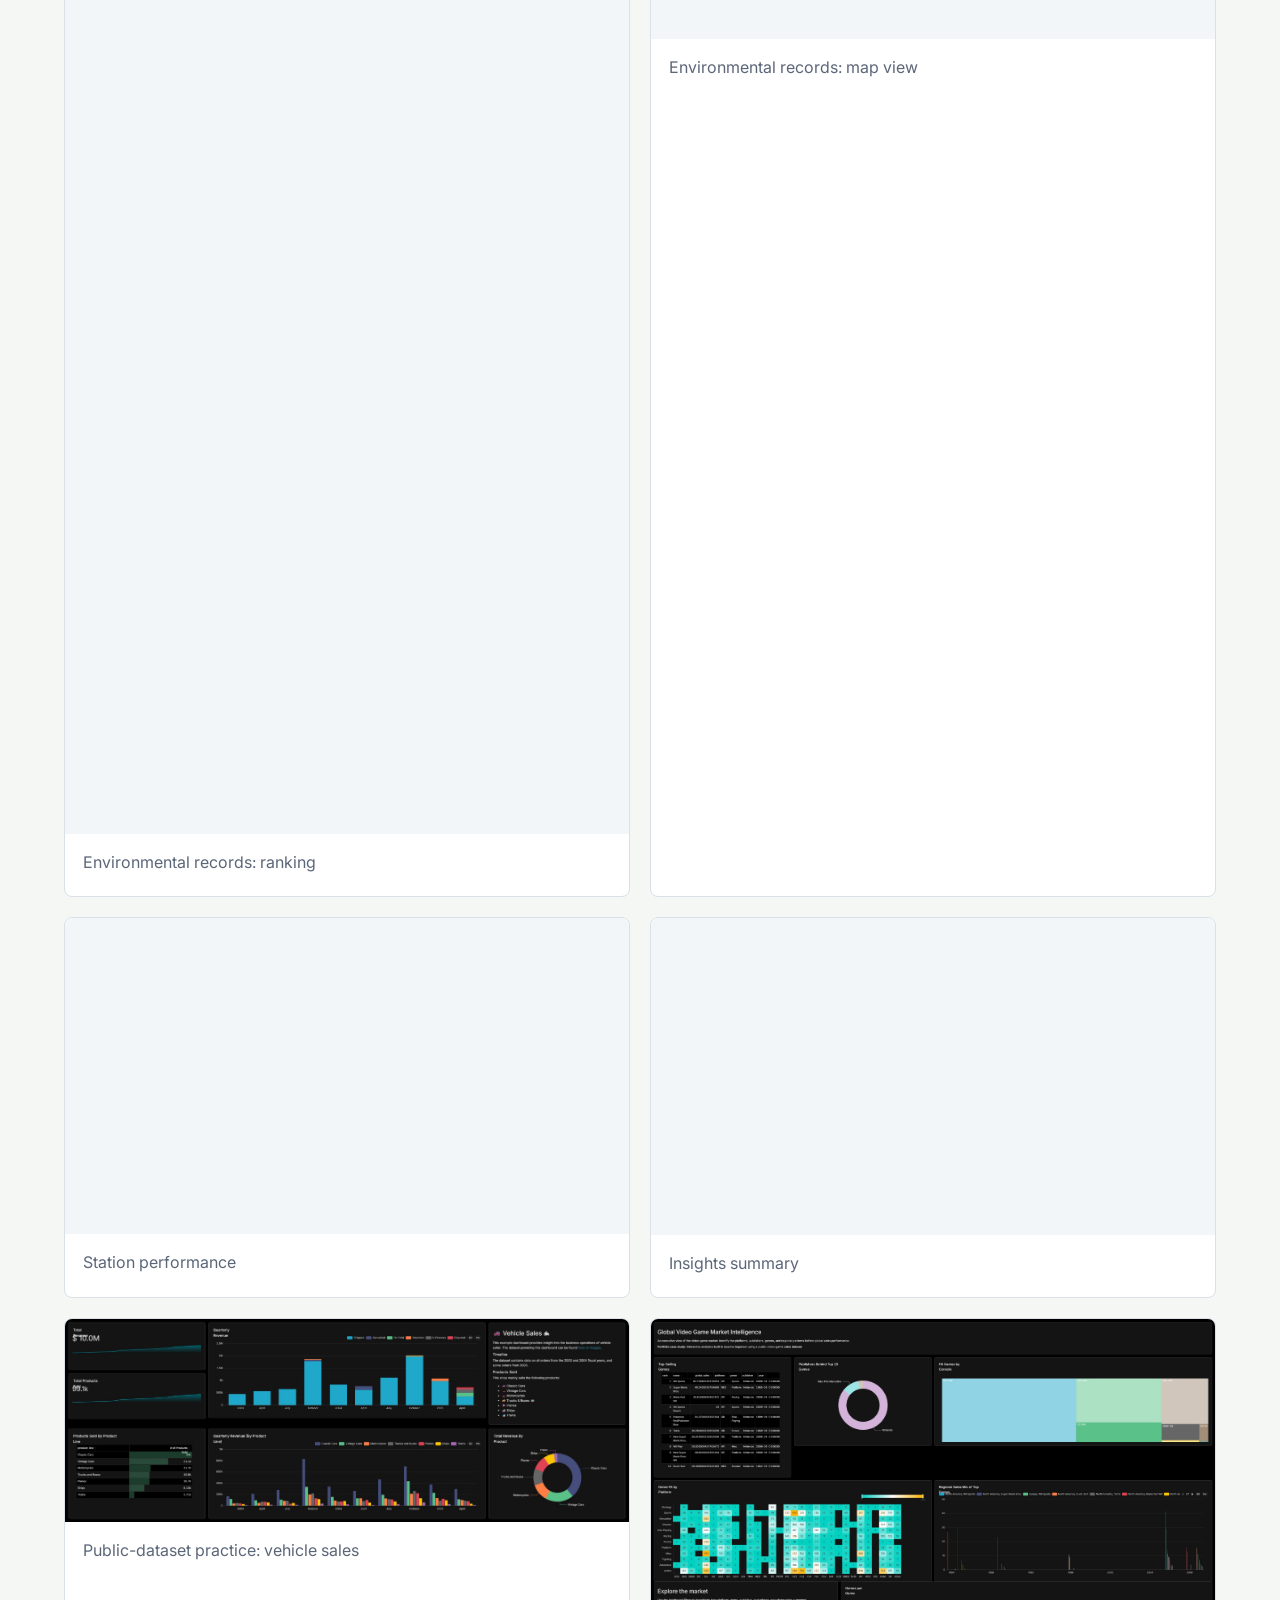
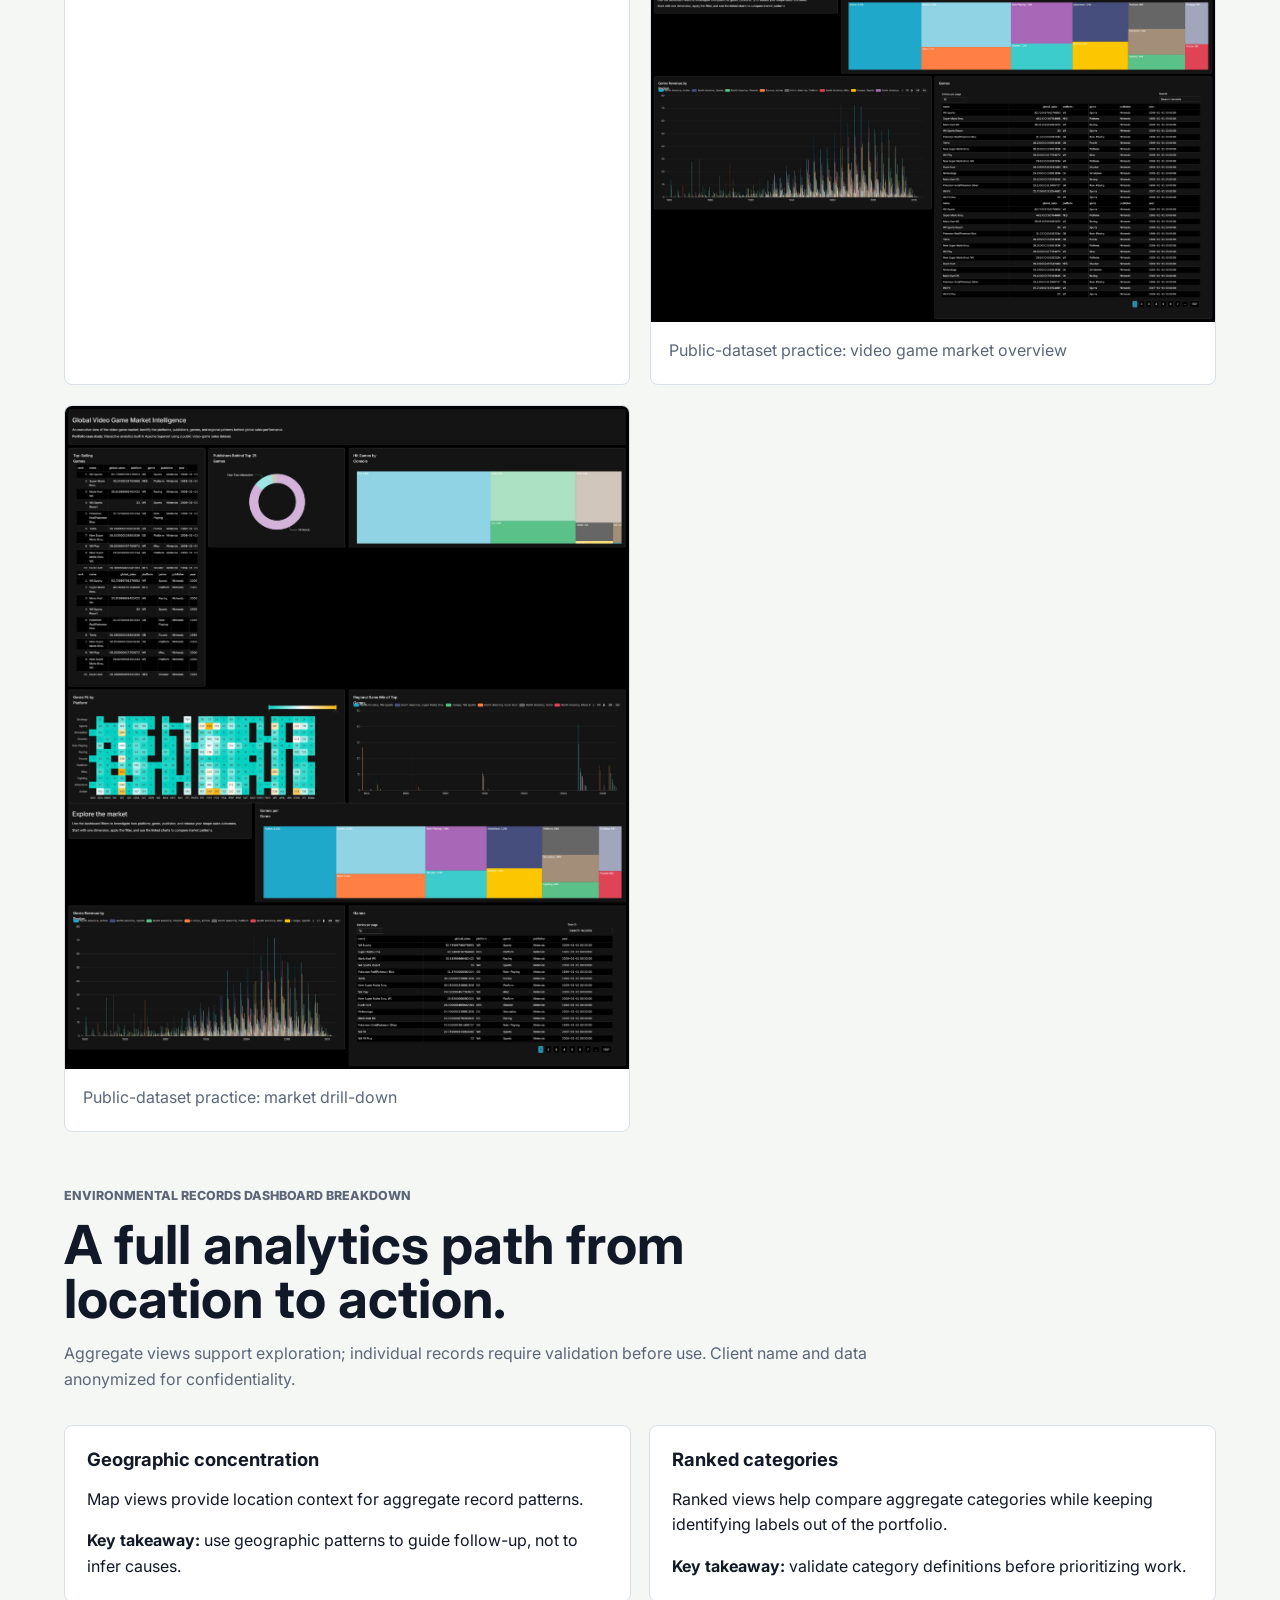
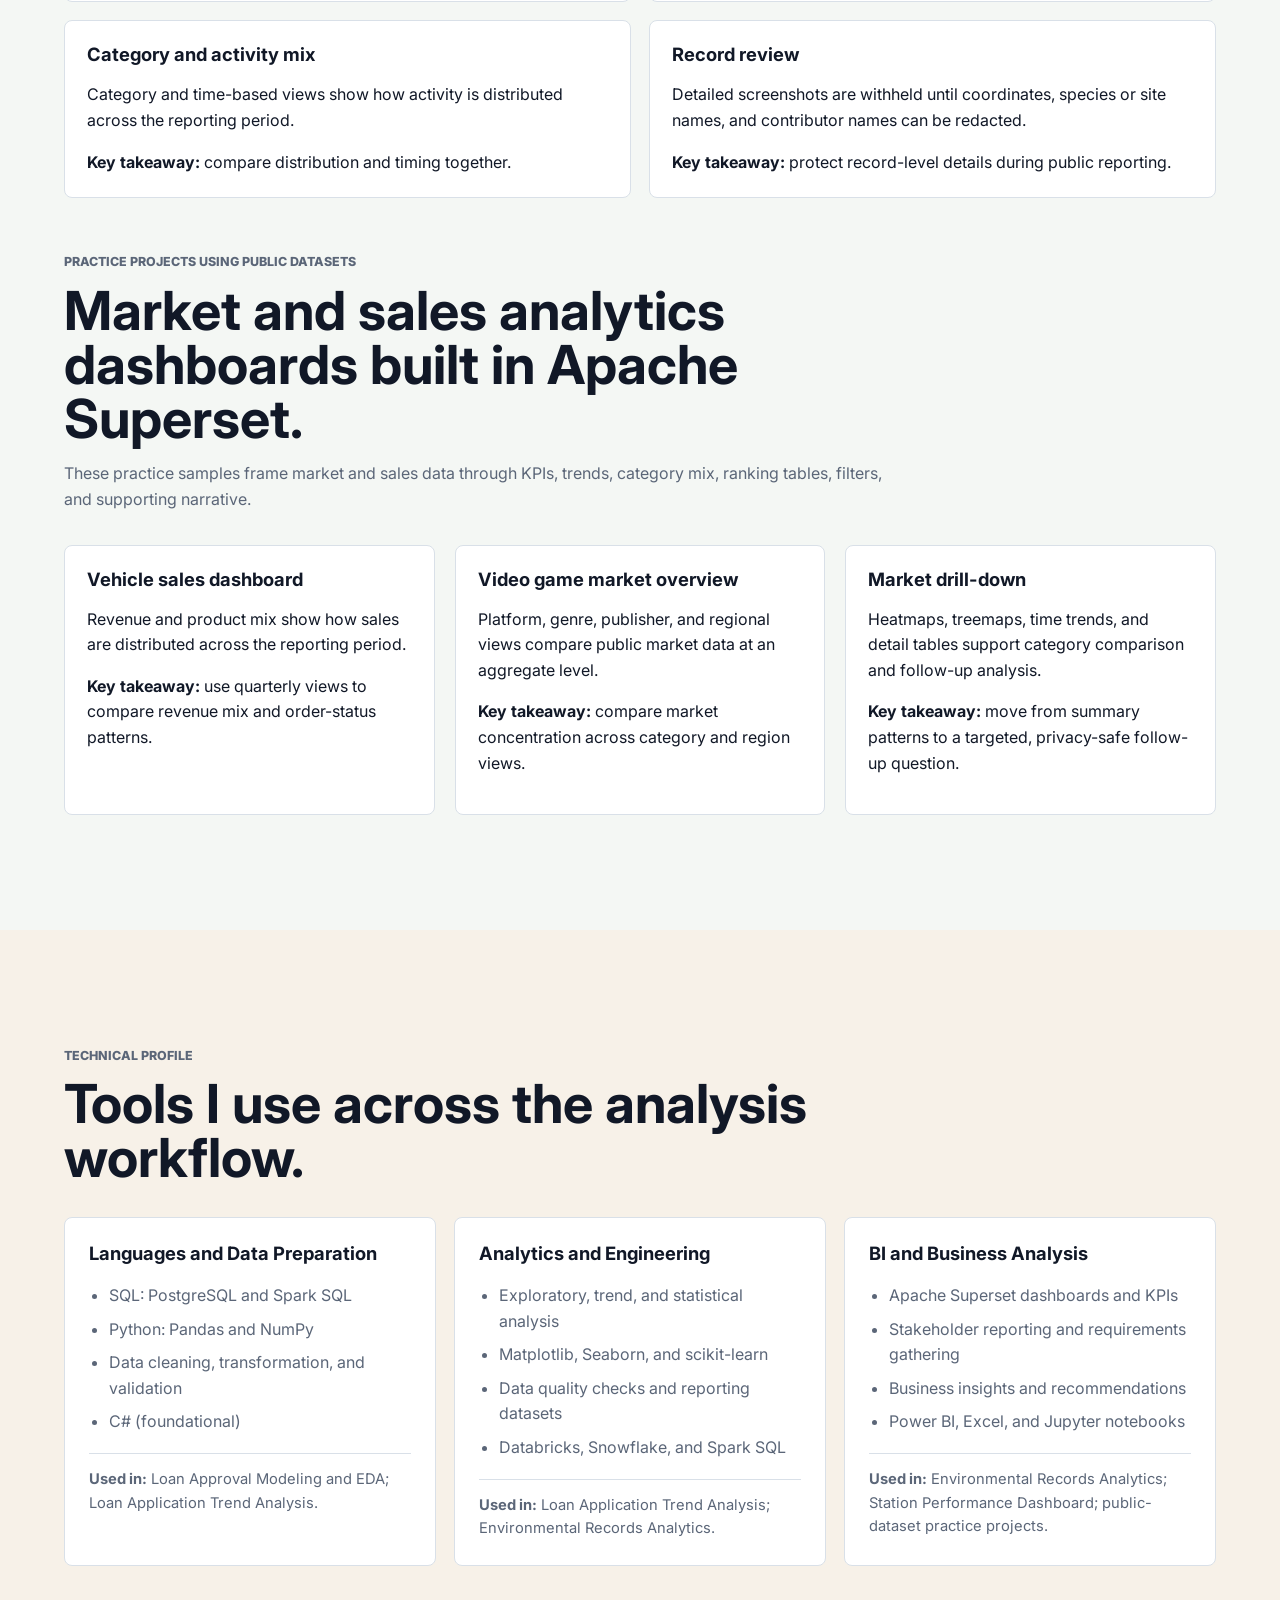
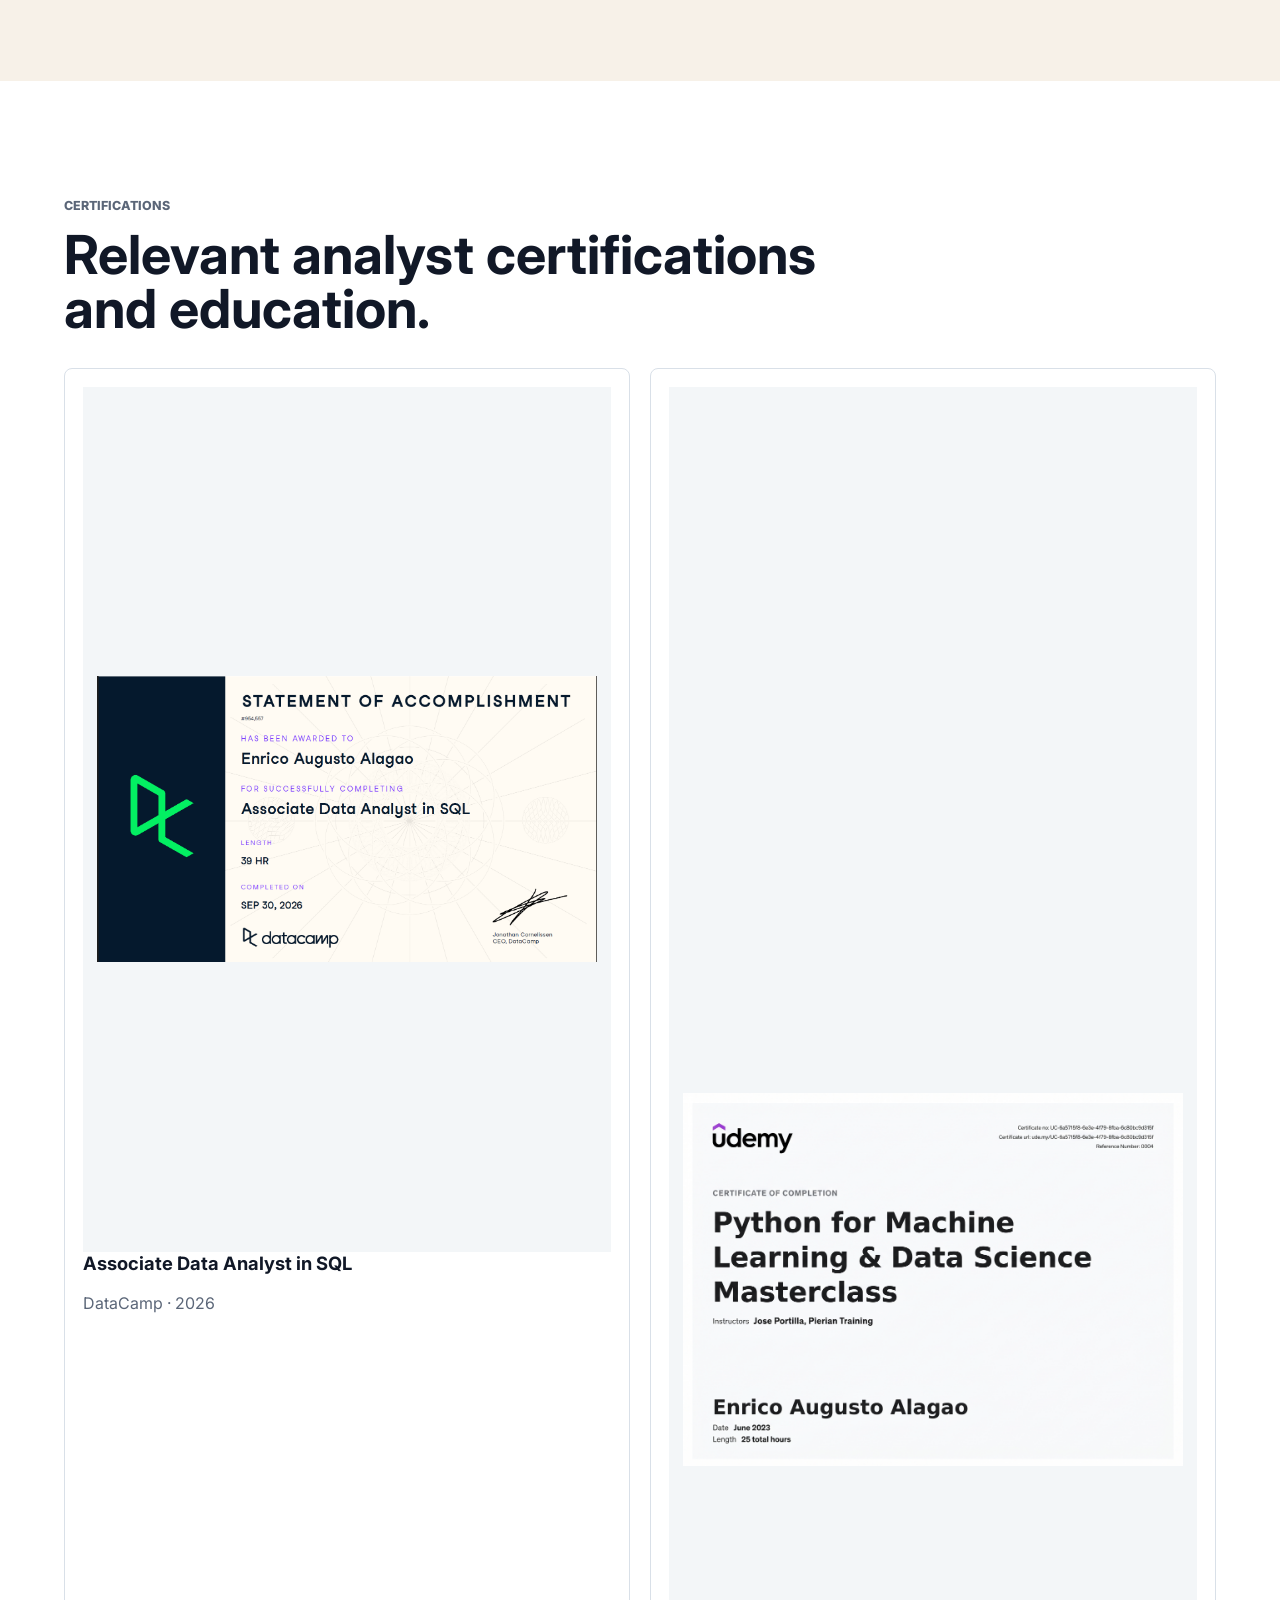
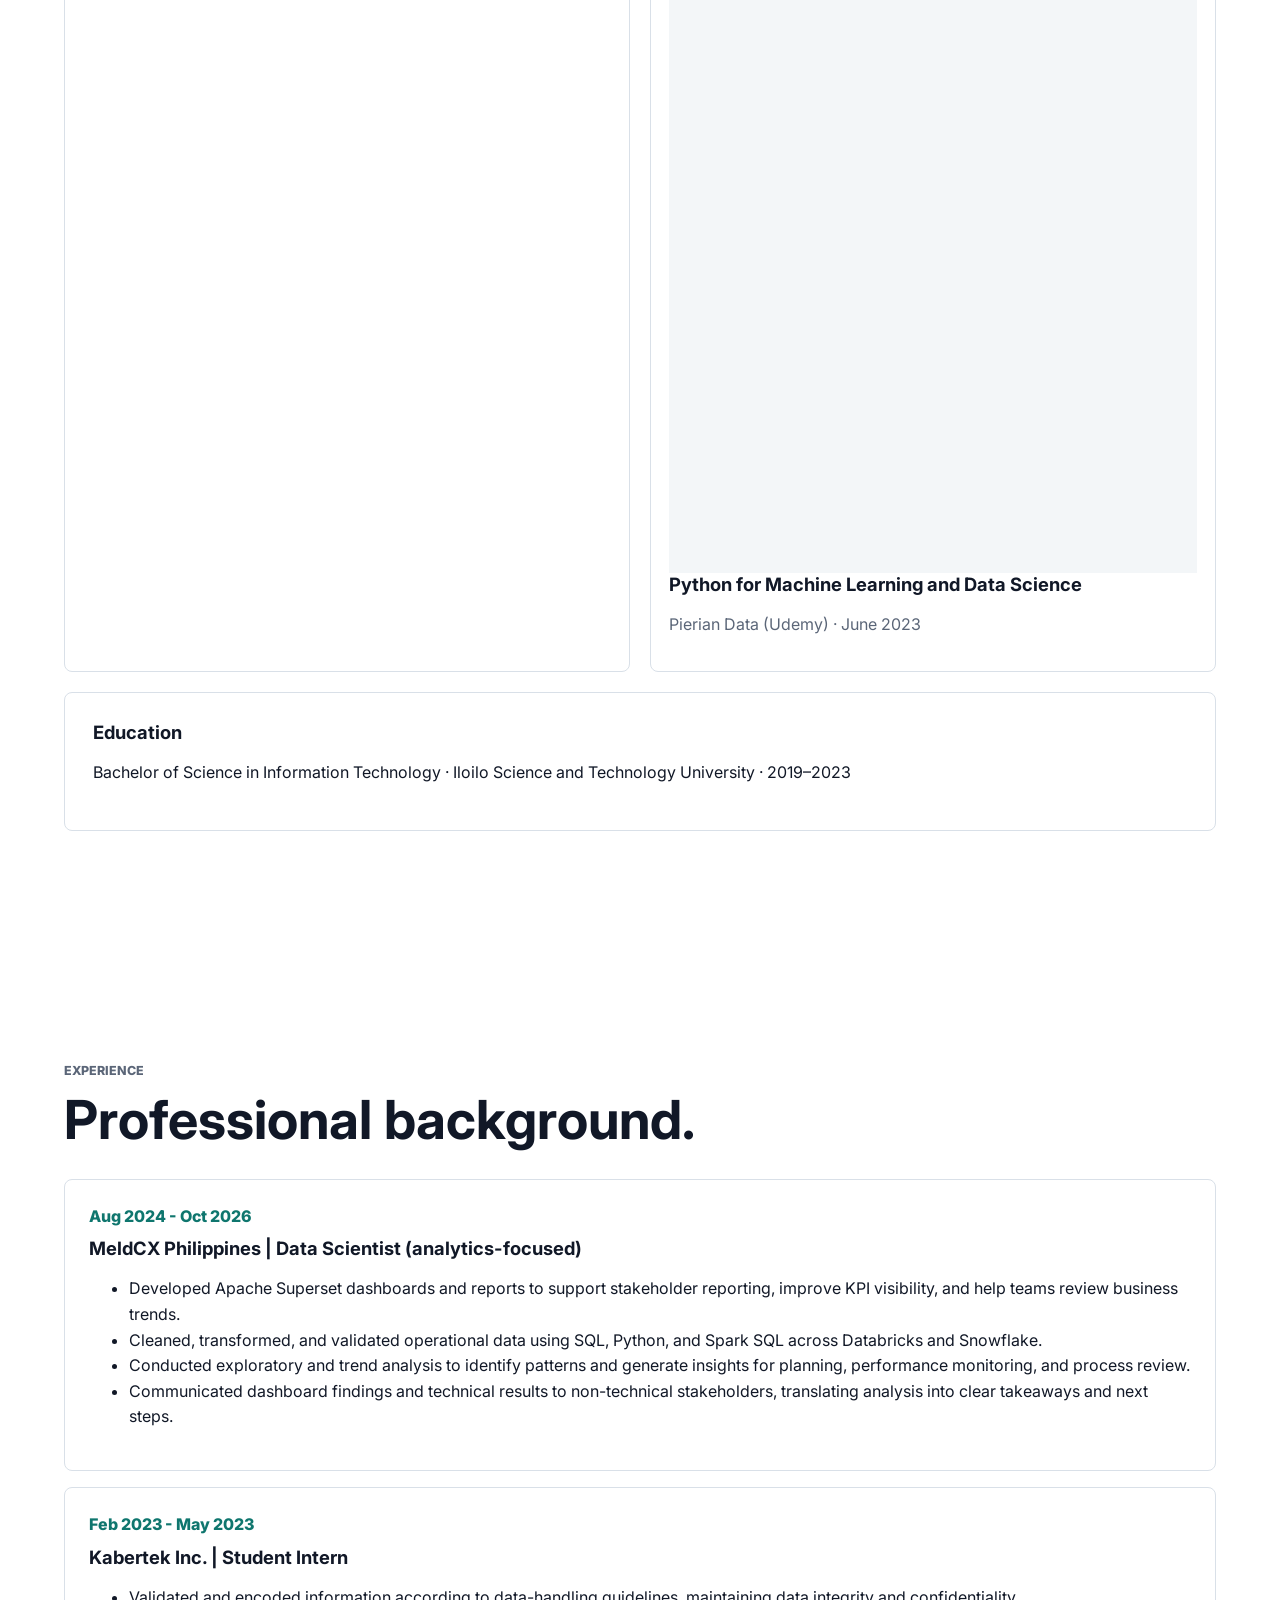
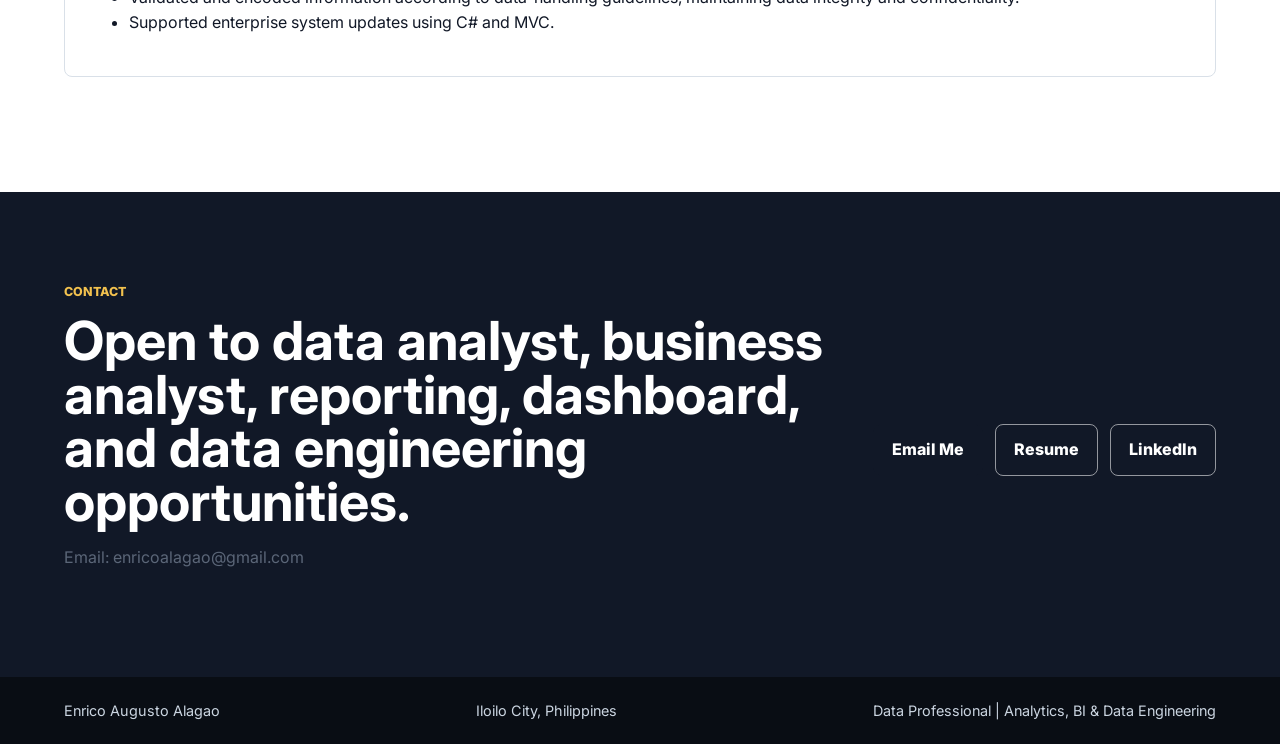
==== commit a05a294d: "Add concise project portfolio pages" ====
--- a/index.html
+++ b/index.html
@@ -27,7 +27,7 @@
         <span class="brand-mark">EA</span><span>Enrico Alagao</span>
       </a>
       <nav class="nav-links" aria-label="Primary navigation">
-        <a href="#projects">Projects</a><a href="#work">Work</a><a href="#about">About</a>
+        <a href="projects.html">Projects</a><a href="#work">Work</a><a href="#about">About</a>
         <a href="#certs">Certs</a><a href="#experience">Experience</a><a href="#contact">Contact</a>
       </nav>
     </header>
@@ -39,7 +39,7 @@
           <h1 id="hero-title">Dashboards, reports, and business insights from raw data.</h1>
           <p class="hero-lede">I bring 2 years of experience using operational data to support reporting, performance monitoring, and business decisions. I work with SQL, Python, Apache Superset, Databricks, and Snowflake across data preparation, analysis, and reporting.</p>
           <div class="hero-actions">
-            <a class="button primary" href="#projects">View Work Samples</a>
+            <a class="button primary" href="projects.html">View Projects</a>
             <a class="button ghost resume-download" href="Enrico_Alagao_Resume.pdf" data-fallback="Enrico_Alagao_Resume.docx">Download Resume (PDF)</a>
           </div>
           <div class="quick-stats" aria-label="Career highlights">
@@ -63,10 +63,12 @@
 
       <section class="section loan-project-section" id="projects" aria-labelledby="loan-title">
         <div class="section-heading compact">
-          <p class="eyebrow">Work Project / Lending Analytics</p>
-          <h2 id="loan-title">Loan Approval Modeling and EDA</h2>
-          <p>This project reviews application outcomes and monthly demand using aggregate data. No borrower-level or group-identifying detail is published.</p>
-        </div>
+          <p class="eyebrow">Featured Project / Lending Analytics</p>
+          <h2 id="loan-title">Loan Application Analysis</h2>
+          <p>A concise review of loan outcomes, monthly demand, and exploratory approval models. Figures come from separate analysis extracts and should be read separately.</p>
+        </div>
+        <details class="project-detail-toggle">
+          <summary>Explore the analysis and methodology</summary>
         <div class="population-note" id="populationNote">
           <h3>Population definitions</h3>
           <p>The earlier portfolio summary reports 18,782 clear outcomes and 91.3% approval. The exploratory modeling brief reports a separate 10,993-application subset (9,973 approved, 1,020 cancelled; 90.7%). Current local source files produce a different population; these figures are attributed to their original analysis versions and should not be combined.</p>
@@ -178,7 +180,7 @@
           </div>
           <p class="confidential-note">Client name and data anonymized for confidentiality.</p>
         </section>
-
+        </details>
       </section>
 
       <section class="section section-split" id="work" aria-labelledby="work-title">
@@ -216,25 +218,41 @@
               <div class="tag-row"><span>Stakeholder summary</span><span>KPI storytelling</span></div>
             </div>
           </article>
-        </div>
-
-        <div class="section-heading compact gallery-heading">
+          <article class="project-card linked-project-card">
+            <a class="project-media" href="projects/customer-churn-support/index.html" aria-label="View Customer Churn and Support Dashboard case study"><img src="assets/customer-churn-support/churn-dashboard.png" alt="Customer churn dashboard filtered to fiber optic customers" loading="lazy" decoding="async" /></a>
+            <div class="project-content">
+              <p class="project-kicker">Power BI / Telecom</p>
+              <h3><a href="projects/customer-churn-support/index.html">Customer Churn &amp; Support Dashboard</a></h3>
+              <p>A telecom churn analysis focused on support ticket volume, contract type, tenure, and monthly charges.</p>
+            </div>
+          </article>
+          <article class="project-card linked-project-card">
+            <a class="project-media" href="projects/call-center-dashboard/index.html" aria-label="View Call Center Dashboard case study"><img src="assets/call-center-dashboard/call-center-overview.png" alt="Call center overview dashboard showing Q1 2021 service metrics" loading="lazy" decoding="async" /></a>
+            <div class="project-content">
+              <p class="project-kicker">Power BI / Telecom</p>
+              <h3><a href="projects/call-center-dashboard/index.html">Call Center Dashboard</a></h3>
+              <p>A three-page report on call volume, agent performance, and customer experience across 5,000 Q1 2021 calls.</p>
+            </div>
+          </article>
+        </div>
+
+        <div class="section-heading compact gallery-heading" id="superset-snapshots">
           <p class="eyebrow">Portfolio screenshots</p>
           <h2>Dashboard work samples.</h2>
           <p>These original screenshots are included as supplied. Some may show organization branding or record-level details; review them before sharing the site publicly.</p>
         </div>
         <div class="analysis-grid screenshot-gallery" aria-label="Dashboard screenshots">
-          <figure class="analysis-card wide">
+          <figure class="analysis-card wide snapshot">
             <button class="lightbox-trigger" type="button" aria-label="Enlarge analytics dashboard screenshot" data-caption="Analytics dashboard screenshot, shown as supplied."><img src="assets/analytics-dashboard.jpg" alt="Screenshot of an analytics dashboard with charts and summary panels" width="2550" height="13603" loading="lazy" decoding="async" /></button>
-            <figcaption>Analytics dashboard overview</figcaption>
+            <figcaption>Account leaderboard snapshot · Select to open the full dashboard.</figcaption>
           </figure>
           <figure class="analysis-card">
             <button class="lightbox-trigger" type="button" aria-label="Enlarge environmental records category chart screenshot" data-caption="Environmental records category chart screenshot, shown as supplied."><img src="assets/env-records-category-mix.jpg" alt="Environmental records dashboard screenshot showing category mix and ranked charts" width="2550" height="1250" loading="lazy" decoding="async" /></button>
             <figcaption>Environmental records: category mix</figcaption>
           </figure>
-          <figure class="analysis-card">
+          <figure class="analysis-card snapshot">
             <button class="lightbox-trigger" type="button" aria-label="Enlarge environmental records detail table screenshot" data-caption="Records table screenshot. It may show coordinates, species or site names, and contributor names."><img src="assets/env-records-detail-table.jpg" alt="Environmental records table screenshot; may show coordinates, species or site names, and contributor names" width="2550" height="4650" loading="lazy" decoding="async" /></button>
-            <figcaption>Environmental records: detail table. This image may show coordinates, species or site names, and contributor names.</figcaption>
+            <figcaption>Tree records list snapshot · Select to open the full table.</figcaption>
           </figure>
           <figure class="analysis-card">
             <button class="lightbox-trigger" type="button" aria-label="Enlarge environmental records ranking screenshot" data-caption="Environmental records ranking screenshot, shown as supplied."><img src="assets/env-records-ranking.jpg" alt="Environmental records dashboard screenshot showing ranked categories" width="2550" height="4050" loading="lazy" decoding="async" /></button>
--- a/styles.css
+++ b/styles.css
@@ -1119,6 +1119,150 @@
   display: block;
 }
 
+.project-detail-toggle {
+  margin-top: 22px;
+  border: 1px solid var(--line);
+  border-radius: 8px;
+  background: var(--panel);
+}
+
+.project-detail-toggle > summary {
+  padding: 16px 20px;
+  color: var(--teal);
+  font-weight: 800;
+  cursor: pointer;
+}
+
+.project-detail-toggle[open] > summary { border-bottom: 1px solid var(--line); }
+.project-detail-toggle > :not(summary) { margin-left: 18px; margin-right: 18px; }
+
+.snapshot .lightbox-trigger {
+  height: 250px;
+  overflow: hidden;
+}
+
+.snapshot .lightbox-trigger img {
+  width: 100%;
+  height: 100%;
+  object-fit: cover;
+  object-position: top;
+}
+
+.project-hub-hero { padding-bottom: 34px; }
+.project-hub-hero h1 { font-size: clamp(2.5rem, 6vw, 4.6rem); }
+.project-hub-hero p:last-child { max-width: 680px; color: var(--muted); font-size: 1.12rem; }
+.project-hub-grid { display: grid; grid-template-columns: repeat(2, minmax(0, 1fr)); gap: 20px; }
+.project-hub-card { overflow: hidden; border: 1px solid var(--line); border-radius: 8px; background: var(--panel); }
+.project-hub-card img { width: 100%; aspect-ratio: 16 / 9; object-fit: cover; object-position: top; }
+.project-hub-card-content { padding: 22px; }
+.project-hub-card h2 { margin-bottom: 10px; font-size: 1.35rem; line-height: 1.25; }
+.project-hub-card p { color: var(--muted); }
+.project-hub-card .project-kicker { margin-bottom: 8px; }
+.project-hub-card .button { margin-top: 6px; }
+.project-hub-card:focus-within { outline: 2px solid var(--teal); outline-offset: 3px; }
+
+.linked-project-card .project-media {
+  display: block;
+  overflow: hidden;
+  aspect-ratio: 16 / 9;
+}
+
+.linked-project-card .project-media img {
+  min-height: 0;
+  height: 100%;
+  object-fit: cover;
+  object-position: top;
+  transition: transform 180ms ease;
+}
+
+.linked-project-card .project-media:hover img,
+.linked-project-card .project-media:focus-visible img {
+  transform: scale(1.025);
+}
+
+.case-study {
+  min-height: 70vh;
+}
+
+.case-study-hero {
+  max-width: 900px;
+}
+
+.case-study-hero h1 {
+  margin-bottom: 12px;
+  font-size: clamp(2rem, 5vw, 3.5rem);
+  line-height: 1.1;
+}
+
+.case-study-summary {
+  max-width: 760px;
+  color: var(--muted);
+  font-size: 1.12rem;
+}
+
+.case-study-meta {
+  display: flex;
+  flex-wrap: wrap;
+  gap: 12px 28px;
+  margin: 24px 0 34px;
+  padding: 16px 20px;
+  border: 1px solid var(--line);
+  border-radius: 8px;
+  background: var(--panel);
+}
+
+.case-study-meta div { display: flex; gap: 7px; }
+.case-study-meta dt { color: var(--muted); }
+.case-study-meta dd { margin: 0; font-weight: 700; }
+.case-study-filter-note { color: var(--muted); font-size: .92rem; }
+
+.case-study-section {
+  margin-top: 44px;
+}
+
+.case-study-section h2 { margin-bottom: 18px; }
+.case-study-section h3 { margin-bottom: 10px; }
+
+.case-study-layout {
+  display: grid;
+  grid-template-columns: minmax(0, 1.3fr) minmax(260px, .7fr);
+  align-items: start;
+  gap: 24px;
+}
+
+.case-study-layout.reverse {
+  grid-template-columns: minmax(260px, .7fr) minmax(0, 1.3fr);
+}
+
+.case-study-shot {
+  margin: 0;
+  border: 1px solid var(--line);
+  border-radius: 8px;
+  overflow: hidden;
+  background: var(--panel);
+}
+
+.case-study-shot img { width: 100%; height: auto; }
+.case-study-shot figcaption { padding: 12px 16px; color: var(--muted); }
+
+.insight-cards {
+  display: grid;
+  gap: 12px;
+}
+
+.insight-card {
+  border: 1px solid var(--line);
+  border-radius: 8px;
+  padding: 16px 18px;
+  background: var(--panel);
+}
+
+.insight-card h3 { font-size: 1rem; }
+.insight-card p { margin: 0; color: var(--muted); }
+.case-study-limitations { max-width: 840px; }
+.case-study-back { display: inline-block; margin-top: 36px; color: var(--teal); font-weight: 800; }
+.case-study-back:focus-visible, .linked-project-card a:focus-visible { outline: 3px solid var(--teal); outline-offset: 4px; }
+
 .analysis-card {
   padding: 0;
 }
@@ -1218,6 +1362,12 @@
   .trend-controls select {
     width: 100%;
   }
+
+  .case-study-layout,
+  .case-study-layout.reverse { grid-template-columns: 1fr; }
+
+  .case-study-meta div { width: 100%; }
+  .project-hub-grid { grid-template-columns: 1fr; }
 }
 
 @media (prefers-reduced-motion: reduce) {
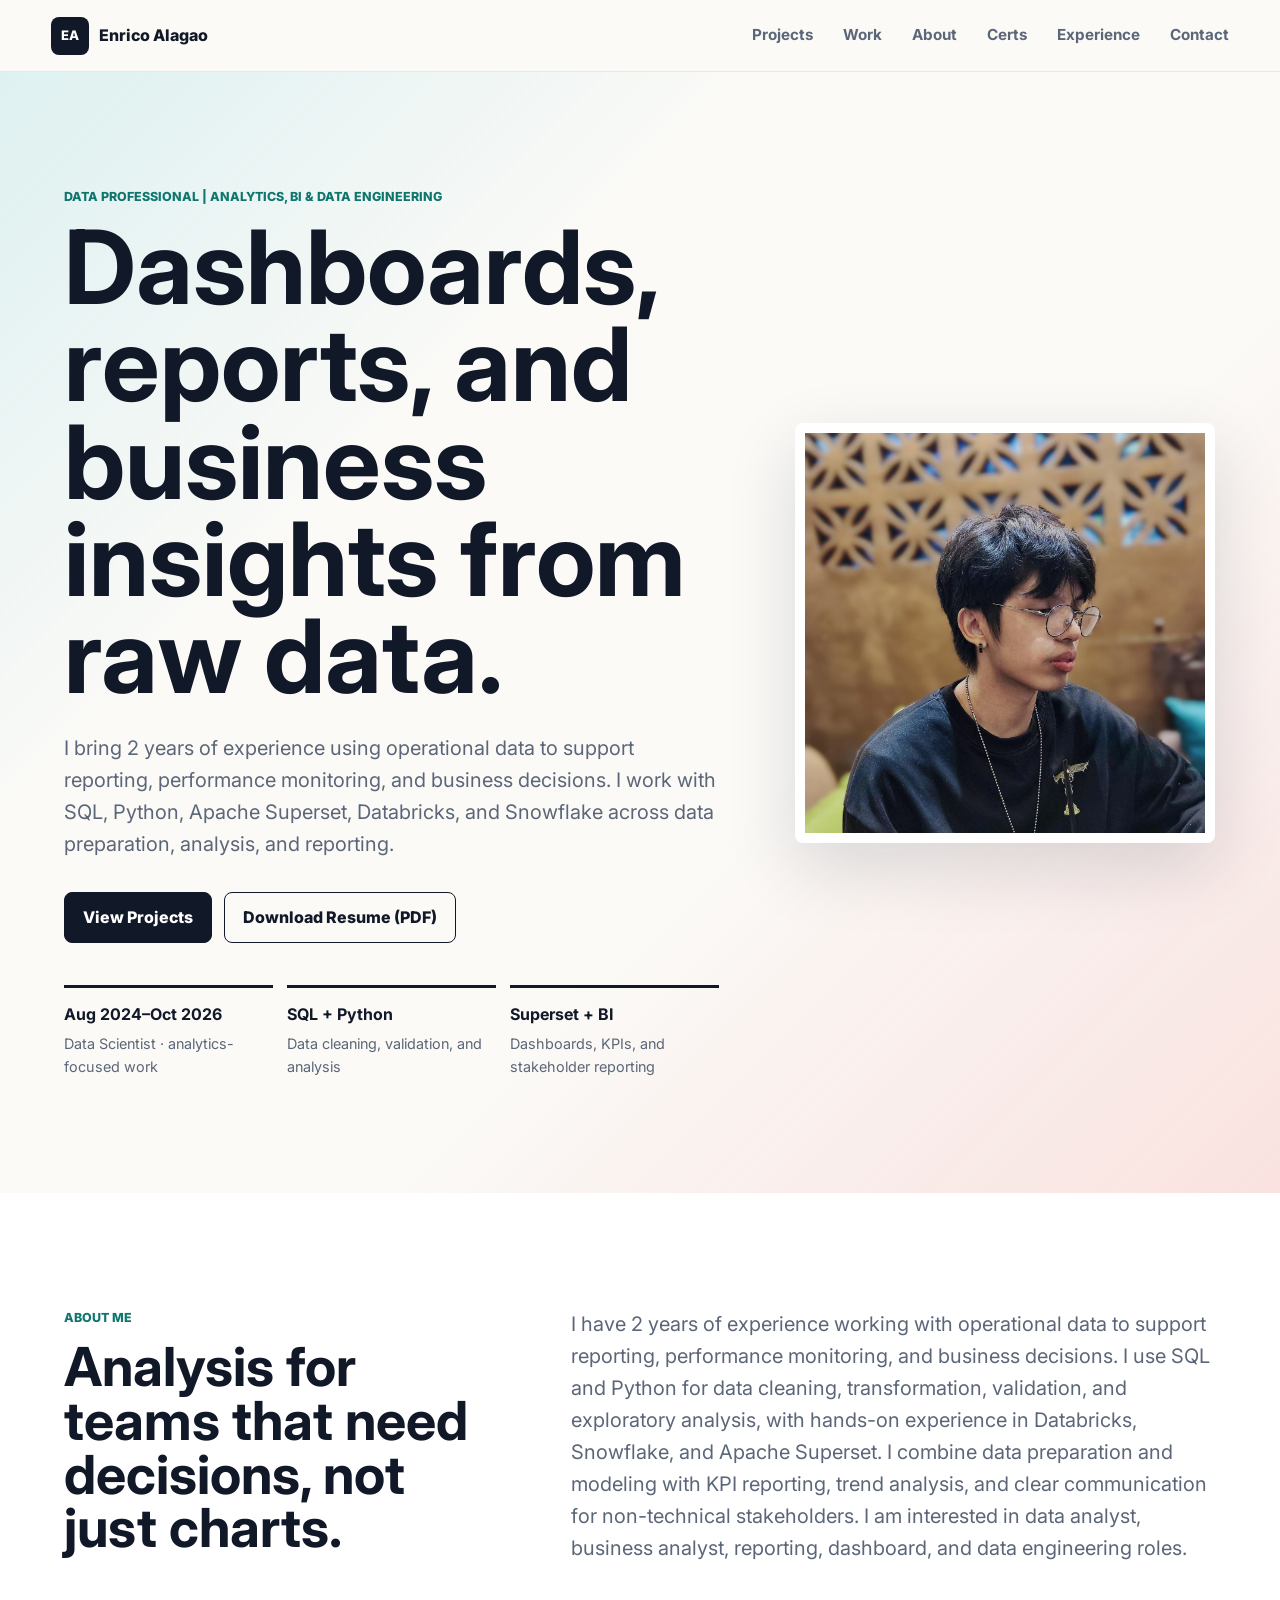
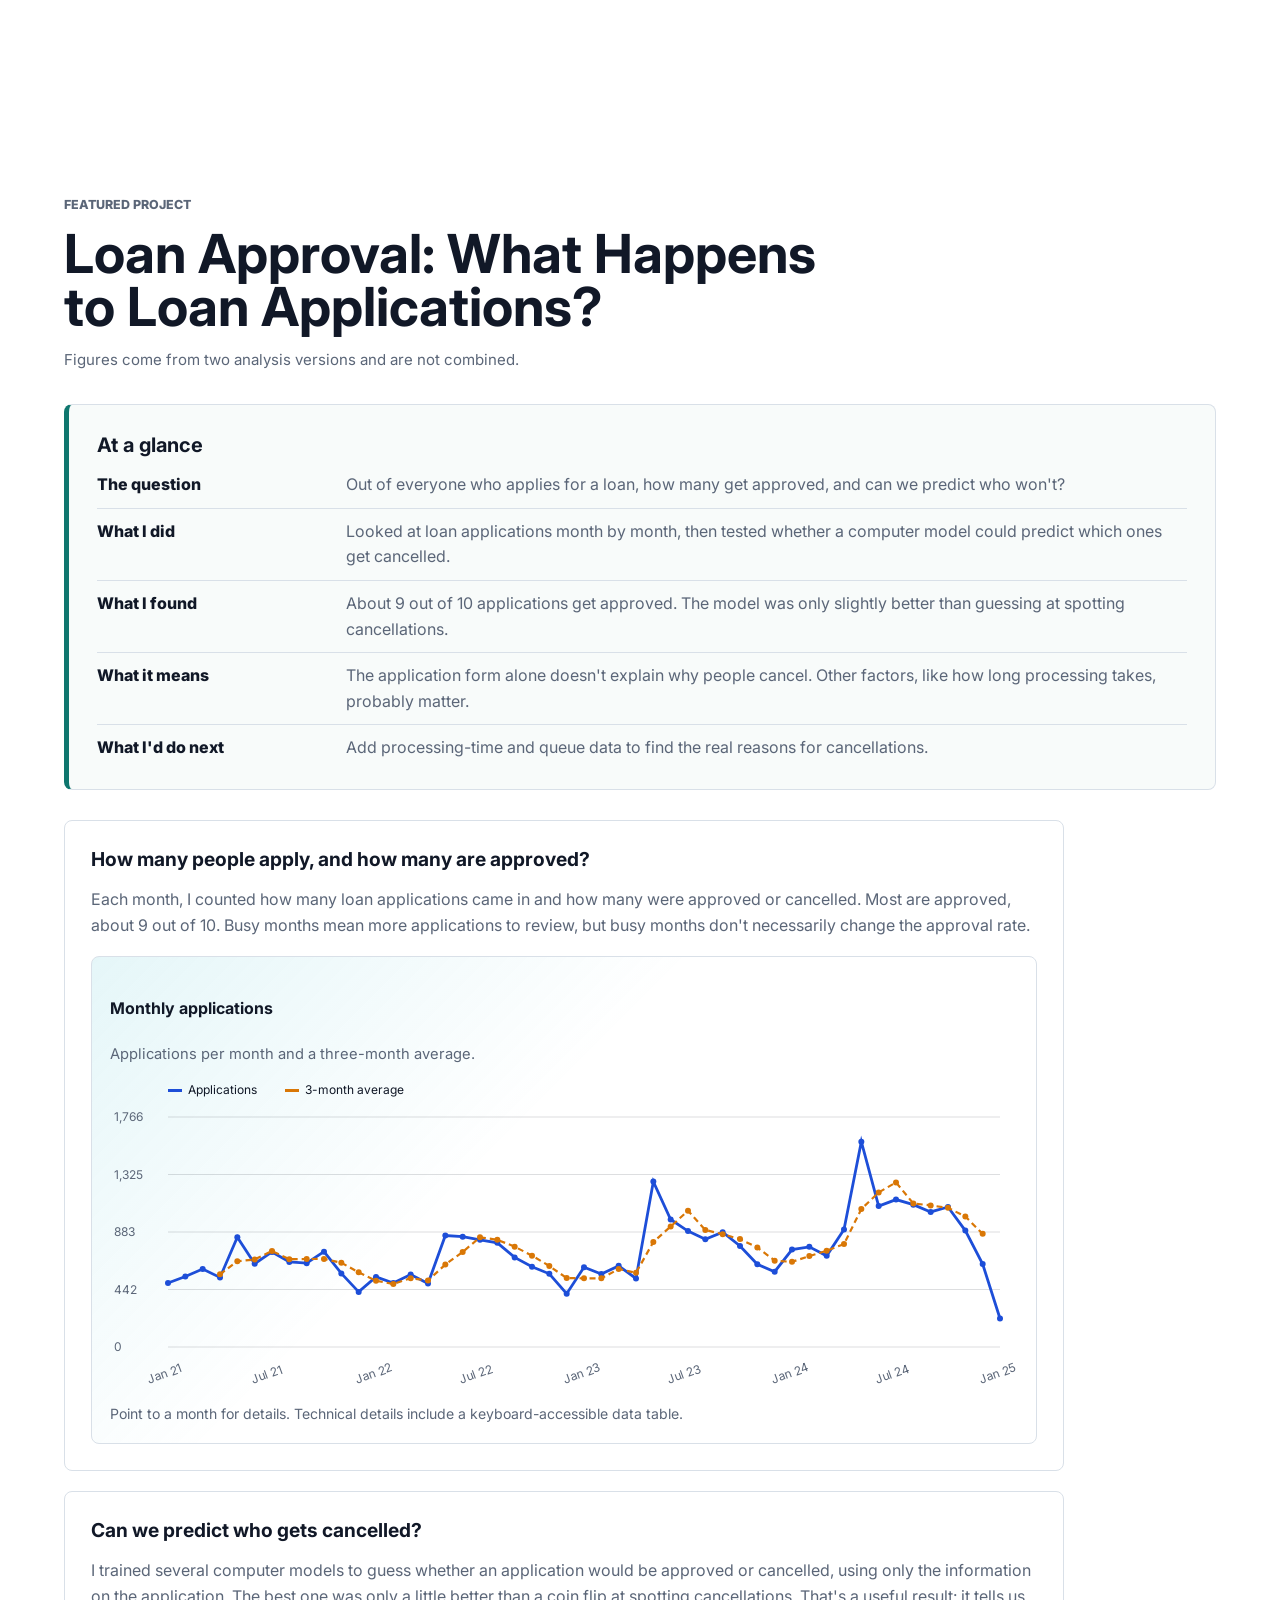
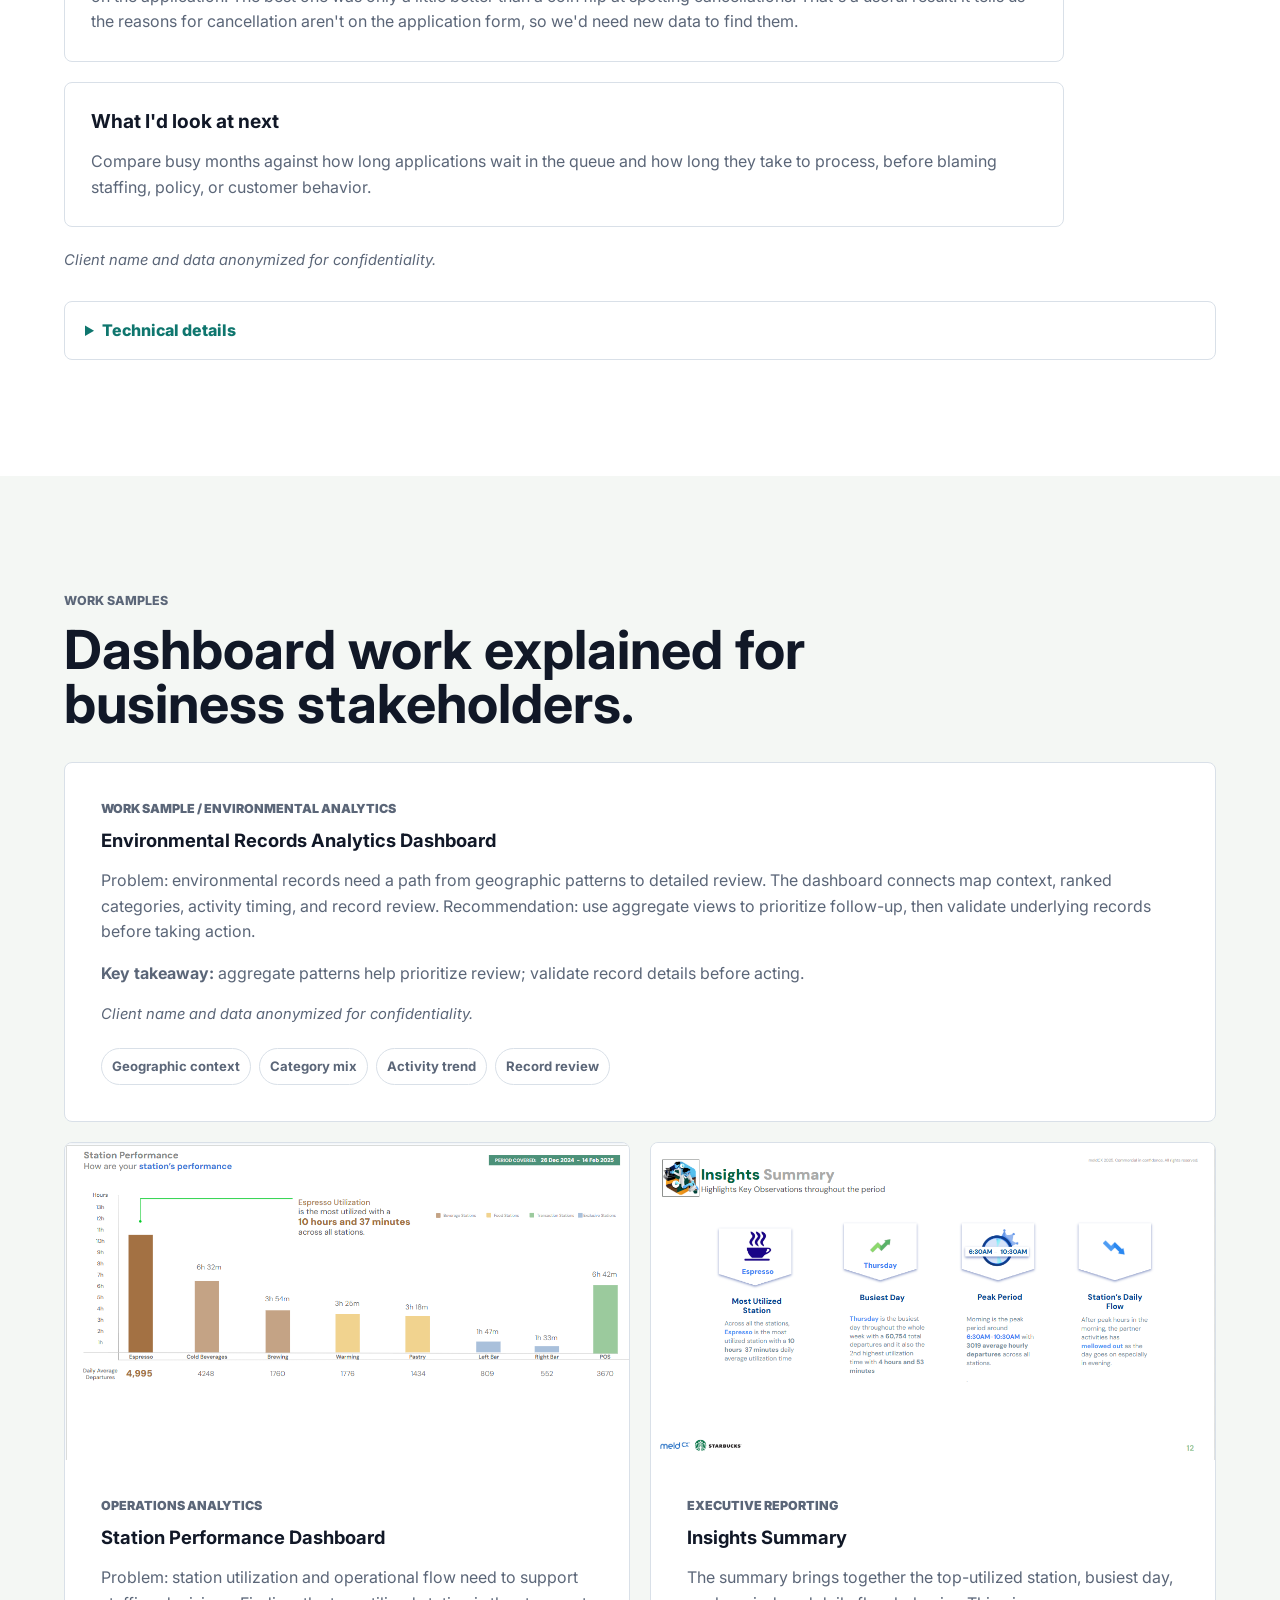
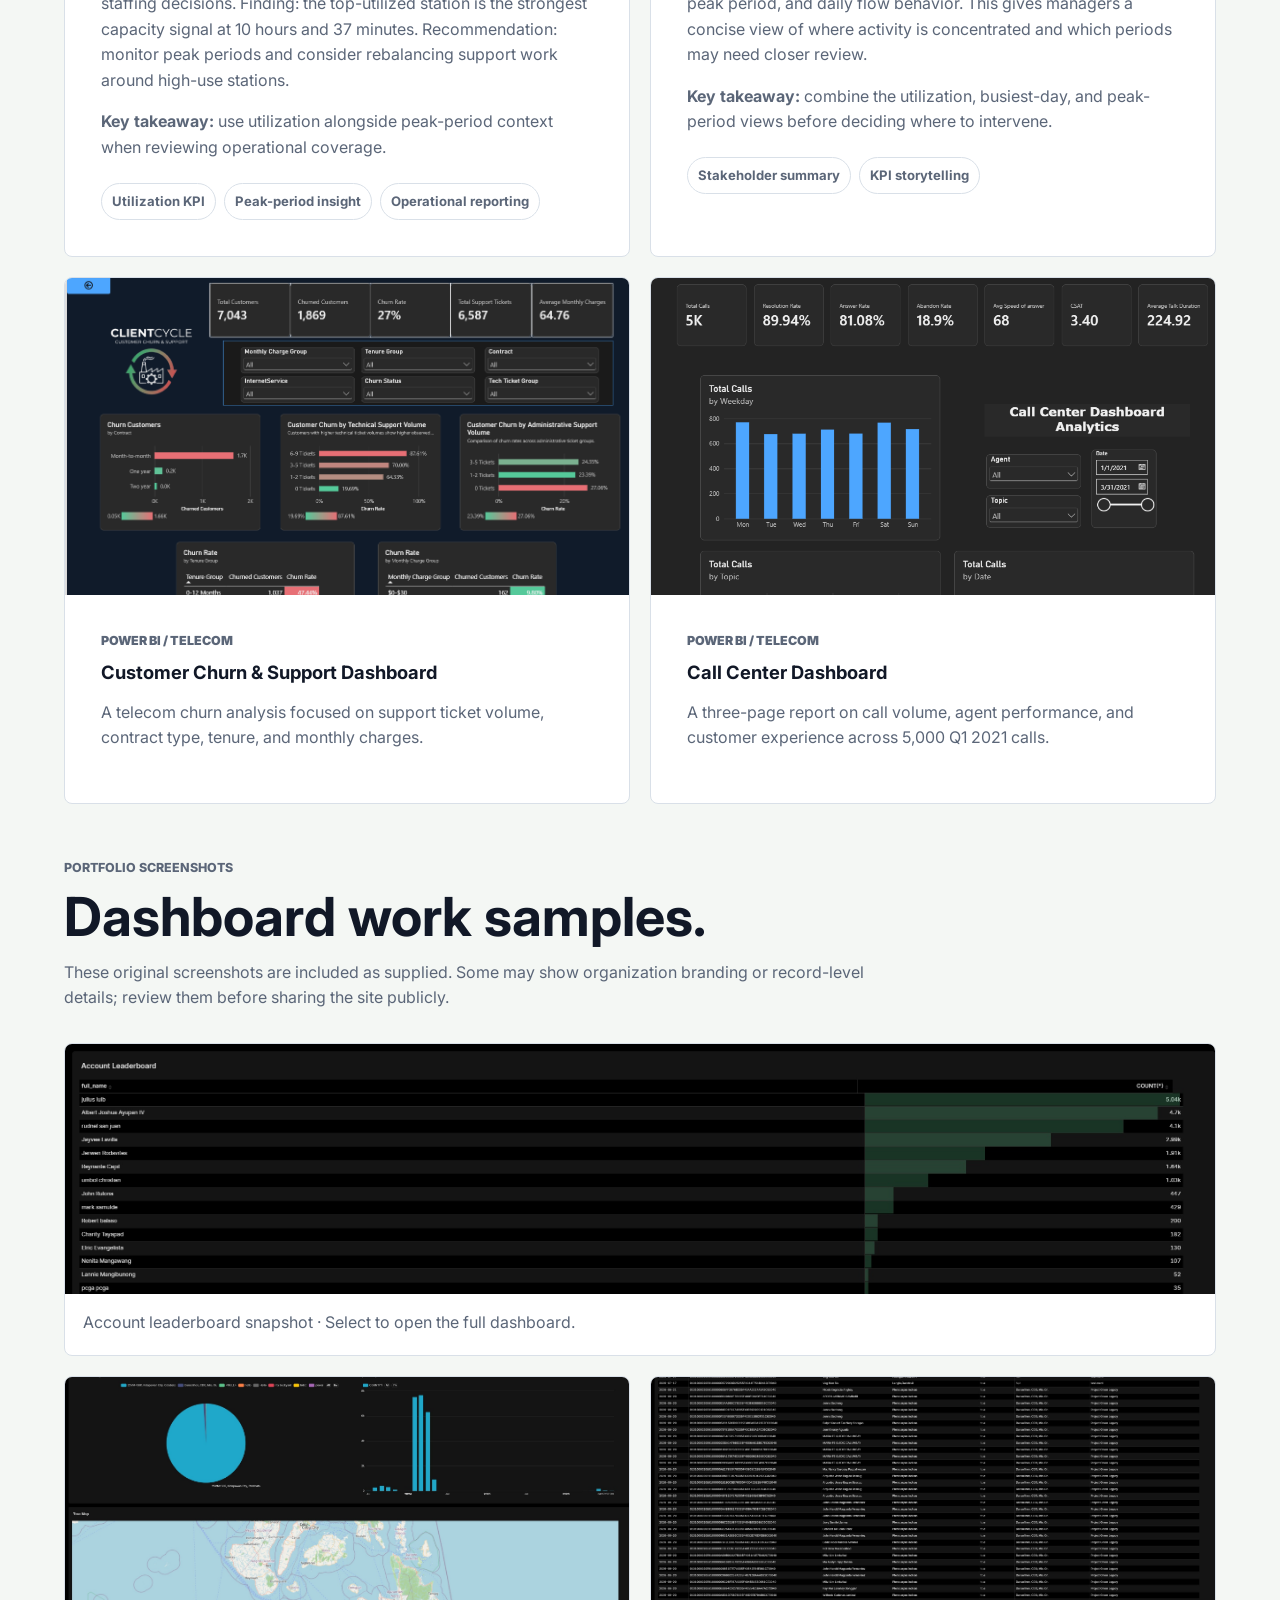
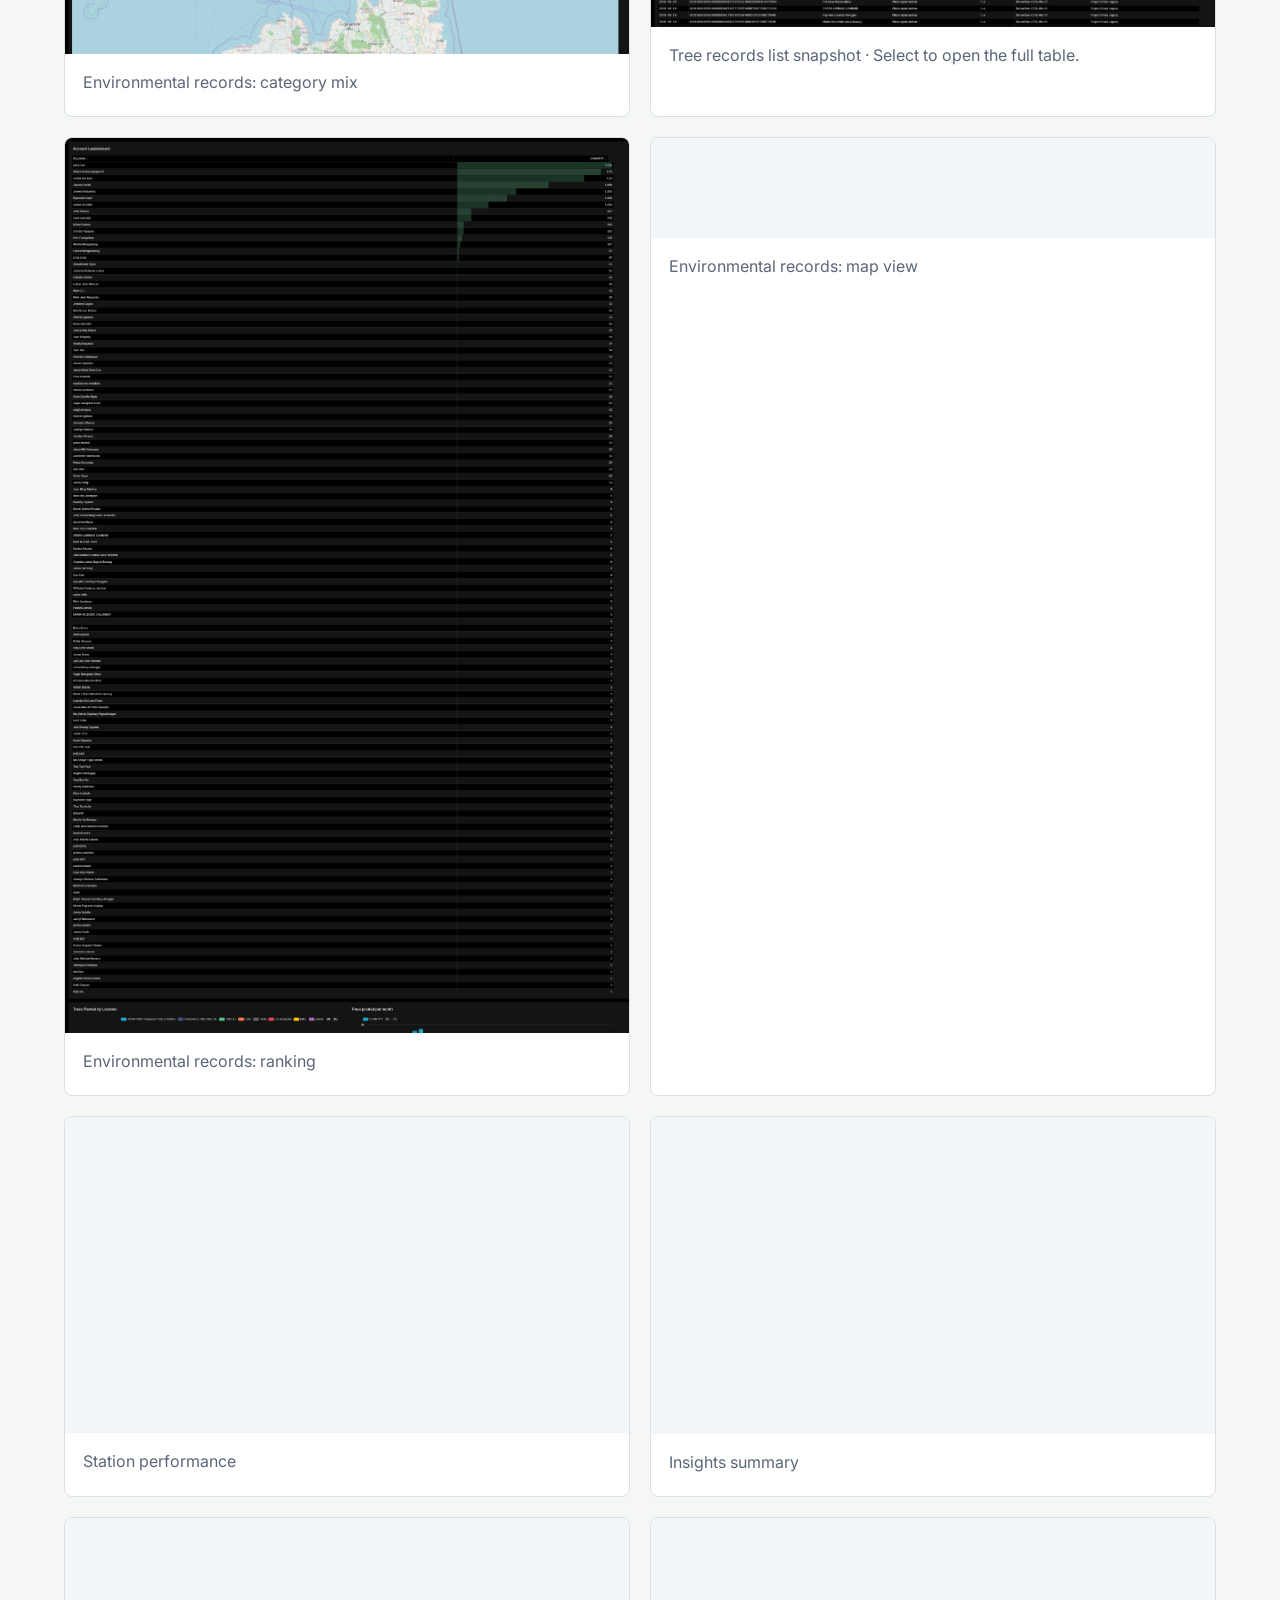
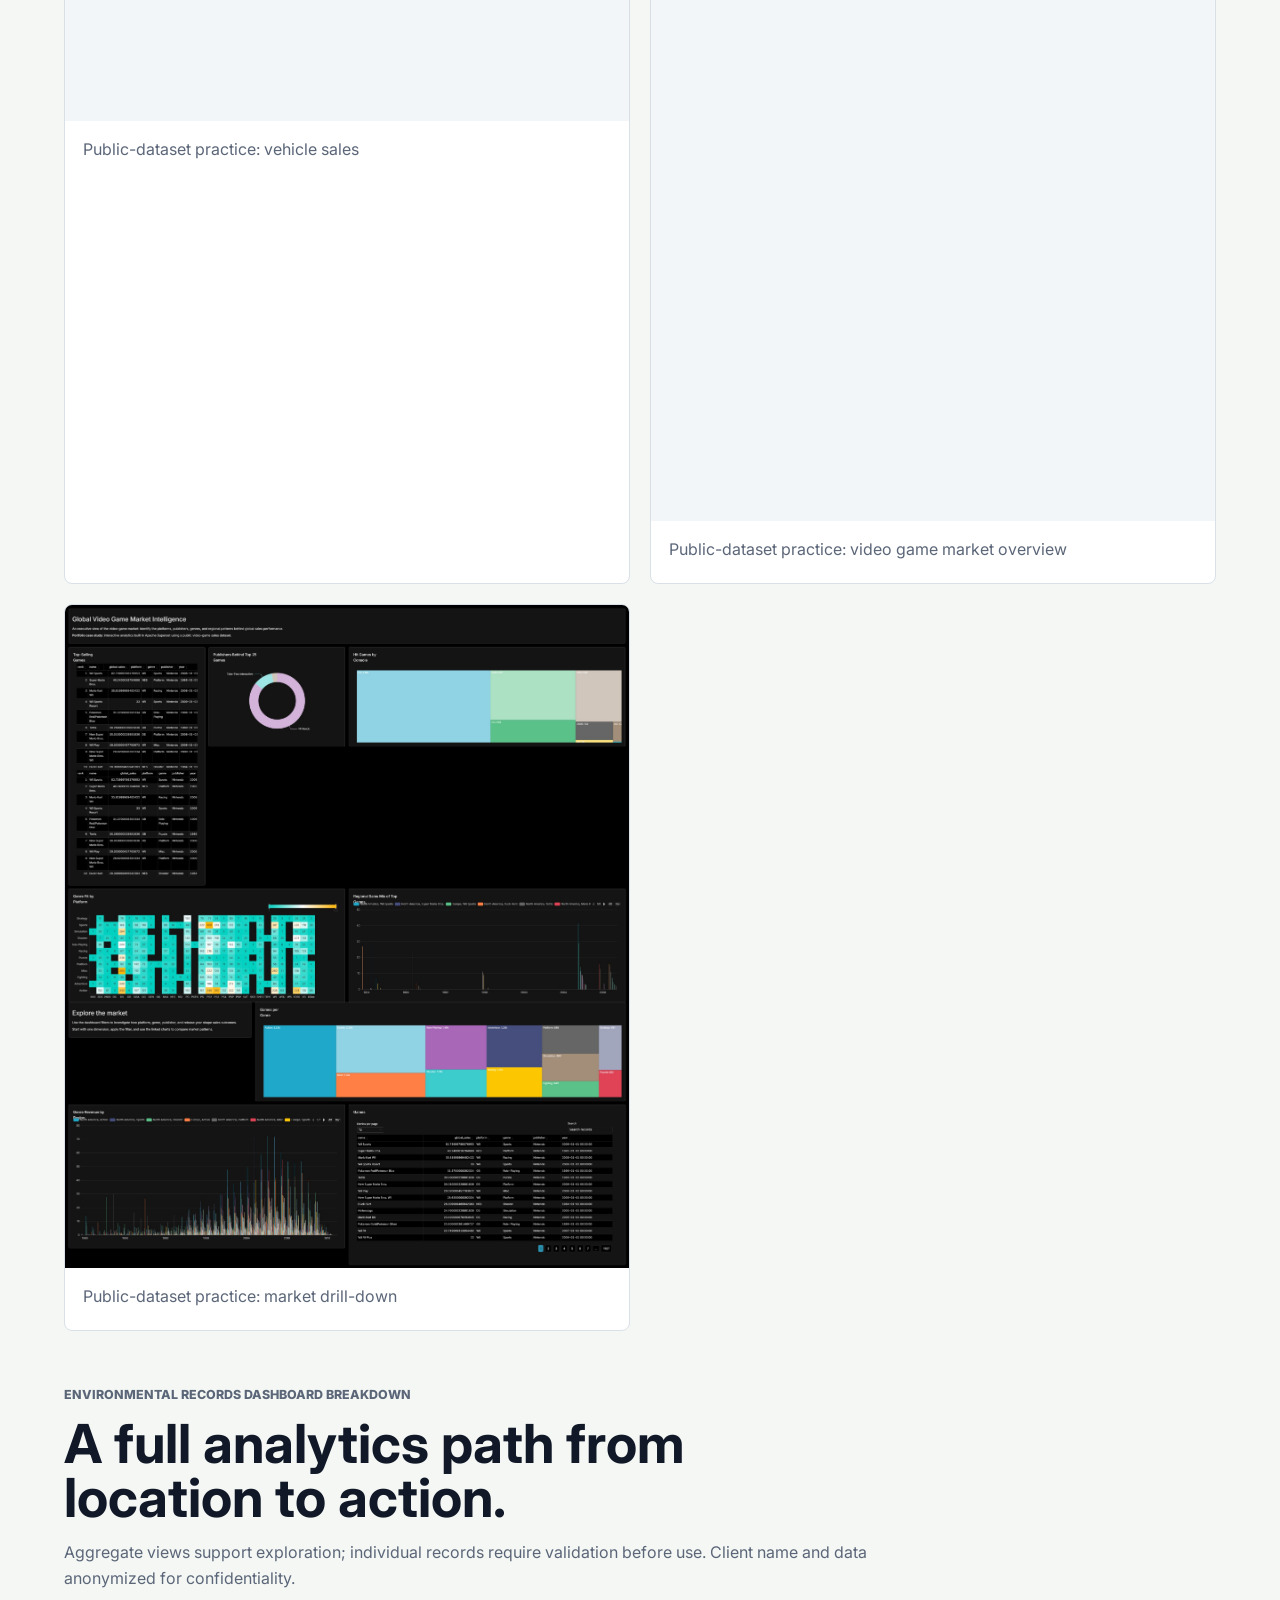
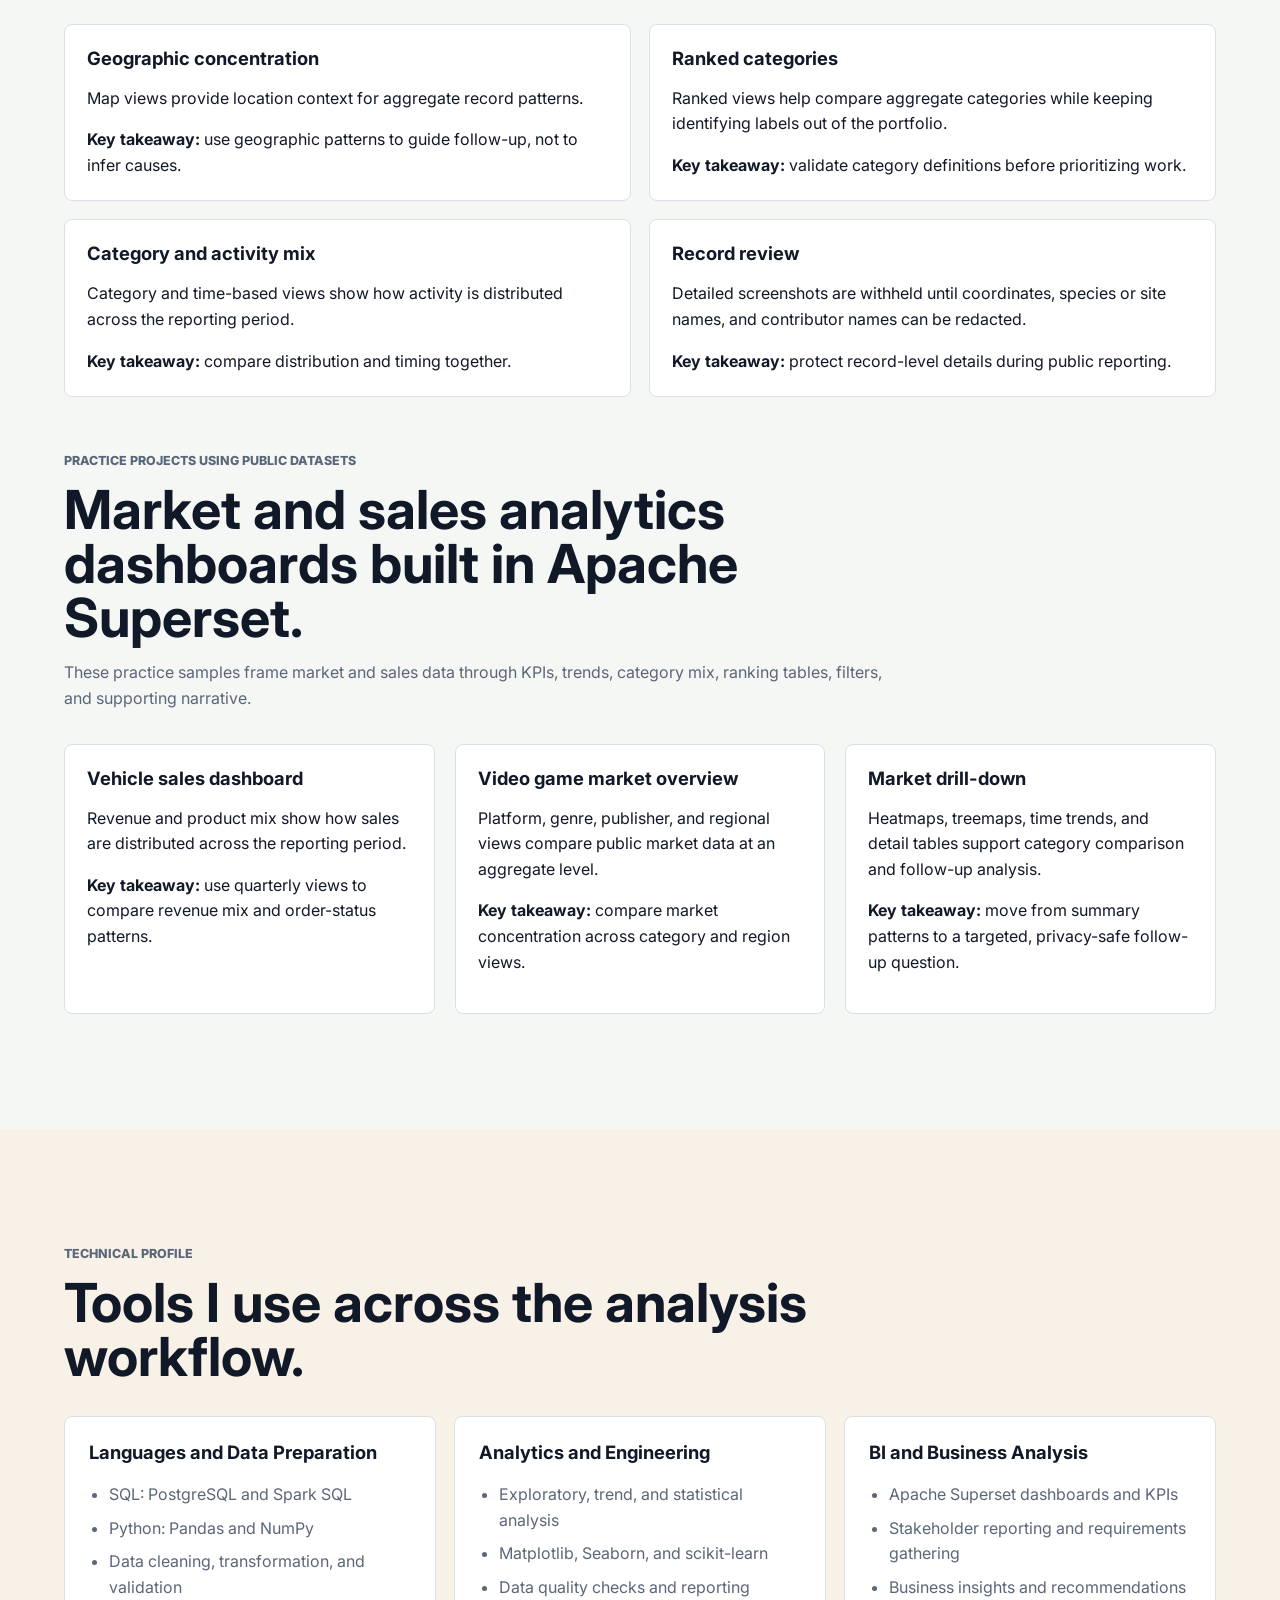
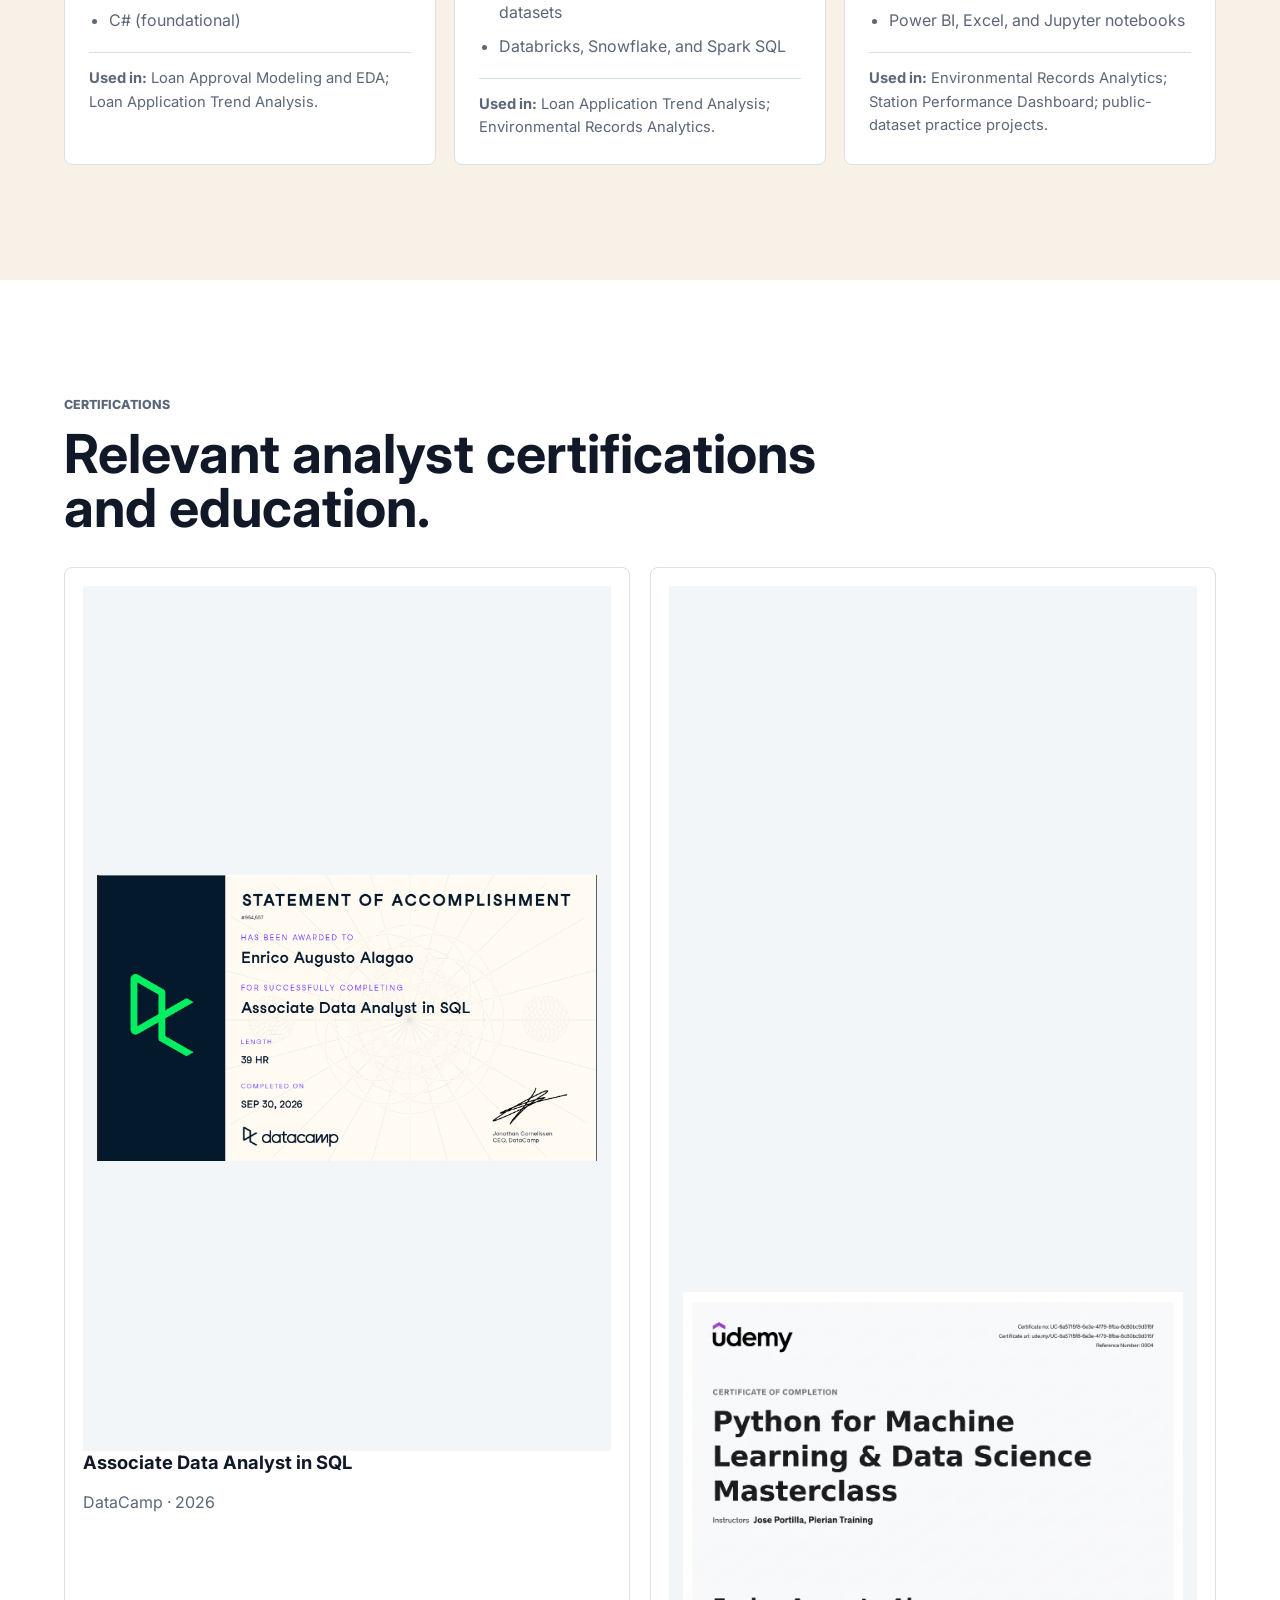
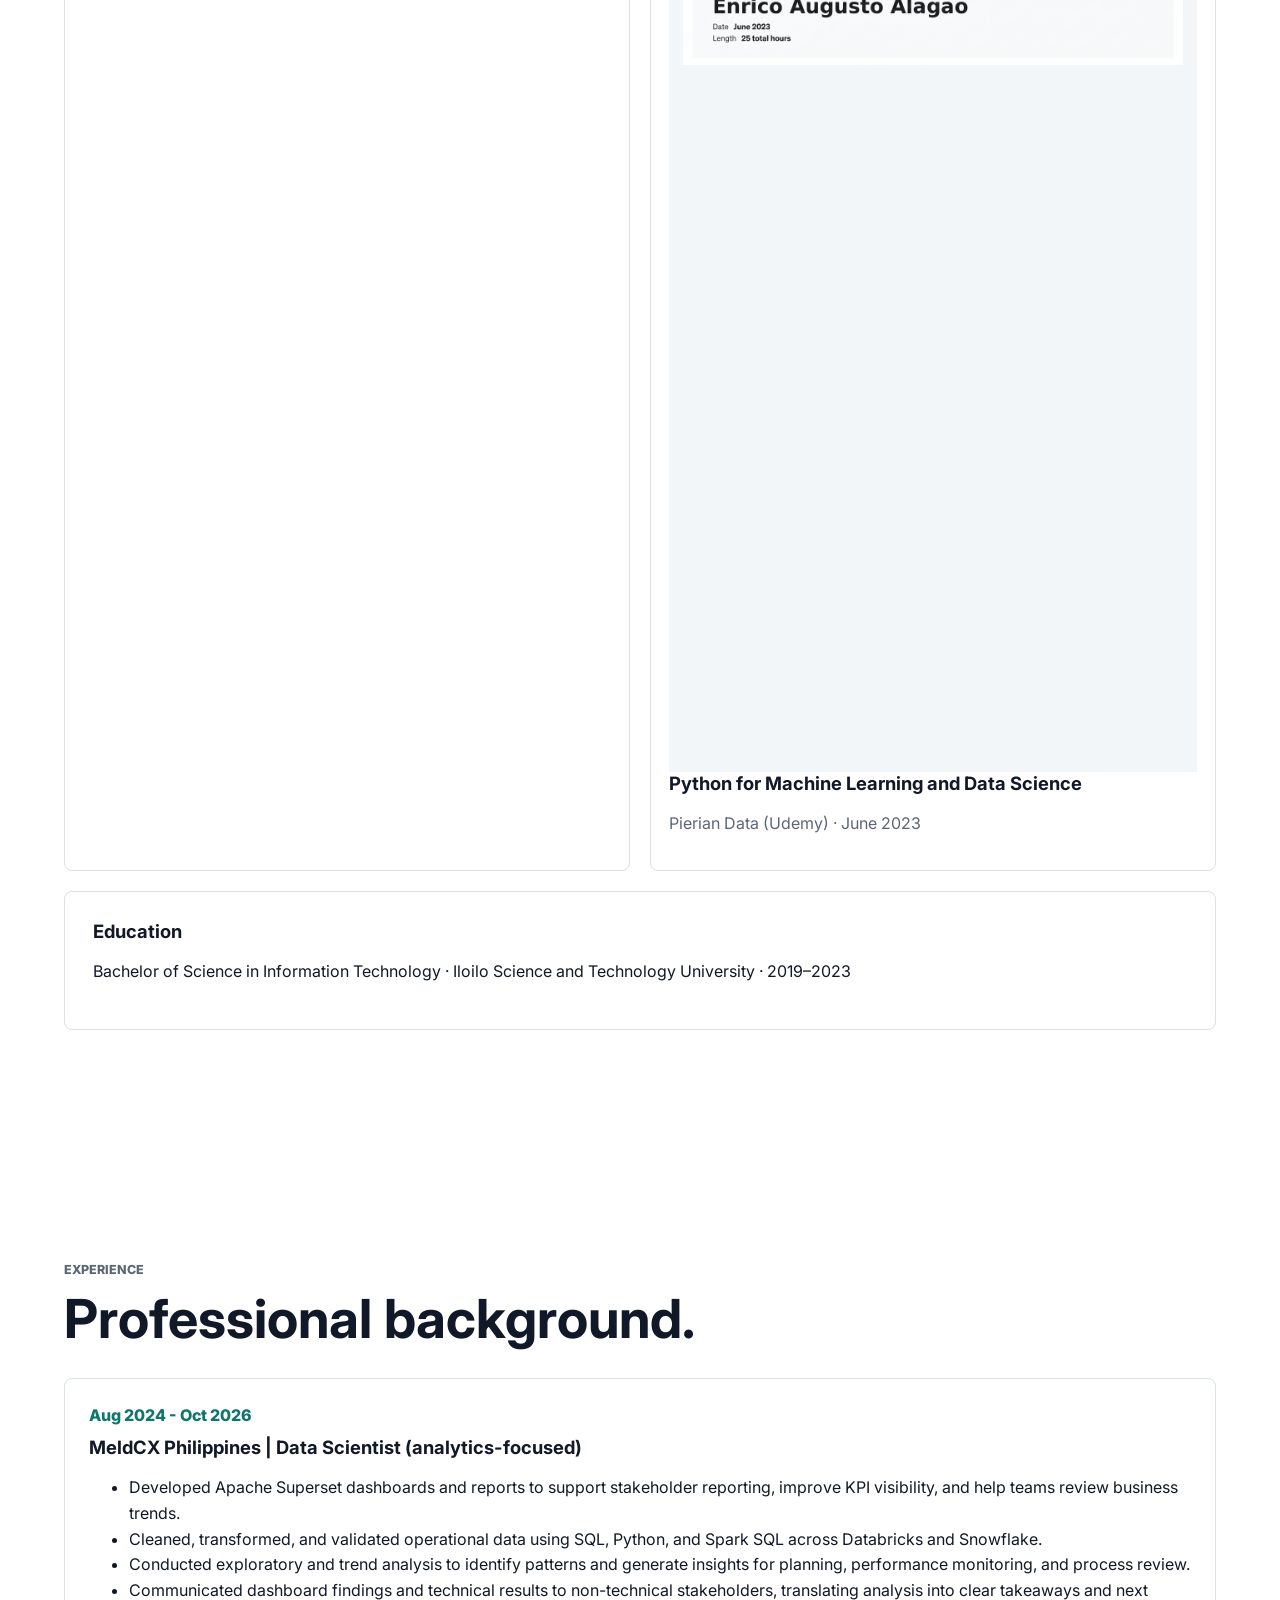
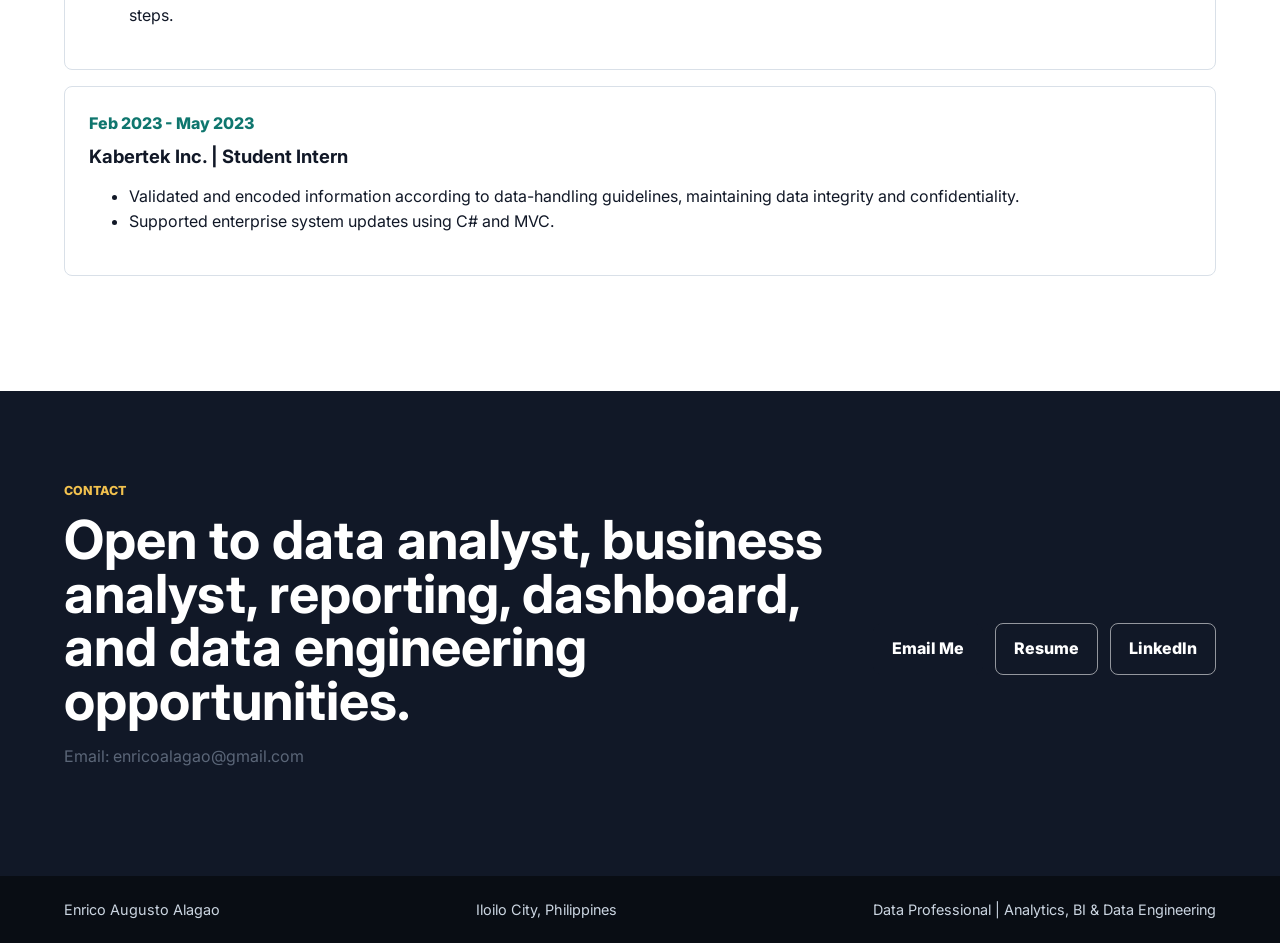
==== commit 3c0a5c49: "Add Superset screenshots to featured cards" ====
--- a/index.html
+++ b/index.html
@@ -63,123 +63,86 @@
 
       <section class="section loan-project-section" id="projects" aria-labelledby="loan-title">
         <div class="section-heading compact">
-          <p class="eyebrow">Featured Project / Lending Analytics</p>
-          <h2 id="loan-title">Loan Application Analysis</h2>
-          <p>A concise review of loan outcomes, monthly demand, and exploratory approval models. Figures come from separate analysis extracts and should be read separately.</p>
-        </div>
-        <details class="project-detail-toggle">
-          <summary>Explore the analysis and methodology</summary>
-        <div class="population-note" id="populationNote">
-          <h3>Population definitions</h3>
-          <p>The earlier portfolio summary reports 18,782 clear outcomes and 91.3% approval. The exploratory modeling brief reports a separate 10,993-application subset (9,973 approved, 1,020 cancelled; 90.7%). Current local source files produce a different population; these figures are attributed to their original analysis versions and should not be combined.</p>
-          <p id="sourcePopulationSummary" aria-live="polite">Loading aggregate source summary…</p>
-          <p class="confidential-note">Client name and data anonymized for confidentiality.</p>
-        </div>
-
-        <section class="trend-dashboard" id="trend-analysis" aria-labelledby="trend-title">
-          <div class="section-heading compact">
-            <p class="eyebrow">Monthly demand and outcome review</p>
-            <h3 id="trend-title">Loan Application Trend Analysis</h3>
-            <p>Monthly application counts, clear outcomes, and approval rate. Partial edge months are flagged; missing periods are shown as gaps rather than zero activity.</p>
+          <p class="eyebrow">Featured Project</p>
+          <h2 id="loan-title">Loan Approval: What Happens to Loan Applications?</h2>
+          <p class="population-mismatch">Figures come from two analysis versions and are not combined.</p>
+        </div>
+
+        <section class="loan-glance" aria-labelledby="loan-glance-title">
+          <h3 id="loan-glance-title">At a glance</h3>
+          <dl>
+            <div><dt>The question</dt><dd>Out of everyone who applies for a loan, how many get approved, and can we predict who won't?</dd></div>
+            <div><dt>What I did</dt><dd>Looked at loan applications month by month, then tested whether a computer model could predict which ones get cancelled.</dd></div>
+            <div><dt>What I found</dt><dd>About 9 out of 10 applications get approved. The model was only slightly better than guessing at spotting cancellations.</dd></div>
+            <div><dt>What it means</dt><dd>The application form alone doesn't explain why people cancel. Other factors, like how long processing takes, probably matter.</dd></div>
+            <div><dt>What I'd do next</dt><dd>Add processing-time and queue data to find the real reasons for cancellations.</dd></div>
+          </dl>
+        </section>
+
+        <div class="loan-story-blocks">
+          <article class="loan-story-block" aria-labelledby="loan-monthly-title">
+            <h3 id="loan-monthly-title">How many people apply, and how many are approved?</h3>
+            <p>Each month, I counted how many loan applications came in and how many were approved or cancelled. Most are approved, about 9 out of 10. Busy months mean more applications to review, but busy months don't necessarily change the approval rate.</p>
+            <div class="chart-panel f1-panel loan-main-visual">
+              <h4>Monthly applications</h4>
+              <p class="chart-note">Applications per month and a three-month average.</p>
+              <canvas id="trendVolumeChart" width="960" height="320" role="img" aria-label="Monthly loan application counts and three-month average"></canvas>
+              <output id="trendVolumeTooltip" class="chart-tooltip" aria-live="polite">Point to a month for details. Technical details include a keyboard-accessible data table.</output>
+            </div>
+          </article>
+          <article class="loan-story-block" aria-labelledby="loan-model-title">
+            <h3 id="loan-model-title">Can we predict who gets cancelled?</h3>
+            <p>I trained several computer models to guess whether an application would be approved or cancelled, using only the information on the application. The best one was only a little better than a coin flip at spotting cancellations. That's a useful result: it tells us the reasons for cancellation aren't on the application form, so we'd need new data to find them.</p>
+          </article>
+          <article class="loan-story-block" aria-labelledby="loan-next-title">
+            <h3 id="loan-next-title">What I'd look at next</h3>
+            <p>Compare busy months against how long applications wait in the queue and how long they take to process, before blaming staffing, policy, or customer behavior.</p>
+          </article>
+        </div>
+        <p class="confidential-note loan-footer-note">Client name and data anonymized for confidentiality.</p>
+
+        <details class="technical-details">
+          <summary>Technical details</summary>
+          <div class="technical-content">
+            <div class="population-note" id="populationNote">
+              <h3>Population definitions</h3>
+              <p>The earlier portfolio summary reports 18,782 clear outcomes and 91.3% approval. The exploratory modeling brief reports a separate 10,993-application subset (9,973 approved, 1,020 cancelled; 90.7%). Current local source files produce a different population; these figures are attributed to their original analysis versions and should not be combined.</p>
+              <p id="sourcePopulationSummary" aria-live="polite">Loading aggregate source summary…</p>
+              <p class="confidential-note">Client name and data anonymized for confidentiality.</p>
+            </div>
+
+            <section class="trend-dashboard" id="trend-analysis" aria-labelledby="trend-title">
+              <div class="section-heading compact">
+                <p class="eyebrow">Monthly demand and outcome review</p>
+                <h3 id="trend-title">Loan Application Trend Analysis</h3>
+                <p>Monthly application counts, clear outcomes, and approval rate. Partial edge months are flagged; missing periods are shown as gaps rather than zero activity.</p>
+              </div>
+              <div class="trend-controls">
+                <label for="trendYearFilter">Filter by year</label>
+                <select id="trendYearFilter"><option value="all">All available periods</option></select>
+                <span id="trendRange" class="muted" aria-live="polite">Loading date range…</span>
+              </div>
+              <div class="metric-row light trend-kpis" aria-live="polite">
+                <div><span>Applications</span><strong id="kpiApplications">—</strong></div><div><span>Approved</span><strong id="kpiApproved">—</strong></div><div><span>Cancelled</span><strong id="kpiCancelled">—</strong></div><div><span>Approval rate</span><strong id="kpiRate">—</strong></div><div><span>Unknown / pending</span><strong id="kpiUnknown">—</strong></div><div><span>Period change</span><strong id="kpiChange">—</strong></div>
+              </div>
+              <p class="formula-note">Applications count distinct application IDs. Approval rate = approved ÷ (approved + cancelled); unknown and ambiguous outcomes are reported separately. Period change compares adjacent, non-partial months.</p>
+              <div class="trend-charts">
+                <article class="chart-panel f1-panel"><h4>Approved and cancelled applications</h4><p class="chart-note">Outcome counts use the same application population and period.</p><canvas id="trendOutcomeChart" width="960" height="320" role="img" aria-label="Monthly approved and cancelled application counts"></canvas><output id="trendOutcomeTooltip" class="chart-tooltip" aria-live="polite">Point to a month for details.</output></article>
+                <article class="chart-panel f1-panel wide"><h4>Approval rate by month</h4><p class="chart-note">Approved ÷ (approved + cancelled); unknown and ambiguous outcomes are excluded.</p><canvas id="trendRateChart" width="960" height="320" role="img" aria-label="Monthly approval rate among clear outcomes"></canvas><output id="trendRateTooltip" class="chart-tooltip" aria-live="polite">Point to a month for details.</output></article>
+              </div>
+              <div class="story-grid" aria-live="polite"><article><h4>What happened</h4><p id="storyWhat">Loading calculated highlights…</p></article><article><h4>Why it might matter</h4><p>Higher monthly volume may affect review capacity, while the approval rate measures a different part of the workflow. These are separate signals, not evidence of cause.</p></article><article><h4>What to investigate next</h4><p>Compare higher-volume periods with queue age and processing time before attributing changes to staffing, policy, or customer behavior. Those drivers are not present in this aggregate extract.</p></article></div>
+              <div class="data-table-details"><h4>Monthly aggregate data</h4><div class="table-scroll"><table><caption>Monthly application counts and rates from the supplied local extract</caption><thead><tr><th scope="col">Month</th><th scope="col">Applications</th><th scope="col">Approved</th><th scope="col">Cancelled</th><th scope="col">Unknown / pending</th><th scope="col">Approval rate</th><th scope="col">3-month average</th><th scope="col">Change</th><th scope="col">Coverage</th></tr></thead><tbody id="trendTableBody"><tr><td colspan="9">Loading aggregate data…</td></tr></tbody></table></div></div>
+              <div class="methodology"><h4>Methodology and limitations</h4><ul><li>Source date: <code>Trans Date</code>, parsed strictly as m/d/yyyy. <span id="trendDateAudit">Loading date validation…</span></li><li><span id="duplicateSummary">Loading duplicate and outcome checks…</span></li><li><span id="seasonalitySummary">Loading period coverage and seasonality note…</span></li><li>Monthly totals include unknown/pending outcomes. Approval rate excludes unknown and ambiguous outcomes. Partial date-range edge months are excluded from period-change and moving-average calculations.</li><li>The earlier 18,782 / 91.3% summary and 10,993-row model subset do not match this source extract. <span id="joinedPopulationSummary">Loading joined population…</span> Population definitions and file versions need reconciliation.</li></ul></div>
+            </section>
+
+            <section class="modeling-section" aria-labelledby="model-title">
+              <div class="section-heading compact"><p class="eyebrow">Exploratory classification</p><h3 id="model-title">Predicting Loan Approval (Exploratory Modeling)</h3><p>Results below are the exact values supplied for a separate modeling subset. They have not been reproduced from the current local extract because the populations do not match.</p></div>
+              <div class="model-summary"><p><strong>Modeling subset:</strong> 10,993 applications with clear outcomes (9,973 approved, 1,020 cancelled; 90.7% approved). Target: approved (1) vs cancelled (0). Stratified 80/20 train/test split with random_state=42.</p><p>The majority baseline has the highest raw accuracy because approved cases dominate the subset, so accuracy alone is misleading. Macro-F1 weights both classes equally; models are compared by macro-F1 and ROC-AUC. Extra Trees ranked highest on both supplied measures (0.558 and 0.674). ROC-AUC around 0.67 suggests limited separation from application-time fields. Workflow or customer factors could contribute to cancellations, but that is a hypothesis to test, not a conclusion.</p></div>
+              <div class="model-grid"><article class="chart-panel f1-panel"><h4>Macro-F1 and ROC-AUC comparison</h4><canvas id="modelMetricsChart" width="960" height="360" role="img" aria-label="Model comparison using macro F1 and ROC AUC from the supplied results JSON"></canvas></article><div class="table-scroll"><table><caption>Held-out test metrics from the supplied project brief</caption><thead><tr><th scope="col">Model</th><th scope="col">Accuracy</th><th scope="col">Precision (approved)</th><th scope="col">Recall (approved)</th><th scope="col">F1 (approved)</th><th scope="col">Macro-F1</th><th scope="col">ROC-AUC</th></tr></thead><tbody id="modelMetricsBody"><tr><td colspan="7">Loading model results…</td></tr></tbody></table></div></div>
+              <div class="model-details"><h4>Features and evaluation</h4><p>Numeric application-time features: loan amount, monthly, rebate, gross loan, total interest, old account, total deductions, net amount, term, interest rate, pension amount, age at application (clipped to 18–100), number of months, and dependents. Categorical features: loan type, branch, gender, civil status, pension code, purpose, employer, bank code, withdraw-all flag, and residence certificate. Group-level names and values are not displayed.</p><p>Numeric preprocessing: median imputation and standard scaling. Categorical preprocessing: most-frequent imputation and one-hot encoding. Class weighting was used for imbalance. Decision and workflow fields, approval status, and remarks were excluded to avoid target leakage.</p><p>Compared models: majority baseline, Logistic Regression, Random Forest, Extra Trees, and XGBoost. Limitations: one split, no tuning or cross-validation, no probability calibration, and approximately 1,020 minority-class examples. Do not use these results to make lending decisions.</p><h4>Extra Trees confusion matrix</h4><div id="confusionMatrix" aria-live="polite"></div></div>
+              <p class="confidential-note">Client name and data anonymized for confidentiality.</p>
+            </section>
           </div>
-          <div class="trend-controls">
-            <label for="trendYearFilter">Filter by year</label>
-            <select id="trendYearFilter"><option value="all">All available periods</option></select>
-            <span id="trendRange" class="muted" aria-live="polite">Loading date range…</span>
-          </div>
-          <div class="metric-row light trend-kpis" aria-live="polite">
-            <div><span>Applications</span><strong id="kpiApplications">—</strong></div>
-            <div><span>Approved</span><strong id="kpiApproved">—</strong></div>
-            <div><span>Cancelled</span><strong id="kpiCancelled">—</strong></div>
-            <div><span>Approval rate</span><strong id="kpiRate">—</strong></div>
-            <div><span>Unknown / pending</span><strong id="kpiUnknown">—</strong></div>
-            <div><span>Period change</span><strong id="kpiChange">—</strong></div>
-          </div>
-          <p class="formula-note">Applications count distinct application IDs. Approval rate = approved ÷ (approved + cancelled); unknown and ambiguous outcomes are reported separately. Period change compares adjacent, non-partial months.</p>
-
-          <div class="trend-charts">
-            <article class="chart-panel f1-panel">
-              <h4>Application volume</h4>
-              <p class="chart-note">Monthly application counts and trailing 3-month average.</p>
-              <canvas id="trendVolumeChart" width="960" height="320" role="img" aria-label="Monthly application volume and three-month average"></canvas>
-              <output id="trendVolumeTooltip" class="chart-tooltip" aria-live="polite">Point to a month for details. The table below provides keyboard-accessible values.</output>
-            </article>
-            <article class="chart-panel f1-panel">
-              <h4>Approved and cancelled applications</h4>
-              <p class="chart-note">Outcome counts use the same application population and period.</p>
-              <canvas id="trendOutcomeChart" width="960" height="320" role="img" aria-label="Monthly approved and cancelled application counts"></canvas>
-              <output id="trendOutcomeTooltip" class="chart-tooltip" aria-live="polite">Point to a month for details.</output>
-            </article>
-            <article class="chart-panel f1-panel wide">
-              <h4>Approval rate by month</h4>
-              <p class="chart-note">Approved ÷ (approved + cancelled); unknown and ambiguous outcomes are excluded.</p>
-              <canvas id="trendRateChart" width="960" height="320" role="img" aria-label="Monthly approval rate among clear outcomes"></canvas>
-              <output id="trendRateTooltip" class="chart-tooltip" aria-live="polite">Point to a month for details.</output>
-            </article>
-          </div>
-
-          <div class="story-grid" aria-live="polite">
-            <article><h4>What happened</h4><p id="storyWhat">Loading calculated highlights…</p></article>
-            <article><h4>Why it might matter</h4><p>Higher monthly volume may affect review capacity, while the approval rate measures a different part of the workflow. These are separate signals, not evidence of cause.</p></article>
-            <article><h4>What to investigate next</h4><p>Compare higher-volume periods with queue age and processing time before attributing changes to staffing, policy, or customer behavior. Those drivers are not present in this aggregate extract.</p></article>
-          </div>
-
-          <details class="data-table-details">
-            <summary>View monthly aggregate data</summary>
-            <div class="table-scroll">
-              <table>
-                <caption>Monthly application counts and rates from the supplied local extract</caption>
-                <thead><tr><th scope="col">Month</th><th scope="col">Applications</th><th scope="col">Approved</th><th scope="col">Cancelled</th><th scope="col">Unknown / pending</th><th scope="col">Approval rate</th><th scope="col">3-month average</th><th scope="col">Change</th><th scope="col">Coverage</th></tr></thead>
-                <tbody id="trendTableBody"><tr><td colspan="9">Loading aggregate data…</td></tr></tbody>
-              </table>
-            </div>
-          </details>
-
-          <div class="methodology">
-            <h4>Methodology and limitations</h4>
-            <ul>
-              <li>Source date: <code>Trans Date</code>, parsed strictly as m/d/yyyy. <span id="trendDateAudit">Loading date validation…</span></li>
-              <li><span id="duplicateSummary">Loading duplicate and outcome checks…</span></li>
-              <li><span id="seasonalitySummary">Loading period coverage and seasonality note…</span></li>
-              <li>Monthly totals include unknown/pending outcomes. Approval rate excludes unknown and ambiguous outcomes. Partial date-range edge months are excluded from period-change and moving-average calculations.</li>
-              <li>The earlier 18,782 / 91.3% summary and 10,993-row model subset do not match this source extract. <span id="joinedPopulationSummary">Loading joined population…</span> Population definitions and file versions need reconciliation.</li>
-            </ul>
-          </div>
-        </section>
-
-        <section class="modeling-section" aria-labelledby="model-title">
-          <div class="section-heading compact">
-            <p class="eyebrow">Exploratory classification</p>
-            <h3 id="model-title">Predicting Loan Approval (Exploratory Modeling)</h3>
-            <p>Results below are the exact values supplied for a separate modeling subset. They have not been reproduced from the current local extract because the populations do not match.</p>
-          </div>
-          <div class="model-summary">
-            <p><strong>Modeling subset:</strong> 10,993 applications with clear outcomes (9,973 approved, 1,020 cancelled; 90.7% approved). Target: approved (1) vs cancelled (0). Stratified 80/20 train/test split with random_state=42.</p>
-            <p>The majority baseline has the highest raw accuracy because approved cases dominate the subset, so accuracy alone is misleading. Macro-F1 weights both classes equally; models are compared by macro-F1 and ROC-AUC. Extra Trees ranked highest on both supplied measures (0.558 and 0.674). ROC-AUC around 0.67 suggests limited separation from application-time fields. Workflow or customer factors could contribute to cancellations, but that is a hypothesis to test, not a conclusion.</p>
-          </div>
-          <div class="model-grid">
-            <article class="chart-panel f1-panel">
-              <h4>Macro-F1 and ROC-AUC comparison</h4>
-              <canvas id="modelMetricsChart" width="960" height="360" role="img" aria-label="Model comparison using macro F1 and ROC AUC from the supplied results JSON"></canvas>
-            </article>
-            <div class="table-scroll">
-              <table>
-                <caption>Held-out test metrics from the supplied project brief</caption>
-                <thead><tr><th scope="col">Model</th><th scope="col">Accuracy</th><th scope="col">Precision (approved)</th><th scope="col">Recall (approved)</th><th scope="col">F1 (approved)</th><th scope="col">Macro-F1</th><th scope="col">ROC-AUC</th></tr></thead>
-                <tbody id="modelMetricsBody"><tr><td colspan="7">Loading model results…</td></tr></tbody>
-              </table>
-            </div>
-          </div>
-          <div class="model-details">
-            <h4>Features and evaluation</h4>
-            <p>Numeric application-time features: loan amount, monthly, rebate, gross loan, total interest, old account, total deductions, net amount, term, interest rate, pension amount, age at application (clipped to 18–100), number of months, and dependents. Categorical features: loan type, branch, gender, civil status, pension code, purpose, employer, bank code, withdraw-all flag, and residence certificate. Group-level names and values are not displayed.</p>
-            <p>Numeric preprocessing: median imputation and standard scaling. Categorical preprocessing: most-frequent imputation and one-hot encoding. Class weighting was used for imbalance. Decision and workflow fields, approval status, and remarks were excluded to avoid target leakage.</p>
-            <p>Compared models: majority baseline, Logistic Regression, Random Forest, Extra Trees, and XGBoost. Limitations: one split, no tuning or cross-validation, no probability calibration, and approximately 1,020 minority-class examples. Do not use these results to make lending decisions.</p>
-            <h4>Extra Trees confusion matrix</h4>
-            <div id="confusionMatrix" aria-live="polite"></div>
-          </div>
-          <p class="confidential-note">Client name and data anonymized for confidentiality.</p>
-        </section>
         </details>
       </section>
 
@@ -199,22 +162,22 @@
             </div>
           </article>
           <article class="project-card">
+            <button class="lightbox-trigger project-screenshot" type="button" aria-label="Open full-size Station Performance Dashboard screenshot" data-caption="Station Performance Dashboard screenshot."><img src="assets/station-performance.png" alt="Station Performance Dashboard comparing utilization across stations" width="1101" height="617" loading="lazy" decoding="async" /></button>
             <div class="project-content">
               <p class="project-kicker">Operations Analytics</p>
               <h3>Station Performance Dashboard</h3>
               <p>Problem: station utilization and operational flow need to support staffing decisions. Finding: the top-utilized station is the strongest capacity signal at 10 hours and 37 minutes. Recommendation: monitor peak periods and consider rebalancing support work around high-use stations.</p>
               <p class="key-takeaway"><strong>Key takeaway:</strong> use utilization alongside peak-period context when reviewing operational coverage.</p>
-              <p class="confidential-note">Client name and data anonymized for confidentiality.</p>
               <div class="tag-row"><span>Utilization KPI</span><span>Peak-period insight</span><span>Operational reporting</span></div>
             </div>
           </article>
           <article class="project-card">
+            <button class="lightbox-trigger project-screenshot" type="button" aria-label="Open full-size Insights Summary screenshot" data-caption="Insights Summary dashboard screenshot."><img src="assets/insights-summary.png" alt="Insights Summary showing utilization, busiest day, peak period, and daily flow panels" width="1096" height="617" loading="lazy" decoding="async" /></button>
             <div class="project-content">
               <p class="project-kicker">Executive Reporting</p>
               <h3>Insights Summary</h3>
               <p>The summary brings together the top-utilized station, busiest day, peak period, and daily flow behavior. This gives managers a concise view of where activity is concentrated and which periods may need closer review.</p>
               <p class="key-takeaway"><strong>Key takeaway:</strong> combine the utilization, busiest-day, and peak-period views before deciding where to intervene.</p>
-              <p class="confidential-note">Client name and data anonymized for confidentiality.</p>
               <div class="tag-row"><span>Stakeholder summary</span><span>KPI storytelling</span></div>
             </div>
           </article>
--- a/styles.css
+++ b/styles.css
@@ -1119,22 +1119,65 @@
   display: block;
 }
 
-.project-detail-toggle {
-  margin-top: 22px;
+.technical-details {
+  margin-top: 28px;
   border: 1px solid var(--line);
   border-radius: 8px;
   background: var(--panel);
 }
 
-.project-detail-toggle > summary {
+.technical-details > summary {
   padding: 16px 20px;
   color: var(--teal);
   font-weight: 800;
   cursor: pointer;
 }
 
-.project-detail-toggle[open] > summary { border-bottom: 1px solid var(--line); }
-.project-detail-toggle > :not(summary) { margin-left: 18px; margin-right: 18px; }
+.technical-details[open] > summary { border-bottom: 1px solid var(--line); }
+.technical-content { padding: 1px 18px 22px; }
+.technical-content > .population-note { margin-top: 20px; }
+
+.population-mismatch {
+  margin-top: 14px;
+  color: var(--muted);
+  font-size: .94rem;
+}
+
+.loan-glance {
+  margin: 26px 0 30px;
+  border: 1px solid var(--line);
+  border-left: 5px solid var(--teal);
+  border-radius: 8px;
+  padding: clamp(18px, 3vw, 28px);
+  background: #f8fbfa;
+}
+
+.loan-glance h3 { margin-bottom: 14px; font-size: 1.25rem; }
+.loan-glance dl { display: grid; gap: 10px; margin: 0; }
+.loan-glance dl > div { display: grid; grid-template-columns: minmax(140px, .28fr) 1fr; gap: 14px; padding-bottom: 10px; border-bottom: 1px solid var(--line); }
+.loan-glance dl > div:last-child { padding-bottom: 0; border-bottom: 0; }
+.loan-glance dt { font-weight: 800; }
+.loan-glance dd { margin: 0; color: var(--muted); }
+
+.loan-story-blocks { display: grid; gap: 20px; max-width: 1000px; }
+.loan-story-block { border: 1px solid var(--line); border-radius: 8px; padding: clamp(18px, 3vw, 26px); background: #fff; }
+.loan-story-block h3 { margin-bottom: 10px; font-size: 1.2rem; }
+.loan-story-block > p { color: var(--muted); }
+.loan-story-block > p:last-child { margin-bottom: 0; }
+.loan-main-visual { margin-top: 18px; }
+.loan-footer-note { margin-top: 22px; }
+
+.project-screenshot {
+  aspect-ratio: 16 / 9;
+  overflow: hidden;
+  background: #eef3f3;
+}
+
+.project-screenshot img {
+  width: 100%;
+  height: 100%;
+  object-fit: cover;
+}
 
 .snapshot .lightbox-trigger {
   height: 250px;
@@ -1368,6 +1411,7 @@
 
   .case-study-meta div { width: 100%; }
   .project-hub-grid { grid-template-columns: 1fr; }
+  .loan-glance dl > div { grid-template-columns: 1fr; gap: 3px; }
 }
 
 @media (prefers-reduced-motion: reduce) {
